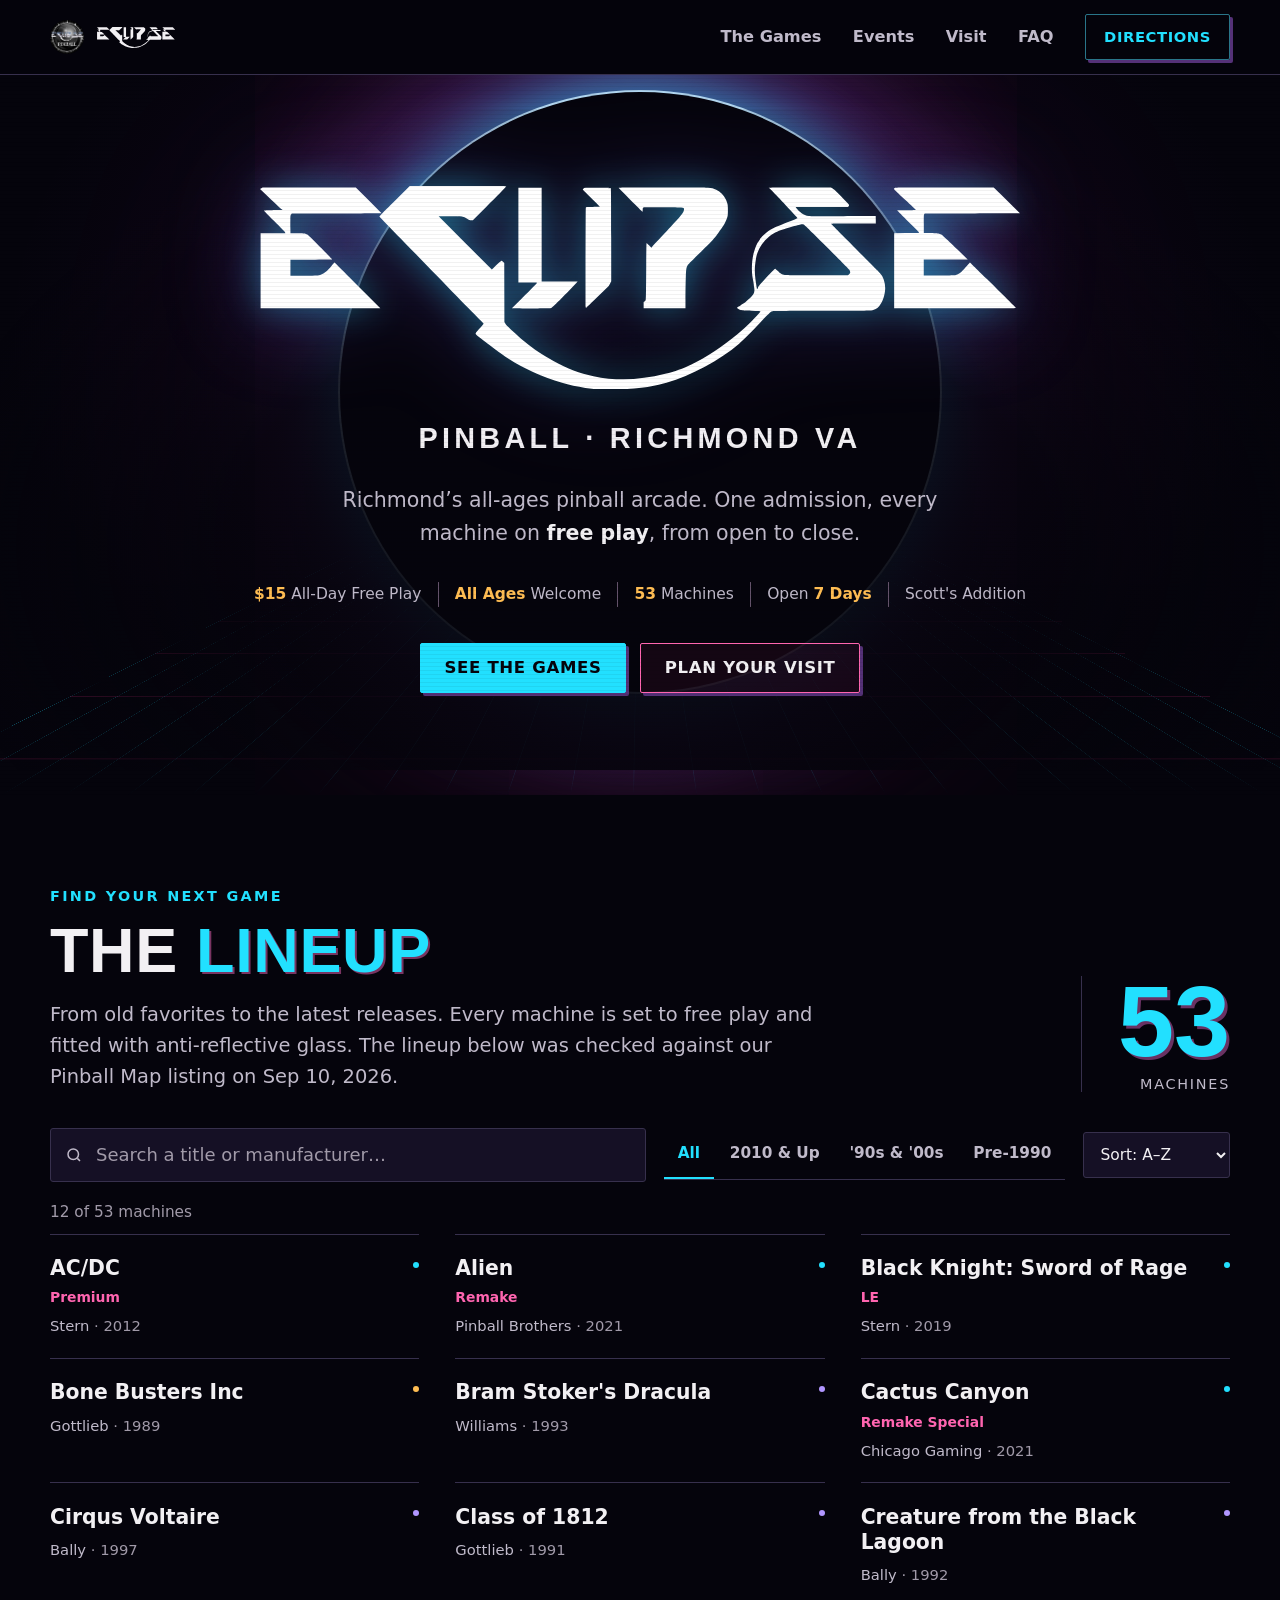
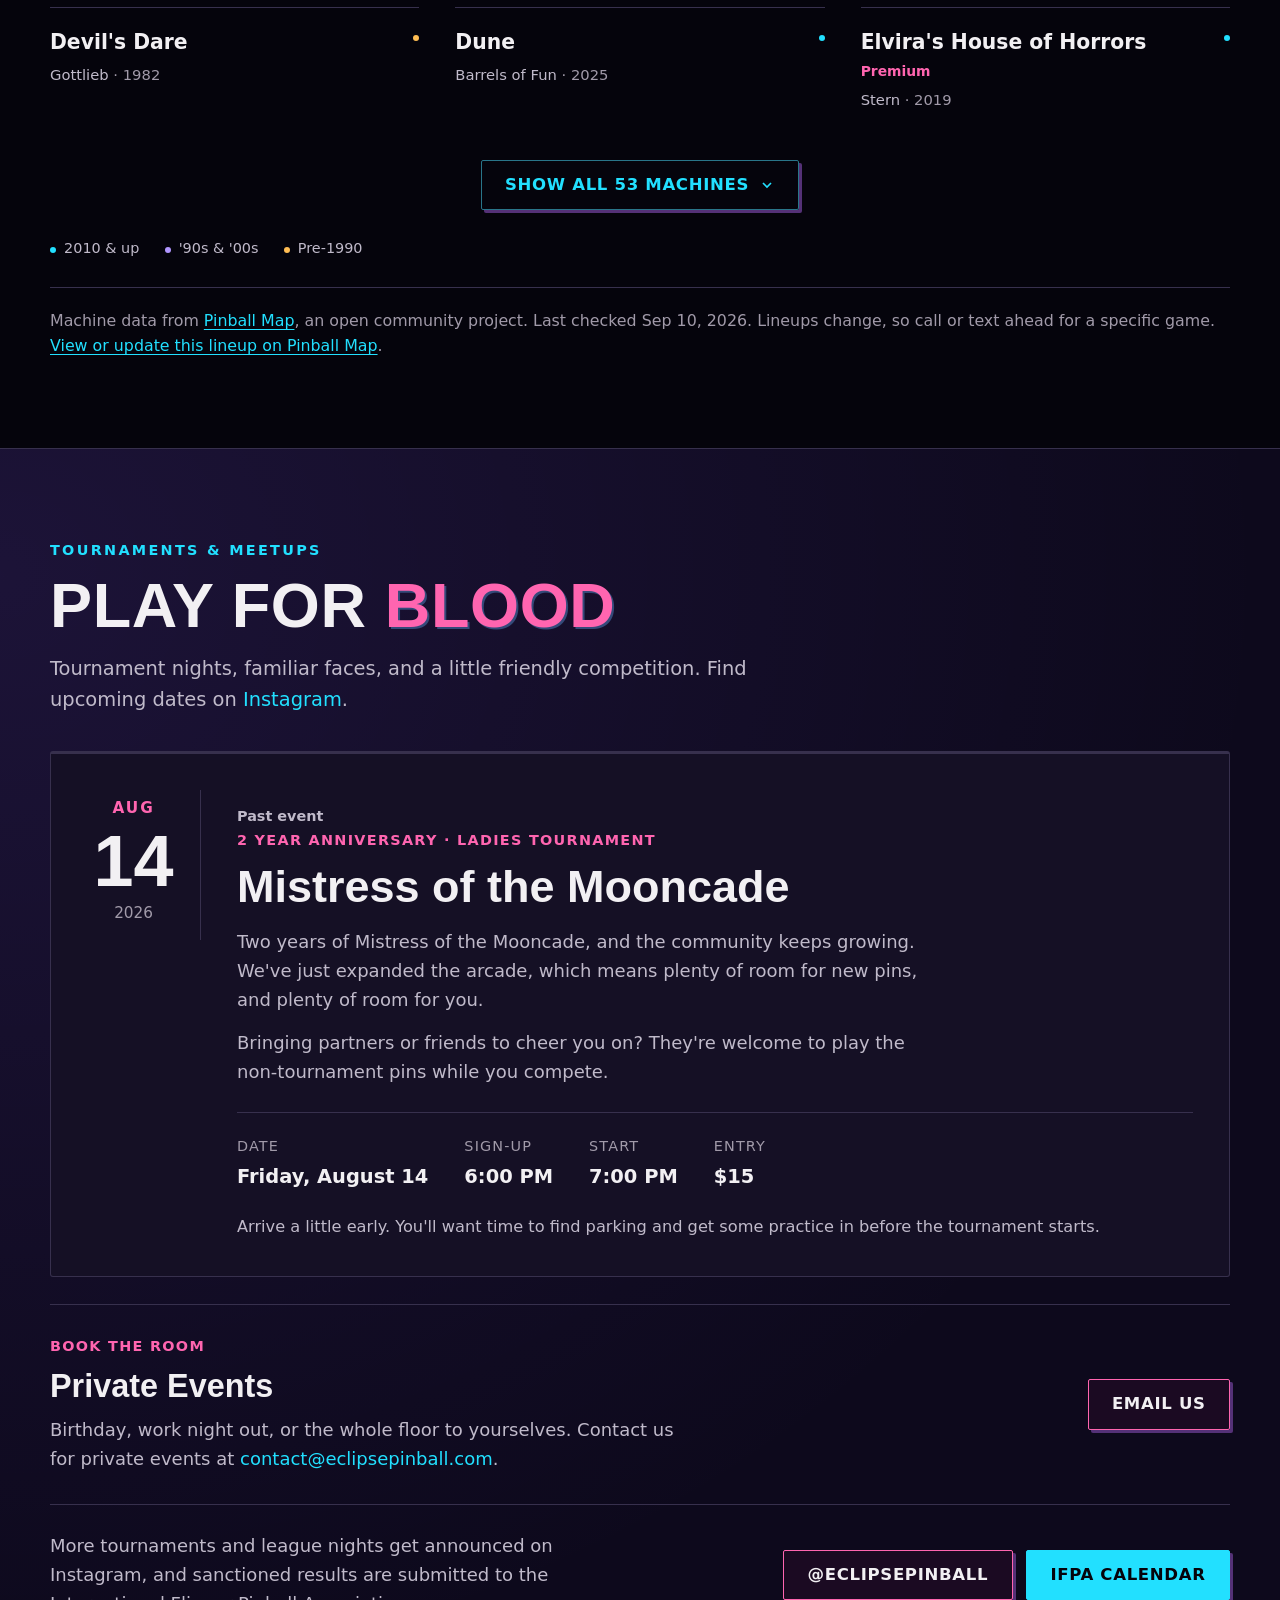
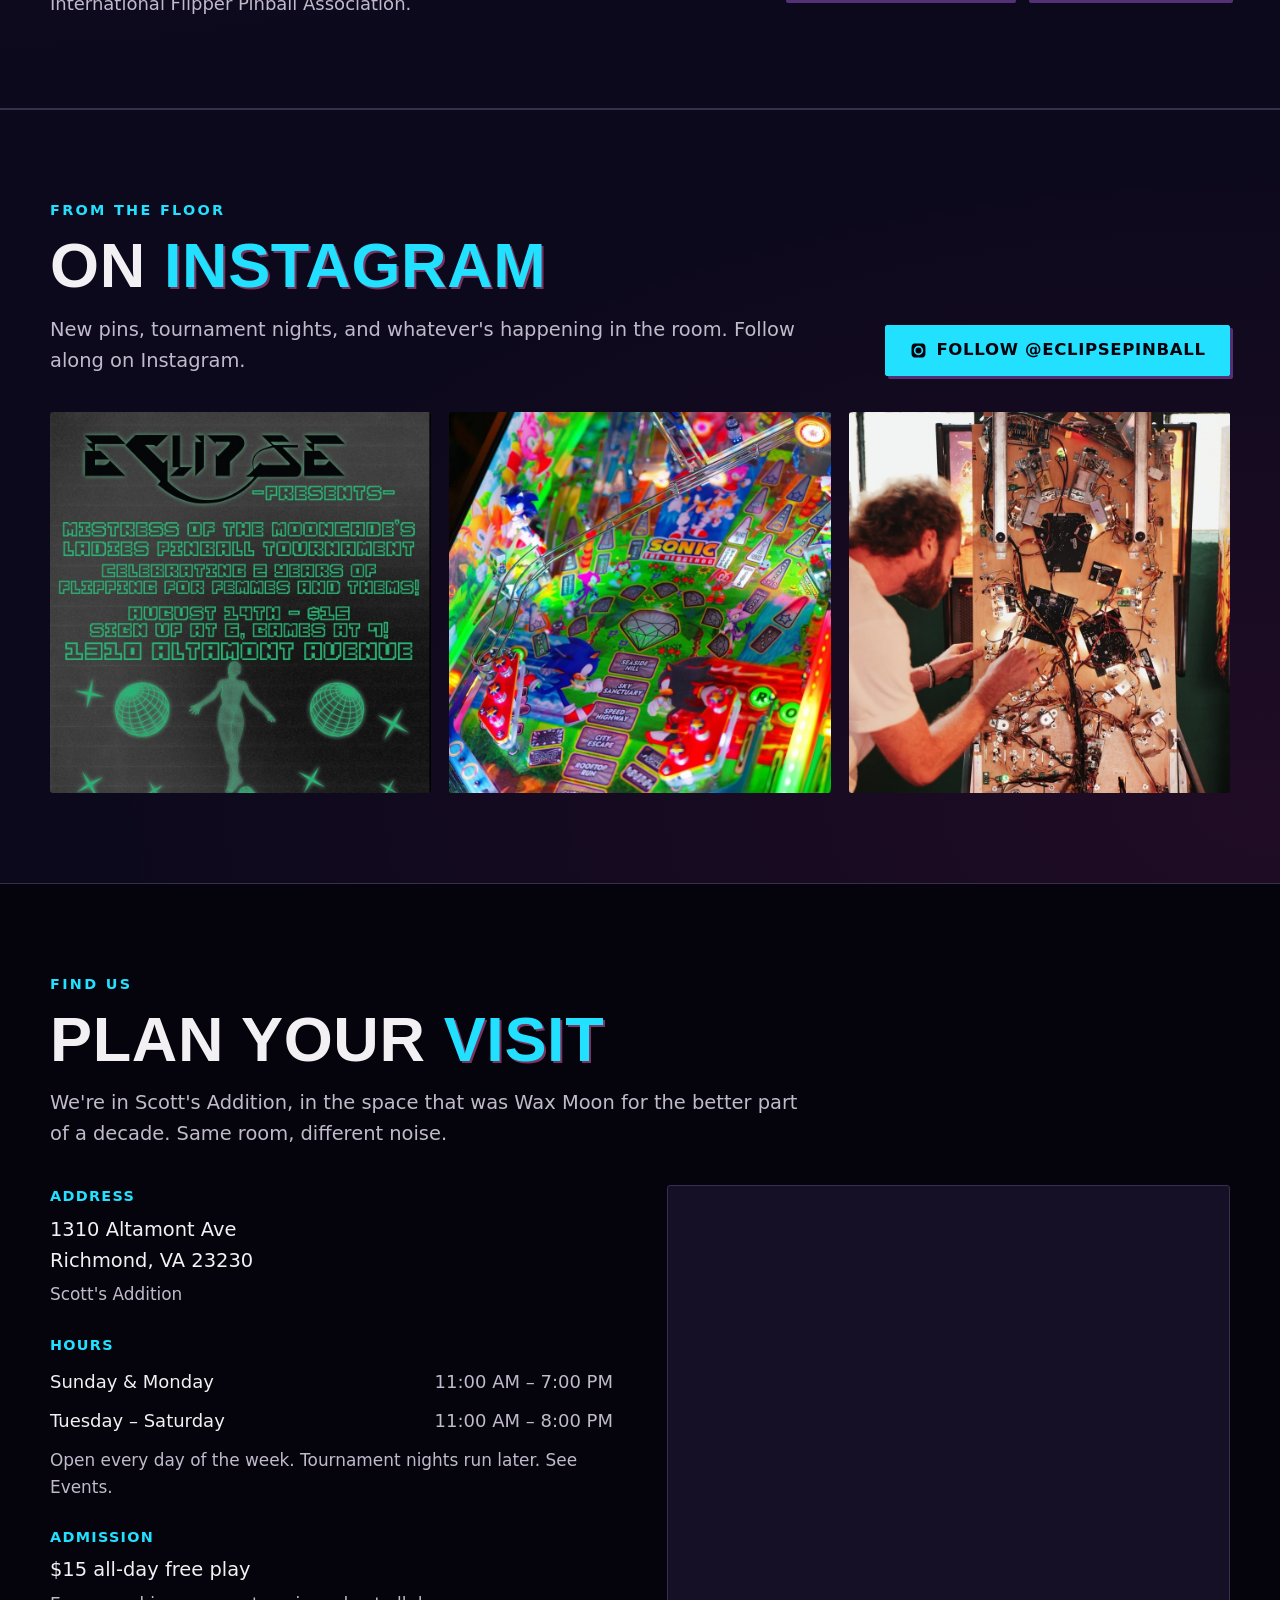
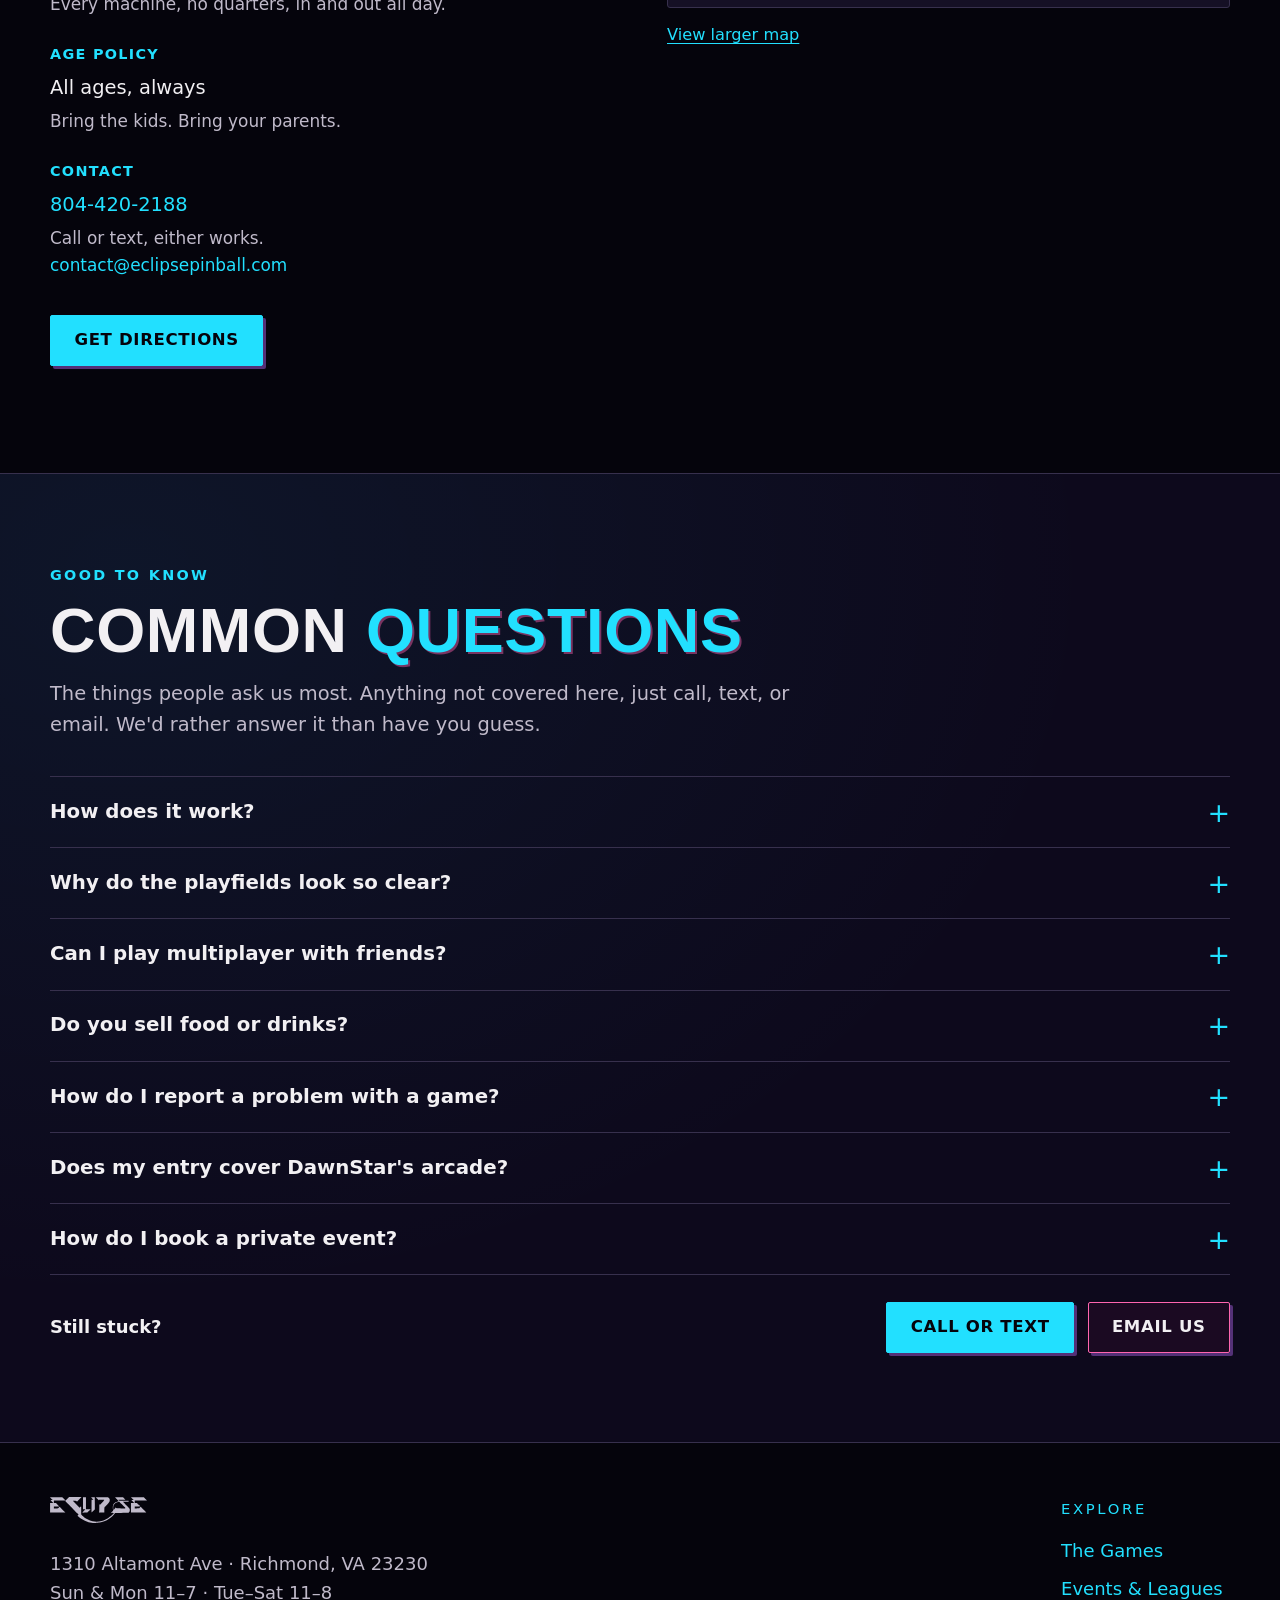
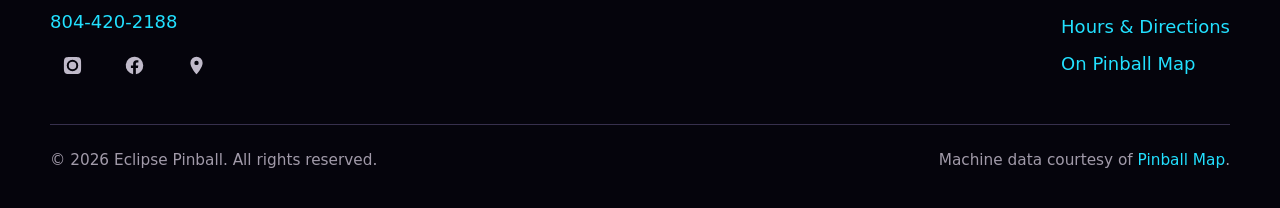
==== index.html @ 3fa7cde7 "Refresh Eclipse lineup and refine retro arcade design" ====
<!DOCTYPE html>
<html lang="en">
<head>
<meta charset="utf-8">
<meta name="viewport" content="width=device-width, initial-scale=1, viewport-fit=cover">
<title>Eclipse Pinball | 50+ Pins on Free Play in Scott's Addition, Richmond VA</title>
<meta name="description" content="Eclipse Pinball is Richmond's all-ages pinball arcade in Scott's Addition. 50+ machines from 1979 to today, all set to free play. $15 gets you in the door.">
<meta name="theme-color" content="#05040c">
<link rel="canonical" href="https://www.eclipsepinball.com/">

<meta property="og:type" content="business.business">
<meta property="og:site_name" content="Eclipse Pinball">
<meta property="og:title" content="Eclipse Pinball | Richmond, VA">
<meta property="og:description" content="50+ pinball machines on free play in Scott's Addition. All ages, all day, $15.">
<meta property="og:url" content="https://www.eclipsepinball.com/">
<meta property="og:image" content="https://www.eclipsepinball.com/og-image.jpg">
<meta property="og:image:width" content="1200">
<meta property="og:image:height" content="630">
<meta property="og:image:alt" content="The Sonic the Hedgehog pinball playfield lit up at Eclipse Pinball.">
<meta name="twitter:card" content="summary_large_image">
<meta name="twitter:image" content="https://www.eclipsepinball.com/og-image.jpg">

<link rel="icon" href="[data-uri]">
<link rel="apple-touch-icon" href="[data-uri]">

<!-- Fonts are served locally; no third-party font requests. -->
<link rel="stylesheet" href="assets/site.css">


<script type="application/ld+json">
{
  "@context": "https://schema.org",
  "@type": "FAQPage",
  "mainEntity": [
    {"@type":"Question","name":"How does it work?","acceptedAnswer":{"@type":"Answer","text":"One price, all day. $15 gets you in and every machine is set to free play until close. No quarters, no tokens, nothing to load up. Step out and come back the same day at no extra charge."}},
    {"@type":"Question","name":"Why do the playfields look so clear?","acceptedAnswer":{"@type":"Answer","text":"Every game on the floor has anti-reflective glass. It kills the glare from the lights overhead, so you can actually see what you're shooting at instead of your own reflection."}},
    {"@type":"Question","name":"Can I play multiplayer with friends?","acceptedAnswer":{"@type":"Answer","text":"Yes. Press the credit button once for each player before you start, and the game sets up a multiplayer match. Up to four on most machines."}},
    {"@type":"Question","name":"Do you sell food or drinks?","acceptedAnswer":{"@type":"Answer","text":"We have a small selection of non-alcoholic drinks. Food and alcohol are coming in the fall/winter."}},
    {"@type":"Question","name":"How do I report a problem with a game?","acceptedAnswer":{"@type":"Answer","text":"Scan the QR code on the machine, or flag down an arcade attendant. Either works."}},
    {"@type":"Question","name":"Does my entry cover DawnStar's arcade?","acceptedAnswer":{"@type":"Answer","text":"Entry is separate for each. Re-entry is always welcome at both, and plenty of people spend the day going back and forth."}},
    {"@type":"Question","name":"How do I book a private event?","acceptedAnswer":{"@type":"Answer","text":"Email contact@eclipsepinball.com and we'll work out the details: birthdays, work nights out, or the whole floor to yourselves."}}
  ]
}
</script>


<script type="application/ld+json">
{
  "@context": "https://schema.org",
  "@type": "AmusementPark",
  "name": "Eclipse Pinball",
  "url": "https://www.eclipsepinball.com/",
  "telephone": "+1-804-420-2188",
  "address": {
    "@type": "PostalAddress",
    "streetAddress": "1310 Altamont Ave",
    "addressLocality": "Richmond",
    "addressRegion": "VA",
    "postalCode": "23230",
    "addressCountry": "US"
  },
  "publicAccess": true,
  "isAccessibleForFree": false,
  "description": "All-ages pinball arcade in Scott's Addition with 50+ machines on free play.",
  "openingHoursSpecification": [
    {
      "@type": "OpeningHoursSpecification",
      "dayOfWeek": ["Tuesday","Wednesday","Thursday","Friday","Saturday"],
      "opens": "11:00",
      "closes": "20:00"
    },
    {
      "@type": "OpeningHoursSpecification",
      "dayOfWeek": ["Sunday","Monday"],
      "opens": "11:00",
      "closes": "19:00"
    }
  ],
  "email": "contact@eclipsepinball.com"
}
</script>


</head>
<body>
<a class="skip-link" href="#games">Skip to the games</a>

<header class="nav" id="nav">
  <div class="wrap nav-in">
    <a class="brand" href="#home" aria-label="Eclipse Pinball home">
      <img src="[data-uri]" alt="" width="34" height="34">
      <svg class="wm" xmlns="http://www.w3.org/2000/svg" role="img" aria-label="Eclipse" viewBox="0 0 6468.000000 1733.000000" preserveAspectRatio="xMidYMid meet"> <g transform="translate(0.000000,1733.000000) scale(0.100000,-0.100000)" fill="currentColor"> <path d="M11910 16505 c-1296 -1280 -1740 -1730 -1740 -1764 0 -21 125 -151 1800 -1876 2229 -2297 5146 -5290 6265 -6430 770 -784 798 -813 792 -827 -7 -19 -156 -195 -404 -480 -120 -137 -230 -268 -245 -290 -71 -104 -40 -137 482 -528 278 -208 570 -432 1200 -920 258 -200 741 -538 1060 -742 1321 -843 2915 -1564 4585 -2073 579 -176 1310 -336 1985 -434 794 -116 1317 -148 2250 -137 806 9 1041 21 1900 101 1178 110 1829 226 2749 490 2134 611 4531 1896 6186 3315 461 396 1000 932 1844 1835 635 679 830 864 971 920 69 27 563 33 3780 44 4123 15 4516 20 4765 56 87 13 116 22 220 74 138 69 252 155 338 257 287 339 488 910 513 1459 12 253 -27 523 -112 775 -96 286 -182 412 -556 820 -88 96 -1010 1024 -2049 2061 -1039 1038 -1889 1891 -1889 1896 0 17 540 23 2198 23 l1613 0 -3 319 c-2 176 -5 321 -8 324 -3 3 -358 1 -790 -4 -432 -6 -1683 -8 -2780 -6 -1857 3 -2003 4 -2115 21 -257 38 -437 107 -620 237 -163 116 -521 487 -495 513 8 8 655 12 2228 14 l2217 4 33 31 c69 66 77 111 32 178 -32 49 -838 879 -1071 1103 -188 181 -276 251 -374 296 l-80 37 -1995 5 c-2275 6 -3203 -1 -3264 -24 l-39 -14 34 -14 c46 -19 263 -232 623 -615 165 -176 418 -444 561 -595 217 -229 618 -660 1104 -1184 119 -128 146 -165 135 -176 -5 -5 -110 -47 -234 -93 -912 -343 -1504 -584 -1790 -727 -374 -187 -546 -306 -831 -576 -203 -191 -339 -342 -339 -376 0 -18 -207 -330 -226 -341 -8 -4 -14 -18 -14 -29 0 -12 -24 -74 -54 -137 -30 -64 -58 -129 -62 -146 -4 -16 -15 -41 -25 -55 -21 -30 -148 -448 -184 -605 -88 -388 -132 -854 -122 -1285 8 -340 34 -558 123 -1015 20 -100 39 -236 43 -305 4 -69 13 -136 20 -148 7 -13 17 -91 23 -175 9 -131 8 -161 -6 -215 -9 -35 -16 -74 -16 -86 0 -43 -69 -161 -150 -258 -84 -101 -317 -329 -530 -517 -97 -86 -147 -123 -225 -163 -123 -63 -197 -109 -253 -158 -23 -21 -75 -55 -115 -75 -123 -65 -177 -104 -177 -130 0 -44 129 -128 301 -195 121 -48 267 -57 1242 -80 241 -5 445 -13 453 -18 33 -19 -264 -351 -735 -823 -456 -455 -832 -800 -1286 -1180 -1178 -987 -2671 -1966 -3858 -2530 -763 -363 -1368 -579 -2231 -798 -2165 -550 -4146 -613 -6106 -195 -1175 251 -2206 644 -3405 1300 -998 545 -1652 982 -2440 1628 -599 491 -1446 1263 -1606 1464 -32 40 -74 106 -94 147 l-35 74 -7 2506 -6 2506 -85 90 c-46 49 -95 92 -109 95 -61 16 -122 -35 -747 -620 l-117 -110 -2262 2262 -2262 2262 645 0 c728 -1 1306 -13 1395 -30 125 -23 181 -49 347 -161 92 -61 184 -116 210 -124 27 -8 108 -17 181 -21 l133 -7 1110 1109 c1066 1065 1496 1504 1665 1698 76 87 78 91 57 100 -14 5 -1681 10 -4113 13 l-4090 4 -835 -826z m34355 -2450 c75 -36 335 -287 1650 -1591 1402 -1392 2204 -2202 2227 -2251 9 -20 23 -40 32 -45 20 -11 56 -128 56 -184 0 -81 -33 -128 -155 -218 l-49 -37 -2576 4 c-2637 4 -2716 5 -2880 43 -92 21 -273 112 -352 178 -36 30 -132 118 -211 196 -99 95 -153 140 -168 140 -40 0 -364 -336 -1009 -1045 -363 -399 -417 -469 -450 -580 -21 -68 -64 -126 -80 -108 -10 11 -103 589 -134 833 -80 631 -71 1076 34 1690 43 250 75 382 130 543 181 533 530 1028 984 1396 118 96 236 174 393 263 387 217 775 357 1758 636 637 182 687 190 800 137z"/> <path d="M2630 17200 l-2405 -5 -112 -57 -112 -56 382 -364 c803 -765 1350 -1277 1466 -1372 l74 -61 -114 -2 c-63 -2 -418 -7 -789 -12 -371 -5 -683 -13 -693 -17 -16 -6 145 -171 876 -903 584 -584 902 -910 915 -936 11 -22 23 -55 27 -72 l7 -33 -1051 0 -1051 0 0 -3190 0 -3190 5094 0 5095 0 -1940 1938 c-1067 1065 -1945 1939 -1951 1941 -14 5 -78 -65 -268 -289 -341 -403 -515 -557 -777 -689 -130 -65 -240 -97 -384 -111 -122 -12 -1210 -29 -1906 -30 l-423 0 0 679 0 678 1753 6 c963 4 1767 9 1785 13 17 3 32 9 32 13 0 13 -772 802 -1420 1453 -692 694 -657 663 -834 723 -104 35 -225 43 -812 51 l-502 7 -7 425 c-4 234 -5 565 -2 736 6 357 10 386 80 460 l42 45 3775 11 c2076 6 3795 14 3820 19 l45 8 -1095 1096 -1095 1097 -1560 -2 c-858 -2 -2642 -5 -3965 -8z"/> <path d="M31315 17200 c-581 -6 -785 -17 -785 -40 0 -15 2019 -2035 2026 -2027 4 4 11 79 15 165 3 87 11 168 17 179 8 14 27 24 54 30 55 10 2273 5 2863 -7 276 -6 466 -14 493 -21 26 -7 53 -24 68 -43 25 -29 26 -35 21 -106 -7 -99 -42 -185 -132 -319 -188 -282 -506 -638 -1775 -1986 -401 -427 -679 -726 -807 -870 l-61 -70 -184 181 c-195 193 -223 216 -232 186 -9 -34 -16 -542 -27 -1947 -14 -2021 -25 -2786 -42 -2861 -18 -84 -35 -105 -111 -145 l-66 -34 0 -267 0 -268 1780 0 1780 0 0 688 c0 707 12 1498 30 1982 24 642 53 822 157 975 65 96 216 251 938 962 1195 1178 1230 1215 1682 1818 336 449 428 589 567 865 140 279 198 444 226 635 28 198 19 732 -15 901 -26 125 -91 308 -159 449 -182 372 -432 623 -811 815 -225 114 -382 152 -710 171 -220 13 -5798 21 -6800 9z"/> <path d="M54640 17199 c-525 -9 -608 -19 -677 -82 -43 -39 -77 -4 991 -1007 395 -371 752 -706 793 -744 52 -49 71 -72 64 -79 -8 -8 -263 -13 -796 -18 -432 -4 -789 -10 -793 -13 -6 -7 220 -233 1290 -1291 505 -499 594 -593 575 -611 -17 -18 -236 -24 -1129 -30 l-988 -7 0 -3194 0 -3193 5190 0 c4941 0 5190 1 5181 18 -12 22 -766 772 -2451 2438 -1371 1356 -1468 1450 -1473 1443 -79 -100 -643 -723 -743 -820 -128 -124 -279 -209 -459 -260 -119 -33 -324 -38 -1547 -39 l-1178 0 0 680 0 680 468 1 c257 1 1099 5 1871 8 l1403 6 -873 836 c-1168 1117 -1264 1206 -1381 1276 -29 18 -109 48 -178 68 -112 32 -143 37 -315 46 -104 5 -370 13 -590 17 l-400 7 0 755 c0 806 0 807 50 863 l24 27 3873 11 c2130 5 3954 11 4053 12 l180 2 -672 665 c-739 730 -1377 1354 -1492 1458 l-74 67 -1246 6 c-1648 9 -6026 7 -6551 -2z"/> <path d="M21990 13151 l0 -4040 783 -3 c554 -2 788 -6 801 -14 17 -10 -10 -41 -261 -300 -154 -159 -639 -644 -1078 -1079 l-798 -790 194 -8 c243 -10 2955 0 3065 11 65 7 89 14 125 39 95 66 298 260 885 847 629 630 1025 1038 1217 1256 l111 125 -925 6 c-508 3 -1197 7 -1531 8 l-608 1 0 3990 0 3990 -990 0 -990 0 0 -4039z"/> <path d="M27790 17180 c-124 -7 -185 -19 -227 -43 -24 -14 -93 -96 -93 -112 0 -6 82 -91 183 -190 534 -525 1276 -1269 1271 -1274 -3 -3 -269 -8 -591 -12 -471 -4 -586 -8 -593 -19 -4 -7 -12 -79 -17 -159 -10 -183 -10 -8201 1 -8333 6 -79 11 -96 22 -90 21 12 371 350 1187 1146 l747 729 105 196 106 196 -4 3730 c-4 3674 -9 4166 -37 4200 -15 19 -84 29 -108 16 -11 -6 -26 -25 -33 -43 l-13 -33 -4 53 -3 52 -887 -2 c-488 0 -943 -4 -1012 -8z"/> </g> </svg>
    </a>
    <button id="navToggle" aria-expanded="false" aria-controls="navLinks" aria-label="Toggle menu">
      <svg width="24" height="24" viewBox="0 0 24 24" fill="none" stroke="currentColor" stroke-width="2"><path d="M3 6h18M3 12h18M3 18h18"/></svg>
    </button>
    <nav class="nav-links" id="navLinks">
      <a href="#games">The Games</a>
      <a href="#events">Events</a>
      <a href="#visit">Visit</a>
      <a href="#faq">FAQ</a>
      <a class="btn" data-directions href="https://www.google.com/maps/dir/?api=1&amp;destination=1310%20Altamont%20Ave%2C%20Richmond%2C%20VA%2023230" target="_blank" rel="noopener">Directions</a>
    </nav>
  </div>
</header>

<main>

<!-- ================= HERO ================= -->
<section class="hero" id="home">
  <div class="grid-floor" aria-hidden="true"></div>
  <div class="corona" aria-hidden="true"></div>
  <div class="wrap hero-in">
    <svg class="wm" xmlns="http://www.w3.org/2000/svg" role="img" aria-label="Eclipse" viewBox="0 0 6468.000000 1733.000000" preserveAspectRatio="xMidYMid meet"> <g transform="translate(0.000000,1733.000000) scale(0.100000,-0.100000)" fill="currentColor"> <path d="M11910 16505 c-1296 -1280 -1740 -1730 -1740 -1764 0 -21 125 -151 1800 -1876 2229 -2297 5146 -5290 6265 -6430 770 -784 798 -813 792 -827 -7 -19 -156 -195 -404 -480 -120 -137 -230 -268 -245 -290 -71 -104 -40 -137 482 -528 278 -208 570 -432 1200 -920 258 -200 741 -538 1060 -742 1321 -843 2915 -1564 4585 -2073 579 -176 1310 -336 1985 -434 794 -116 1317 -148 2250 -137 806 9 1041 21 1900 101 1178 110 1829 226 2749 490 2134 611 4531 1896 6186 3315 461 396 1000 932 1844 1835 635 679 830 864 971 920 69 27 563 33 3780 44 4123 15 4516 20 4765 56 87 13 116 22 220 74 138 69 252 155 338 257 287 339 488 910 513 1459 12 253 -27 523 -112 775 -96 286 -182 412 -556 820 -88 96 -1010 1024 -2049 2061 -1039 1038 -1889 1891 -1889 1896 0 17 540 23 2198 23 l1613 0 -3 319 c-2 176 -5 321 -8 324 -3 3 -358 1 -790 -4 -432 -6 -1683 -8 -2780 -6 -1857 3 -2003 4 -2115 21 -257 38 -437 107 -620 237 -163 116 -521 487 -495 513 8 8 655 12 2228 14 l2217 4 33 31 c69 66 77 111 32 178 -32 49 -838 879 -1071 1103 -188 181 -276 251 -374 296 l-80 37 -1995 5 c-2275 6 -3203 -1 -3264 -24 l-39 -14 34 -14 c46 -19 263 -232 623 -615 165 -176 418 -444 561 -595 217 -229 618 -660 1104 -1184 119 -128 146 -165 135 -176 -5 -5 -110 -47 -234 -93 -912 -343 -1504 -584 -1790 -727 -374 -187 -546 -306 -831 -576 -203 -191 -339 -342 -339 -376 0 -18 -207 -330 -226 -341 -8 -4 -14 -18 -14 -29 0 -12 -24 -74 -54 -137 -30 -64 -58 -129 -62 -146 -4 -16 -15 -41 -25 -55 -21 -30 -148 -448 -184 -605 -88 -388 -132 -854 -122 -1285 8 -340 34 -558 123 -1015 20 -100 39 -236 43 -305 4 -69 13 -136 20 -148 7 -13 17 -91 23 -175 9 -131 8 -161 -6 -215 -9 -35 -16 -74 -16 -86 0 -43 -69 -161 -150 -258 -84 -101 -317 -329 -530 -517 -97 -86 -147 -123 -225 -163 -123 -63 -197 -109 -253 -158 -23 -21 -75 -55 -115 -75 -123 -65 -177 -104 -177 -130 0 -44 129 -128 301 -195 121 -48 267 -57 1242 -80 241 -5 445 -13 453 -18 33 -19 -264 -351 -735 -823 -456 -455 -832 -800 -1286 -1180 -1178 -987 -2671 -1966 -3858 -2530 -763 -363 -1368 -579 -2231 -798 -2165 -550 -4146 -613 -6106 -195 -1175 251 -2206 644 -3405 1300 -998 545 -1652 982 -2440 1628 -599 491 -1446 1263 -1606 1464 -32 40 -74 106 -94 147 l-35 74 -7 2506 -6 2506 -85 90 c-46 49 -95 92 -109 95 -61 16 -122 -35 -747 -620 l-117 -110 -2262 2262 -2262 2262 645 0 c728 -1 1306 -13 1395 -30 125 -23 181 -49 347 -161 92 -61 184 -116 210 -124 27 -8 108 -17 181 -21 l133 -7 1110 1109 c1066 1065 1496 1504 1665 1698 76 87 78 91 57 100 -14 5 -1681 10 -4113 13 l-4090 4 -835 -826z m34355 -2450 c75 -36 335 -287 1650 -1591 1402 -1392 2204 -2202 2227 -2251 9 -20 23 -40 32 -45 20 -11 56 -128 56 -184 0 -81 -33 -128 -155 -218 l-49 -37 -2576 4 c-2637 4 -2716 5 -2880 43 -92 21 -273 112 -352 178 -36 30 -132 118 -211 196 -99 95 -153 140 -168 140 -40 0 -364 -336 -1009 -1045 -363 -399 -417 -469 -450 -580 -21 -68 -64 -126 -80 -108 -10 11 -103 589 -134 833 -80 631 -71 1076 34 1690 43 250 75 382 130 543 181 533 530 1028 984 1396 118 96 236 174 393 263 387 217 775 357 1758 636 637 182 687 190 800 137z"/> <path d="M2630 17200 l-2405 -5 -112 -57 -112 -56 382 -364 c803 -765 1350 -1277 1466 -1372 l74 -61 -114 -2 c-63 -2 -418 -7 -789 -12 -371 -5 -683 -13 -693 -17 -16 -6 145 -171 876 -903 584 -584 902 -910 915 -936 11 -22 23 -55 27 -72 l7 -33 -1051 0 -1051 0 0 -3190 0 -3190 5094 0 5095 0 -1940 1938 c-1067 1065 -1945 1939 -1951 1941 -14 5 -78 -65 -268 -289 -341 -403 -515 -557 -777 -689 -130 -65 -240 -97 -384 -111 -122 -12 -1210 -29 -1906 -30 l-423 0 0 679 0 678 1753 6 c963 4 1767 9 1785 13 17 3 32 9 32 13 0 13 -772 802 -1420 1453 -692 694 -657 663 -834 723 -104 35 -225 43 -812 51 l-502 7 -7 425 c-4 234 -5 565 -2 736 6 357 10 386 80 460 l42 45 3775 11 c2076 6 3795 14 3820 19 l45 8 -1095 1096 -1095 1097 -1560 -2 c-858 -2 -2642 -5 -3965 -8z"/> <path d="M31315 17200 c-581 -6 -785 -17 -785 -40 0 -15 2019 -2035 2026 -2027 4 4 11 79 15 165 3 87 11 168 17 179 8 14 27 24 54 30 55 10 2273 5 2863 -7 276 -6 466 -14 493 -21 26 -7 53 -24 68 -43 25 -29 26 -35 21 -106 -7 -99 -42 -185 -132 -319 -188 -282 -506 -638 -1775 -1986 -401 -427 -679 -726 -807 -870 l-61 -70 -184 181 c-195 193 -223 216 -232 186 -9 -34 -16 -542 -27 -1947 -14 -2021 -25 -2786 -42 -2861 -18 -84 -35 -105 -111 -145 l-66 -34 0 -267 0 -268 1780 0 1780 0 0 688 c0 707 12 1498 30 1982 24 642 53 822 157 975 65 96 216 251 938 962 1195 1178 1230 1215 1682 1818 336 449 428 589 567 865 140 279 198 444 226 635 28 198 19 732 -15 901 -26 125 -91 308 -159 449 -182 372 -432 623 -811 815 -225 114 -382 152 -710 171 -220 13 -5798 21 -6800 9z"/> <path d="M54640 17199 c-525 -9 -608 -19 -677 -82 -43 -39 -77 -4 991 -1007 395 -371 752 -706 793 -744 52 -49 71 -72 64 -79 -8 -8 -263 -13 -796 -18 -432 -4 -789 -10 -793 -13 -6 -7 220 -233 1290 -1291 505 -499 594 -593 575 -611 -17 -18 -236 -24 -1129 -30 l-988 -7 0 -3194 0 -3193 5190 0 c4941 0 5190 1 5181 18 -12 22 -766 772 -2451 2438 -1371 1356 -1468 1450 -1473 1443 -79 -100 -643 -723 -743 -820 -128 -124 -279 -209 -459 -260 -119 -33 -324 -38 -1547 -39 l-1178 0 0 680 0 680 468 1 c257 1 1099 5 1871 8 l1403 6 -873 836 c-1168 1117 -1264 1206 -1381 1276 -29 18 -109 48 -178 68 -112 32 -143 37 -315 46 -104 5 -370 13 -590 17 l-400 7 0 755 c0 806 0 807 50 863 l24 27 3873 11 c2130 5 3954 11 4053 12 l180 2 -672 665 c-739 730 -1377 1354 -1492 1458 l-74 67 -1246 6 c-1648 9 -6026 7 -6551 -2z"/> <path d="M21990 13151 l0 -4040 783 -3 c554 -2 788 -6 801 -14 17 -10 -10 -41 -261 -300 -154 -159 -639 -644 -1078 -1079 l-798 -790 194 -8 c243 -10 2955 0 3065 11 65 7 89 14 125 39 95 66 298 260 885 847 629 630 1025 1038 1217 1256 l111 125 -925 6 c-508 3 -1197 7 -1531 8 l-608 1 0 3990 0 3990 -990 0 -990 0 0 -4039z"/> <path d="M27790 17180 c-124 -7 -185 -19 -227 -43 -24 -14 -93 -96 -93 -112 0 -6 82 -91 183 -190 534 -525 1276 -1269 1271 -1274 -3 -3 -269 -8 -591 -12 -471 -4 -586 -8 -593 -19 -4 -7 -12 -79 -17 -159 -10 -183 -10 -8201 1 -8333 6 -79 11 -96 22 -90 21 12 371 350 1187 1146 l747 729 105 196 106 196 -4 3730 c-4 3674 -9 4166 -37 4200 -15 19 -84 29 -108 16 -11 -6 -26 -25 -33 -43 l-13 -33 -4 53 -3 52 -887 -2 c-488 0 -943 -4 -1012 -8z"/> </g> </svg>
    <h1>Pinball · Richmond VA</h1>
    <p class="sub">Richmond’s all-ages pinball arcade. One admission,
      every machine on <strong>free play</strong>, from open to close.</p>
    <div class="chips">
      <span class="chip"><b>$15</b> All-Day Free Play</span>
      <span class="chip"><b>All Ages</b> Welcome</span>
      <span class="chip"><b id="chipCount">53</b> Machines</span>
      <span class="chip">Open <b>7 Days</b></span>
      <span class="chip">Scott's Addition</span>
    </div>
    <div class="hero-cta">
      <a class="btn" href="#games">See the games</a>
      <a class="btn alt" href="#visit">Plan your visit</a>
    </div>
  </div>
</section>

<!-- ================= GAMES ================= -->
<section id="games">
  <div class="wrap">
    <div class="games-head rv">
      <div>
        <p class="eyebrow">Find your next game</p>
        <h2 class="sec">The <em>Lineup</em></h2>
        <p class="lede">From old favorites to the latest releases. Every machine is set to free play
          and fitted with anti-reflective glass. The lineup below was checked against
          our Pinball Map listing on <span id="lineupChecked">Sep 10, 2026</span>.</p>
      </div>
      <div class="counter" aria-hidden="true">
        <span class="num" id="bigCount">53</span>
        <span class="lbl">Machines</span>
      </div>
    </div>

    <div class="controls rv">
      <div class="search">
        <svg viewBox="0 0 24 24" aria-hidden="true"><circle cx="11" cy="11" r="7"/><path d="m20 20-3.5-3.5"/></svg>
        <input type="search" id="q" placeholder="Search a title or manufacturer…" aria-label="Search machines">
      </div>
      <div class="filters" id="filters" role="group" aria-label="Filter by era">
        <button data-era="all" aria-pressed="true">All</button>
        <button data-era="modern" aria-pressed="false">2010 &amp; Up</button>
        <button data-era="dmd" aria-pressed="false">'90s &amp; '00s</button>
        <button data-era="classic" aria-pressed="false">Pre-1990</button>
      </div>
      <select class="sort" id="sort" aria-label="Sort machines">
        <option value="az">Sort: A–Z</option>
        <option value="za">Sort: Z–A</option>
        <option value="new">Sort: Newest</option>
        <option value="old">Sort: Oldest</option>
      </select>
    </div>

    <p class="results-count" id="resultsCount" role="status" aria-live="polite"></p>
    <div class="grid-wrap">
      <ul class="game-grid" id="grid"></ul>
      <noscript><p>Enable JavaScript to browse the games, or <a href="https://pinballmap.com/map/?by_location_id=15825">view the lineup on Pinball Map</a>.</p></noscript>
      <div class="grid-fade" id="gridFade" hidden aria-hidden="true"></div>
    </div>

    <div class="grid-more">
      <button class="btn" id="showAll" type="button" aria-expanded="false" aria-controls="grid" hidden>
        <span id="showAllLabel">Show all machines</span>
        <svg class="chev" viewBox="0 0 24 24" width="16" height="16" fill="none"
             stroke="currentColor" stroke-width="2.5" aria-hidden="true"><path d="m6 9 6 6 6-6"/></svg>
      </button>
    </div>

    <div class="legend rv">
      <span><i class="era-modern"></i>2010 &amp; up</span>
      <span><i class="era-dmd"></i>'90s &amp; '00s</span>
      <span><i class="era-classic"></i>Pre-1990</span>
    </div>

    <p class="attrib rv">
      Machine data from <a href="https://pinballmap.com/map/?by_location_id=15825" target="_blank" rel="noopener">Pinball Map</a>,
      an open community project. Last checked <span id="synced">Sep 10, 2026</span>.
      Lineups change, so call or text ahead for a specific game.
      <a href="https://pinballmap.com/map/?by_location_id=15825" target="_blank" rel="noopener">View or update this lineup on Pinball Map</a>.
    </p>
  </div>
</section>

<!-- ================= EVENTS ================= -->
<section id="events">
  <div class="wrap">
    <p class="eyebrow rv">Tournaments &amp; meetups</p>
    <h2 class="sec rv">Play For <em>Blood</em></h2>
    <p class="lede rv">Tournament nights, familiar faces, and a little friendly competition.
      Find upcoming dates on <a href="https://www.instagram.com/eclipsepinball/" target="_blank" rel="noopener">Instagram</a>.</p>

    <!-- FEATURED EVENT
         To swap in the next tournament: update the copy below and change
         data-ends to that event's end time. Once data-ends is in the past the
         card automatically dims and shows a "Past event" tag, so a stale site
         never advertises a tournament that already happened. -->
    <article class="ev-featured rv" data-ends="2026-08-14T23:00:00-04:00">
      <div class="date-block" aria-hidden="true">
        <span class="mo">Aug</span>
        <span class="day">14</span>
        <span class="yr">2026</span>
      </div>
      <div class="ev-body">
        <p class="tag">2 Year Anniversary · Ladies Tournament</p>
        <h3>Mistress of the Mooncade</h3>
        <p class="ev-lede">Two years of Mistress of the Mooncade, and the community
          keeps growing. We've just expanded the arcade, which means plenty of room
          for new pins, and plenty of room for you.</p>
        <p class="ev-lede">Bringing partners or friends to cheer you on? They're
          welcome to play the non-tournament pins while you compete.</p>

        <dl class="ev-detail">
          <div><dt>Date</dt><dd><time datetime="2026-08-14">Friday, August 14</time></dd></div>
          <div><dt>Sign-up</dt><dd>6:00 PM</dd></div>
          <div><dt>Start</dt><dd>7:00 PM</dd></div>
          <div><dt>Entry</dt><dd>$15</dd></div>
        </dl>

        <p class="ev-note">Arrive a little early. You'll want time to find parking
          and get some practice in before the tournament starts.</p>
      </div>
    </article>

    <div class="private rv">
      <div class="private-body">
        <p class="tag">Book the room</p>
        <h3>Private Events</h3>
        <p>Birthday, work night out, or the whole floor to yourselves. Contact us
          for private events at
          <a href="mailto:contact@eclipsepinball.com">contact@eclipsepinball.com</a>.</p>
      </div>
      <a class="btn alt" href="mailto:contact@eclipsepinball.com?subject=Private%20event%20at%20Eclipse%20Pinball">Email Us</a>
    </div>

    <div class="ifpa rv">
      <p>More tournaments and league nights get announced on Instagram, and
        sanctioned results are submitted to the International Flipper Pinball
        Association.</p>
      <span class="ifpa-btns">
        <a class="btn alt" href="https://www.instagram.com/eclipsepinball/" target="_blank" rel="noopener">@eclipsepinball</a>
        <a class="btn" href="https://www.ifpapinball.com/calendar/" target="_blank" rel="noopener">IFPA Calendar</a>
      </span>
    </div>
  </div>
</section>

<!-- ================= INSTAGRAM ================= -->
<section id="social">
  <div class="wrap">
    <div class="social-head rv">
      <div>
        <p class="eyebrow">From the floor</p>
        <h2 class="sec">On <em>Instagram</em></h2>
        <p class="lede">New pins, tournament nights, and whatever's happening in
          the room. Follow along on Instagram.</p>
      </div>
      <a class="btn" href="https://www.instagram.com/eclipsepinball/" target="_blank" rel="noopener">
        <svg viewBox="0 0 24 24" width="17" height="17" fill="currentColor" aria-hidden="true"><path d="M12 2.16c3.2 0 3.58.01 4.85.07 1.17.05 1.8.25 2.23.41.56.22.96.48 1.38.9.42.42.68.82.9 1.38.16.42.36 1.06.41 2.23.06 1.27.07 1.65.07 4.85s-.01 3.58-.07 4.85c-.05 1.17-.25 1.8-.41 2.23-.22.56-.48.96-.9 1.38-.42.42-.82.68-1.38.9-.42.16-1.06.36-2.23.41-1.27.06-1.65.07-4.85.07s-3.58-.01-4.85-.07c-1.17-.05-1.8-.25-2.23-.41-.56-.22-.96-.48-1.38-.9-.42-.42-.68-.82-.9-1.38-.16-.42-.36-1.06-.41-2.23C2.17 15.58 2.16 15.2 2.16 12s.01-3.58.07-4.85c.05-1.17.25-1.8.41-2.23.22-.56.48-.96.9-1.38.42-.42.82-.68 1.38-.9.42-.16 1.06-.36 2.23-.41C8.42 2.17 8.8 2.16 12 2.16zm0 3.28a6.56 6.56 0 1 0 0 13.12 6.56 6.56 0 0 0 0-13.12zm0 10.82a4.26 4.26 0 1 1 0-8.52 4.26 4.26 0 0 1 0 8.52zm8.35-11.08a1.53 1.53 0 1 1-3.06 0 1.53 1.53 0 0 1 3.06 0z"/></svg>
        Follow @eclipsepinball
      </a>
    </div>

    <!-- Populated from instagram.json, which currently holds hand-picked posts
         with local images. tools/refresh-instagram.mjs overwrites that file once
         INSTAGRAM_TOKEN is set. If the file is ever missing or empty this stays
         hidden and the follow panel below shows instead, so the section never
         renders as an empty hole. -->
    <ul class="ig-grid rv" id="igGrid" hidden></ul>

    <div class="ig-empty rv" id="igEmpty">
      <svg viewBox="0 0 24 24" width="34" height="34" fill="none" stroke="currentColor" stroke-width="1.5" aria-hidden="true">
        <rect x="3" y="3" width="18" height="18" rx="5"/><circle cx="12" cy="12" r="4"/><circle cx="17.5" cy="6.5" r="1.2" fill="currentColor" stroke="none"/>
      </svg>
      <p>See the room, the pins, and the tournament nights over on Instagram.</p>
      <a class="btn alt" href="https://www.instagram.com/eclipsepinball/" target="_blank" rel="noopener">Open Instagram</a>
    </div>

    <p class="ig-note rv" id="igNote" hidden></p>
  </div>
</section>

<!-- ================= VISIT ================= -->
<section id="visit">
  <div class="wrap">
    <p class="eyebrow rv">Find us</p>
    <h2 class="sec rv">Plan Your <em>Visit</em></h2>
    <p class="lede rv">We're in Scott's Addition, in the space that was Wax Moon for
      the better part of a decade. Same room, different noise.</p>

    <div class="visit-grid">
      <div class="info rv">
        <dl>
          <div>
            <dt>Address</dt>
            <dd>1310 Altamont Ave<br>Richmond, VA 23230
              <span class="muted">Scott's Addition</span></dd>
          </div>
          <div>
            <dt>Hours</dt>
            <dd>
              <table class="hours-tbl">
                <tr><td>Sunday &amp; Monday</td><td>11:00 AM – 7:00 PM</td></tr>
                <tr><td>Tuesday – Saturday</td><td>11:00 AM – 8:00 PM</td></tr>
              </table>
              <span class="muted">Open every day of the week.
                Tournament nights run later. See Events.</span>
            </dd>
          </div>
          <div>
            <dt>Admission</dt>
            <dd>$15 all-day free play
              <span class="muted">Every machine, no quarters, in and out all day.</span></dd>
          </div>
          <div>
            <dt>Age Policy</dt>
            <dd>All ages, always
              <span class="muted">Bring the kids. Bring your parents.</span></dd>
          </div>
          <div>
            <dt>Contact</dt>
            <dd><a href="tel:+18044202188">804-420-2188</a>
              <span class="muted">Call or text, either works.<br>
                <a href="mailto:contact@eclipsepinball.com">contact@eclipsepinball.com</a></span></dd>
          </div>
        </dl>
        <p style="margin-top:2rem">
          <a class="btn" data-directions href="https://www.google.com/maps/dir/?api=1&amp;destination=1310%20Altamont%20Ave%2C%20Richmond%2C%20VA%2023230" target="_blank" rel="noopener">Get Directions</a>
        </p>
      </div>

      <div class="map-wrap rv">
        <div class="map-frame">
          <!-- Google Maps, keyless. The ?output=embed form needs no API key
               and no billing account; it only works inside an iframe. -->
          <iframe
            title="Map showing Eclipse Pinball at 1310 Altamont Ave, Richmond VA"
            loading="lazy" referrerpolicy="no-referrer-when-downgrade"
            allowfullscreen
            src="https://maps.google.com/maps?q=Eclipse%20Pinball%2C%201310%20Altamont%20Ave%2C%20Richmond%2C%20VA%2023230&amp;z=16&amp;output=embed"></iframe>
        </div>
        <a class="map-link" href="https://www.google.com/maps/search/?api=1&amp;query=1310%20Altamont%20Ave%2C%20Richmond%2C%20VA%2023230"
           target="_blank" rel="noopener">View larger map</a>
      </div>
    </div>
  </div>
</section>

<!-- ================= FAQ ================= -->
<section id="faq">
  <div class="wrap">
    <p class="eyebrow rv">Good to know</p>
    <h2 class="sec rv">Common <em>Questions</em></h2>
    <p class="lede rv">The things people ask us most. Anything not covered here,
      just call, text, or email. We'd rather answer it than have you guess.</p>

    <div class="faq-list rv">

      <details class="faq-item">
        <summary><span>How does it work?</span></summary>
        <div class="faq-a"><p>One price, all day. $15 gets you in and every machine
          is set to free play until close. No quarters, no tokens, nothing to load
          up. Step out and come back the same day at no extra charge.</p></div>
      </details>

      <details class="faq-item">
        <summary><span>Why do the playfields look so clear?</span></summary>
        <div class="faq-a"><p>Every game on the floor has anti-reflective glass. It
          kills the glare from the lights overhead, so you can actually see what
          you're shooting at instead of your own reflection. Very few arcades
          anywhere have it across the whole lineup. If you've only played on
          standard glass, you'll notice it on the first ball.</p></div>
      </details>

      <details class="faq-item">
        <summary><span>Can I play multiplayer with friends?</span></summary>
        <div class="faq-a"><p>Yes. Press the credit button once for each player
          before you start, and the game sets up a multiplayer match. Up to four
          on most machines.</p></div>
      </details>

      <details class="faq-item">
        <summary><span>Do you sell food or drinks?</span></summary>
        <div class="faq-a"><p>We have a small selection of non-alcoholic drinks.
          Food and alcohol are coming in the fall/winter.</p></div>
      </details>

      <details class="faq-item">
        <summary><span>How do I report a problem with a game?</span></summary>
        <div class="faq-a"><p>Scan the QR code on the machine, or flag down an
          arcade attendant. Either works. We'd rather know, so tell us
          even if it seems minor.</p></div>
      </details>

      <details class="faq-item">
        <summary><span>Does my entry cover DawnStar's arcade?</span></summary>
        <div class="faq-a"><p>Entry is separate for each. Re-entry is always
          welcome at both, though, and plenty of people spend the day going back
          and forth.</p></div>
      </details>

      <details class="faq-item">
        <summary><span>How do I book a private event?</span></summary>
        <div class="faq-a"><p>Email <a href="mailto:contact@eclipsepinball.com?subject=Private%20event%20at%20Eclipse%20Pinball">contact@eclipsepinball.com</a>
          and we'll work out the details: birthdays, work nights out, or the whole
          floor to yourselves.</p></div>
      </details>

      <!-- PARKED: outside food & drink.
           Andrew would rather not raise it on the site; Alex noted it gets asked
           repeatedly. Left off pending a decision. To publish it, delete this
           comment's opening and closing markers.

      <details class="faq-item">
        <summary><span>Can I bring in my own food or drinks?</span></summary>
        <div class="faq-a"><p>No outside food or drink, but re-entry is free all
          day, so grab something nearby in Scott's Addition and come straight back to
          your game.</p></div>
      </details>
      -->

    </div>

    <div class="faq-more rv">
      <p>Still stuck?</p>
      <span class="faq-more-btns">
        <a class="btn" href="tel:+18044202188">Call or Text</a>
        <a class="btn alt" href="mailto:contact@eclipsepinball.com">Email Us</a>
      </span>
    </div>
  </div>
</section>

</main>

<!-- Opened by every tel: link on the page. See the phoneChooser script. -->
<dialog class="ct-dialog" id="phoneDialog" aria-labelledby="ctNum">
  <form method="dialog" class="ct-close-form">
    <button class="ct-close" aria-label="Close">&#215;</button>
  </form>
  <p class="ct-eyebrow">Eclipse Pinball</p>
  <p class="ct-num" id="ctNum">804-420-2188</p>
  <p class="ct-sub">Call or text, whichever you prefer.</p>
  <div class="ct-actions">
    <a class="btn" href="tel:+18044202188" autofocus>
      <svg viewBox="0 0 24 24" width="16" height="16" fill="currentColor" aria-hidden="true"><path d="M6.6 10.8a15.1 15.1 0 0 0 6.6 6.6l2.2-2.2c.3-.3.7-.4 1-.2 1.2.4 2.4.6 3.6.6.6 0 1 .4 1 1V20c0 .6-.4 1-1 1A17 17 0 0 1 3 4c0-.6.4-1 1-1h3.5c.6 0 1 .4 1 1 0 1.3.2 2.5.6 3.6.1.4 0 .8-.2 1l-2.3 2.2z"/></svg>
      Call
    </a>
    <a class="btn alt" href="sms:+18044202188">
      <svg viewBox="0 0 24 24" width="16" height="16" fill="currentColor" aria-hidden="true"><path d="M20 2H4a2 2 0 0 0-2 2v18l4-4h14a2 2 0 0 0 2-2V4a2 2 0 0 0-2-2zM7 9h10v2H7V9zm0 4h7v2H7v-2z"/></svg>
      Text
    </a>
  </div>
</dialog>

<footer class="site">
  <div class="wrap">
    <div class="foot-in">
      <div>
        <svg class="wm" xmlns="http://www.w3.org/2000/svg" role="img" aria-label="Eclipse" viewBox="0 0 6468.000000 1733.000000" preserveAspectRatio="xMidYMid meet"> <g transform="translate(0.000000,1733.000000) scale(0.100000,-0.100000)" fill="currentColor"> <path d="M11910 16505 c-1296 -1280 -1740 -1730 -1740 -1764 0 -21 125 -151 1800 -1876 2229 -2297 5146 -5290 6265 -6430 770 -784 798 -813 792 -827 -7 -19 -156 -195 -404 -480 -120 -137 -230 -268 -245 -290 -71 -104 -40 -137 482 -528 278 -208 570 -432 1200 -920 258 -200 741 -538 1060 -742 1321 -843 2915 -1564 4585 -2073 579 -176 1310 -336 1985 -434 794 -116 1317 -148 2250 -137 806 9 1041 21 1900 101 1178 110 1829 226 2749 490 2134 611 4531 1896 6186 3315 461 396 1000 932 1844 1835 635 679 830 864 971 920 69 27 563 33 3780 44 4123 15 4516 20 4765 56 87 13 116 22 220 74 138 69 252 155 338 257 287 339 488 910 513 1459 12 253 -27 523 -112 775 -96 286 -182 412 -556 820 -88 96 -1010 1024 -2049 2061 -1039 1038 -1889 1891 -1889 1896 0 17 540 23 2198 23 l1613 0 -3 319 c-2 176 -5 321 -8 324 -3 3 -358 1 -790 -4 -432 -6 -1683 -8 -2780 -6 -1857 3 -2003 4 -2115 21 -257 38 -437 107 -620 237 -163 116 -521 487 -495 513 8 8 655 12 2228 14 l2217 4 33 31 c69 66 77 111 32 178 -32 49 -838 879 -1071 1103 -188 181 -276 251 -374 296 l-80 37 -1995 5 c-2275 6 -3203 -1 -3264 -24 l-39 -14 34 -14 c46 -19 263 -232 623 -615 165 -176 418 -444 561 -595 217 -229 618 -660 1104 -1184 119 -128 146 -165 135 -176 -5 -5 -110 -47 -234 -93 -912 -343 -1504 -584 -1790 -727 -374 -187 -546 -306 -831 -576 -203 -191 -339 -342 -339 -376 0 -18 -207 -330 -226 -341 -8 -4 -14 -18 -14 -29 0 -12 -24 -74 -54 -137 -30 -64 -58 -129 -62 -146 -4 -16 -15 -41 -25 -55 -21 -30 -148 -448 -184 -605 -88 -388 -132 -854 -122 -1285 8 -340 34 -558 123 -1015 20 -100 39 -236 43 -305 4 -69 13 -136 20 -148 7 -13 17 -91 23 -175 9 -131 8 -161 -6 -215 -9 -35 -16 -74 -16 -86 0 -43 -69 -161 -150 -258 -84 -101 -317 -329 -530 -517 -97 -86 -147 -123 -225 -163 -123 -63 -197 -109 -253 -158 -23 -21 -75 -55 -115 -75 -123 -65 -177 -104 -177 -130 0 -44 129 -128 301 -195 121 -48 267 -57 1242 -80 241 -5 445 -13 453 -18 33 -19 -264 -351 -735 -823 -456 -455 -832 -800 -1286 -1180 -1178 -987 -2671 -1966 -3858 -2530 -763 -363 -1368 -579 -2231 -798 -2165 -550 -4146 -613 -6106 -195 -1175 251 -2206 644 -3405 1300 -998 545 -1652 982 -2440 1628 -599 491 -1446 1263 -1606 1464 -32 40 -74 106 -94 147 l-35 74 -7 2506 -6 2506 -85 90 c-46 49 -95 92 -109 95 -61 16 -122 -35 -747 -620 l-117 -110 -2262 2262 -2262 2262 645 0 c728 -1 1306 -13 1395 -30 125 -23 181 -49 347 -161 92 -61 184 -116 210 -124 27 -8 108 -17 181 -21 l133 -7 1110 1109 c1066 1065 1496 1504 1665 1698 76 87 78 91 57 100 -14 5 -1681 10 -4113 13 l-4090 4 -835 -826z m34355 -2450 c75 -36 335 -287 1650 -1591 1402 -1392 2204 -2202 2227 -2251 9 -20 23 -40 32 -45 20 -11 56 -128 56 -184 0 -81 -33 -128 -155 -218 l-49 -37 -2576 4 c-2637 4 -2716 5 -2880 43 -92 21 -273 112 -352 178 -36 30 -132 118 -211 196 -99 95 -153 140 -168 140 -40 0 -364 -336 -1009 -1045 -363 -399 -417 -469 -450 -580 -21 -68 -64 -126 -80 -108 -10 11 -103 589 -134 833 -80 631 -71 1076 34 1690 43 250 75 382 130 543 181 533 530 1028 984 1396 118 96 236 174 393 263 387 217 775 357 1758 636 637 182 687 190 800 137z"/> <path d="M2630 17200 l-2405 -5 -112 -57 -112 -56 382 -364 c803 -765 1350 -1277 1466 -1372 l74 -61 -114 -2 c-63 -2 -418 -7 -789 -12 -371 -5 -683 -13 -693 -17 -16 -6 145 -171 876 -903 584 -584 902 -910 915 -936 11 -22 23 -55 27 -72 l7 -33 -1051 0 -1051 0 0 -3190 0 -3190 5094 0 5095 0 -1940 1938 c-1067 1065 -1945 1939 -1951 1941 -14 5 -78 -65 -268 -289 -341 -403 -515 -557 -777 -689 -130 -65 -240 -97 -384 -111 -122 -12 -1210 -29 -1906 -30 l-423 0 0 679 0 678 1753 6 c963 4 1767 9 1785 13 17 3 32 9 32 13 0 13 -772 802 -1420 1453 -692 694 -657 663 -834 723 -104 35 -225 43 -812 51 l-502 7 -7 425 c-4 234 -5 565 -2 736 6 357 10 386 80 460 l42 45 3775 11 c2076 6 3795 14 3820 19 l45 8 -1095 1096 -1095 1097 -1560 -2 c-858 -2 -2642 -5 -3965 -8z"/> <path d="M31315 17200 c-581 -6 -785 -17 -785 -40 0 -15 2019 -2035 2026 -2027 4 4 11 79 15 165 3 87 11 168 17 179 8 14 27 24 54 30 55 10 2273 5 2863 -7 276 -6 466 -14 493 -21 26 -7 53 -24 68 -43 25 -29 26 -35 21 -106 -7 -99 -42 -185 -132 -319 -188 -282 -506 -638 -1775 -1986 -401 -427 -679 -726 -807 -870 l-61 -70 -184 181 c-195 193 -223 216 -232 186 -9 -34 -16 -542 -27 -1947 -14 -2021 -25 -2786 -42 -2861 -18 -84 -35 -105 -111 -145 l-66 -34 0 -267 0 -268 1780 0 1780 0 0 688 c0 707 12 1498 30 1982 24 642 53 822 157 975 65 96 216 251 938 962 1195 1178 1230 1215 1682 1818 336 449 428 589 567 865 140 279 198 444 226 635 28 198 19 732 -15 901 -26 125 -91 308 -159 449 -182 372 -432 623 -811 815 -225 114 -382 152 -710 171 -220 13 -5798 21 -6800 9z"/> <path d="M54640 17199 c-525 -9 -608 -19 -677 -82 -43 -39 -77 -4 991 -1007 395 -371 752 -706 793 -744 52 -49 71 -72 64 -79 -8 -8 -263 -13 -796 -18 -432 -4 -789 -10 -793 -13 -6 -7 220 -233 1290 -1291 505 -499 594 -593 575 -611 -17 -18 -236 -24 -1129 -30 l-988 -7 0 -3194 0 -3193 5190 0 c4941 0 5190 1 5181 18 -12 22 -766 772 -2451 2438 -1371 1356 -1468 1450 -1473 1443 -79 -100 -643 -723 -743 -820 -128 -124 -279 -209 -459 -260 -119 -33 -324 -38 -1547 -39 l-1178 0 0 680 0 680 468 1 c257 1 1099 5 1871 8 l1403 6 -873 836 c-1168 1117 -1264 1206 -1381 1276 -29 18 -109 48 -178 68 -112 32 -143 37 -315 46 -104 5 -370 13 -590 17 l-400 7 0 755 c0 806 0 807 50 863 l24 27 3873 11 c2130 5 3954 11 4053 12 l180 2 -672 665 c-739 730 -1377 1354 -1492 1458 l-74 67 -1246 6 c-1648 9 -6026 7 -6551 -2z"/> <path d="M21990 13151 l0 -4040 783 -3 c554 -2 788 -6 801 -14 17 -10 -10 -41 -261 -300 -154 -159 -639 -644 -1078 -1079 l-798 -790 194 -8 c243 -10 2955 0 3065 11 65 7 89 14 125 39 95 66 298 260 885 847 629 630 1025 1038 1217 1256 l111 125 -925 6 c-508 3 -1197 7 -1531 8 l-608 1 0 3990 0 3990 -990 0 -990 0 0 -4039z"/> <path d="M27790 17180 c-124 -7 -185 -19 -227 -43 -24 -14 -93 -96 -93 -112 0 -6 82 -91 183 -190 534 -525 1276 -1269 1271 -1274 -3 -3 -269 -8 -591 -12 -471 -4 -586 -8 -593 -19 -4 -7 -12 -79 -17 -159 -10 -183 -10 -8201 1 -8333 6 -79 11 -96 22 -90 21 12 371 350 1187 1146 l747 729 105 196 106 196 -4 3730 c-4 3674 -9 4166 -37 4200 -15 19 -84 29 -108 16 -11 -6 -26 -25 -33 -43 l-13 -33 -4 53 -3 52 -887 -2 c-488 0 -943 -4 -1012 -8z"/> </g> </svg>
        <p style="margin:0;color:var(--dim);max-width:34ch">
          1310 Altamont Ave · Richmond, VA 23230<br>
          Sun &amp; Mon 11–7 · Tue–Sat 11–8<br>
          <a href="tel:+18044202188">804-420-2188</a>
        </p>
        <!-- TODO(client): real Facebook URL (Instagram is confirmed) -->
        <div class="social">
          <a href="https://www.instagram.com/eclipsepinball/" target="_blank" rel="noopener" aria-label="Instagram">
            <svg viewBox="0 0 24 24"><path d="M12 2.16c3.2 0 3.58.01 4.85.07 1.17.05 1.8.25 2.23.41.56.22.96.48 1.38.9.42.42.68.82.9 1.38.16.42.36 1.06.41 2.23.06 1.27.07 1.65.07 4.85s-.01 3.58-.07 4.85c-.05 1.17-.25 1.8-.41 2.23-.22.56-.48.96-.9 1.38-.42.42-.82.68-1.38.9-.42.16-1.06.36-2.23.41-1.27.06-1.65.07-4.85.07s-3.58-.01-4.85-.07c-1.17-.05-1.8-.25-2.23-.41-.56-.22-.96-.48-1.38-.9-.42-.42-.68-.82-.9-1.38-.16-.42-.36-1.06-.41-2.23C2.17 15.58 2.16 15.2 2.16 12s.01-3.58.07-4.85c.05-1.17.25-1.8.41-2.23.22-.56.48-.96.9-1.38.42-.42.82-.68 1.38-.9.42-.16 1.06-.36 2.23-.41C8.42 2.17 8.8 2.16 12 2.16zm0 3.28a6.56 6.56 0 1 0 0 13.12 6.56 6.56 0 0 0 0-13.12zm0 10.82a4.26 4.26 0 1 1 0-8.52 4.26 4.26 0 0 1 0 8.52zm8.35-11.08a1.53 1.53 0 1 1-3.06 0 1.53 1.53 0 0 1 3.06 0z"/></svg>
          </a>
          <a href="https://facebook.com/" target="_blank" rel="noopener" aria-label="Facebook">
            <svg viewBox="0 0 24 24"><path d="M22 12a10 10 0 1 0-11.56 9.88v-6.99H7.9V12h2.54V9.8c0-2.51 1.49-3.89 3.77-3.89 1.1 0 2.24.2 2.24.2v2.46h-1.26c-1.24 0-1.63.77-1.63 1.56V12h2.78l-.45 2.89h-2.33v6.99A10 10 0 0 0 22 12z"/></svg>
          </a>
          <a href="https://pinballmap.com/map/?by_location_id=15825" target="_blank" rel="noopener" aria-label="Pinball Map listing">
            <svg viewBox="0 0 24 24"><path d="M12 2a7 7 0 0 0-7 7c0 5.25 7 13 7 13s7-7.75 7-13a7 7 0 0 0-7-7zm0 9.5A2.5 2.5 0 1 1 12 6.5a2.5 2.5 0 0 1 0 5z"/></svg>
          </a>
        </div>
      </div>
      <nav aria-label="Footer">
        <p style="font-family:var(--mono);font-size:.82rem;letter-spacing:.18em;text-transform:uppercase;color:var(--cyan);margin:0 0 .9rem">Explore</p>
        <p style="margin:0;display:grid;gap:.5rem">
          <a href="#games">The Games</a>
          <a href="#events">Events &amp; Leagues</a>
          <a href="#visit">Hours &amp; Directions</a>
          <a href="https://pinballmap.com/map/?by_location_id=15825" target="_blank" rel="noopener">On Pinball Map</a>
        </p>
      </nav>
    </div>
    <div class="legal">
      <span>© <span id="yr">2026</span> Eclipse Pinball. All rights reserved.</span>
      <span>Machine data courtesy of <a href="https://pinballmap.com" target="_blank" rel="noopener">Pinball Map</a>.</span>
    </div>
  </div>
</footer>

<script>
(function(){
  'use strict';

  /* ---------- config ----------
     The site reads games.json from its own origin. Refresh that file with
     tools/refresh-games.mjs (or the serverless proxy) — the Pinball Map API
     requires a token and sends no CORS headers, so the browser can't call it
     directly. If games.json is missing, the built-in snapshot below is used. */
  var GAMES_URL = 'games.json';
  var SNAPSHOT = {"location":{"id":15825,"name":"Eclipse Pinball","street":"1310 Altamont Ave","city":"Richmond","state":"VA","zip":"23230","phone":"804-420-2188"},"updated":"2026-09-10","source":"https://pinballmap.com/map/?by_location_id=15825","machines":[{"name":"AC/DC","edition":"Premium","manufacturer":"Stern","year":2012},{"name":"Alien","edition":"Remake","manufacturer":"Pinball Brothers","year":2021},{"name":"Black Knight: Sword of Rage","edition":"LE","manufacturer":"Stern","year":2019},{"name":"Bone Busters Inc","edition":null,"manufacturer":"Gottlieb","year":1989},{"name":"Bram Stoker's Dracula","edition":null,"manufacturer":"Williams","year":1993},{"name":"Cactus Canyon","edition":"Remake Special","manufacturer":"Chicago Gaming","year":2021},{"name":"Cirqus Voltaire","edition":null,"manufacturer":"Bally","year":1997},{"name":"Class of 1812","edition":null,"manufacturer":"Gottlieb","year":1991},{"name":"Creature from the Black Lagoon","edition":null,"manufacturer":"Bally","year":1992},{"name":"Devil's Dare","edition":null,"manufacturer":"Gottlieb","year":1982},{"name":"Dune","edition":null,"manufacturer":"Barrels of Fun","year":2025},{"name":"Elvira's House of Horrors","edition":"Premium","manufacturer":"Stern","year":2019},{"name":"Evil Dead","edition":null,"manufacturer":"Spooky","year":2024},{"name":"Foo Fighters","edition":"Premium","manufacturer":"Stern","year":2023},{"name":"Freddy: A Nightmare on Elm Street","edition":null,"manufacturer":"Gottlieb","year":1994},{"name":"Ghostbusters","edition":"Pro","manufacturer":"Stern","year":2016},{"name":"Godzilla","edition":"Premium","manufacturer":"Stern","year":2021},{"name":"Gorgar","edition":null,"manufacturer":"Williams","year":1979},{"name":"Halloween","edition":"CE","manufacturer":"Spooky","year":2021},{"name":"Harry Potter","edition":"Wizard Edition","manufacturer":"Jersey Jack","year":2025},{"name":"Haunted House","edition":null,"manufacturer":"Gottlieb","year":1982},{"name":"Iron Maiden: Legacy of the Beast","edition":"Premium","manufacturer":"Stern","year":2018},{"name":"JAWS","edition":"Premium","manufacturer":"Stern","year":2024},{"name":"John Wick","edition":"Premium","manufacturer":"Stern","year":2024},{"name":"King Kong: Myth of Terror Island","edition":"LE","manufacturer":"Stern","year":2025},{"name":"Mary Shelley's Frankenstein","edition":null,"manufacturer":"Sega","year":1995},{"name":"Medieval Madness","edition":"Remake Merlin Edition","manufacturer":"Chicago Gaming","year":2025},{"name":"Metallica Remastered","edition":"Premium","manufacturer":"Stern","year":2024},{"name":"Monster Bash","edition":"Remake","manufacturer":"Chicago Gaming","year":2018},{"name":"NASCAR","edition":null,"manufacturer":"Stern","year":2005},{"name":"Night Moves","edition":null,"manufacturer":"Gottlieb","year":1989},{"name":"Phantom of the Opera","edition":null,"manufacturer":"Data East","year":1990},{"name":"Pokémon","edition":"Premium","manufacturer":"Stern","year":2026},{"name":"Pulp Fiction","edition":"SE","manufacturer":"Chicago Gaming","year":2023},{"name":"Rescue 911","edition":null,"manufacturer":"Gottlieb","year":1994},{"name":"Rick and Morty","edition":"Blood Sucker Edition","manufacturer":"Spooky","year":2020},{"name":"Robocop","edition":null,"manufacturer":"Data East","year":1989},{"name":"Scared Stiff","edition":null,"manufacturer":"Bally","year":1996},{"name":"Sonic the Hedgehog","edition":"Arcade","manufacturer":"Jersey Jack","year":2026},{"name":"Space Jam","edition":null,"manufacturer":"Sega","year":1996},{"name":"Street Fighter II","edition":null,"manufacturer":"Gottlieb","year":1993},{"name":"Super Mario Bros.","edition":null,"manufacturer":"Gottlieb","year":1992},{"name":"Tales from the Crypt","edition":null,"manufacturer":"Data East","year":1993},{"name":"Teenage Mutant Ninja Turtles","edition":null,"manufacturer":"Data East","year":1991},{"name":"The Addams Family","edition":null,"manufacturer":"Bally","year":1992},{"name":"The Mandalorian","edition":"Premium","manufacturer":"Stern","year":2021},{"name":"The Texas Chainsaw Massacre","edition":"CE","manufacturer":"Spooky","year":2024},{"name":"The Walking Dead Remastered","edition":"Premium","manufacturer":"Stern","year":2025},{"name":"Theatre of Magic","edition":null,"manufacturer":"Bally","year":1995},{"name":"Total Nuclear Annihilation","edition":"CE","manufacturer":"Spooky","year":2022},{"name":"Twilight Zone","edition":null,"manufacturer":"Bally","year":1993},{"name":"Venom","edition":"Premium","manufacturer":"Stern","year":2023},{"name":"WWF Royal Rumble","edition":null,"manufacturer":"Data East","year":1994}],"sourceUpdated":"2026-09-06","updateMethod":"manual"};

  var state = { machines: [], era: 'all', q: '', sort: 'az', expanded: false };

  var grid    = document.getElementById('grid');
  var qEl     = document.getElementById('q');
  var sortEl  = document.getElementById('sort');
  var filters = document.getElementById('filters');

  function era(y){ return y >= 2010 ? 'modern' : (y >= 1990 ? 'dmd' : 'classic'); }

  function esc(s){
    return String(s).replace(/[&<>"']/g, function(c){
      return {'&':'&amp;','<':'&lt;','>':'&gt;','"':'&quot;',"'":'&#39;'}[c];
    });
  }

  function render(){
    var q = state.q.trim().toLowerCase();
    var list = state.machines.filter(function(m){
      if (state.era !== 'all' && era(m.year) !== state.era) return false;
      if (!q) return true;
      return (m.name + ' ' + (m.manufacturer||'') + ' ' + (m.edition||'') + ' ' + m.year)
        .toLowerCase().indexOf(q) !== -1;
    });

    var s = state.sort;
    list.sort(function(a,b){
      if (s === 'az') return a.name.localeCompare(b.name);
      if (s === 'za') return b.name.localeCompare(a.name);
      if (s === 'new') return b.year - a.year || a.name.localeCompare(b.name);
      return a.year - b.year || a.name.localeCompare(b.name);
    });

    if (!list.length){
      grid.innerHTML = '<li class="empty">No machines match that search.</li>';
      updateMore(0);   // otherwise the button lingers from the previous render
      return;
    }

    grid.innerHTML = list.map(function(m){
      return '<li class="game">' +
        '<span class="era-dot era-' + era(m.year) + '" aria-hidden="true"></span>' +
        '<h3>' + esc(m.name) +
          (m.edition ? '<span class="edition">' + esc(m.edition) + '</span>' : '') +
        '</h3>' +
        '<div class="meta"><span class="mfr">' + esc(m.manufacturer || 'Unknown') +
          '</span> · ' + esc(m.year) + '</div>' +
      '</li>';
    }).join('');

    updateMore(list.length);
  }

  /* ---------- show all / show fewer ----------
     The visible cap lives in CSS (12 desktop / 6 mobile). This only decides
     whether the button and fade are needed, and what the button should say. */
  var mqSmall  = window.matchMedia('(max-width:700px)');
  var moreBtn  = document.getElementById('showAll');
  var moreLbl  = document.getElementById('showAllLabel');
  var gridFade = document.getElementById('gridFade');

  function cap(){ return mqSmall.matches ? 6 : 12; }

  function updateMore(shown){
    grid.classList.toggle('expanded', state.expanded);
    moreBtn.setAttribute('aria-expanded', String(state.expanded));
    document.getElementById('resultsCount').textContent =
      (state.expanded ? shown : Math.min(shown, cap())) + ' of ' + shown +
      (state.q.trim() || state.era !== 'all' ? ' matching machines' : ' machines');
    var hasHidden = shown > cap();
    if (!hasHidden){
      moreBtn.hidden = true;
      gridFade.hidden = true;
      return;
    }
    moreBtn.hidden = false;
    if (state.expanded){
      grid.classList.add('expanded');
      gridFade.hidden = true;
      moreLbl.textContent = 'Show fewer';
      moreBtn.setAttribute('aria-expanded','true');
    } else {
      grid.classList.remove('expanded');
      gridFade.hidden = false;
      moreLbl.textContent = 'Show all ' + shown + ' machines';
      moreBtn.setAttribute('aria-expanded','false');
    }
  }

  moreBtn.addEventListener('click', function(){
    state.expanded = !state.expanded;
    render();
    if (!state.expanded){
      // collapsing from far down the list would strand you in the footer
      document.getElementById('games').scrollIntoView({behavior:window.matchMedia('(prefers-reduced-motion: reduce)').matches ? 'auto' : 'smooth', block:'start'});
    }
  });

  // the cap changes on rotate / resize across the breakpoint
  (mqSmall.addEventListener ? mqSmall.addEventListener.bind(mqSmall,'change')
                            : mqSmall.addListener.bind(mqSmall))(function(){ render(); });

  function setData(data){
    state.machines = (data && data.machines) || [];
    var n = state.machines.length;
    document.getElementById('bigCount').textContent = n;
    document.getElementById('chipCount').textContent = n;
    if (data && data.updated){
      var d = new Date(data.updated + 'T12:00:00');
      if (!isNaN(d)) {
        var checked = d.toLocaleDateString('en-US',{month:'short',day:'numeric',year:'numeric'});
        document.getElementById('synced').textContent = checked;
        document.getElementById('lineupChecked').textContent = checked;
      }
    }
    render();
  }

  /* fetch the same-origin snapshot; fall back to the embedded copy */
  fetch(GAMES_URL, {cache:'no-cache'})
    .then(function(r){ if(!r.ok) throw new Error(r.status); return r.json(); })
    .then(function(d){ setData(d && d.machines && d.machines.length ? d : SNAPSHOT); })
    .catch(function(){ setData(SNAPSHOT); });

  /* ---------- controls ---------- */
  var t;
  qEl.addEventListener('input', function(){
    clearTimeout(t);
    t = setTimeout(function(){ state.q = qEl.value; render(); }, 120);
  });
  sortEl.addEventListener('change', function(){ state.sort = sortEl.value; render(); });
  filters.addEventListener('click', function(e){
    var b = e.target.closest('button'); if(!b) return;
    [].forEach.call(filters.querySelectorAll('button'), function(x){
      x.setAttribute('aria-pressed', String(x === b));
    });
    state.era = b.dataset.era; render();
  });

  /* ---------- nav ---------- */
  var nav = document.getElementById('nav');
  var toggle = document.getElementById('navToggle');
  var links = document.getElementById('navLinks');
  toggle.addEventListener('click', function(){
    var open = links.classList.toggle('open');
    toggle.setAttribute('aria-expanded', String(open));
  });
  links.addEventListener('click', function(e){
    if (e.target.closest('a')){
      links.classList.remove('open');
      toggle.setAttribute('aria-expanded','false');
    }
  });
  document.addEventListener('keydown', function(e){
    if (e.key === 'Escape' && links.classList.contains('open')) {
      links.classList.remove('open');
      toggle.setAttribute('aria-expanded', 'false');
      toggle.focus();
    }
  });
  addEventListener('scroll', function(){
    nav.classList.toggle('stuck', scrollY > 24);
  }, {passive:true});

  document.getElementById('yr').textContent = new Date().getFullYear();

/* ---------- Instagram grid ----------
     Reads the same-origin instagram.json written by tools/refresh-instagram.mjs.
     Images are local copies, so nothing is requested from Instagram and the
     grid can't break when their signed CDN URLs expire.
     If the file is missing or empty the follow panel stays put. */
  (function igInit(){
    var grid  = document.getElementById('igGrid');
    var empty = document.getElementById('igEmpty');
    var note  = document.getElementById('igNote');
    if (!grid) return;

    fetch('instagram.json', {cache:'no-cache'})
      .then(function(r){ if(!r.ok) throw new Error(r.status); return r.json(); })
      .then(function(d){
        var posts = (d && d.posts) || [];
        if (!posts.length) throw new Error('empty');

        grid.innerHTML = posts.map(function(p){
          return '<li><a href="' + esc(p.permalink) + '" target="_blank" rel="noopener">' +
            '<img src="' + esc(p.image) + '" alt="' + esc(p.alt || '') + '" loading="lazy" decoding="async">' +
            (p.isVideo ? '<span class="ig-vid" aria-hidden="true">' +
              '<svg viewBox="0 0 24 24" width="12" height="12" fill="currentColor"><path d="M8 5v14l11-7z"/></svg></span>' : '') +
            (p.caption ? '<span class="ig-cap">' + esc(p.caption) + '</span>' : '') +
          '</a></li>';
        }).join('');

        grid.hidden = false;
        empty.hidden = true;

        if (d.updated){
          var dt = new Date(d.updated + 'T12:00:00');
          if (!isNaN(dt)) {
            note.textContent = 'Selected posts from @' + (d.handle || 'eclipsepinball') +
              ', synced ' + dt.toLocaleDateString('en-US',{month:'short',day:'numeric',year:'numeric'}) + '.';
            note.hidden = false;
          }
        }
      })
      .catch(function(){ /* follow panel is already the default — nothing to do */ });
  })();

  /* ---------- call or text ----------
     Every tel: link opens a chooser rather than dialling immediately, because
     plenty of people would rather send a text than talk to someone.
     Progressive enhancement: the href stays a real tel: link, so with JS off,
     or in a browser without <dialog>, tapping the number still dials. */
  (function phoneChooser(){
    var dlg = document.getElementById('phoneDialog');
    if (!dlg || typeof dlg.showModal !== 'function') return;

    [].forEach.call(document.querySelectorAll('a[href^="tel:"]'), function(a){
      if (a.closest('.ct-dialog')) return;   /* the buttons inside the dialog must still dial */
      a.setAttribute('aria-haspopup', 'dialog');
      a.addEventListener('click', function(e){
        /* leave modified clicks alone so "open in new tab" etc. still behave */
        if (e.metaKey || e.ctrlKey || e.shiftKey || e.altKey || e.button) return;
        e.preventDefault();
        dlg.showModal();
      });
    });

    /* clicking the backdrop closes it; Esc is handled by <dialog> itself */
    dlg.addEventListener('click', function(e){ if (e.target === dlg) dlg.close(); });
  })();

  /* ---------- directions open in the phone's own maps app ----------
     The href in the HTML is a plain Google Maps directions URL, so the link
     works with JS disabled and on desktop. On a phone we swap it for the
     platform's native scheme so it hands off to whatever maps app the person
     actually uses, rather than forcing Google.
     Desktop is deliberately left alone — a Mac would otherwise launch the
     Apple Maps app when the person just wanted a map in their browser. */
  (function directions(){
    var ADDR = '1310 Altamont Ave, Richmond, VA 23230';
    var NAME = 'Eclipse Pinball';
    var LAT = 37.565503, LON = -77.471582;
    var ua = navigator.userAgent || '';
    var isIOS = /iPad|iPhone|iPod/.test(ua) ||
                (navigator.platform === 'MacIntel' && navigator.maxTouchPoints > 1);
    var isAndroid = /Android/.test(ua);

    var href = null;
    if (isIOS)          href = 'maps://?daddr=' + encodeURIComponent(ADDR) + '&q=' + encodeURIComponent(NAME);
    else if (isAndroid) href = 'geo:' + LAT + ',' + LON + '?q=' + encodeURIComponent(ADDR + ' (' + NAME + ')');
    if (!href) return;

    [].forEach.call(document.querySelectorAll('[data-directions]'), function(a){
      a.href = href;
      a.removeAttribute('target');  // a native scheme must not open a blank tab
      a.removeAttribute('rel');
    });
  })();

  /* ---------- featured event auto-expiry ----------
     Once the event's data-ends timestamp has passed, dim the card and tag it
     "Past event" so a site nobody has touched in a month doesn't keep
     advertising a tournament that already happened. */
  [].forEach.call(document.querySelectorAll('.ev-featured[data-ends]'), function(el){
    var ends = new Date(el.getAttribute('data-ends'));
    if (isNaN(ends) || ends >= new Date()) return;
    el.classList.add('past');
    var tag = document.createElement('span');
    tag.className = 'past-tag';
    tag.textContent = 'Past event';
    el.querySelector('.ev-body').prepend(tag);
  });
})();
</script>
</body>
</html>
---- assets/site.css ----
/* Eclipse: the existing neon palette, with the type and hardware of an arcade flyer. */
@font-face{font-family:'Barlow Condensed';font-style:normal;font-weight:700;font-display:swap;src:url('fonts/barlow-condensed-700.ttf') format('truetype')}
@font-face{font-family:'Source Sans 3';font-style:normal;font-weight:400;font-display:swap;src:url('fonts/source-sans-3-400.ttf') format('truetype')}
@font-face{font-family:'Source Sans 3';font-style:normal;font-weight:600;font-display:swap;src:url('fonts/source-sans-3-600.ttf') format('truetype')}
:root{
  --void:#05040c;--ink:#0d091c;--panel:#151025;--line:#37304d;
  --cyan:#22e0ff;--magenta:#ff65b0;--violet:#b196ff;--amber:#ffbd53;
  --text:#f2f0f3;--dim:#c0baca;--faint:#a19aa9;
  --display:'Barlow Condensed','Arial Narrow',sans-serif;
  --body:'Source Sans 3',system-ui,-apple-system,sans-serif;
  --mono:var(--body);--maxw:1180px;--r:3px;
  color-scheme:dark;
}
*,*::before,*::after{box-sizing:border-box}
[hidden]{display:none!important}
html{font-size:112.5%;scroll-behavior:smooth;-webkit-text-size-adjust:100%}
body{margin:0;background:var(--void);color:var(--text);font:1rem/1.6 var(--body);-webkit-font-smoothing:antialiased}
img{max-width:100%;display:block}
a{color:var(--cyan);text-decoration:none;text-underline-offset:.2em}
a:hover{color:#fff;text-decoration:underline}
button,input,select{font:inherit}
button,a,input,select,summary{-webkit-tap-highlight-color:transparent}
:focus-visible{outline:2px solid var(--cyan);outline-offset:5px}
.wrap{width:min(100% - 2.5rem,var(--maxw));margin-inline:auto}
.skip-link{position:fixed;top:.5rem;left:1rem;z-index:1000;padding:.6rem 1rem;background:var(--text);color:var(--void);transform:translateY(-200%)}
.skip-link:focus{transform:none}
.eyebrow{margin:0 0 .6rem;font-size:.8rem;font-weight:600;letter-spacing:.16em;text-transform:uppercase;color:var(--cyan)}
h2.sec{font:700 clamp(2.3rem,5.2vw,3.5rem)/1.03 var(--display);letter-spacing:.01em;text-transform:uppercase;margin:0 0 .85rem}
h2.sec em{font-style:normal;color:var(--cyan);text-shadow:2px 2px 0 #793461}
.lede{color:var(--dim);max-width:62ch;margin:0 0 2rem;font-size:1.08rem}
section{padding:clamp(3.5rem,7vw,5.5rem) 0;position:relative;scroll-margin-top:85px}
.btn{
  display:inline-flex;align-items:center;justify-content:center;gap:.55rem;min-height:46px;
  padding:.72rem 1.3rem;border:1px solid var(--cyan);border-radius:2px;
  background:var(--cyan);color:var(--void);font:600 .92rem/1.35 var(--body);
  letter-spacing:.04em;text-transform:uppercase;box-shadow:3px 3px 0 #543177;
  text-align:center;cursor:pointer;transition:background .16s,border-color .16s,color .16s,box-shadow .16s;
}
.btn:hover{background:#a2f3ff;border-color:#a2f3ff;color:var(--void);text-decoration:none;box-shadow:3px 3px 0 #a02c76}
.btn:active{transform:translate(2px,2px);box-shadow:1px 1px 0 #543177}
.btn.alt{background:rgba(255,47,142,.06);border-color:var(--magenta);color:var(--text);box-shadow:3px 3px 0 #543177}
.btn.alt:hover{background:var(--magenta);border-color:var(--magenta);color:var(--void)}
header.nav{position:sticky;top:0;z-index:800;background:rgba(5,4,12,.97);border-bottom:1px solid var(--line)}
.nav-in{display:flex;align-items:center;gap:1.5rem;min-height:74px}
.brand{display:flex;align-items:center;gap:.7rem;margin-right:auto;color:var(--text)}
.brand img{width:34px;height:34px;border-radius:50%}
.brand .wm{height:21px;width:auto;color:var(--text)}
.nav-links{display:flex;gap:1.75rem;align-items:center}
.nav-links a{font-size:.9rem;font-weight:600;color:var(--dim);padding:.5rem 0}
.nav-links a:hover{color:#fff}
.nav-links .btn{padding:.5rem 1rem;color:var(--cyan);border-color:#297589;background:transparent;font-size:.82rem}
.nav-links .btn:hover{border-color:var(--cyan);background:var(--panel)}
#navToggle{display:none;background:none;border:1px solid var(--line);border-radius:3px;color:var(--text);padding:.5rem;min-width:44px;min-height:44px;cursor:pointer}
@media(max-width:960px){
  .nav-links{display:none;position:absolute;inset:100% 0 auto;max-height:calc(100dvh - 74px);overflow-y:auto;flex-direction:column;align-items:stretch;gap:0;background:var(--ink);border-bottom:1px solid var(--line);padding:.5rem 1.25rem 1.25rem}
  .nav-links.open{display:flex}
  .nav-links a{padding:.75rem 0;font-size:1rem}
  .nav-links .btn{margin-top:.5rem;align-self:start;padding:.6rem 1.1rem}
  #navToggle{display:grid;place-items:center}
}
.hero{min-height:720px;display:flex;flex-direction:column;justify-content:center;padding:5rem 0 4.5rem;overflow:hidden;isolation:isolate;scroll-margin-top:74px;background:radial-gradient(ellipse at 50% 36%,rgba(94,30,152,.16),transparent 70%)}
/* The eclipse and moving grid are the original arcade identity. */
.grid-floor{position:absolute;inset:auto 0 0;height:46%;z-index:-3;perspective:260px;perspective-origin:50% 0;overflow:hidden;mask-image:linear-gradient(transparent,#000 22%,#000 76%,transparent)}
.grid-floor::before{content:'';position:absolute;inset:-60% -20% -20%;background:repeating-linear-gradient(to right,rgba(34,224,255,.36) 0 1px,transparent 1px 74px),repeating-linear-gradient(to bottom,rgba(255,47,142,.34) 0 1px,transparent 1px 74px);transform:rotateX(78deg);transform-origin:50% 100%;animation:gridDrift 12s linear infinite}
.corona{position:absolute;z-index:-2;top:44%;left:50%;translate:-50% -50%;width:min(78vw,600px);aspect-ratio:1;border-radius:50%;background:var(--void);box-shadow:0 0 0 2px rgba(200,235,255,.85),0 0 55px 5px rgba(34,224,255,.6),0 0 140px 24px rgba(138,92,255,.48),0 0 245px 50px rgba(255,47,142,.24);animation:coronaPulse 9s ease-in-out infinite}
.hero::after{content:'';position:absolute;inset:0;z-index:2;pointer-events:none;background:repeating-linear-gradient(transparent 0 3px,rgba(0,0,0,.12) 3px 4px);opacity:.45}
@keyframes gridDrift{to{background-position:0 0,0 74px}}
@keyframes coronaPulse{50%{filter:brightness(1.18)}}
.hero-in{position:relative;text-align:center}
.hero-in::before{content:'';position:absolute;inset:-15% -8%;z-index:-1;pointer-events:none;background:radial-gradient(ellipse at 50% 66%,rgba(5,4,12,.96) 10%,rgba(5,4,12,.85) 42%,transparent 74%)}
.hero .wm{width:min(90%,760px);height:auto;margin:0 auto 1.3rem;color:#fff;filter:drop-shadow(0 0 18px rgba(34,224,255,.4)) drop-shadow(0 0 45px rgba(138,92,255,.3))}
.hero h1{font:700 clamp(1.2rem,2.4vw,1.6rem)/1.25 var(--display);letter-spacing:.15em;text-transform:uppercase;margin:0 0 1.5rem}
.hero .sub{color:var(--dim);max-width:49ch;margin:0 auto 1.8rem;font-size:1.14rem}
.hero .sub strong{color:var(--text);font-weight:600}
.chips{display:flex;flex-wrap:wrap;justify-content:center;gap:.35rem 0;margin:0 0 2rem}
.chip{font-size:.86rem;padding:0 .9rem;border-right:1px solid #64536b;color:var(--dim)}
.chip:last-child{border:0}.chip b{color:var(--amber);font-weight:600}
.hero-cta{display:flex;gap:.8rem;justify-content:center;flex-wrap:wrap}
@media(max-width:700px){
  .hero{min-height:620px;padding:3.5rem 0}
  .corona{width:min(78vw,340px);top:35%}
  .hero .wm{width:100%;margin-bottom:1.4rem}
  .hero .sub{font-size:1.04rem}
  .chips{max-width:25rem;margin-inline:auto;gap:.4rem}
  .chip{border:0;padding:0 .3rem}
}
.games-head{display:flex;align-items:flex-end;gap:2rem;justify-content:space-between}
.games-head .lede{margin-bottom:0}
.counter{text-align:right;line-height:1;flex-shrink:0;padding-left:2rem;border-left:1px solid var(--line)}
.counter .num{display:block;font:700 clamp(3.5rem,8vw,5.6rem)/.9 var(--display);color:var(--cyan);text-shadow:3px 3px 0 #693263}
.counter .lbl{display:block;font-size:.8rem;letter-spacing:.12em;text-transform:uppercase;color:var(--dim);margin-top:.6rem}
.controls{display:flex;flex-wrap:wrap;gap:1rem;margin:2rem 0 .5rem;align-items:center}
.search{flex:1 1 240px;position:relative}
.search input{width:100%;min-height:46px;background:var(--panel);color:var(--text);border:1px solid var(--line);border-radius:3px;padding:.65rem 1rem .65rem 2.5rem}
.search input::placeholder{color:var(--faint)}
.search input:focus{border-color:var(--cyan)}
.search svg{position:absolute;left:.85rem;top:50%;translate:0 -50%;width:18px;height:18px;stroke:var(--dim);fill:none;stroke-width:2}
.filters{display:flex;flex-wrap:wrap;gap:.15rem;border-bottom:1px solid var(--line)}
.filters button{font-size:.85rem;font-weight:600;min-height:46px;padding:.65rem .75rem;border:0;border-bottom:2px solid transparent;background:transparent;color:var(--dim);cursor:pointer}
.filters button:hover{color:#fff;background:var(--panel)}
.filters button[aria-pressed="true"]{color:var(--cyan);border-bottom-color:var(--cyan)}
select.sort{font-size:.86rem;min-height:46px;max-width:100%;background:var(--panel);color:var(--text);border:1px solid var(--line);border-radius:3px;padding:.65rem .7rem;cursor:pointer}
.results-count{margin:1rem 0 0;color:var(--faint);font-size:.85rem}
.game-grid{display:grid;column-gap:2rem;list-style:none;padding:0;margin:.5rem 0 0;grid-template-columns:repeat(3,minmax(0,1fr))}
.game{position:relative;min-width:0;padding:1.2rem 1rem 1.2rem 0;border-top:1px solid var(--line)}
.game h3{font:600 1.13rem/1.25 var(--body);margin:0 0 .55rem;color:var(--text);overflow-wrap:anywhere}
.game .meta{font-size:.82rem;line-height:1.35;color:var(--faint)}
.game .meta .mfr{color:var(--dim)}
.edition{display:block;margin-top:.38rem;font:600 .77rem/1.3 var(--body);color:var(--magenta)}
.era-dot{position:absolute;top:1.5rem;right:0;width:6px;height:6px;border-radius:50%}
.era-modern{background:var(--cyan)}.era-dmd{background:var(--violet)}.era-classic{background:var(--amber)}
.game-grid:not(.expanded) .game:nth-child(n+13){display:none}
.grid-more{text-align:center;margin-top:1.6rem}
.grid-more .btn{color:var(--cyan);background:transparent;border-color:#297589}
.grid-more .btn:hover{color:var(--cyan);border-color:var(--cyan)}
.chev{transition:transform .2s}
#showAll[aria-expanded="true"] .chev{transform:rotate(180deg)}
.empty{grid-column:1/-1;text-align:center;padding:2.5rem 1rem;color:var(--dim)}
.legend{display:flex;flex-wrap:wrap;gap:.6rem 1.4rem;margin-top:1.5rem;font-size:.8rem;color:var(--dim)}
.legend i{display:inline-block;width:6px;height:6px;border-radius:50%;margin-right:.45rem}
.attrib{margin:1.5rem 0 0;font-size:.88rem;color:var(--faint);border-top:1px solid var(--line);padding-top:1.1rem}
.attrib a{text-decoration:underline}
@media(max-width:900px){.game-grid{grid-template-columns:repeat(2,minmax(0,1fr))}}
@media(max-width:700px){
  .games-head{align-items:flex-start;gap:1rem}.counter{padding-left:1rem}.counter .num{font-size:3rem}.counter .lbl{font-size:.7rem}
  .game-grid{grid-template-columns:1fr;column-gap:0}.game-grid:not(.expanded) .game:nth-child(n+7){display:none}
  .controls{gap:.7rem}.search{flex-basis:100%}.filters button{padding-inline:.6rem}
}
#events,#faq,#social{background:var(--ink);border-block:1px solid var(--line)}
#events{background:radial-gradient(ellipse at 0 10%,rgba(138,92,255,.12),transparent 70%),var(--ink)}
#social{background:radial-gradient(ellipse at 100% 90%,rgba(255,47,142,.08),transparent 65%),var(--ink)}
#faq{background:radial-gradient(ellipse at 10% 10%,rgba(34,224,255,.06),transparent 60%),var(--ink)}
#events h2.sec em{color:var(--magenta);text-shadow:2px 2px 0 #344a7a}
.ev-featured{display:grid;grid-template-columns:auto 1fr;gap:2rem;margin-top:.5rem;padding:2rem;border-radius:var(--r);position:relative;background:var(--panel);border:1px solid var(--line);border-top:3px solid var(--magenta)}
.date-block{align-self:start;text-align:center;min-width:114px;padding:.3rem 1.1rem .8rem 0;border-right:1px solid var(--line)}
.date-block .mo{display:block;font-size:.85rem;font-weight:600;letter-spacing:.13em;text-transform:uppercase;color:var(--magenta)}
.date-block .day{display:block;font:700 4rem/1 var(--display);margin:.25rem 0;color:var(--text)}
.date-block .yr{display:block;font-size:.85rem;color:var(--faint)}
.ev-body .tag,.private .tag{margin:0 0 .6rem;font-size:.8rem;font-weight:600;letter-spacing:.09em;text-transform:uppercase;color:var(--magenta)}
.ev-featured h3{font:700 clamp(1.8rem,3.6vw,2.5rem)/1.05 var(--display);margin:0 0 1rem;color:var(--text)}
.ev-lede{margin:0 0 .8rem;color:var(--dim);max-width:62ch}
.ev-detail{margin:1.4rem 0 0;padding-top:1.2rem;border-top:1px solid var(--line);display:flex;flex-wrap:wrap;gap:1rem 2rem}
.ev-detail dt{font-size:.8rem;text-transform:uppercase;letter-spacing:.08em;color:var(--faint)}
.ev-detail dd{margin:.2rem 0 0;font-size:1.08rem;font-weight:600}
.ev-note{margin:1.2rem 0 0;color:var(--dim);font-size:.9rem}
.past-tag{display:inline-block;margin-top:.8rem;color:var(--dim);font-size:.8rem;font-weight:600}
.ev-featured.past{border-top-color:var(--line)}
.private{margin-top:1.5rem;padding:1.7rem 0;border-block:1px solid var(--line);display:flex;flex-wrap:wrap;gap:1.4rem;align-items:center;justify-content:space-between}
.private-body{max-width:56ch}.private h3{font:700 1.8rem/1.1 var(--display);margin:0 0 .6rem}
.private p:not(.tag){margin:0;color:var(--dim)}.private a{overflow-wrap:anywhere}
.ifpa,.faq-more{margin-top:1.5rem;display:flex;flex-wrap:wrap;gap:1.2rem;align-items:center;justify-content:space-between}
.ifpa p{margin:0;color:var(--dim);max-width:52ch}
.ifpa-btns,.faq-more-btns{display:flex;flex-wrap:wrap;gap:.75rem}
@media(max-width:720px){.ev-featured{grid-template-columns:1fr;gap:1rem;padding:1.25rem}.date-block{display:flex;gap:.7rem;align-items:baseline;min-width:0;border:0;padding:0}.date-block .day{font-size:2.5rem}}
.faq-list{border-top:1px solid var(--line)}
.faq-item{border-bottom:1px solid var(--line)}
.faq-item summary{list-style:none;cursor:pointer;display:flex;align-items:center;gap:1rem;padding:1.2rem 0;font:600 1.1rem/1.35 var(--body)}
.faq-item summary::-webkit-details-marker{display:none}.faq-item summary span{flex:1}
.faq-item summary::after{content:'+';flex:0 0 20px;color:var(--cyan);font:400 1.5rem/1 var(--body)}
.faq-item[open] summary::after{content:'−'}
.faq-item summary:hover{color:var(--cyan)}
.faq-a{padding:0 2rem 1.3rem 0;max-width:74ch}.faq-a p{margin:0;color:var(--dim)}
.faq-more p{margin:0;font-weight:600}
.social-head{display:flex;flex-wrap:wrap;gap:1.5rem;align-items:flex-end;justify-content:space-between}.social-head .lede{margin-bottom:0}
.ig-grid{list-style:none;padding:0;margin:2rem 0 0;display:grid;gap:1rem;grid-template-columns:repeat(3,minmax(0,1fr))}
.ig-grid li{margin:0}.ig-grid a{display:block;position:relative;aspect-ratio:1;border-radius:var(--r);overflow:hidden;background:var(--panel)}
.ig-grid img{width:100%;height:100%;object-fit:cover}
.ig-cap{position:absolute;inset:auto 0 0;padding:2.4rem .9rem .8rem;background:linear-gradient(to top,rgba(9,8,16,.95),transparent);font-size:.88rem;line-height:1.35;color:var(--text);opacity:0;transition:opacity .2s}
.ig-grid a:hover .ig-cap,.ig-grid a:focus-visible .ig-cap{opacity:1}
.ig-vid{position:absolute;top:.7rem;right:.7rem;width:26px;height:26px;border-radius:50%;background:rgba(9,8,16,.8);display:grid;place-items:center;color:#fff}
.ig-empty{margin-top:2rem;padding:2rem 1.5rem;border:1px solid var(--line);text-align:center;color:var(--dim)}
.ig-empty svg{margin:0 auto 1rem;color:var(--magenta)}.ig-empty p{margin:0 0 1.4rem}
.ig-note{margin-top:1.4rem;font-size:.85rem;color:var(--faint)}
@media(max-width:700px){.ig-grid{grid-template-columns:repeat(2,minmax(0,1fr));gap:.7rem}.ig-grid li:last-child:nth-child(odd){grid-column:1/-1}}
.visit-grid{display:grid;gap:3rem;grid-template-columns:1fr 1fr;align-items:start}
.info dl{margin:0;display:grid;gap:1.4rem}.info dt{font-size:.8rem;font-weight:600;letter-spacing:.09em;text-transform:uppercase;color:var(--cyan);margin-bottom:.3rem}
.info dd{margin:0;font-size:1.08rem}.info dd .muted{color:var(--dim);font-size:.94rem;display:block;margin-top:.3rem}
.info a{overflow-wrap:anywhere}
.hours-tbl{width:100%;border-collapse:collapse;font-size:1rem}.hours-tbl td{padding:.3rem 0}
.hours-tbl td:last-child{text-align:right;font-variant-numeric:tabular-nums;color:var(--dim);white-space:nowrap}
.map-frame{border-radius:var(--r);overflow:hidden;border:1px solid var(--line);aspect-ratio:4/3;background:var(--panel);position:relative}
.map-link{display:inline-block;margin-top:.8rem;font-size:.9rem;text-decoration:underline}
.map-frame iframe{width:100%;height:100%;border:0;display:block}
@media(max-width:840px){.visit-grid{grid-template-columns:1fr;gap:2rem}}
@media(max-width:420px){.hours-tbl td,.hours-tbl td:last-child{display:block;text-align:left}.hours-tbl td:last-child{padding-top:0;padding-bottom:.6rem}}
footer.site{padding:3rem 0 2rem;background:var(--void)}
.foot-in{display:flex;flex-wrap:wrap;gap:2rem;justify-content:space-between;align-items:flex-start}
footer .wm{height:26px;width:auto;color:var(--dim);margin-bottom:1rem}
.social{display:flex;gap:1rem;margin:.4rem 0 0}.social a{color:var(--dim);min-width:44px;min-height:44px;display:grid;place-items:center}.social a:hover{color:var(--cyan)}.social svg{width:21px;height:21px;fill:currentColor}
.legal{margin-top:2rem;padding-top:1.3rem;border-top:1px solid var(--line);font-size:.85rem;color:var(--faint);display:flex;flex-wrap:wrap;gap:1rem;justify-content:space-between}
.ct-dialog{border:1px solid var(--line);border-radius:var(--r);background:var(--panel);color:var(--text);padding:2rem 1.5rem 1.5rem;width:min(24rem,calc(100vw - 2.5rem));box-shadow:0 30px 90px rgba(0,0,0,.6)}
.ct-dialog::backdrop{background:rgba(9,8,16,.8)}
.ct-close-form{margin:0;position:absolute;top:.3rem;right:.3rem}
.ct-close{appearance:none;border:0;background:transparent;cursor:pointer;color:var(--dim);font-size:1.5rem;line-height:1;min-width:44px;min-height:44px}
.ct-close:hover{color:#fff;background:var(--ink)}
.ct-eyebrow{margin:0 0 .5rem;font-size:.8rem;font-weight:600;letter-spacing:.08em;text-transform:uppercase;color:var(--cyan)}
.ct-num{margin:0;font:700 2rem/1.1 var(--display)}.ct-sub{margin:.7rem 0 1.5rem;color:var(--dim)}
.ct-actions{display:grid;gap:.7rem}.ct-actions .btn{width:100%}
@media(prefers-reduced-motion:reduce){*,*::before,*::after{animation:none!important;transition:none!important;scroll-behavior:auto!important}}
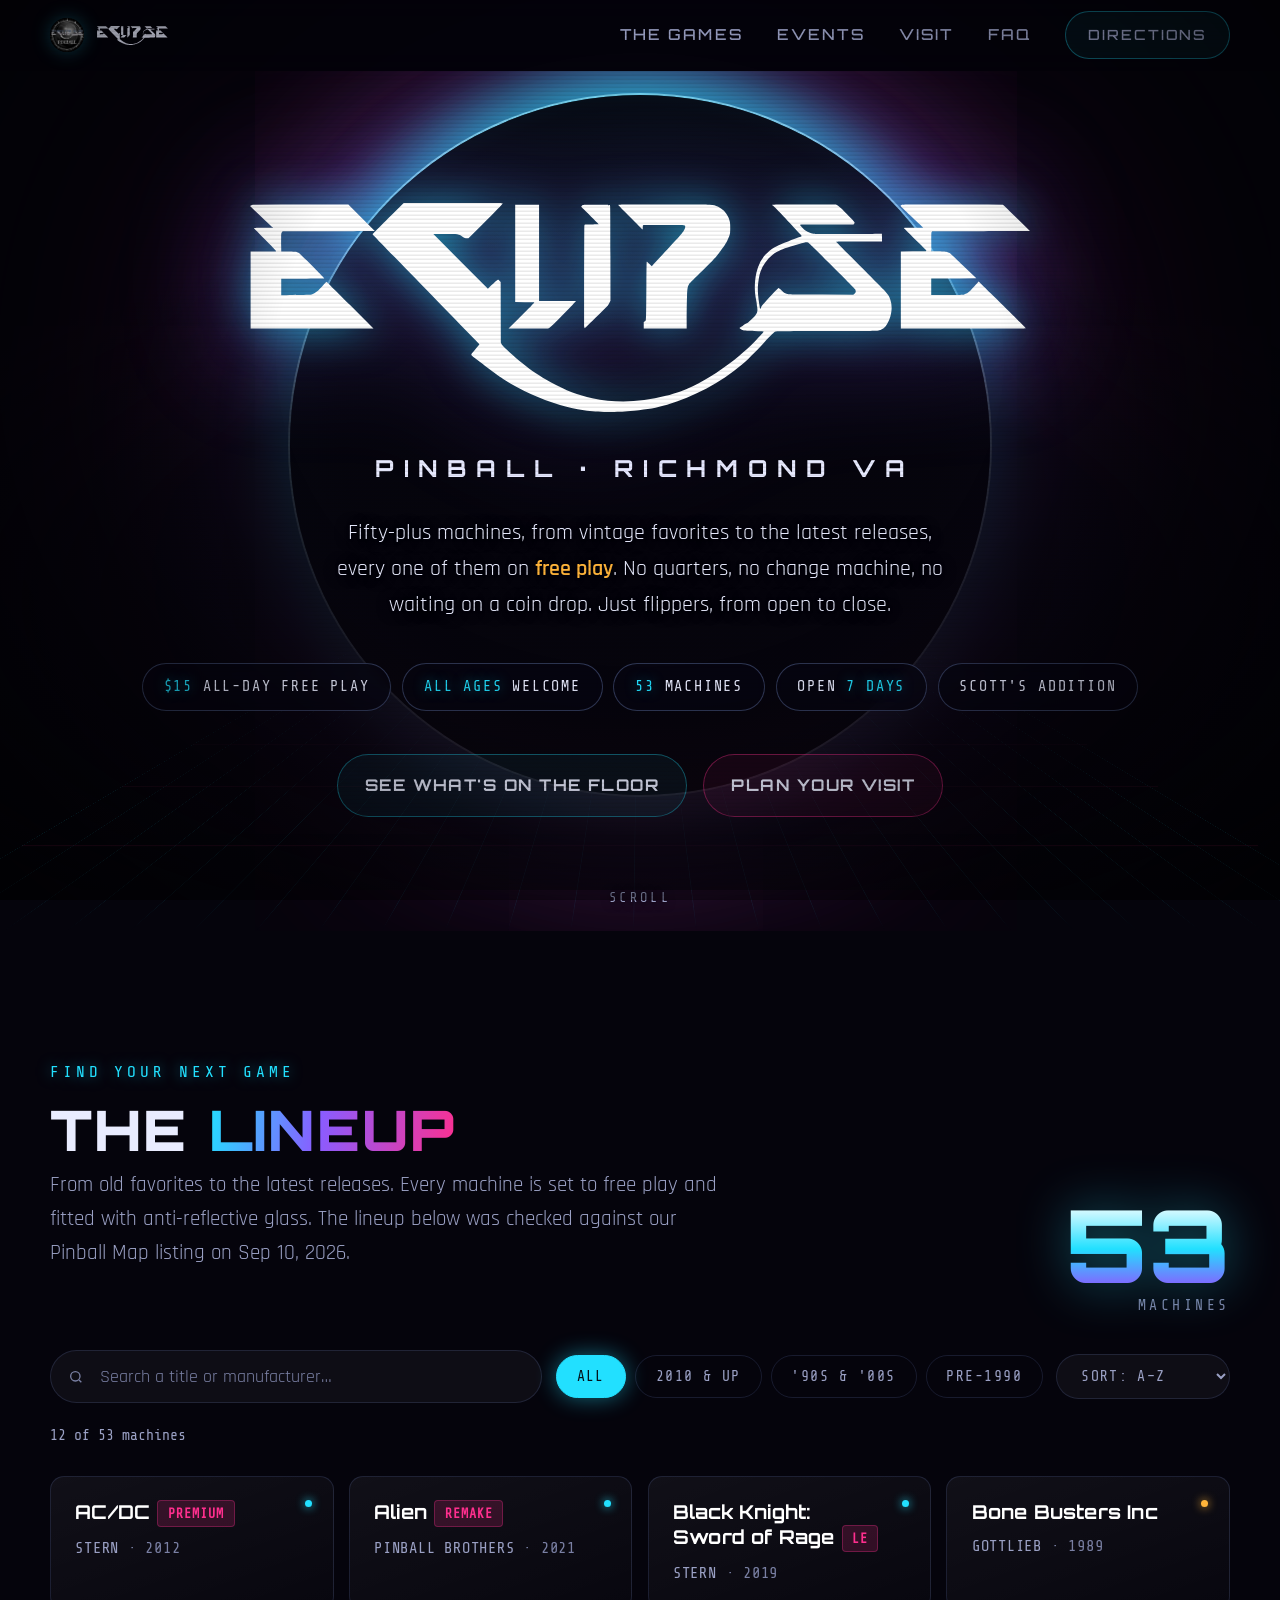
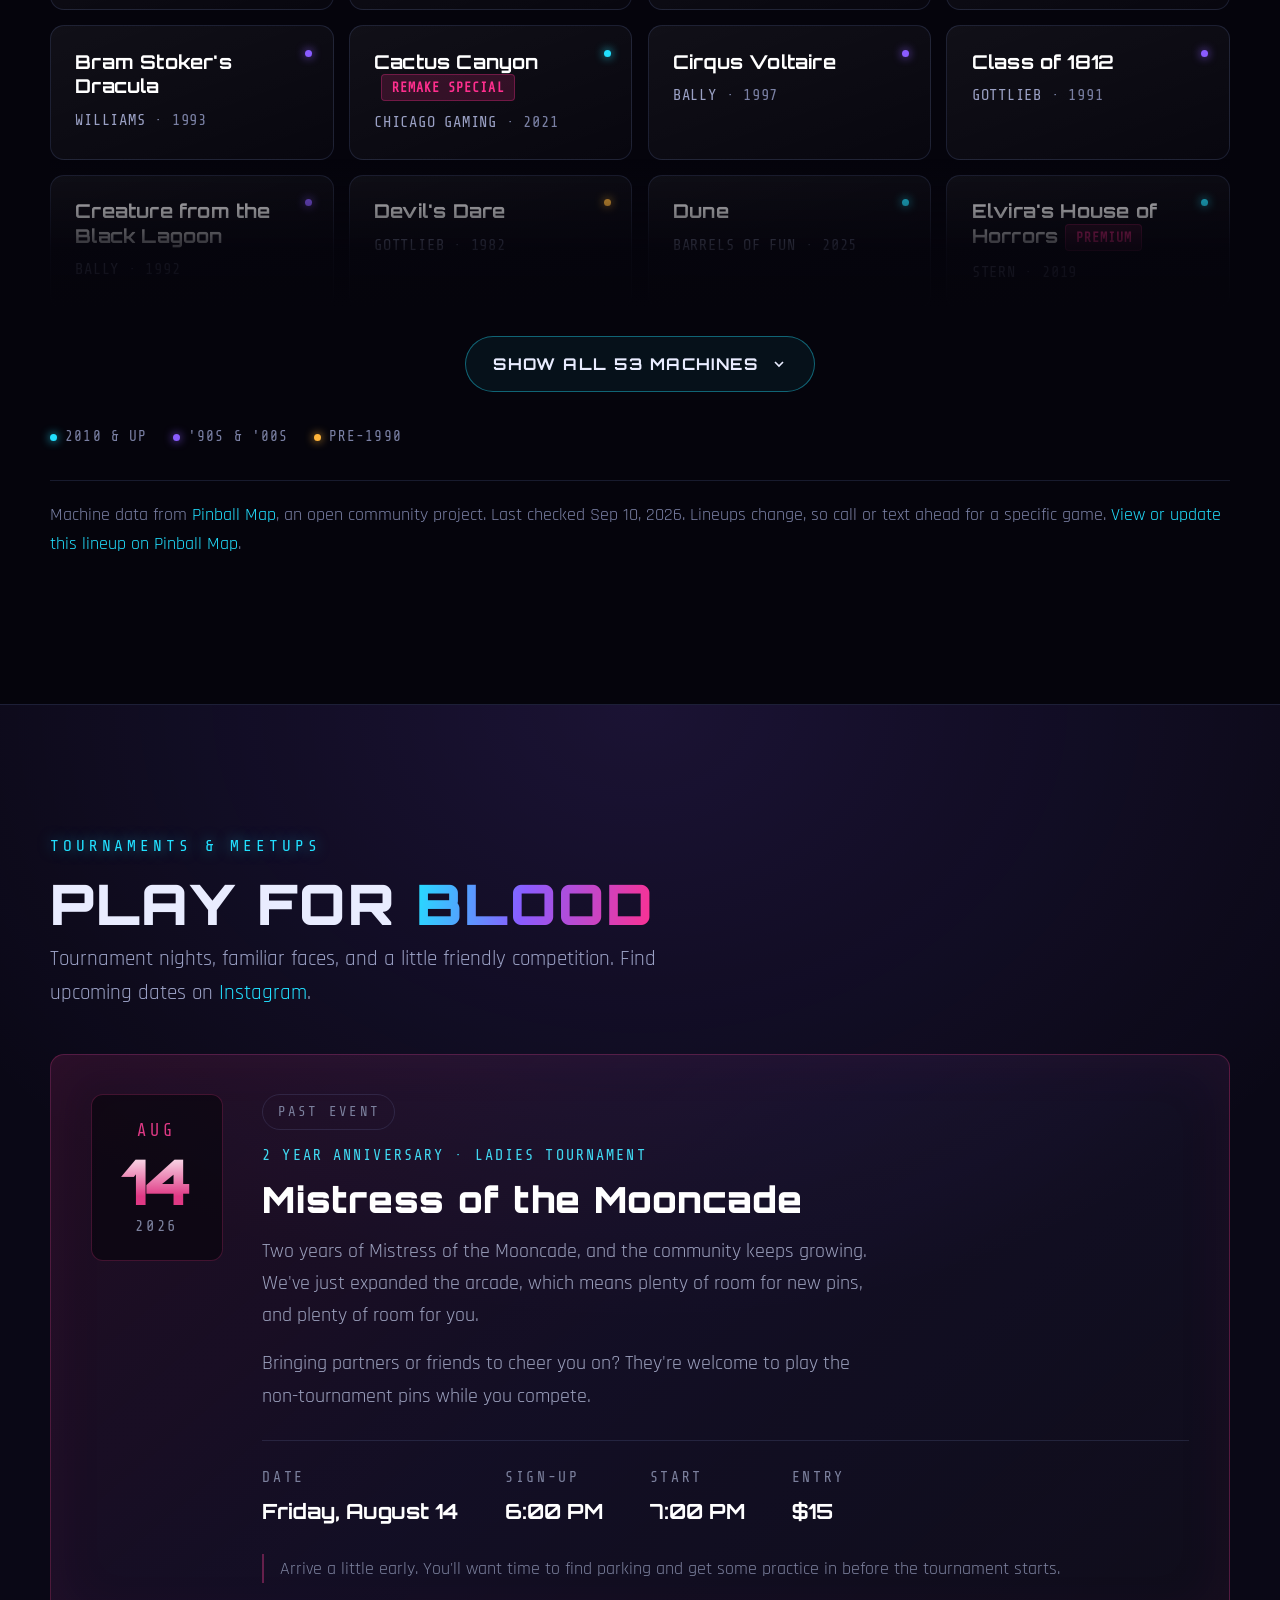
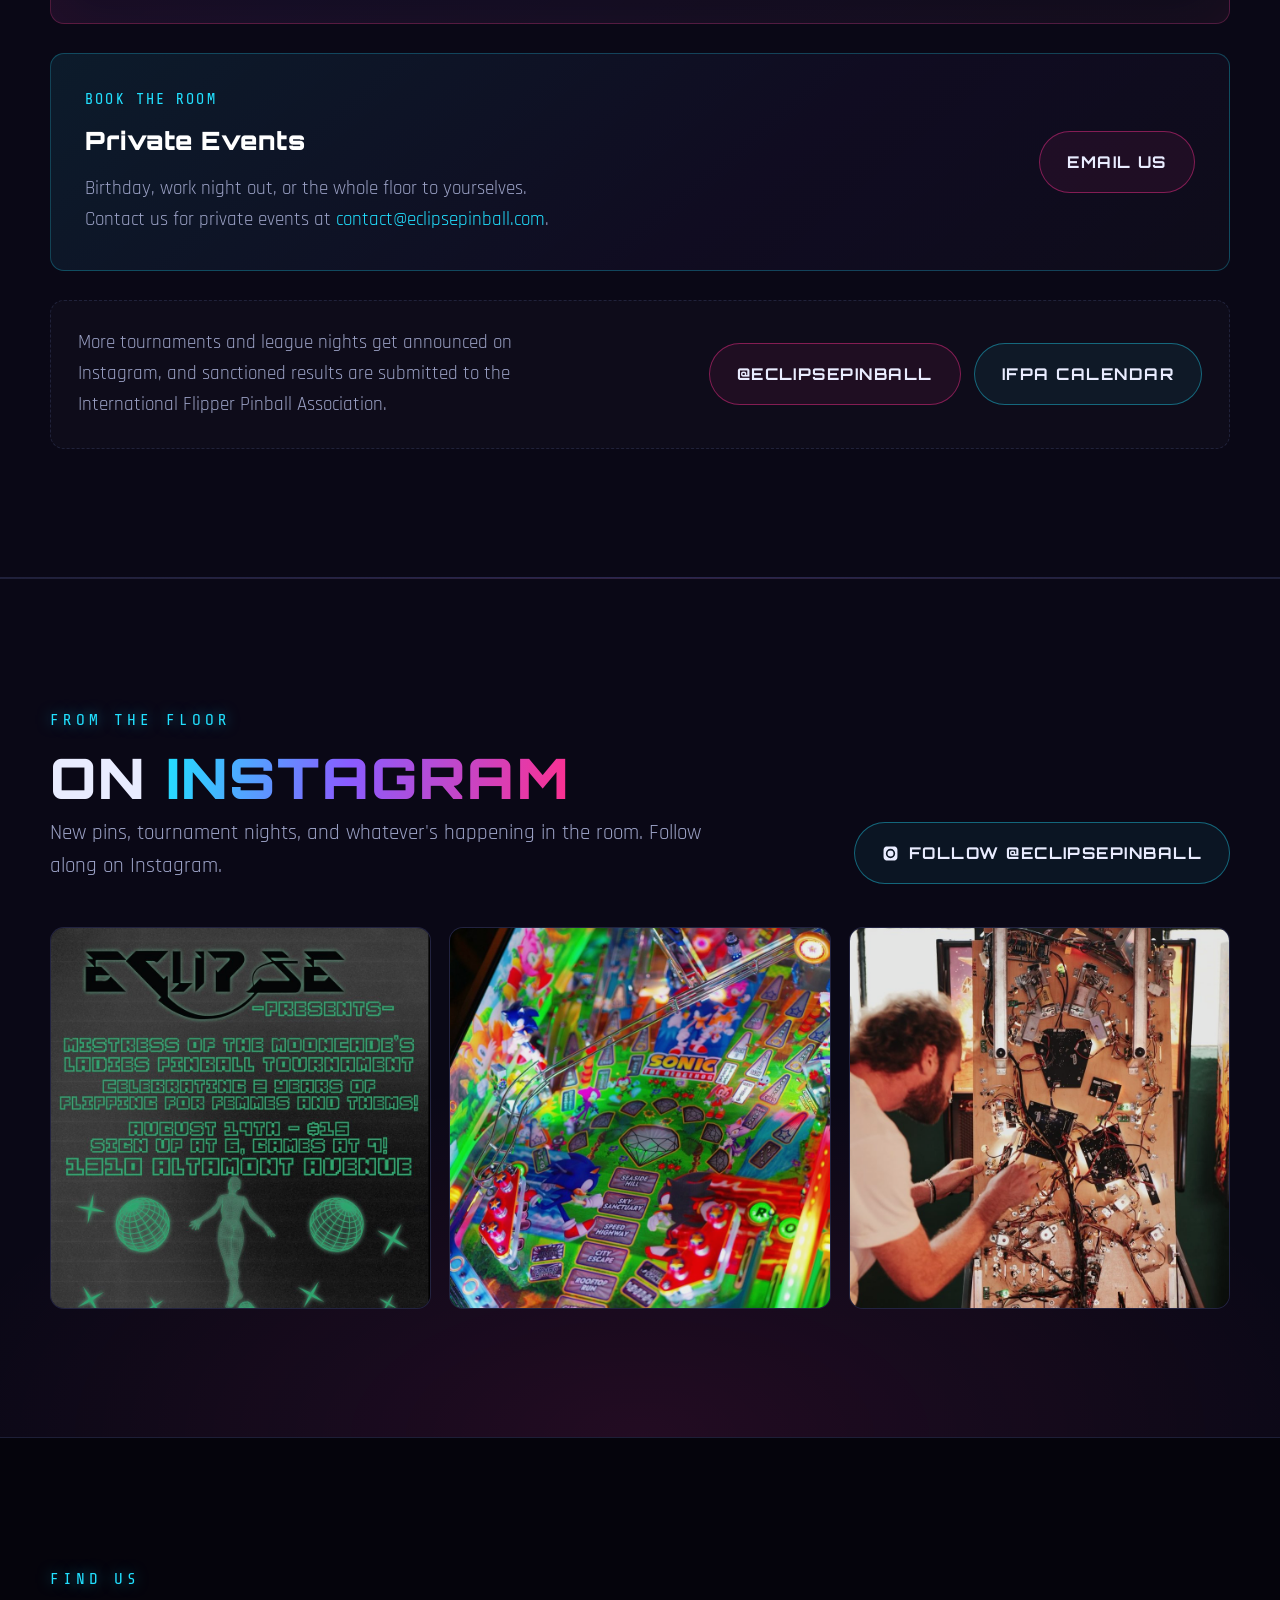
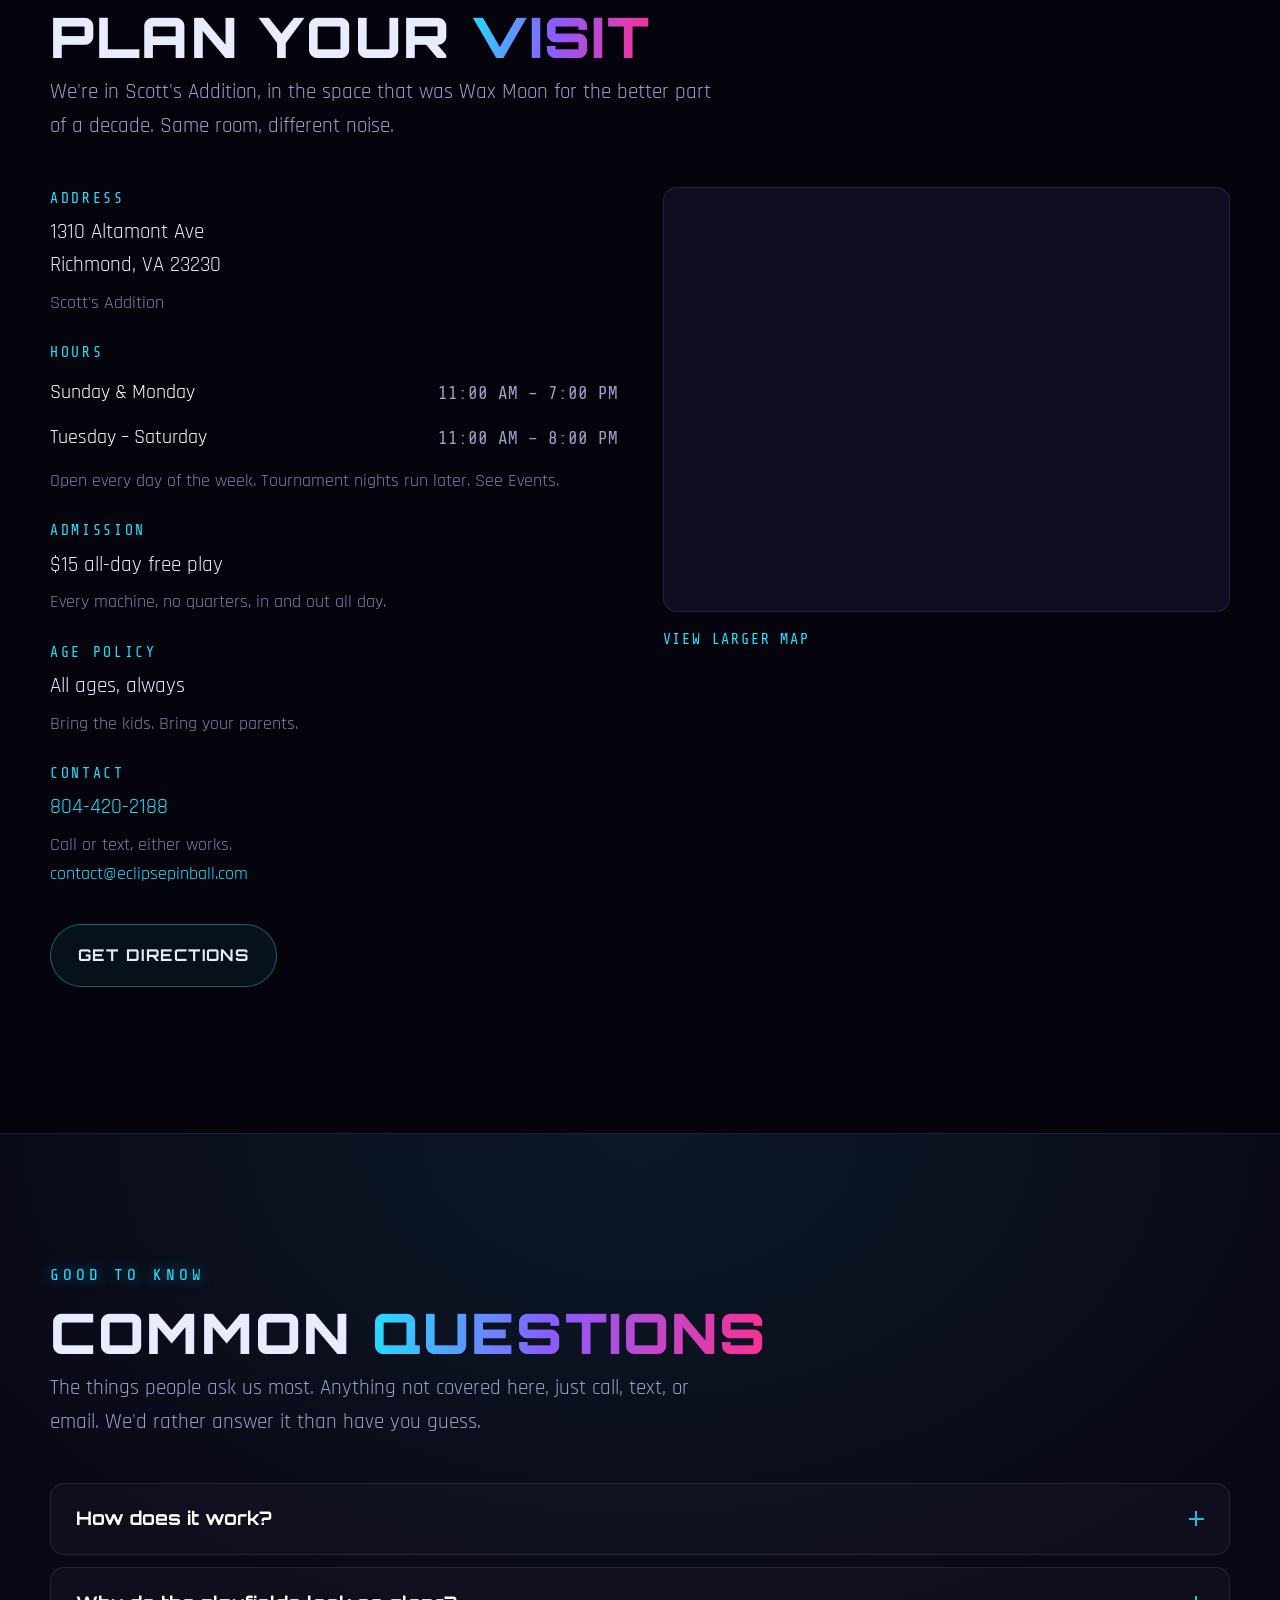
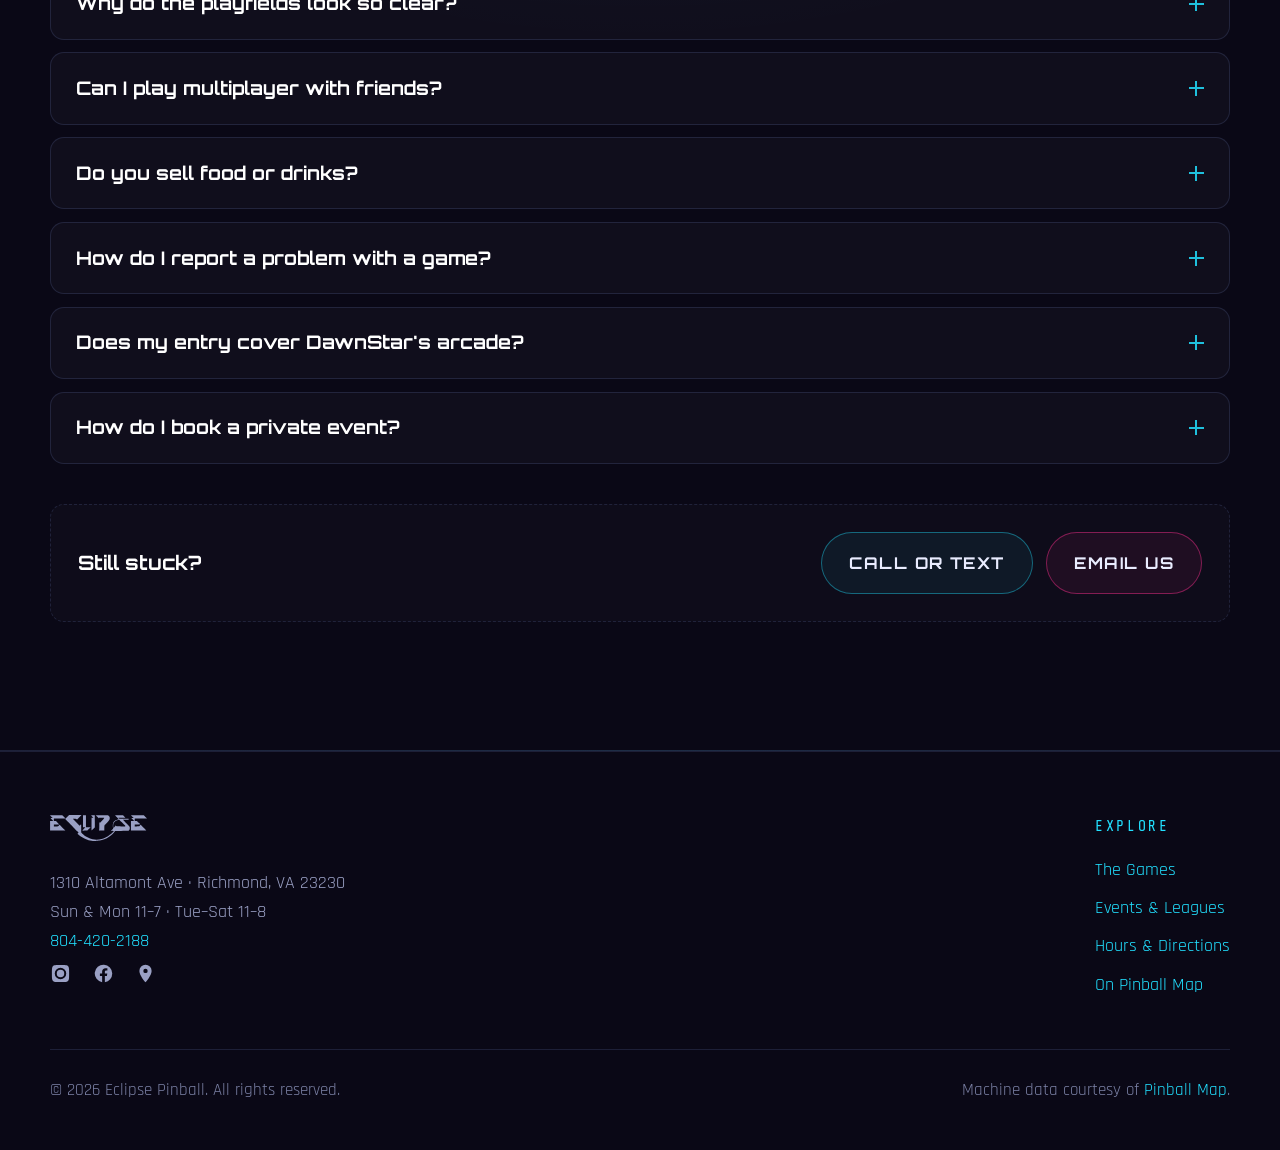
==== commit fc045147: "Restore original arcade design with subtle usability polish" ====
--- a/index.html
+++ b/index.html
@@ -23,7 +23,7 @@
 <link rel="icon" href="[data-uri]">
 <link rel="apple-touch-icon" href="[data-uri]">
 
-<!-- Fonts are served locally; no third-party font requests. -->
+<!-- Original fonts are embedded in the local stylesheet; no third-party font requests. -->
 <link rel="stylesheet" href="assets/site.css">
 
 
@@ -84,6 +84,8 @@
 </head>
 <body>
 <a class="skip-link" href="#games">Skip to the games</a>
+<div class="crt" aria-hidden="true"></div>
+<div class="vig" aria-hidden="true"></div>
 
 <header class="nav" id="nav">
   <div class="wrap nav-in">
@@ -113,8 +115,9 @@
   <div class="wrap hero-in">
     <svg class="wm" xmlns="http://www.w3.org/2000/svg" role="img" aria-label="Eclipse" viewBox="0 0 6468.000000 1733.000000" preserveAspectRatio="xMidYMid meet"> <g transform="translate(0.000000,1733.000000) scale(0.100000,-0.100000)" fill="currentColor"> <path d="M11910 16505 c-1296 -1280 -1740 -1730 -1740 -1764 0 -21 125 -151 1800 -1876 2229 -2297 5146 -5290 6265 -6430 770 -784 798 -813 792 -827 -7 -19 -156 -195 -404 -480 -120 -137 -230 -268 -245 -290 -71 -104 -40 -137 482 -528 278 -208 570 -432 1200 -920 258 -200 741 -538 1060 -742 1321 -843 2915 -1564 4585 -2073 579 -176 1310 -336 1985 -434 794 -116 1317 -148 2250 -137 806 9 1041 21 1900 101 1178 110 1829 226 2749 490 2134 611 4531 1896 6186 3315 461 396 1000 932 1844 1835 635 679 830 864 971 920 69 27 563 33 3780 44 4123 15 4516 20 4765 56 87 13 116 22 220 74 138 69 252 155 338 257 287 339 488 910 513 1459 12 253 -27 523 -112 775 -96 286 -182 412 -556 820 -88 96 -1010 1024 -2049 2061 -1039 1038 -1889 1891 -1889 1896 0 17 540 23 2198 23 l1613 0 -3 319 c-2 176 -5 321 -8 324 -3 3 -358 1 -790 -4 -432 -6 -1683 -8 -2780 -6 -1857 3 -2003 4 -2115 21 -257 38 -437 107 -620 237 -163 116 -521 487 -495 513 8 8 655 12 2228 14 l2217 4 33 31 c69 66 77 111 32 178 -32 49 -838 879 -1071 1103 -188 181 -276 251 -374 296 l-80 37 -1995 5 c-2275 6 -3203 -1 -3264 -24 l-39 -14 34 -14 c46 -19 263 -232 623 -615 165 -176 418 -444 561 -595 217 -229 618 -660 1104 -1184 119 -128 146 -165 135 -176 -5 -5 -110 -47 -234 -93 -912 -343 -1504 -584 -1790 -727 -374 -187 -546 -306 -831 -576 -203 -191 -339 -342 -339 -376 0 -18 -207 -330 -226 -341 -8 -4 -14 -18 -14 -29 0 -12 -24 -74 -54 -137 -30 -64 -58 -129 -62 -146 -4 -16 -15 -41 -25 -55 -21 -30 -148 -448 -184 -605 -88 -388 -132 -854 -122 -1285 8 -340 34 -558 123 -1015 20 -100 39 -236 43 -305 4 -69 13 -136 20 -148 7 -13 17 -91 23 -175 9 -131 8 -161 -6 -215 -9 -35 -16 -74 -16 -86 0 -43 -69 -161 -150 -258 -84 -101 -317 -329 -530 -517 -97 -86 -147 -123 -225 -163 -123 -63 -197 -109 -253 -158 -23 -21 -75 -55 -115 -75 -123 -65 -177 -104 -177 -130 0 -44 129 -128 301 -195 121 -48 267 -57 1242 -80 241 -5 445 -13 453 -18 33 -19 -264 -351 -735 -823 -456 -455 -832 -800 -1286 -1180 -1178 -987 -2671 -1966 -3858 -2530 -763 -363 -1368 -579 -2231 -798 -2165 -550 -4146 -613 -6106 -195 -1175 251 -2206 644 -3405 1300 -998 545 -1652 982 -2440 1628 -599 491 -1446 1263 -1606 1464 -32 40 -74 106 -94 147 l-35 74 -7 2506 -6 2506 -85 90 c-46 49 -95 92 -109 95 -61 16 -122 -35 -747 -620 l-117 -110 -2262 2262 -2262 2262 645 0 c728 -1 1306 -13 1395 -30 125 -23 181 -49 347 -161 92 -61 184 -116 210 -124 27 -8 108 -17 181 -21 l133 -7 1110 1109 c1066 1065 1496 1504 1665 1698 76 87 78 91 57 100 -14 5 -1681 10 -4113 13 l-4090 4 -835 -826z m34355 -2450 c75 -36 335 -287 1650 -1591 1402 -1392 2204 -2202 2227 -2251 9 -20 23 -40 32 -45 20 -11 56 -128 56 -184 0 -81 -33 -128 -155 -218 l-49 -37 -2576 4 c-2637 4 -2716 5 -2880 43 -92 21 -273 112 -352 178 -36 30 -132 118 -211 196 -99 95 -153 140 -168 140 -40 0 -364 -336 -1009 -1045 -363 -399 -417 -469 -450 -580 -21 -68 -64 -126 -80 -108 -10 11 -103 589 -134 833 -80 631 -71 1076 34 1690 43 250 75 382 130 543 181 533 530 1028 984 1396 118 96 236 174 393 263 387 217 775 357 1758 636 637 182 687 190 800 137z"/> <path d="M2630 17200 l-2405 -5 -112 -57 -112 -56 382 -364 c803 -765 1350 -1277 1466 -1372 l74 -61 -114 -2 c-63 -2 -418 -7 -789 -12 -371 -5 -683 -13 -693 -17 -16 -6 145 -171 876 -903 584 -584 902 -910 915 -936 11 -22 23 -55 27 -72 l7 -33 -1051 0 -1051 0 0 -3190 0 -3190 5094 0 5095 0 -1940 1938 c-1067 1065 -1945 1939 -1951 1941 -14 5 -78 -65 -268 -289 -341 -403 -515 -557 -777 -689 -130 -65 -240 -97 -384 -111 -122 -12 -1210 -29 -1906 -30 l-423 0 0 679 0 678 1753 6 c963 4 1767 9 1785 13 17 3 32 9 32 13 0 13 -772 802 -1420 1453 -692 694 -657 663 -834 723 -104 35 -225 43 -812 51 l-502 7 -7 425 c-4 234 -5 565 -2 736 6 357 10 386 80 460 l42 45 3775 11 c2076 6 3795 14 3820 19 l45 8 -1095 1096 -1095 1097 -1560 -2 c-858 -2 -2642 -5 -3965 -8z"/> <path d="M31315 17200 c-581 -6 -785 -17 -785 -40 0 -15 2019 -2035 2026 -2027 4 4 11 79 15 165 3 87 11 168 17 179 8 14 27 24 54 30 55 10 2273 5 2863 -7 276 -6 466 -14 493 -21 26 -7 53 -24 68 -43 25 -29 26 -35 21 -106 -7 -99 -42 -185 -132 -319 -188 -282 -506 -638 -1775 -1986 -401 -427 -679 -726 -807 -870 l-61 -70 -184 181 c-195 193 -223 216 -232 186 -9 -34 -16 -542 -27 -1947 -14 -2021 -25 -2786 -42 -2861 -18 -84 -35 -105 -111 -145 l-66 -34 0 -267 0 -268 1780 0 1780 0 0 688 c0 707 12 1498 30 1982 24 642 53 822 157 975 65 96 216 251 938 962 1195 1178 1230 1215 1682 1818 336 449 428 589 567 865 140 279 198 444 226 635 28 198 19 732 -15 901 -26 125 -91 308 -159 449 -182 372 -432 623 -811 815 -225 114 -382 152 -710 171 -220 13 -5798 21 -6800 9z"/> <path d="M54640 17199 c-525 -9 -608 -19 -677 -82 -43 -39 -77 -4 991 -1007 395 -371 752 -706 793 -744 52 -49 71 -72 64 -79 -8 -8 -263 -13 -796 -18 -432 -4 -789 -10 -793 -13 -6 -7 220 -233 1290 -1291 505 -499 594 -593 575 -611 -17 -18 -236 -24 -1129 -30 l-988 -7 0 -3194 0 -3193 5190 0 c4941 0 5190 1 5181 18 -12 22 -766 772 -2451 2438 -1371 1356 -1468 1450 -1473 1443 -79 -100 -643 -723 -743 -820 -128 -124 -279 -209 -459 -260 -119 -33 -324 -38 -1547 -39 l-1178 0 0 680 0 680 468 1 c257 1 1099 5 1871 8 l1403 6 -873 836 c-1168 1117 -1264 1206 -1381 1276 -29 18 -109 48 -178 68 -112 32 -143 37 -315 46 -104 5 -370 13 -590 17 l-400 7 0 755 c0 806 0 807 50 863 l24 27 3873 11 c2130 5 3954 11 4053 12 l180 2 -672 665 c-739 730 -1377 1354 -1492 1458 l-74 67 -1246 6 c-1648 9 -6026 7 -6551 -2z"/> <path d="M21990 13151 l0 -4040 783 -3 c554 -2 788 -6 801 -14 17 -10 -10 -41 -261 -300 -154 -159 -639 -644 -1078 -1079 l-798 -790 194 -8 c243 -10 2955 0 3065 11 65 7 89 14 125 39 95 66 298 260 885 847 629 630 1025 1038 1217 1256 l111 125 -925 6 c-508 3 -1197 7 -1531 8 l-608 1 0 3990 0 3990 -990 0 -990 0 0 -4039z"/> <path d="M27790 17180 c-124 -7 -185 -19 -227 -43 -24 -14 -93 -96 -93 -112 0 -6 82 -91 183 -190 534 -525 1276 -1269 1271 -1274 -3 -3 -269 -8 -591 -12 -471 -4 -586 -8 -593 -19 -4 -7 -12 -79 -17 -159 -10 -183 -10 -8201 1 -8333 6 -79 11 -96 22 -90 21 12 371 350 1187 1146 l747 729 105 196 106 196 -4 3730 c-4 3674 -9 4166 -37 4200 -15 19 -84 29 -108 16 -11 -6 -26 -25 -33 -43 l-13 -33 -4 53 -3 52 -887 -2 c-488 0 -943 -4 -1012 -8z"/> </g> </svg>
     <h1>Pinball · Richmond VA</h1>
-    <p class="sub">Richmond’s all-ages pinball arcade. One admission,
-      every machine on <strong>free play</strong>, from open to close.</p>
+    <p class="sub">Fifty-plus machines, from vintage favorites to the latest releases, every one of them on
+      <strong>free play</strong>. No quarters, no change machine, no waiting on a coin drop.
+      Just flippers, from open to close.</p>
     <div class="chips">
       <span class="chip"><b>$15</b> All-Day Free Play</span>
       <span class="chip"><b>All Ages</b> Welcome</span>
@@ -123,10 +126,11 @@
       <span class="chip">Scott's Addition</span>
     </div>
     <div class="hero-cta">
-      <a class="btn" href="#games">See the games</a>
-      <a class="btn alt" href="#visit">Plan your visit</a>
+      <a class="btn" href="#games">See What's On The Floor</a>
+      <a class="btn alt" href="#visit">Plan Your Visit</a>
     </div>
   </div>
+  <div class="scroll-hint" aria-hidden="true">Scroll</div>
 </section>
 
 <!-- ================= GAMES ================= -->
@@ -681,6 +685,19 @@
     nav.classList.toggle('stuck', scrollY > 24);
   }, {passive:true});
 
+  /* ---------- reveal on scroll ---------- */
+  if ('IntersectionObserver' in window && !window.matchMedia('(prefers-reduced-motion: reduce)').matches){
+    var io = new IntersectionObserver(function(entries){
+      entries.forEach(function(en){
+        if (en.isIntersecting){ en.target.classList.add('in'); io.unobserve(en.target); }
+      });
+    }, {rootMargin:'0px 0px -8% 0px', threshold:.05});
+    document.documentElement.classList.add('reveal-ready');
+    [].forEach.call(document.querySelectorAll('.rv'), function(el){ io.observe(el); });
+  } else {
+    [].forEach.call(document.querySelectorAll('.rv'), function(el){ el.classList.add('in'); });
+  }
+
   document.getElementById('yr').textContent = new Date().getFullYear();
 
 /* ---------- Instagram grid ----------
--- a/assets/site.css
+++ b/assets/site.css
@@ -1,199 +1,751 @@
-/* Eclipse: the existing neon palette, with the type and hardware of an arcade flyer. */
-@font-face{font-family:'Barlow Condensed';font-style:normal;font-weight:700;font-display:swap;src:url('fonts/barlow-condensed-700.ttf') format('truetype')}
-@font-face{font-family:'Source Sans 3';font-style:normal;font-weight:400;font-display:swap;src:url('fonts/source-sans-3-400.ttf') format('truetype')}
-@font-face{font-family:'Source Sans 3';font-style:normal;font-weight:600;font-display:swap;src:url('fonts/source-sans-3-600.ttf') format('truetype')}
+@font-face{font-family:'Orbitron';font-style:normal;font-weight:500;font-display:swap;src:url([data-uri]) format('woff2')}
+@font-face{font-family:'Orbitron';font-style:normal;font-weight:700;font-display:swap;src:url([data-uri]) format('woff2')}
+@font-face{font-family:'Orbitron';font-style:normal;font-weight:900;font-display:swap;src:url([data-uri]) format('woff2')}
+@font-face{font-family:'Rajdhani';font-style:normal;font-weight:400;font-display:swap;src:url([data-uri]) format('woff2')}
+@font-face{font-family:'Rajdhani';font-style:normal;font-weight:600;font-display:swap;src:url([data-uri]) format('woff2')}
+@font-face{font-family:'Share Tech Mono';font-style:normal;font-weight:400;font-display:swap;src:url([data-uri]) format('woff2')}
+
+
+/* ============================================================
+   ECLIPSE PINBALL — design tokens
+   ============================================================ */
 :root{
-  --void:#05040c;--ink:#0d091c;--panel:#151025;--line:#37304d;
-  --cyan:#22e0ff;--magenta:#ff65b0;--violet:#b196ff;--amber:#ffbd53;
-  --text:#f2f0f3;--dim:#c0baca;--faint:#a19aa9;
-  --display:'Barlow Condensed','Arial Narrow',sans-serif;
-  --body:'Source Sans 3',system-ui,-apple-system,sans-serif;
-  --mono:var(--body);--maxw:1180px;--r:3px;
-  color-scheme:dark;
-}
+  --void:#05040c;
+  --ink:#0a0816;
+  --panel:#100d20;
+  --line:rgba(140,170,255,.14);
+  --cyan:#22e0ff;
+  --magenta:#ff2f8e;
+  --violet:#8a5cff;
+  --amber:#ffb43a;
+  --text:#e9ecff;
+  --dim:#9aa0c4;
+  --faint:#7a80a4;   /* 5.15:1 on --ink — WCAG AA for normal text */
+  --display:'Orbitron',system-ui,sans-serif;
+  --body:'Rajdhani',system-ui,-apple-system,sans-serif;
+  --mono:'Share Tech Mono',ui-monospace,monospace;
+  --maxw:1180px;
+  --r:14px;
+}
+
 *,*::before,*::after{box-sizing:border-box}
+/* the UA stylesheet's [hidden]{display:none} loses to any explicit display
+   rule (e.g. .btn{display:inline-flex}), so make it win */
 [hidden]{display:none!important}
+/* 112.5% of the user's base size = 18px by default, and every rem below
+   scales with it. Using a percentage (not a px value) keeps browser
+   font-size preferences working. */
 html{font-size:112.5%;scroll-behavior:smooth;-webkit-text-size-adjust:100%}
-body{margin:0;background:var(--void);color:var(--text);font:1rem/1.6 var(--body);-webkit-font-smoothing:antialiased}
+body{
+  margin:0;background:var(--void);color:var(--text);
+  font-family:var(--body);font-size:1rem;line-height:1.62;
+  overflow-x:hidden;
+  -webkit-font-smoothing:antialiased;
+}
 img{max-width:100%;display:block}
-a{color:var(--cyan);text-decoration:none;text-underline-offset:.2em}
-a:hover{color:#fff;text-decoration:underline}
-button,input,select{font:inherit}
-button,a,input,select,summary{-webkit-tap-highlight-color:transparent}
-:focus-visible{outline:2px solid var(--cyan);outline-offset:5px}
+a{color:var(--cyan);text-decoration:none}
+a:hover{color:#fff}
+
+:focus-visible{outline:2px solid var(--cyan);outline-offset:3px;border-radius:4px}
+
 .wrap{width:min(100% - 2.5rem,var(--maxw));margin-inline:auto}
-.skip-link{position:fixed;top:.5rem;left:1rem;z-index:1000;padding:.6rem 1rem;background:var(--text);color:var(--void);transform:translateY(-200%)}
-.skip-link:focus{transform:none}
-.eyebrow{margin:0 0 .6rem;font-size:.8rem;font-weight:600;letter-spacing:.16em;text-transform:uppercase;color:var(--cyan)}
-h2.sec{font:700 clamp(2.3rem,5.2vw,3.5rem)/1.03 var(--display);letter-spacing:.01em;text-transform:uppercase;margin:0 0 .85rem}
-h2.sec em{font-style:normal;color:var(--cyan);text-shadow:2px 2px 0 #793461}
-.lede{color:var(--dim);max-width:62ch;margin:0 0 2rem;font-size:1.08rem}
-section{padding:clamp(3.5rem,7vw,5.5rem) 0;position:relative;scroll-margin-top:85px}
+
+/* ---------- CRT scanlines + vignette ---------- */
+.crt{
+  position:fixed;inset:0;pointer-events:none;z-index:900;
+  background:repeating-linear-gradient(
+    to bottom,
+    rgba(0,0,0,0) 0px, rgba(0,0,0,0) 2px,
+    rgba(0,0,0,.22) 3px, rgba(0,0,0,.22) 4px);
+  mix-blend-mode:multiply;opacity:.38;
+}
+.vig{
+  position:fixed;inset:0;pointer-events:none;z-index:899;
+  background:radial-gradient(ellipse at 50% 40%,transparent 40%,rgba(0,0,0,.65) 100%);
+}
+
+/* ---------- shared type ---------- */
+.eyebrow{
+  font-family:var(--mono);font-size:.9rem;letter-spacing:.24em;
+  text-transform:uppercase;color:var(--cyan);margin:0 0 .9rem;
+  text-shadow:0 0 14px rgba(34,224,255,.55);
+}
+h2.sec{
+  font-family:var(--display);font-weight:900;
+  font-size:clamp(1.9rem,5.2vw,3.1rem);
+  letter-spacing:.04em;text-transform:uppercase;
+  margin:0 0 .5rem;line-height:1.05;
+}
+h2.sec em{
+  font-style:normal;
+  background:linear-gradient(100deg,var(--cyan),var(--violet) 45%,var(--magenta));
+  -webkit-background-clip:text;background-clip:text;color:transparent;
+}
+.lede{color:var(--dim);max-width:62ch;margin:0 0 2.4rem;font-size:1.16rem}
+
+section{
+  padding:clamp(4rem,10vw,7.5rem) 0;position:relative;
+  scroll-margin-top:80px; /* clear the sticky nav on anchor jumps */
+}
+.hero{scroll-margin-top:0}
+
+/* ---------- buttons ---------- */
 .btn{
-  display:inline-flex;align-items:center;justify-content:center;gap:.55rem;min-height:46px;
-  padding:.72rem 1.3rem;border:1px solid var(--cyan);border-radius:2px;
-  background:var(--cyan);color:var(--void);font:600 .92rem/1.35 var(--body);
-  letter-spacing:.04em;text-transform:uppercase;box-shadow:3px 3px 0 #543177;
-  text-align:center;cursor:pointer;transition:background .16s,border-color .16s,color .16s,box-shadow .16s;
-}
-.btn:hover{background:#a2f3ff;border-color:#a2f3ff;color:var(--void);text-decoration:none;box-shadow:3px 3px 0 #a02c76}
-.btn:active{transform:translate(2px,2px);box-shadow:1px 1px 0 #543177}
-.btn.alt{background:rgba(255,47,142,.06);border-color:var(--magenta);color:var(--text);box-shadow:3px 3px 0 #543177}
-.btn.alt:hover{background:var(--magenta);border-color:var(--magenta);color:var(--void)}
-header.nav{position:sticky;top:0;z-index:800;background:rgba(5,4,12,.97);border-bottom:1px solid var(--line)}
-.nav-in{display:flex;align-items:center;gap:1.5rem;min-height:74px}
+  display:inline-flex;align-items:center;gap:.55rem;
+  font-family:var(--display);font-weight:700;font-size:.9rem;
+  letter-spacing:.09em;text-transform:uppercase;
+  min-height:44px;padding:.95rem 1.5rem;border-radius:999px;
+  border:1px solid rgba(34,224,255,.4);
+  color:var(--text);background:rgba(34,224,255,.06);
+  text-align:center;transition:.22s ease;cursor:pointer;
+}
+.btn:hover{
+  color:#04121a;background:var(--cyan);border-color:var(--cyan);
+  box-shadow:0 0 30px rgba(34,224,255,.55);transform:translateY(-2px);
+}
+.btn.alt{border-color:rgba(255,47,142,.45);background:rgba(255,47,142,.07)}
+.btn.alt:hover{background:var(--magenta);border-color:var(--magenta);color:#1a0410;box-shadow:0 0 30px rgba(255,47,142,.5)}
+
+/* ============================================================
+   NAV
+   ============================================================ */
+header.nav{
+  position:sticky;top:0;z-index:800;
+  backdrop-filter:blur(14px);-webkit-backdrop-filter:blur(14px);
+  background:rgba(5,4,12,.72);
+  border-bottom:1px solid transparent;
+  transition:border-color .3s,background .3s;
+}
+header.nav.stuck{border-bottom-color:var(--line);background:rgba(5,4,12,.92)}
+.nav-in{display:flex;align-items:center;gap:1.5rem;height:70px}
 .brand{display:flex;align-items:center;gap:.7rem;margin-right:auto;color:var(--text)}
-.brand img{width:34px;height:34px;border-radius:50%}
-.brand .wm{height:21px;width:auto;color:var(--text)}
-.nav-links{display:flex;gap:1.75rem;align-items:center}
-.nav-links a{font-size:.9rem;font-weight:600;color:var(--dim);padding:.5rem 0}
+.brand img{width:34px;height:34px;border-radius:50%;box-shadow:0 0 18px rgba(34,224,255,.35)}
+.brand .wm{height:19px;width:auto;color:var(--text)}
+.nav-links{display:flex;gap:1.9rem;align-items:center}
+.nav-links a{
+  font-family:var(--display);font-weight:500;font-size:.84rem;
+  letter-spacing:.14em;text-transform:uppercase;color:var(--dim);
+  position:relative;padding:.4rem 0;
+}
+.nav-links a::after{
+  content:'';position:absolute;left:0;right:100%;bottom:0;height:1px;
+  background:var(--cyan);transition:right .28s ease;box-shadow:0 0 10px var(--cyan);
+}
 .nav-links a:hover{color:#fff}
-.nav-links .btn{padding:.5rem 1rem;color:var(--cyan);border-color:#297589;background:transparent;font-size:.82rem}
-.nav-links .btn:hover{border-color:var(--cyan);background:var(--panel)}
-#navToggle{display:none;background:none;border:1px solid var(--line);border-radius:3px;color:var(--text);padding:.5rem;min-width:44px;min-height:44px;cursor:pointer}
+.nav-links a:hover::after{right:0}
+.nav .btn{padding:.66rem 1.2rem;font-size:.78rem}
+#navToggle{display:none;background:none;border:0;color:var(--text);padding:.5rem;cursor:pointer}
+
 @media(max-width:960px){
-  .nav-links{display:none;position:absolute;inset:100% 0 auto;max-height:calc(100dvh - 74px);overflow-y:auto;flex-direction:column;align-items:stretch;gap:0;background:var(--ink);border-bottom:1px solid var(--line);padding:.5rem 1.25rem 1.25rem}
-  .nav-links.open{display:flex}
-  .nav-links a{padding:.75rem 0;font-size:1rem}
-  .nav-links .btn{margin-top:.5rem;align-self:start;padding:.6rem 1.1rem}
-  #navToggle{display:grid;place-items:center}
-}
-.hero{min-height:720px;display:flex;flex-direction:column;justify-content:center;padding:5rem 0 4.5rem;overflow:hidden;isolation:isolate;scroll-margin-top:74px;background:radial-gradient(ellipse at 50% 36%,rgba(94,30,152,.16),transparent 70%)}
-/* The eclipse and moving grid are the original arcade identity. */
-.grid-floor{position:absolute;inset:auto 0 0;height:46%;z-index:-3;perspective:260px;perspective-origin:50% 0;overflow:hidden;mask-image:linear-gradient(transparent,#000 22%,#000 76%,transparent)}
-.grid-floor::before{content:'';position:absolute;inset:-60% -20% -20%;background:repeating-linear-gradient(to right,rgba(34,224,255,.36) 0 1px,transparent 1px 74px),repeating-linear-gradient(to bottom,rgba(255,47,142,.34) 0 1px,transparent 1px 74px);transform:rotateX(78deg);transform-origin:50% 100%;animation:gridDrift 12s linear infinite}
-.corona{position:absolute;z-index:-2;top:44%;left:50%;translate:-50% -50%;width:min(78vw,600px);aspect-ratio:1;border-radius:50%;background:var(--void);box-shadow:0 0 0 2px rgba(200,235,255,.85),0 0 55px 5px rgba(34,224,255,.6),0 0 140px 24px rgba(138,92,255,.48),0 0 245px 50px rgba(255,47,142,.24);animation:coronaPulse 9s ease-in-out infinite}
-.hero::after{content:'';position:absolute;inset:0;z-index:2;pointer-events:none;background:repeating-linear-gradient(transparent 0 3px,rgba(0,0,0,.12) 3px 4px);opacity:.45}
-@keyframes gridDrift{to{background-position:0 0,0 74px}}
-@keyframes coronaPulse{50%{filter:brightness(1.18)}}
+  .nav-links{
+    position:fixed;inset:70px 0 auto;flex-direction:column;gap:0;
+    background:rgba(5,4,12,.98);border-bottom:1px solid var(--line);
+    padding:.5rem 0 1.4rem;transform:translateY(-120%);
+    max-height:calc(100dvh - 70px);overflow-y:auto;visibility:hidden;pointer-events:none;
+    transition:transform .32s cubic-bezier(.3,.9,.3,1);
+  }
+  .nav-links.open{transform:translateY(0);visibility:visible;pointer-events:auto}
+  .nav-links a{padding:1.05rem 1.25rem;width:100%;font-size:.98rem;letter-spacing:.1em}
+  .nav-links a::after{display:none}
+  .nav .btn{margin:.8rem 1.25rem 0}
+  #navToggle{display:block}
+}
+
+/* ============================================================
+   HERO
+   ============================================================ */
+.hero{
+  min-height:min(100svh,860px);
+  display:flex;flex-direction:column;justify-content:center;
+  padding:5rem 0 4rem;overflow:hidden;isolation:isolate;
+}
+/* synthwave grid floor */
+.grid-floor{
+  position:absolute;inset:auto 0 0;height:46%;z-index:-3;
+  perspective:260px;perspective-origin:50% 0;overflow:hidden;
+  mask-image:linear-gradient(to bottom,transparent,#000 22%,#000 72%,transparent);
+  -webkit-mask-image:linear-gradient(to bottom,transparent,#000 22%,#000 72%,transparent);
+}
+.grid-floor::before{
+  content:'';position:absolute;inset:-60% -20% -20%;
+  background:
+    repeating-linear-gradient(to right,rgba(34,224,255,.30) 0 1px,transparent 1px 74px),
+    repeating-linear-gradient(to bottom,rgba(255,47,142,.28) 0 1px,transparent 1px 74px);
+  transform:rotateX(78deg);transform-origin:50% 100%;
+  animation:drift 7s linear infinite;
+}
+@keyframes drift{from{background-position:0 0,0 0}to{background-position:0 0,0 74px}}
+
+/* eclipse corona */
+.corona{
+  position:absolute;z-index:-2;
+  top:50%;left:50%;translate:-50% -58%;
+  width:min(78vw,700px);aspect-ratio:1;border-radius:50%;
+  background:var(--void);
+  box-shadow:
+    0 0 0 2px rgba(200,235,255,.75),
+    0 0 60px 6px rgba(34,224,255,.55),
+    0 0 160px 30px rgba(138,92,255,.42),
+    0 0 300px 80px rgba(255,47,142,.20);
+  animation:pulse 7s ease-in-out infinite;
+}
+.corona::after{
+  content:'';position:absolute;inset:-3%;border-radius:50%;
+  background:conic-gradient(from 0deg,
+    rgba(34,224,255,.5),rgba(138,92,255,.15),
+    rgba(255,47,142,.45),rgba(34,224,255,.15),rgba(34,224,255,.5));
+  filter:blur(26px);z-index:-1;
+  animation:spin 26s linear infinite;
+}
+/* keep the moon's face dark so hero copy stays readable over it */
+.corona::before{
+  content:'';position:absolute;inset:0;border-radius:50%;z-index:0;
+  background:radial-gradient(circle at 50% 45%,
+    rgba(5,4,12,.97) 0%,rgba(5,4,12,.93) 58%,
+    rgba(5,4,12,.45) 84%,transparent 100%);
+}
+@keyframes pulse{0%,100%{filter:brightness(1)}50%{filter:brightness(1.28)}}
+@keyframes spin{to{rotate:360deg}}
+
+/* on narrow screens the hero is tall and thin — pull the corona up so it
+   frames the wordmark instead of sitting behind the body copy */
+@media(max-width:760px){
+  /* sit the eclipse behind the wordmark only, so body copy never crosses
+     the bright corona ring */
+  .corona{width:min(68vw,290px);top:26%;translate:-50% -50%}
+  .hero-in::before{
+    inset:-14% -10%;
+    background:radial-gradient(ellipse 84% 54% at 50% 72%,
+      rgba(5,4,12,.96) 0%,rgba(5,4,12,.85) 58%,rgba(5,4,12,.4) 76%,transparent 88%);
+  }
+}
+
 .hero-in{position:relative;text-align:center}
-.hero-in::before{content:'';position:absolute;inset:-15% -8%;z-index:-1;pointer-events:none;background:radial-gradient(ellipse at 50% 66%,rgba(5,4,12,.96) 10%,rgba(5,4,12,.85) 42%,transparent 74%)}
-.hero .wm{width:min(90%,760px);height:auto;margin:0 auto 1.3rem;color:#fff;filter:drop-shadow(0 0 18px rgba(34,224,255,.4)) drop-shadow(0 0 45px rgba(138,92,255,.3))}
-.hero h1{font:700 clamp(1.2rem,2.4vw,1.6rem)/1.25 var(--display);letter-spacing:.15em;text-transform:uppercase;margin:0 0 1.5rem}
-.hero .sub{color:var(--dim);max-width:49ch;margin:0 auto 1.8rem;font-size:1.14rem}
-.hero .sub strong{color:var(--text);font-weight:600}
-.chips{display:flex;flex-wrap:wrap;justify-content:center;gap:.35rem 0;margin:0 0 2rem}
-.chip{font-size:.86rem;padding:0 .9rem;border-right:1px solid #64536b;color:var(--dim)}
-.chip:last-child{border:0}.chip b{color:var(--amber);font-weight:600}
-.hero-cta{display:flex;gap:.8rem;justify-content:center;flex-wrap:wrap}
+/* soft scrim so hero copy stays legible wherever the corona lands */
+.hero-in::before{
+  content:'';position:absolute;inset:-12% -8%;z-index:-1;pointer-events:none;
+  background:radial-gradient(ellipse 74% 60% at 50% 62%,
+    rgba(5,4,12,.94) 0%,rgba(5,4,12,.78) 52%,rgba(5,4,12,.35) 72%,transparent 84%);
+}
+.hero .wm{
+  width:min(92%,780px);height:auto;margin:0 auto 1.6rem;color:#fff;
+  filter:drop-shadow(0 0 22px rgba(34,224,255,.55)) drop-shadow(0 0 60px rgba(138,92,255,.45));
+  /* Keep the original glow without periodically hiding the wordmark. */
+}
+@keyframes flicker{
+  0%,96%,100%{opacity:1}
+  96.5%{opacity:.42}97%{opacity:1}97.5%{opacity:.6}98%{opacity:1}
+}
+.hero h1{
+  font-family:var(--display);font-weight:700;
+  font-size:clamp(.85rem,2.4vw,1.3rem);letter-spacing:.42em;
+  text-transform:uppercase;color:var(--text);
+  margin:0 0 1.5rem;padding-left:.42em;
+}
+.hero .sub{
+  color:var(--text);max-width:56ch;margin:0 auto 2.2rem;font-size:1.24rem;
+  text-shadow:0 1px 14px rgba(5,4,12,.95),0 0 3px rgba(5,4,12,.8);
+}
+.hero .sub strong{color:var(--amber);font-weight:600}
+.chips{display:flex;flex-wrap:wrap;gap:.6rem;justify-content:center;margin:0 0 2.4rem}
+.chip{
+  font-family:var(--mono);font-size:.84rem;letter-spacing:.12em;text-transform:uppercase;
+  padding:.6rem 1.15rem;border-radius:999px;
+  border:1px solid rgba(150,180,255,.3);
+  background:rgba(8,6,18,.72);
+  -webkit-backdrop-filter:blur(6px);backdrop-filter:blur(6px);
+  color:var(--text);
+}
+.chip b{color:var(--cyan);font-weight:400;text-shadow:0 0 12px rgba(34,224,255,.5)}
+.hero-cta{display:flex;gap:.9rem;justify-content:center;flex-wrap:wrap}
+
+.scroll-hint{
+  position:absolute;bottom:1.2rem;left:50%;translate:-50% 0;
+  font-family:var(--mono);font-size:.76rem;letter-spacing:.24em;
+  text-transform:uppercase;color:var(--dim);animation:bob 2.6s ease-in-out infinite;
+  text-shadow:0 1px 10px rgba(5,4,12,.9);
+}
+@keyframes bob{0%,100%{transform:translateY(0)}50%{transform:translateY(7px)}}
+
+/* ============================================================
+   GAMES
+   ============================================================ */
+.games-head{display:flex;flex-wrap:wrap;align-items:flex-end;gap:1.5rem;justify-content:space-between}
+.counter{text-align:right;line-height:1}
+.counter .num{
+  display:block;font-family:var(--display);font-weight:900;
+  font-size:clamp(3.4rem,9vw,5.6rem);line-height:.86;letter-spacing:-.01em;
+  background:linear-gradient(180deg,#fff,var(--cyan) 55%,var(--violet));
+  -webkit-background-clip:text;background-clip:text;
+  color:transparent;-webkit-text-fill-color:transparent;
+  filter:drop-shadow(0 0 26px rgba(34,224,255,.4));
+}
+.counter .lbl{
+  display:block;font-family:var(--mono);font-weight:400;
+  font-size:.82rem;letter-spacing:.24em;text-transform:uppercase;
+  color:var(--faint);margin-top:.6rem;
+}
+@media(max-width:700px){.counter{text-align:left}}
+
+.controls{display:flex;flex-wrap:wrap;gap:.75rem;margin:2rem 0 1.2rem;align-items:center}
+.search{
+  flex:1 1 240px;position:relative;
+}
+.search input{
+  width:100%;font-family:var(--body);font-size:1rem;color:var(--text);
+  background:rgba(255,255,255,.04);border:1px solid var(--line);
+  border-radius:999px;padding:.8rem 1.1rem .8rem 2.7rem;
+  transition:.2s;
+}
+.search input:focus{outline:none;border-color:var(--cyan);box-shadow:0 0 22px rgba(34,224,255,.25)}
+.search input::placeholder{color:var(--faint)}
+.search svg{position:absolute;left:1rem;top:50%;translate:0 -50%;width:16px;height:16px;stroke:var(--faint);fill:none;stroke-width:2}
+
+.filters{display:flex;flex-wrap:wrap;gap:.5rem}
+.filters button{
+  font-family:var(--mono);font-size:.82rem;letter-spacing:.1em;text-transform:uppercase;
+  padding:.65rem 1.1rem;border-radius:999px;cursor:pointer;
+  border:1px solid var(--line);background:transparent;color:var(--dim);transition:.2s;
+}
+.filters button:hover{color:#fff;border-color:rgba(34,224,255,.5)}
+.filters button[aria-pressed="true"]{
+  background:var(--cyan);border-color:var(--cyan);color:#04121a;
+  box-shadow:0 0 22px rgba(34,224,255,.45);
+}
+select.sort{
+  font-family:var(--mono);font-size:.82rem;letter-spacing:.09em;text-transform:uppercase;
+  background:rgba(255,255,255,.04);color:var(--dim);
+  border:1px solid var(--line);border-radius:999px;padding:.68rem 1.1rem;cursor:pointer;
+}
+select.sort:focus{outline:none;border-color:var(--cyan)}
+
+.game-grid{
+  display:grid;gap:.85rem;list-style:none;padding:0;margin:1.6rem 0 0;
+  grid-template-columns:repeat(auto-fill,minmax(min(100%,275px),1fr));
+}
+.game{
+  position:relative;padding:1.3rem 1.35rem;border-radius:var(--r);
+  background:linear-gradient(160deg,rgba(255,255,255,.05),rgba(255,255,255,.015));
+  border:1px solid var(--line);overflow:hidden;
+  transition:transform .22s ease,border-color .22s,box-shadow .22s;
+}
+.game::before{
+  content:'';position:absolute;inset:0;border-radius:var(--r);padding:1px;
+  background:linear-gradient(135deg,var(--cyan),var(--magenta));
+  -webkit-mask:linear-gradient(#000 0 0) content-box,linear-gradient(#000 0 0);
+  -webkit-mask-composite:xor;mask-composite:exclude;
+  opacity:0;transition:opacity .22s;
+}
+.game:hover{transform:translateY(-4px);box-shadow:0 14px 40px rgba(0,0,0,.55)}
+.game:hover::before{opacity:1}
+.game h3{
+  font-family:var(--display);font-weight:700;font-size:1.06rem;
+  letter-spacing:.01em;margin:0 0 .5rem;line-height:1.28;color:#fff;
+  padding-right:1.3rem; /* clear the era dot */
+}
+.game .meta{
+  font-family:var(--mono);font-size:.86rem;letter-spacing:.05em;
+  color:var(--faint);text-transform:uppercase;
+}
+.game .meta .mfr{color:var(--dim)}
+.edition{
+  display:inline-block;margin-left:.4rem;vertical-align:middle;
+  font-family:var(--mono);font-size:.74rem;letter-spacing:.08em;text-transform:uppercase;
+  padding:.22rem .52rem;border-radius:4px;
+  background:rgba(255,47,142,.16);color:var(--magenta);border:1px solid rgba(255,47,142,.3);
+}
+.era-dot{
+  position:absolute;top:1.3rem;right:1.15rem;width:7px;height:7px;border-radius:50%;
+}
+.era-modern{background:var(--cyan);box-shadow:0 0 10px var(--cyan)}
+.era-dmd{background:var(--violet);box-shadow:0 0 10px var(--violet)}
+.era-classic{background:var(--amber);box-shadow:0 0 10px var(--amber)}
+
+/* ---- collapsed lineup ----
+   The cap is pure CSS so it's responsive without JS needing to know the
+   viewport: 12 cards on desktop (3 rows of 4), 6 on phones (6 rows of 1). */
+.grid-wrap{position:relative}
+.game-grid:not(.expanded) .game:nth-child(n+13){display:none}
 @media(max-width:700px){
-  .hero{min-height:620px;padding:3.5rem 0}
-  .corona{width:min(78vw,340px);top:35%}
-  .hero .wm{width:100%;margin-bottom:1.4rem}
-  .hero .sub{font-size:1.04rem}
-  .chips{max-width:25rem;margin-inline:auto;gap:.4rem}
-  .chip{border:0;padding:0 .3rem}
-}
-.games-head{display:flex;align-items:flex-end;gap:2rem;justify-content:space-between}
-.games-head .lede{margin-bottom:0}
-.counter{text-align:right;line-height:1;flex-shrink:0;padding-left:2rem;border-left:1px solid var(--line)}
-.counter .num{display:block;font:700 clamp(3.5rem,8vw,5.6rem)/.9 var(--display);color:var(--cyan);text-shadow:3px 3px 0 #693263}
-.counter .lbl{display:block;font-size:.8rem;letter-spacing:.12em;text-transform:uppercase;color:var(--dim);margin-top:.6rem}
-.controls{display:flex;flex-wrap:wrap;gap:1rem;margin:2rem 0 .5rem;align-items:center}
-.search{flex:1 1 240px;position:relative}
-.search input{width:100%;min-height:46px;background:var(--panel);color:var(--text);border:1px solid var(--line);border-radius:3px;padding:.65rem 1rem .65rem 2.5rem}
-.search input::placeholder{color:var(--faint)}
-.search input:focus{border-color:var(--cyan)}
-.search svg{position:absolute;left:.85rem;top:50%;translate:0 -50%;width:18px;height:18px;stroke:var(--dim);fill:none;stroke-width:2}
-.filters{display:flex;flex-wrap:wrap;gap:.15rem;border-bottom:1px solid var(--line)}
-.filters button{font-size:.85rem;font-weight:600;min-height:46px;padding:.65rem .75rem;border:0;border-bottom:2px solid transparent;background:transparent;color:var(--dim);cursor:pointer}
-.filters button:hover{color:#fff;background:var(--panel)}
-.filters button[aria-pressed="true"]{color:var(--cyan);border-bottom-color:var(--cyan)}
-select.sort{font-size:.86rem;min-height:46px;max-width:100%;background:var(--panel);color:var(--text);border:1px solid var(--line);border-radius:3px;padding:.65rem .7rem;cursor:pointer}
-.results-count{margin:1rem 0 0;color:var(--faint);font-size:.85rem}
-.game-grid{display:grid;column-gap:2rem;list-style:none;padding:0;margin:.5rem 0 0;grid-template-columns:repeat(3,minmax(0,1fr))}
-.game{position:relative;min-width:0;padding:1.2rem 1rem 1.2rem 0;border-top:1px solid var(--line)}
-.game h3{font:600 1.13rem/1.25 var(--body);margin:0 0 .55rem;color:var(--text);overflow-wrap:anywhere}
-.game .meta{font-size:.82rem;line-height:1.35;color:var(--faint)}
-.game .meta .mfr{color:var(--dim)}
-.edition{display:block;margin-top:.38rem;font:600 .77rem/1.3 var(--body);color:var(--magenta)}
-.era-dot{position:absolute;top:1.5rem;right:0;width:6px;height:6px;border-radius:50%}
-.era-modern{background:var(--cyan)}.era-dmd{background:var(--violet)}.era-classic{background:var(--amber)}
-.game-grid:not(.expanded) .game:nth-child(n+13){display:none}
-.grid-more{text-align:center;margin-top:1.6rem}
-.grid-more .btn{color:var(--cyan);background:transparent;border-color:#297589}
-.grid-more .btn:hover{color:var(--cyan);border-color:var(--cyan)}
-.chev{transition:transform .2s}
+  .game-grid:not(.expanded) .game:nth-child(n+7){display:none}
+}
+.grid-fade{
+  position:absolute;left:0;right:0;bottom:0;height:150px;pointer-events:none;
+  background:linear-gradient(to bottom,rgba(5,4,12,0),rgba(5,4,12,.85) 60%,var(--void));
+}
+.grid-more{text-align:center;margin-top:1.5rem}
+.grid-more .btn{gap:.7rem}
+.chev{transition:transform .25s ease}
 #showAll[aria-expanded="true"] .chev{transform:rotate(180deg)}
-.empty{grid-column:1/-1;text-align:center;padding:2.5rem 1rem;color:var(--dim)}
-.legend{display:flex;flex-wrap:wrap;gap:.6rem 1.4rem;margin-top:1.5rem;font-size:.8rem;color:var(--dim)}
-.legend i{display:inline-block;width:6px;height:6px;border-radius:50%;margin-right:.45rem}
-.attrib{margin:1.5rem 0 0;font-size:.88rem;color:var(--faint);border-top:1px solid var(--line);padding-top:1.1rem}
-.attrib a{text-decoration:underline}
-@media(max-width:900px){.game-grid{grid-template-columns:repeat(2,minmax(0,1fr))}}
+
+.empty{
+  grid-column:1/-1;text-align:center;padding:3rem 1rem;color:var(--faint);
+  font-family:var(--mono);letter-spacing:.16em;text-transform:uppercase;font-size:.8rem;
+}
+.legend{
+  display:flex;flex-wrap:wrap;gap:1.4rem;margin-top:1.8rem;
+  font-family:var(--mono);font-size:.8rem;letter-spacing:.08em;
+  text-transform:uppercase;color:var(--faint);align-items:center;
+}
+.legend i{display:inline-block;width:7px;height:7px;border-radius:50%;margin-right:.45rem}
+.attrib{
+  margin-top:1.8rem;font-size:.98rem;color:var(--faint);
+  border-top:1px solid var(--line);padding-top:1.1rem;
+}
+
+/* ============================================================
+   EVENTS
+   ============================================================ */
+#events{background:
+  radial-gradient(ellipse 90% 60% at 50% 0%,rgba(138,92,255,.13),transparent 70%),
+  var(--ink);
+  border-block:1px solid var(--line);
+}
+/* ---- featured event ---- */
+.ev-featured{
+  display:grid;grid-template-columns:auto 1fr;gap:2.2rem;
+  margin-top:.5rem;padding:2.2rem;border-radius:var(--r);position:relative;
+  background:linear-gradient(140deg,
+    rgba(255,47,142,.11),rgba(138,92,255,.07) 48%,rgba(255,255,255,.02));
+  border:1px solid rgba(255,47,142,.3);
+  box-shadow:0 0 60px rgba(255,47,142,.07) inset;
+}
+.date-block{
+  align-self:start;text-align:center;min-width:132px;
+  padding:1.2rem 1.3rem;border-radius:12px;
+  background:rgba(5,4,12,.6);border:1px solid rgba(255,47,142,.25);
+}
+.date-block .mo{
+  display:block;font-family:var(--mono);font-size:.94rem;letter-spacing:.24em;
+  text-transform:uppercase;color:var(--magenta);
+}
+.date-block .day{
+  display:block;font-family:var(--display);font-weight:900;
+  font-size:3.5rem;line-height:1;margin:.25rem 0 .1rem;
+  background:linear-gradient(180deg,#fff,var(--magenta) 75%);
+  -webkit-background-clip:text;background-clip:text;
+  color:transparent;-webkit-text-fill-color:transparent;
+}
+.date-block .yr{
+  display:block;font-family:var(--mono);font-size:.86rem;
+  letter-spacing:.18em;color:var(--faint);
+}
+.ev-body .tag{
+  margin:0 0 .6rem;font-family:var(--mono);font-size:.84rem;
+  letter-spacing:.14em;text-transform:uppercase;color:var(--cyan);
+}
+.ev-featured h3{
+  font-family:var(--display);font-weight:900;
+  font-size:clamp(1.4rem,3.6vw,2rem);letter-spacing:.02em;
+  margin:0 0 .9rem;color:#fff;line-height:1.12;
+}
+.ev-lede{margin:0 0 .9rem;color:var(--dim);font-size:1.1rem;max-width:62ch}
+.ev-detail{
+  margin:1.5rem 0 0;padding-top:1.4rem;border-top:1px solid var(--line);
+  display:flex;flex-wrap:wrap;gap:1.4rem 2.6rem;
+}
+.ev-detail dt{
+  font-family:var(--mono);font-size:.82rem;letter-spacing:.18em;
+  text-transform:uppercase;color:var(--faint);margin-bottom:.3rem;
+}
+.ev-detail dd{
+  margin:0;font-family:var(--display);font-weight:700;
+  font-size:1.16rem;color:#fff;
+}
+.ev-note{
+  margin:1.4rem 0 0;font-size:1rem;color:var(--faint);
+  border-left:2px solid rgba(255,47,142,.4);padding-left:.9rem;
+}
+/* auto-dims once data-ends has passed (see the JS at the bottom) */
+.ev-featured.past{filter:saturate(.8)}
+.past-tag{
+  display:inline-block;margin:0 0 .8rem;
+  font-family:var(--mono);font-size:.78rem;letter-spacing:.16em;
+  text-transform:uppercase;color:var(--faint);
+  border:1px solid var(--line);border-radius:999px;padding:.3rem .8rem;
+}
+@media(max-width:720px){
+  .ev-featured{grid-template-columns:1fr;gap:1.5rem;padding:1.6rem}
+  .date-block{justify-self:start;min-width:118px;padding:1rem 1.1rem}
+  .date-block .day{font-size:2.9rem}
+}
+
+/* ---- private events ---- */
+.private{
+  margin-top:1.6rem;padding:1.9rem;border-radius:var(--r);
+  display:flex;flex-wrap:wrap;gap:1.4rem;align-items:center;justify-content:space-between;
+  background:linear-gradient(140deg,rgba(34,224,255,.09),rgba(138,92,255,.05) 60%,rgba(255,255,255,.02));
+  border:1px solid rgba(34,224,255,.26);
+}
+.private-body{max-width:56ch}
+.private h3{
+  font-family:var(--display);font-weight:900;font-size:1.4rem;
+  letter-spacing:.02em;margin:0 0 .6rem;color:#fff;
+}
+.private p:not(.tag){margin:0;color:var(--dim);font-size:1.08rem}
+.private .tag{
+  margin:0 0 .5rem;font-family:var(--mono);font-size:.84rem;
+  letter-spacing:.14em;text-transform:uppercase;color:var(--cyan);
+}
+.private a{word-break:break-word}
+
+.ifpa{
+  margin-top:1.6rem;padding:1.5rem;border-radius:var(--r);
+  border:1px dashed var(--line);background:rgba(255,255,255,.02);
+  display:flex;flex-wrap:wrap;gap:1.2rem;align-items:center;justify-content:space-between;
+}
+.ifpa p{margin:0;color:var(--dim);font-size:1.06rem;max-width:52ch}
+.ifpa-btns{display:flex;flex-wrap:wrap;gap:.75rem}
+
+/* ============================================================
+   FAQ
+   ============================================================ */
+#faq{
+  background:
+    radial-gradient(ellipse 85% 60% at 50% 0%,rgba(34,224,255,.08),transparent 70%),
+    var(--ink);
+  border-block:1px solid var(--line);
+}
+.faq-list{display:grid;gap:.7rem}
+
+/* native <details> — works with JS disabled, keyboard-accessible for free */
+.faq-item{
+  border:1px solid var(--line);border-radius:var(--r);
+  background:rgba(255,255,255,.028);overflow:hidden;
+  transition:border-color .22s,background .22s;
+}
+.faq-item[open]{border-color:rgba(34,224,255,.34);background:rgba(34,224,255,.045)}
+.faq-item:hover{border-color:rgba(34,224,255,.28)}
+
+.faq-item summary{
+  list-style:none;cursor:pointer;
+  display:flex;align-items:center;gap:1rem;
+  padding:1.25rem 1.4rem;
+  font-family:var(--display);font-weight:700;
+  font-size:1.04rem;line-height:1.35;color:#fff;
+}
+.faq-item summary::-webkit-details-marker{display:none}
+.faq-item summary span{flex:1}
+/* the +/− marker */
+.faq-item summary::after{
+  content:'';flex:0 0 auto;width:15px;height:15px;
+  background:
+    linear-gradient(var(--cyan),var(--cyan)) center/100% 2px no-repeat,
+    linear-gradient(var(--cyan),var(--cyan)) center/2px 100% no-repeat;
+  transition:transform .25s ease,opacity .25s;
+  opacity:.85;
+}
+.faq-item[open] summary::after{transform:rotate(135deg)}
+.faq-item summary:hover::after{opacity:1}
+
+.faq-a{padding:0 1.4rem 1.35rem;max-width:74ch}
+.faq-a p{margin:0;color:var(--dim);font-size:1.06rem}
+
+.faq-more{
+  margin-top:2.2rem;padding:1.5rem;border-radius:var(--r);
+  border:1px dashed var(--line);background:rgba(255,255,255,.02);
+  display:flex;flex-wrap:wrap;gap:1.1rem;align-items:center;justify-content:space-between;
+}
+.faq-more p{
+  margin:0;font-family:var(--display);font-weight:700;
+  font-size:1.1rem;color:#fff;
+}
+.faq-more-btns{display:flex;flex-wrap:wrap;gap:.75rem}
+
+@media(max-width:560px){
+  .faq-item summary{padding:1.1rem 1.15rem;font-size:.98rem;gap:.8rem}
+  .faq-a{padding:0 1.15rem 1.2rem}
+  .faq-more{flex-direction:column;align-items:flex-start}
+}
+
+/* ============================================================
+   INSTAGRAM
+   ============================================================ */
+#social{
+  background:
+    radial-gradient(ellipse 80% 60% at 50% 100%,rgba(255,47,142,.10),transparent 70%),
+    var(--ink);
+  border-block:1px solid var(--line);
+}
+.social-head{
+  display:flex;flex-wrap:wrap;gap:1.5rem;
+  align-items:flex-end;justify-content:space-between;
+}
+.social-head .lede{margin-bottom:0}
+
+/* fixed columns, not auto-fill: 6 posts land as a clean 3x2 / 2x3 instead of
+   leaving an orphan tile on the last row */
+.ig-grid{
+  list-style:none;padding:0;margin:2.4rem 0 0;
+  display:grid;gap:1rem;
+  grid-template-columns:repeat(3,1fr);
+}
 @media(max-width:700px){
-  .games-head{align-items:flex-start;gap:1rem}.counter{padding-left:1rem}.counter .num{font-size:3rem}.counter .lbl{font-size:.7rem}
-  .game-grid{grid-template-columns:1fr;column-gap:0}.game-grid:not(.expanded) .game:nth-child(n+7){display:none}
-  .controls{gap:.7rem}.search{flex-basis:100%}.filters button{padding-inline:.6rem}
-}
-#events,#faq,#social{background:var(--ink);border-block:1px solid var(--line)}
-#events{background:radial-gradient(ellipse at 0 10%,rgba(138,92,255,.12),transparent 70%),var(--ink)}
-#social{background:radial-gradient(ellipse at 100% 90%,rgba(255,47,142,.08),transparent 65%),var(--ink)}
-#faq{background:radial-gradient(ellipse at 10% 10%,rgba(34,224,255,.06),transparent 60%),var(--ink)}
-#events h2.sec em{color:var(--magenta);text-shadow:2px 2px 0 #344a7a}
-.ev-featured{display:grid;grid-template-columns:auto 1fr;gap:2rem;margin-top:.5rem;padding:2rem;border-radius:var(--r);position:relative;background:var(--panel);border:1px solid var(--line);border-top:3px solid var(--magenta)}
-.date-block{align-self:start;text-align:center;min-width:114px;padding:.3rem 1.1rem .8rem 0;border-right:1px solid var(--line)}
-.date-block .mo{display:block;font-size:.85rem;font-weight:600;letter-spacing:.13em;text-transform:uppercase;color:var(--magenta)}
-.date-block .day{display:block;font:700 4rem/1 var(--display);margin:.25rem 0;color:var(--text)}
-.date-block .yr{display:block;font-size:.85rem;color:var(--faint)}
-.ev-body .tag,.private .tag{margin:0 0 .6rem;font-size:.8rem;font-weight:600;letter-spacing:.09em;text-transform:uppercase;color:var(--magenta)}
-.ev-featured h3{font:700 clamp(1.8rem,3.6vw,2.5rem)/1.05 var(--display);margin:0 0 1rem;color:var(--text)}
-.ev-lede{margin:0 0 .8rem;color:var(--dim);max-width:62ch}
-.ev-detail{margin:1.4rem 0 0;padding-top:1.2rem;border-top:1px solid var(--line);display:flex;flex-wrap:wrap;gap:1rem 2rem}
-.ev-detail dt{font-size:.8rem;text-transform:uppercase;letter-spacing:.08em;color:var(--faint)}
-.ev-detail dd{margin:.2rem 0 0;font-size:1.08rem;font-weight:600}
-.ev-note{margin:1.2rem 0 0;color:var(--dim);font-size:.9rem}
-.past-tag{display:inline-block;margin-top:.8rem;color:var(--dim);font-size:.8rem;font-weight:600}
-.ev-featured.past{border-top-color:var(--line)}
-.private{margin-top:1.5rem;padding:1.7rem 0;border-block:1px solid var(--line);display:flex;flex-wrap:wrap;gap:1.4rem;align-items:center;justify-content:space-between}
-.private-body{max-width:56ch}.private h3{font:700 1.8rem/1.1 var(--display);margin:0 0 .6rem}
-.private p:not(.tag){margin:0;color:var(--dim)}.private a{overflow-wrap:anywhere}
-.ifpa,.faq-more{margin-top:1.5rem;display:flex;flex-wrap:wrap;gap:1.2rem;align-items:center;justify-content:space-between}
-.ifpa p{margin:0;color:var(--dim);max-width:52ch}
-.ifpa-btns,.faq-more-btns{display:flex;flex-wrap:wrap;gap:.75rem}
-@media(max-width:720px){.ev-featured{grid-template-columns:1fr;gap:1rem;padding:1.25rem}.date-block{display:flex;gap:.7rem;align-items:baseline;min-width:0;border:0;padding:0}.date-block .day{font-size:2.5rem}}
-.faq-list{border-top:1px solid var(--line)}
-.faq-item{border-bottom:1px solid var(--line)}
-.faq-item summary{list-style:none;cursor:pointer;display:flex;align-items:center;gap:1rem;padding:1.2rem 0;font:600 1.1rem/1.35 var(--body)}
-.faq-item summary::-webkit-details-marker{display:none}.faq-item summary span{flex:1}
-.faq-item summary::after{content:'+';flex:0 0 20px;color:var(--cyan);font:400 1.5rem/1 var(--body)}
-.faq-item[open] summary::after{content:'−'}
-.faq-item summary:hover{color:var(--cyan)}
-.faq-a{padding:0 2rem 1.3rem 0;max-width:74ch}.faq-a p{margin:0;color:var(--dim)}
-.faq-more p{margin:0;font-weight:600}
-.social-head{display:flex;flex-wrap:wrap;gap:1.5rem;align-items:flex-end;justify-content:space-between}.social-head .lede{margin-bottom:0}
-.ig-grid{list-style:none;padding:0;margin:2rem 0 0;display:grid;gap:1rem;grid-template-columns:repeat(3,minmax(0,1fr))}
-.ig-grid li{margin:0}.ig-grid a{display:block;position:relative;aspect-ratio:1;border-radius:var(--r);overflow:hidden;background:var(--panel)}
-.ig-grid img{width:100%;height:100%;object-fit:cover}
-.ig-cap{position:absolute;inset:auto 0 0;padding:2.4rem .9rem .8rem;background:linear-gradient(to top,rgba(9,8,16,.95),transparent);font-size:.88rem;line-height:1.35;color:var(--text);opacity:0;transition:opacity .2s}
-.ig-grid a:hover .ig-cap,.ig-grid a:focus-visible .ig-cap{opacity:1}
-.ig-vid{position:absolute;top:.7rem;right:.7rem;width:26px;height:26px;border-radius:50%;background:rgba(9,8,16,.8);display:grid;place-items:center;color:#fff}
-.ig-empty{margin-top:2rem;padding:2rem 1.5rem;border:1px solid var(--line);text-align:center;color:var(--dim)}
-.ig-empty svg{margin:0 auto 1rem;color:var(--magenta)}.ig-empty p{margin:0 0 1.4rem}
-.ig-note{margin-top:1.4rem;font-size:.85rem;color:var(--faint)}
-@media(max-width:700px){.ig-grid{grid-template-columns:repeat(2,minmax(0,1fr));gap:.7rem}.ig-grid li:last-child:nth-child(odd){grid-column:1/-1}}
-.visit-grid{display:grid;gap:3rem;grid-template-columns:1fr 1fr;align-items:start}
-.info dl{margin:0;display:grid;gap:1.4rem}.info dt{font-size:.8rem;font-weight:600;letter-spacing:.09em;text-transform:uppercase;color:var(--cyan);margin-bottom:.3rem}
-.info dd{margin:0;font-size:1.08rem}.info dd .muted{color:var(--dim);font-size:.94rem;display:block;margin-top:.3rem}
-.info a{overflow-wrap:anywhere}
-.hours-tbl{width:100%;border-collapse:collapse;font-size:1rem}.hours-tbl td{padding:.3rem 0}
-.hours-tbl td:last-child{text-align:right;font-variant-numeric:tabular-nums;color:var(--dim);white-space:nowrap}
-.map-frame{border-radius:var(--r);overflow:hidden;border:1px solid var(--line);aspect-ratio:4/3;background:var(--panel);position:relative}
-.map-link{display:inline-block;margin-top:.8rem;font-size:.9rem;text-decoration:underline}
-.map-frame iframe{width:100%;height:100%;border:0;display:block}
-@media(max-width:840px){.visit-grid{grid-template-columns:1fr;gap:2rem}}
-@media(max-width:420px){.hours-tbl td,.hours-tbl td:last-child{display:block;text-align:left}.hours-tbl td:last-child{padding-top:0;padding-bottom:.6rem}}
-footer.site{padding:3rem 0 2rem;background:var(--void)}
+  .ig-grid{grid-template-columns:repeat(2,1fr);gap:.7rem}
+  /* an odd number of posts would leave a half-empty last row on two columns,
+     so the final tile spans the full width and reads as deliberate */
+  .ig-grid li:last-child:nth-child(odd){grid-column:1/-1}
+}
+.ig-grid li{margin:0}
+.ig-grid a{
+  display:block;position:relative;aspect-ratio:1;border-radius:var(--r);
+  overflow:hidden;border:1px solid var(--line);background:var(--panel);
+  transition:transform .22s ease,border-color .22s,box-shadow .22s;
+}
+.ig-grid a:hover{
+  transform:translateY(-4px);border-color:rgba(255,47,142,.55);
+  box-shadow:0 14px 40px rgba(0,0,0,.55);
+}
+.ig-grid img{
+  width:100%;height:100%;object-fit:cover;display:block;
+  transition:transform .4s ease,filter .3s ease;
+  filter:saturate(.92) brightness(.94);
+}
+.ig-grid a:hover img{transform:scale(1.06);filter:saturate(1) brightness(1)}
+.ig-cap{
+  position:absolute;inset:auto 0 0;padding:2.4rem .9rem .8rem;
+  background:linear-gradient(to top,rgba(5,4,12,.94),transparent);
+  font-size:.92rem;line-height:1.35;color:var(--text);
+  opacity:0;transform:translateY(6px);transition:.25s ease;
+}
+.ig-grid a:hover .ig-cap,.ig-grid a:focus-visible .ig-cap{opacity:1;transform:none}
+.ig-vid{
+  position:absolute;top:.7rem;right:.7rem;width:26px;height:26px;
+  border-radius:50%;background:rgba(5,4,12,.75);
+  display:grid;place-items:center;color:#fff;
+}
+
+.ig-empty{
+  margin-top:2.4rem;padding:2.6rem 1.5rem;border-radius:var(--r);
+  border:1px dashed var(--line);background:rgba(255,255,255,.02);
+  text-align:center;color:var(--dim);
+}
+.ig-empty svg{margin:0 auto 1rem;color:var(--magenta)}
+.ig-empty p{margin:0 0 1.4rem;font-size:1.08rem}
+
+.ig-note{
+  margin-top:1.4rem;font-size:.92rem;color:var(--faint);
+  border-top:1px solid var(--line);padding-top:1rem;
+}
+
+/* ============================================================
+   VISIT
+   ============================================================ */
+.visit-grid{display:grid;gap:2.5rem;grid-template-columns:1fr 1fr;align-items:start}
+@media(max-width:840px){.visit-grid{grid-template-columns:1fr}}
+.info dl{margin:0;display:grid;gap:1.35rem}
+.info dt{
+  font-family:var(--mono);font-size:.82rem;letter-spacing:.18em;
+  text-transform:uppercase;color:var(--cyan);margin-bottom:.3rem;
+}
+.info dd{margin:0;font-size:1.14rem;color:var(--text)}
+.info dd .muted{color:var(--faint);font-size:1rem;display:block;margin-top:.3rem}
+.hours-tbl{width:100%;border-collapse:collapse;font-size:1.1rem}
+.hours-tbl td{padding:.36rem 0;color:#fff;font-weight:500}
+.hours-tbl td:last-child{
+  text-align:right;font-family:var(--mono);font-weight:400;
+  font-size:.98rem;color:var(--dim);white-space:nowrap;
+}
+@media(max-width:420px){
+  .hours-tbl td,.hours-tbl td:last-child{display:block;text-align:left}
+  .hours-tbl td:last-child{padding-top:0;padding-bottom:.6rem}
+}
+.map-frame{
+  border-radius:var(--r);overflow:hidden;border:1px solid var(--line);
+  aspect-ratio:4/3;background:var(--panel);position:relative;
+}
+.map-link{
+  display:inline-block;margin-top:.9rem;
+  font-family:var(--mono);font-size:.84rem;letter-spacing:.12em;
+  text-transform:uppercase;
+}
+/* filter the map tiles only, so the frame + border keep the dark theme
+   even if the embed fails to load */
+.map-frame iframe{
+  width:100%;height:100%;border:0;display:block;
+  filter:invert(.92) hue-rotate(180deg) saturate(.75) contrast(.9);
+}
+
+/* ============================================================
+   FOOTER
+   ============================================================ */
+footer.site{
+  border-top:1px solid var(--line);padding:3.5rem 0 2.5rem;
+  background:var(--ink);
+}
 .foot-in{display:flex;flex-wrap:wrap;gap:2rem;justify-content:space-between;align-items:flex-start}
 footer .wm{height:26px;width:auto;color:var(--dim);margin-bottom:1rem}
-.social{display:flex;gap:1rem;margin:.4rem 0 0}.social a{color:var(--dim);min-width:44px;min-height:44px;display:grid;place-items:center}.social a:hover{color:var(--cyan)}.social svg{width:21px;height:21px;fill:currentColor}
-.legal{margin-top:2rem;padding-top:1.3rem;border-top:1px solid var(--line);font-size:.85rem;color:var(--faint);display:flex;flex-wrap:wrap;gap:1rem;justify-content:space-between}
-.ct-dialog{border:1px solid var(--line);border-radius:var(--r);background:var(--panel);color:var(--text);padding:2rem 1.5rem 1.5rem;width:min(24rem,calc(100vw - 2.5rem));box-shadow:0 30px 90px rgba(0,0,0,.6)}
-.ct-dialog::backdrop{background:rgba(9,8,16,.8)}
-.ct-close-form{margin:0;position:absolute;top:.3rem;right:.3rem}
-.ct-close{appearance:none;border:0;background:transparent;cursor:pointer;color:var(--dim);font-size:1.5rem;line-height:1;min-width:44px;min-height:44px}
-.ct-close:hover{color:#fff;background:var(--ink)}
-.ct-eyebrow{margin:0 0 .5rem;font-size:.8rem;font-weight:600;letter-spacing:.08em;text-transform:uppercase;color:var(--cyan)}
-.ct-num{margin:0;font:700 2rem/1.1 var(--display)}.ct-sub{margin:.7rem 0 1.5rem;color:var(--dim)}
-.ct-actions{display:grid;gap:.7rem}.ct-actions .btn{width:100%}
-@media(prefers-reduced-motion:reduce){*,*::before,*::after{animation:none!important;transition:none!important;scroll-behavior:auto!important}}
+.social{display:flex;gap:1.2rem;margin:.4rem 0 0}
+.social a{color:var(--dim)}
+.social a:hover{color:var(--cyan)}
+.social svg{width:21px;height:21px;fill:currentColor}
+.legal{
+  margin-top:2.8rem;padding-top:1.5rem;border-top:1px solid var(--line);
+  font-size:.95rem;color:var(--faint);display:flex;flex-wrap:wrap;gap:1rem;justify-content:space-between;
+}
+
+/* ============================================================
+   CALL-OR-TEXT CHOOSER
+   Every tel: link opens this instead of dialling straight away, so a
+   visitor on a phone can pick. Native <dialog> gives us the focus trap,
+   Esc-to-close and backdrop for free. If <dialog> is unsupported the
+   script bails out and the tel: links behave exactly as before.
+   ============================================================ */
+.ct-dialog{
+  border:1px solid rgba(34,224,255,.34);border-radius:var(--r);
+  background:linear-gradient(180deg,#0d0b1c,#080714);
+  color:var(--text);padding:2rem 1.9rem 1.9rem;
+  width:min(24rem,calc(100vw - 2.5rem));
+  box-shadow:0 30px 90px rgba(0,0,0,.75),0 0 0 1px rgba(255,255,255,.04) inset;
+}
+.ct-dialog::backdrop{background:rgba(3,2,9,.78);backdrop-filter:blur(3px)}
+.ct-dialog[open]{animation:ctIn .22s ease}
+@keyframes ctIn{from{opacity:0;transform:translateY(10px) scale(.98)}}
+@media(prefers-reduced-motion:reduce){.ct-dialog[open]{animation:none}}
+
+.ct-close-form{margin:0;position:absolute;top:.55rem;right:.6rem}
+.ct-close{
+  appearance:none;border:0;background:transparent;cursor:pointer;
+  color:var(--faint);font-size:1.5rem;line-height:1;
+  padding:.35rem .55rem;border-radius:8px;
+}
+.ct-close:hover{color:#fff;background:rgba(255,255,255,.07)}
+
+.ct-eyebrow{
+  margin:0 0 .3rem;font-family:var(--mono);font-size:.78rem;
+  letter-spacing:.18em;text-transform:uppercase;color:var(--cyan);
+}
+.ct-num{
+  margin:0;font-family:var(--display);font-weight:800;
+  font-size:1.6rem;letter-spacing:.01em;color:#fff;
+}
+.ct-sub{margin:.5rem 0 1.5rem;color:var(--dim);font-size:1rem}
+.ct-actions{display:grid;gap:.7rem}
+.ct-actions .btn{width:100%;justify-content:center}
+
+/* ---------- reveal ---------- */
+.rv{transition:opacity .7s ease,transform .7s ease}
+.reveal-ready .rv:not(.in){opacity:0;transform:translateY(18px)}
+.rv.in{opacity:1;transform:none}
+
+@media(prefers-reduced-motion:reduce){
+  *,*::before,*::after{animation:none!important;transition:none!important;scroll-behavior:auto!important}
+  .rv,.reveal-ready .rv:not(.in){opacity:1;transform:none}
+}
+
+/* Small refinements around the original design. */
+.skip-link{position:fixed;top:.5rem;left:1rem;z-index:1000;padding:.6rem 1rem;background:var(--cyan);color:var(--void);transform:translateY(-200%)}
+.skip-link:focus{transform:none}
+.results-count{margin:1rem 0 0;color:var(--dim);font:400 .82rem/1.5 var(--mono)}
+.game{min-width:0}
+.game h3{overflow-wrap:anywhere}
+.game::before{pointer-events:none}
+.search input:focus-visible,select.sort:focus-visible{outline:2px solid var(--cyan);outline-offset:3px}
+select.sort option{background:var(--panel);color:var(--text)}
+#navToggle,.ct-close{min-width:44px;min-height:44px}
+@media(max-width:420px){
+  .hero-cta{gap:.8rem}
+  .hero-cta .btn{width:100%;max-width:24rem}
+  .chip{padding:.55rem .85rem}
+  .filters button{min-height:44px}
+}
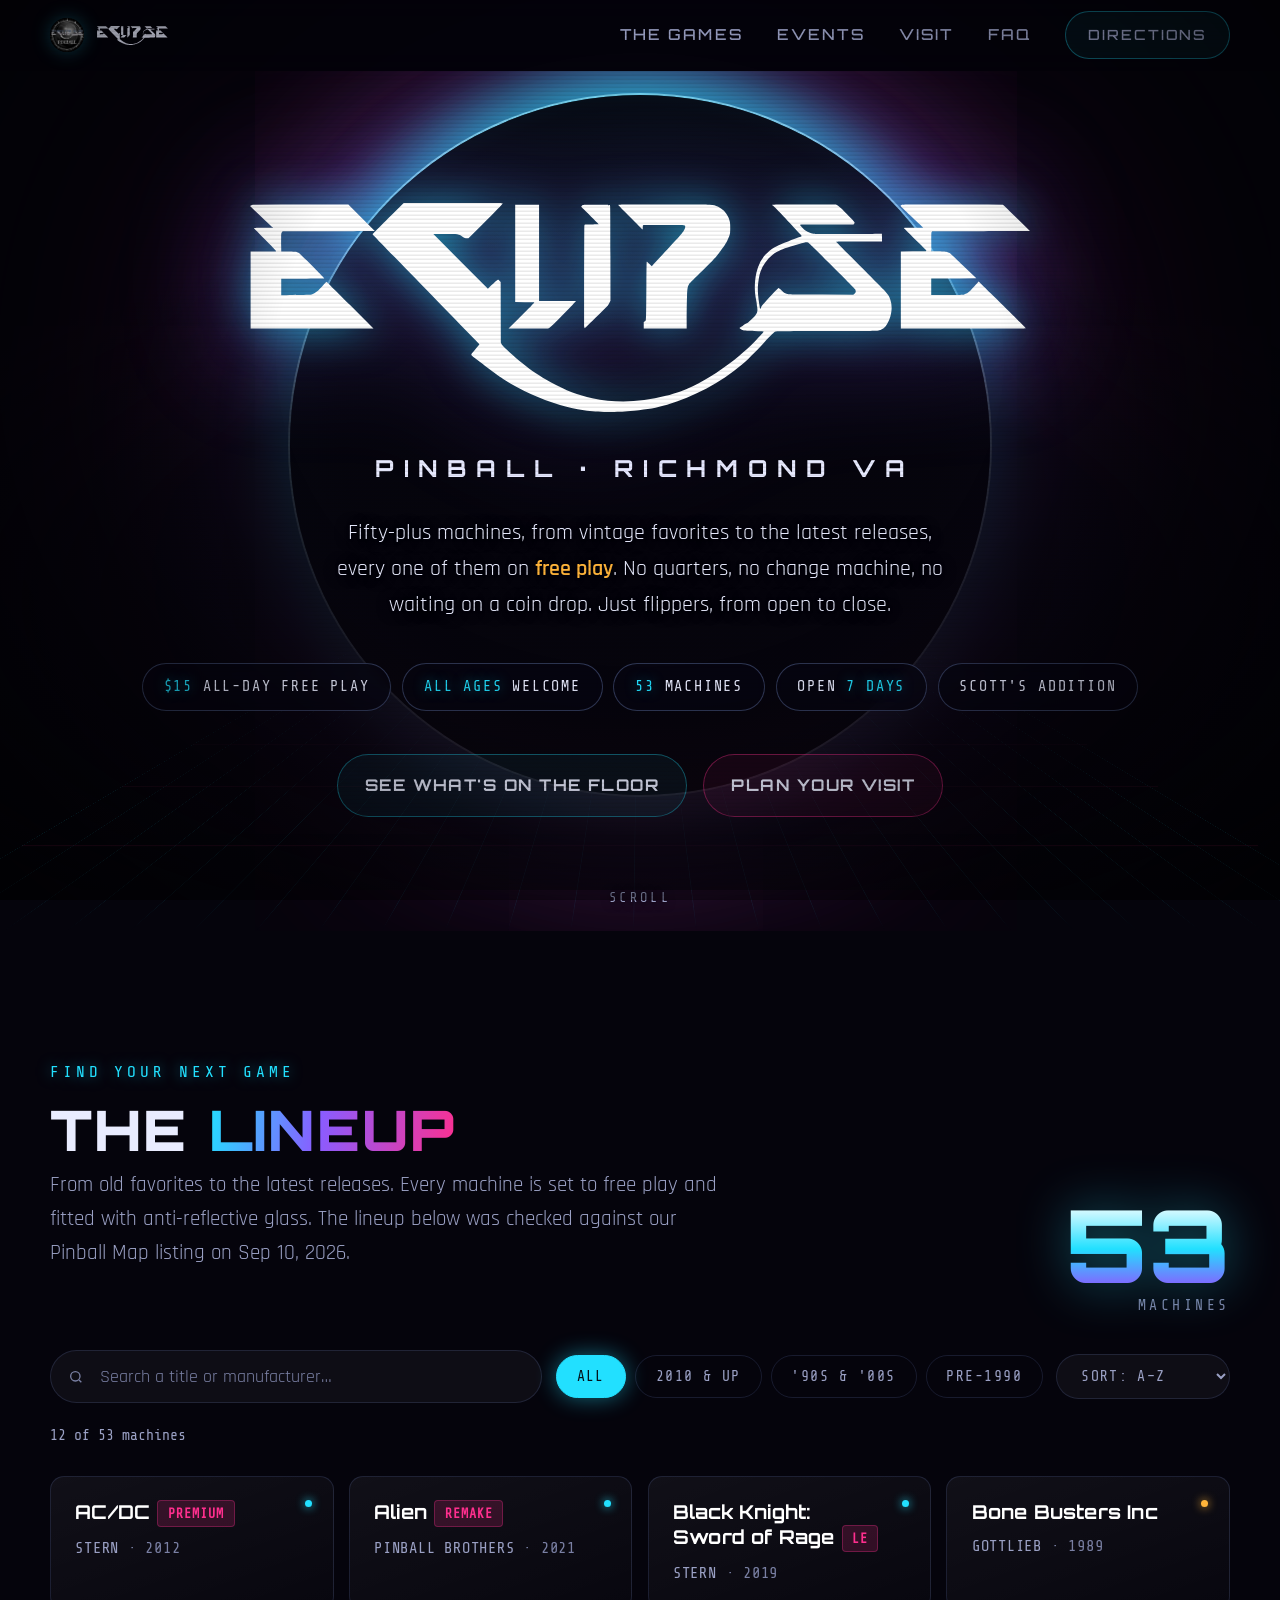
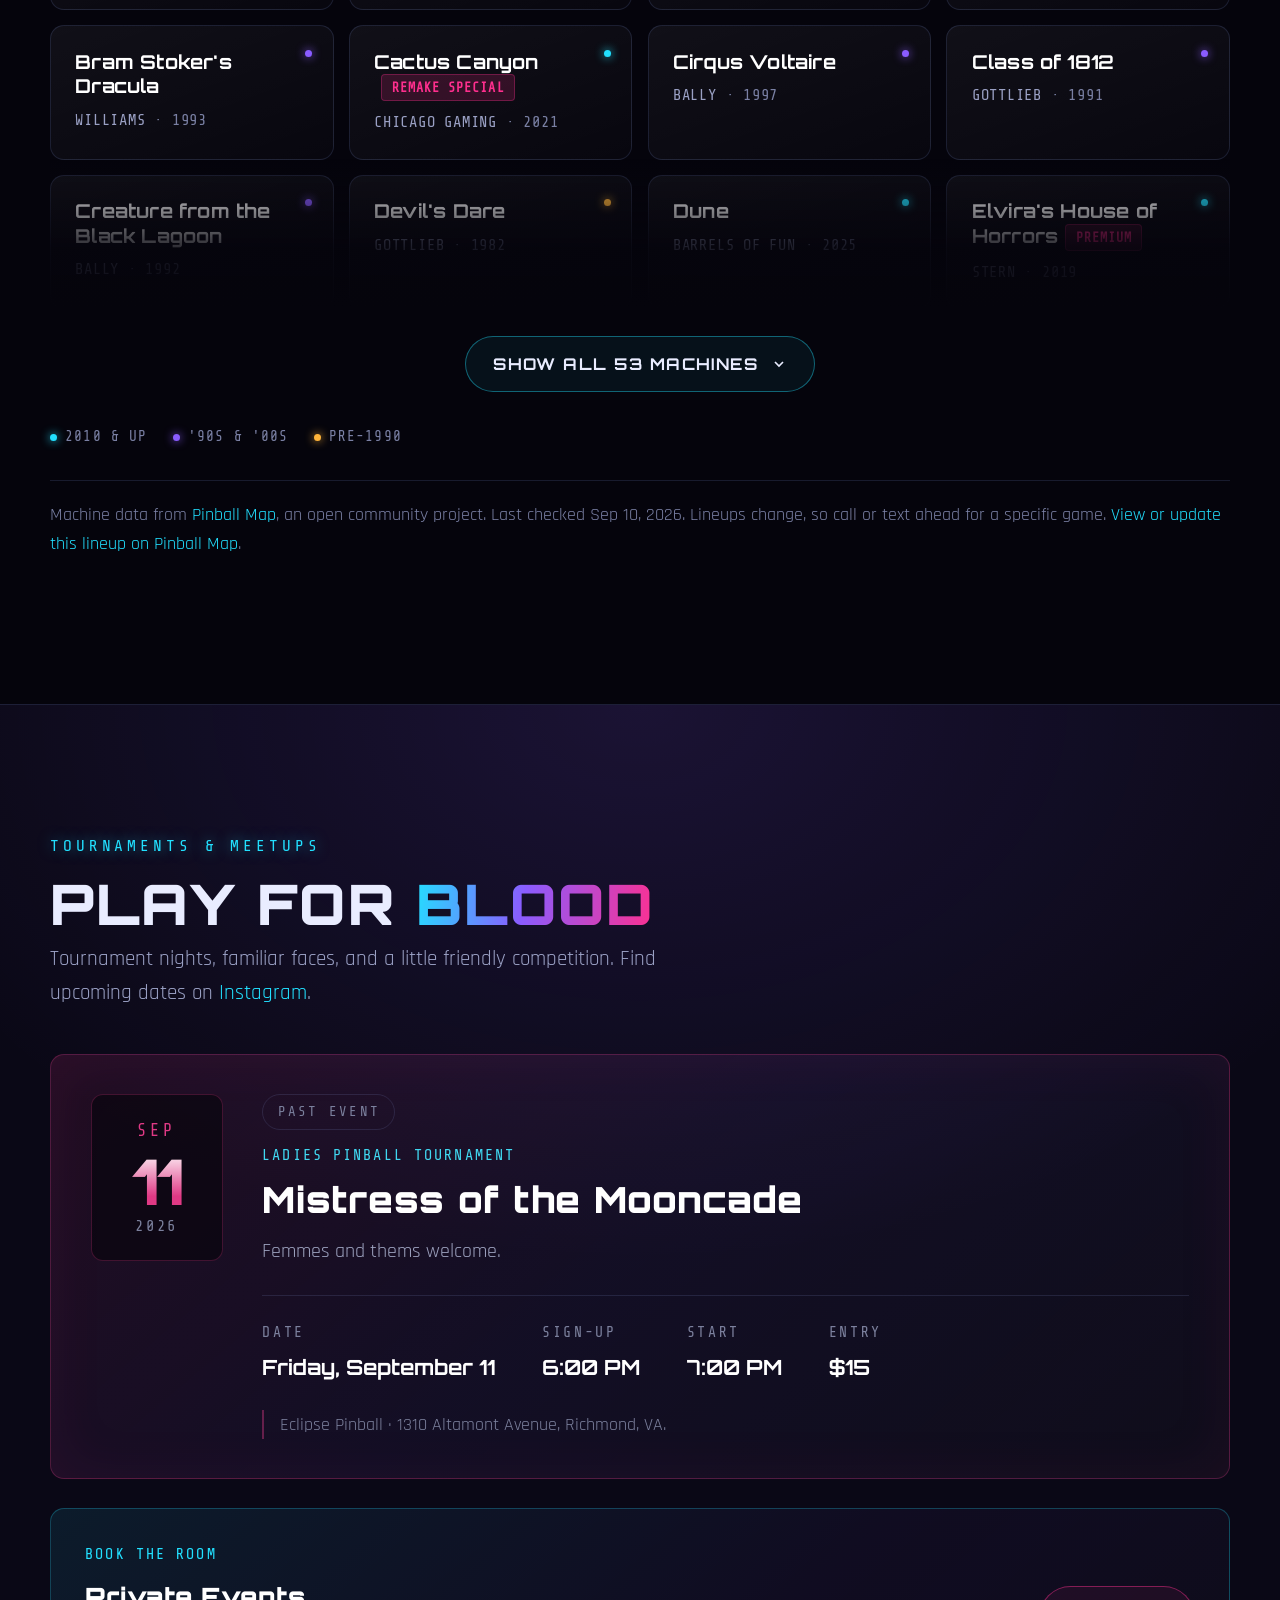
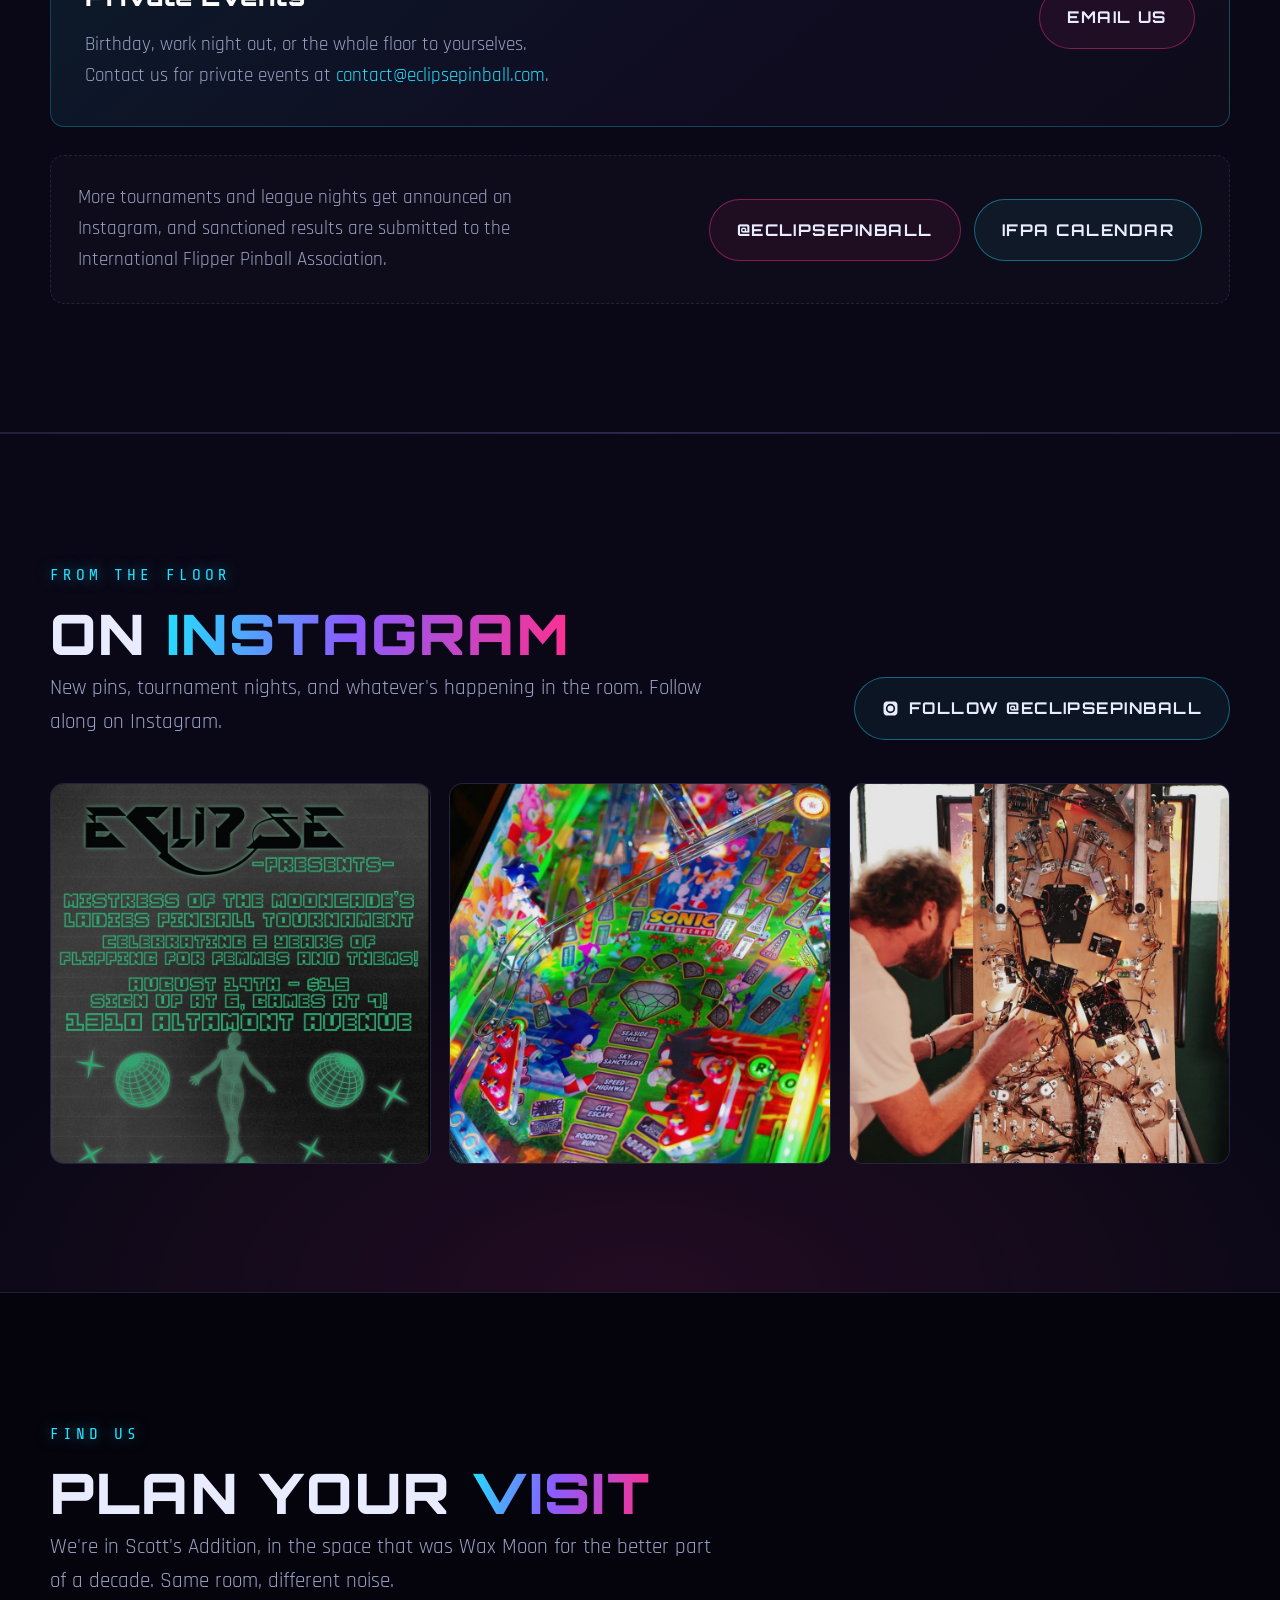
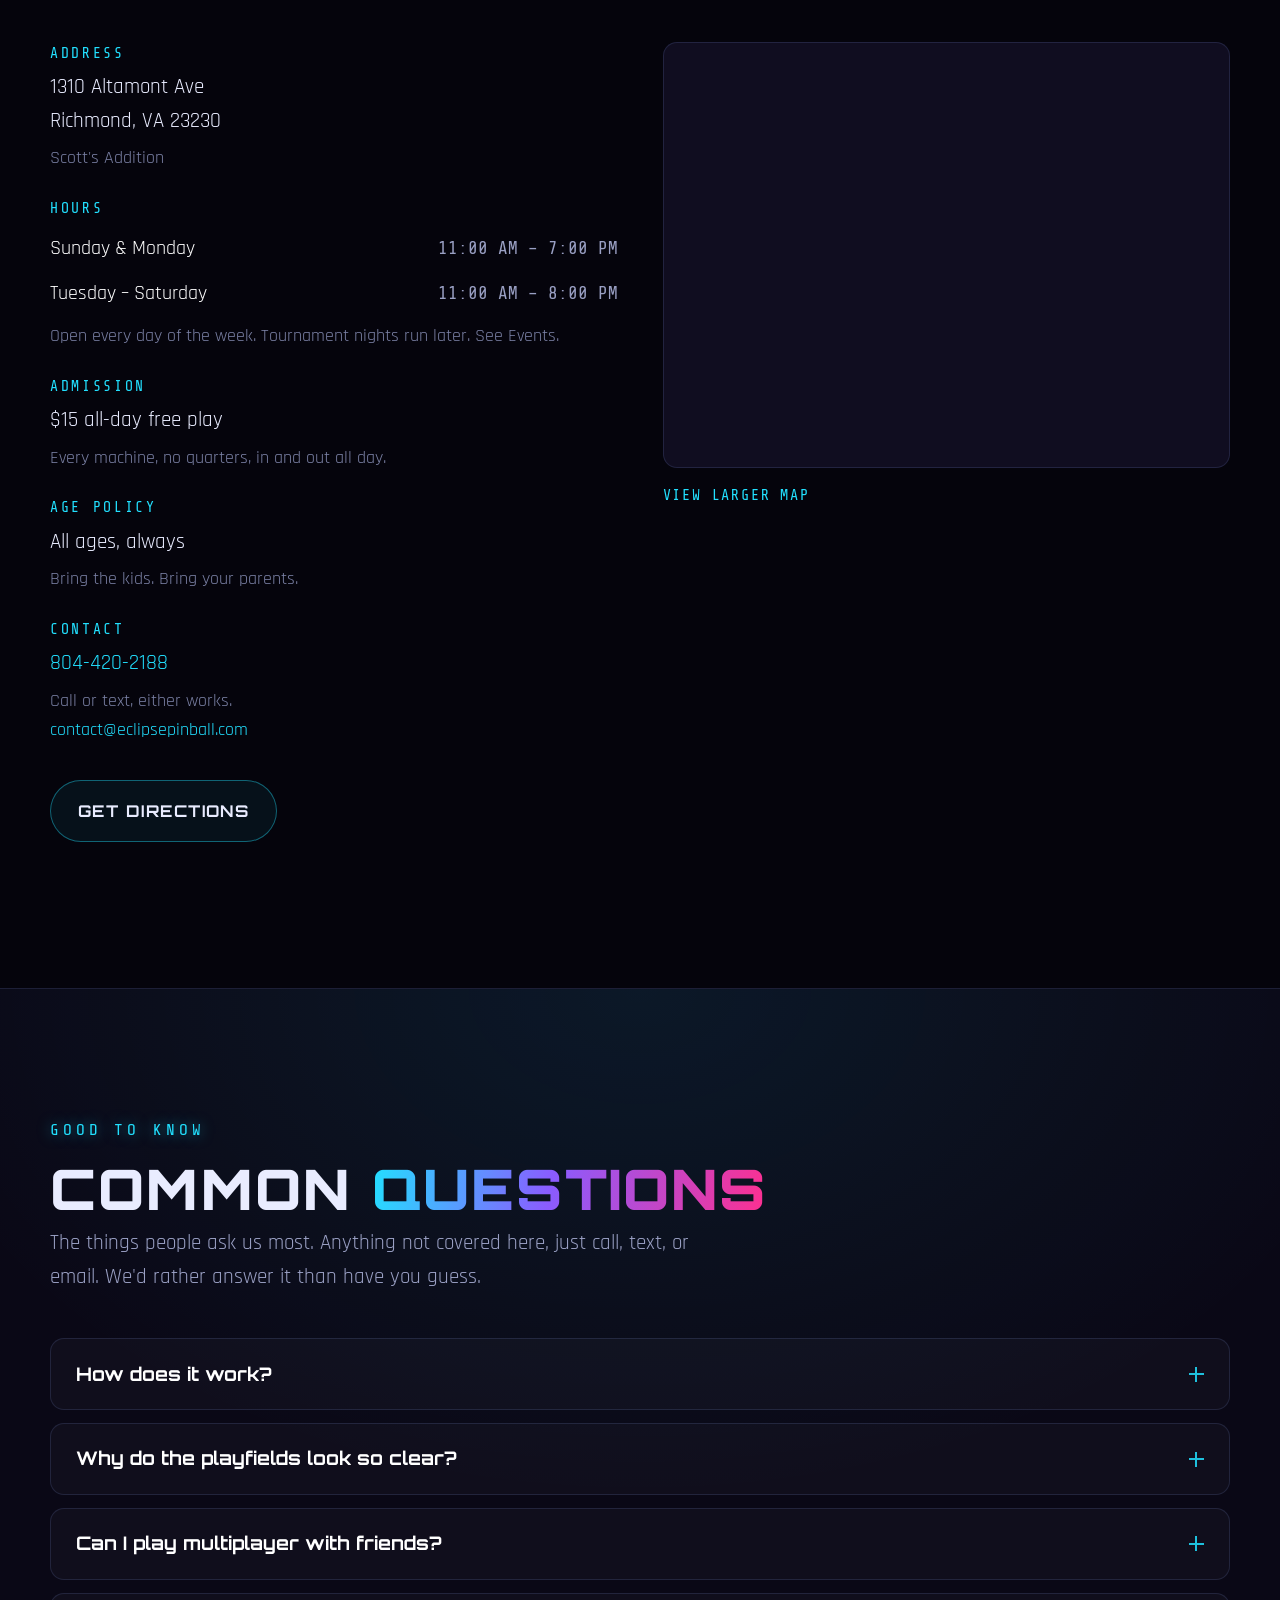
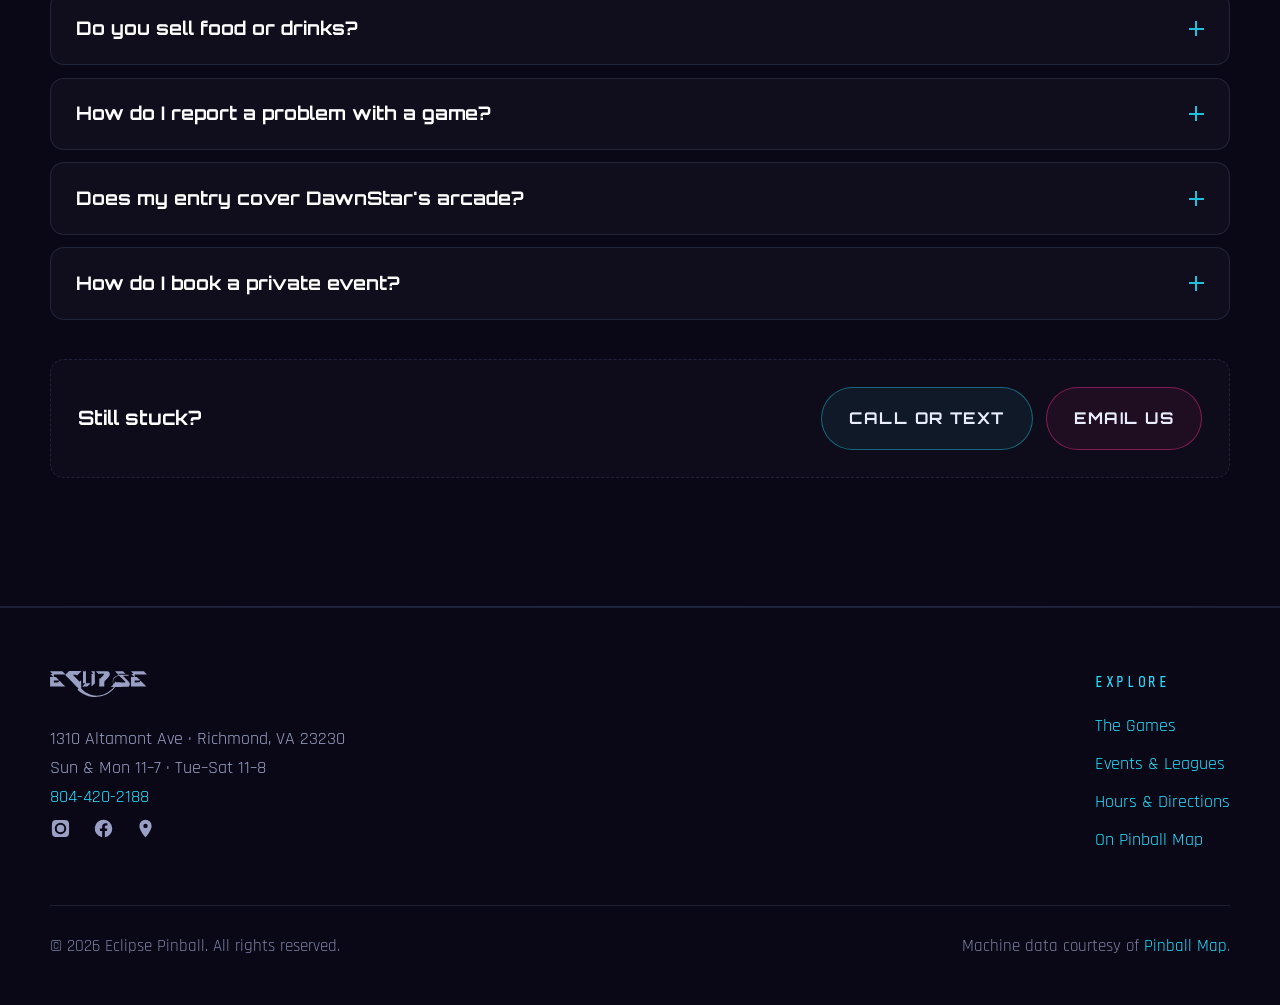
==== commit 72fdaae2: "Update featured Mooncade tournament for September 11" ====
--- a/index.html
+++ b/index.html
@@ -209,33 +209,28 @@
 
     <!-- FEATURED EVENT
          To swap in the next tournament: update the copy below and change
-         data-ends to that event's end time. Once data-ends is in the past the
-         card automatically dims and shows a "Past event" tag, so a stale site
-         never advertises a tournament that already happened. -->
-    <article class="ev-featured rv" data-ends="2026-08-14T23:00:00-04:00">
+         data-ends to the display cutoff. This flyer gives no end time, so use
+         midnight after the event date; this is not an advertised end time.
+         After the cutoff the card shows a "Past event" tag. -->
+    <article class="ev-featured rv" data-ends="2026-09-12T00:00:00-04:00">
       <div class="date-block" aria-hidden="true">
-        <span class="mo">Aug</span>
-        <span class="day">14</span>
+        <span class="mo">Sep</span>
+        <span class="day">11</span>
         <span class="yr">2026</span>
       </div>
       <div class="ev-body">
-        <p class="tag">2 Year Anniversary · Ladies Tournament</p>
+        <p class="tag">Ladies Pinball Tournament</p>
         <h3>Mistress of the Mooncade</h3>
-        <p class="ev-lede">Two years of Mistress of the Mooncade, and the community
-          keeps growing. We've just expanded the arcade, which means plenty of room
-          for new pins, and plenty of room for you.</p>
-        <p class="ev-lede">Bringing partners or friends to cheer you on? They're
-          welcome to play the non-tournament pins while you compete.</p>
+        <p class="ev-lede">Femmes and thems welcome.</p>
 
         <dl class="ev-detail">
-          <div><dt>Date</dt><dd><time datetime="2026-08-14">Friday, August 14</time></dd></div>
+          <div><dt>Date</dt><dd><time datetime="2026-09-11">Friday, September 11</time></dd></div>
           <div><dt>Sign-up</dt><dd>6:00 PM</dd></div>
           <div><dt>Start</dt><dd>7:00 PM</dd></div>
           <div><dt>Entry</dt><dd>$15</dd></div>
         </dl>
 
-        <p class="ev-note">Arrive a little early. You'll want time to find parking
-          and get some practice in before the tournament starts.</p>
+        <p class="ev-note">Eclipse Pinball · 1310 Altamont Avenue, Richmond, VA.</p>
       </div>
     </article>
 
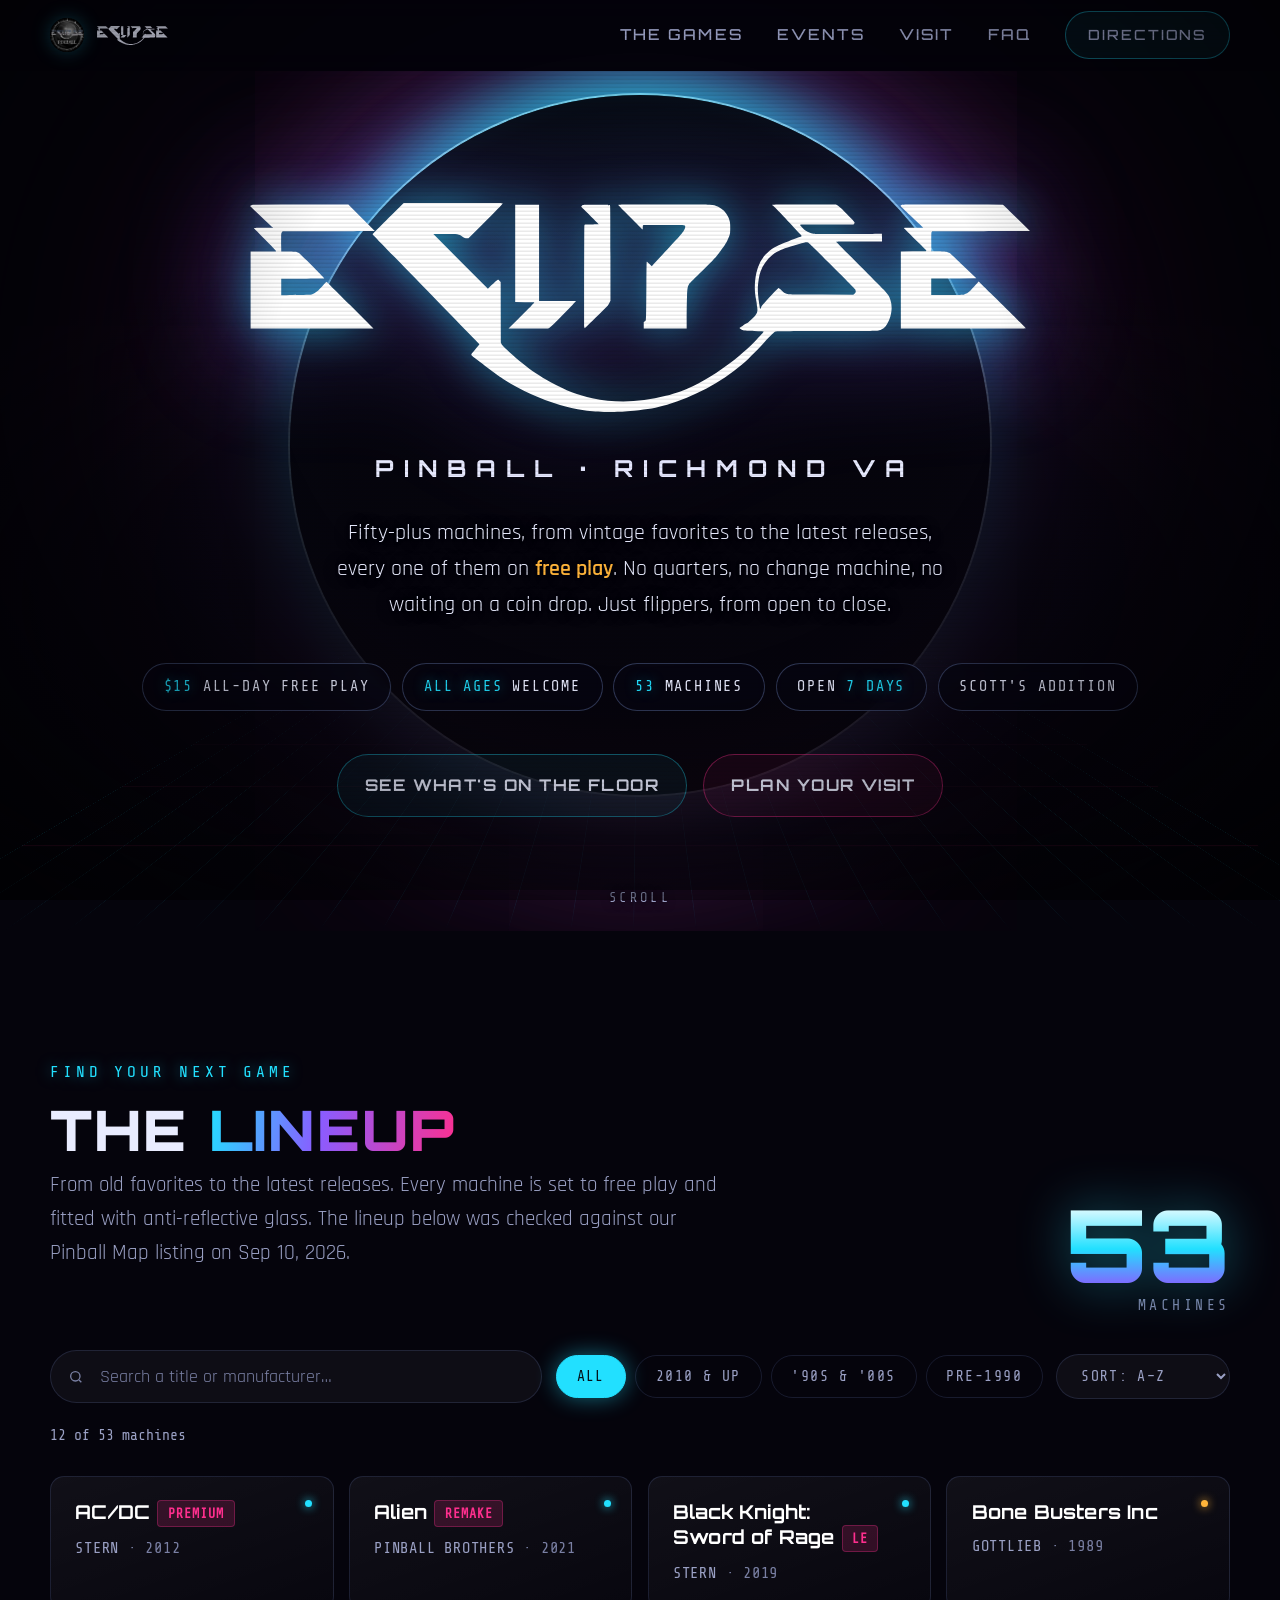
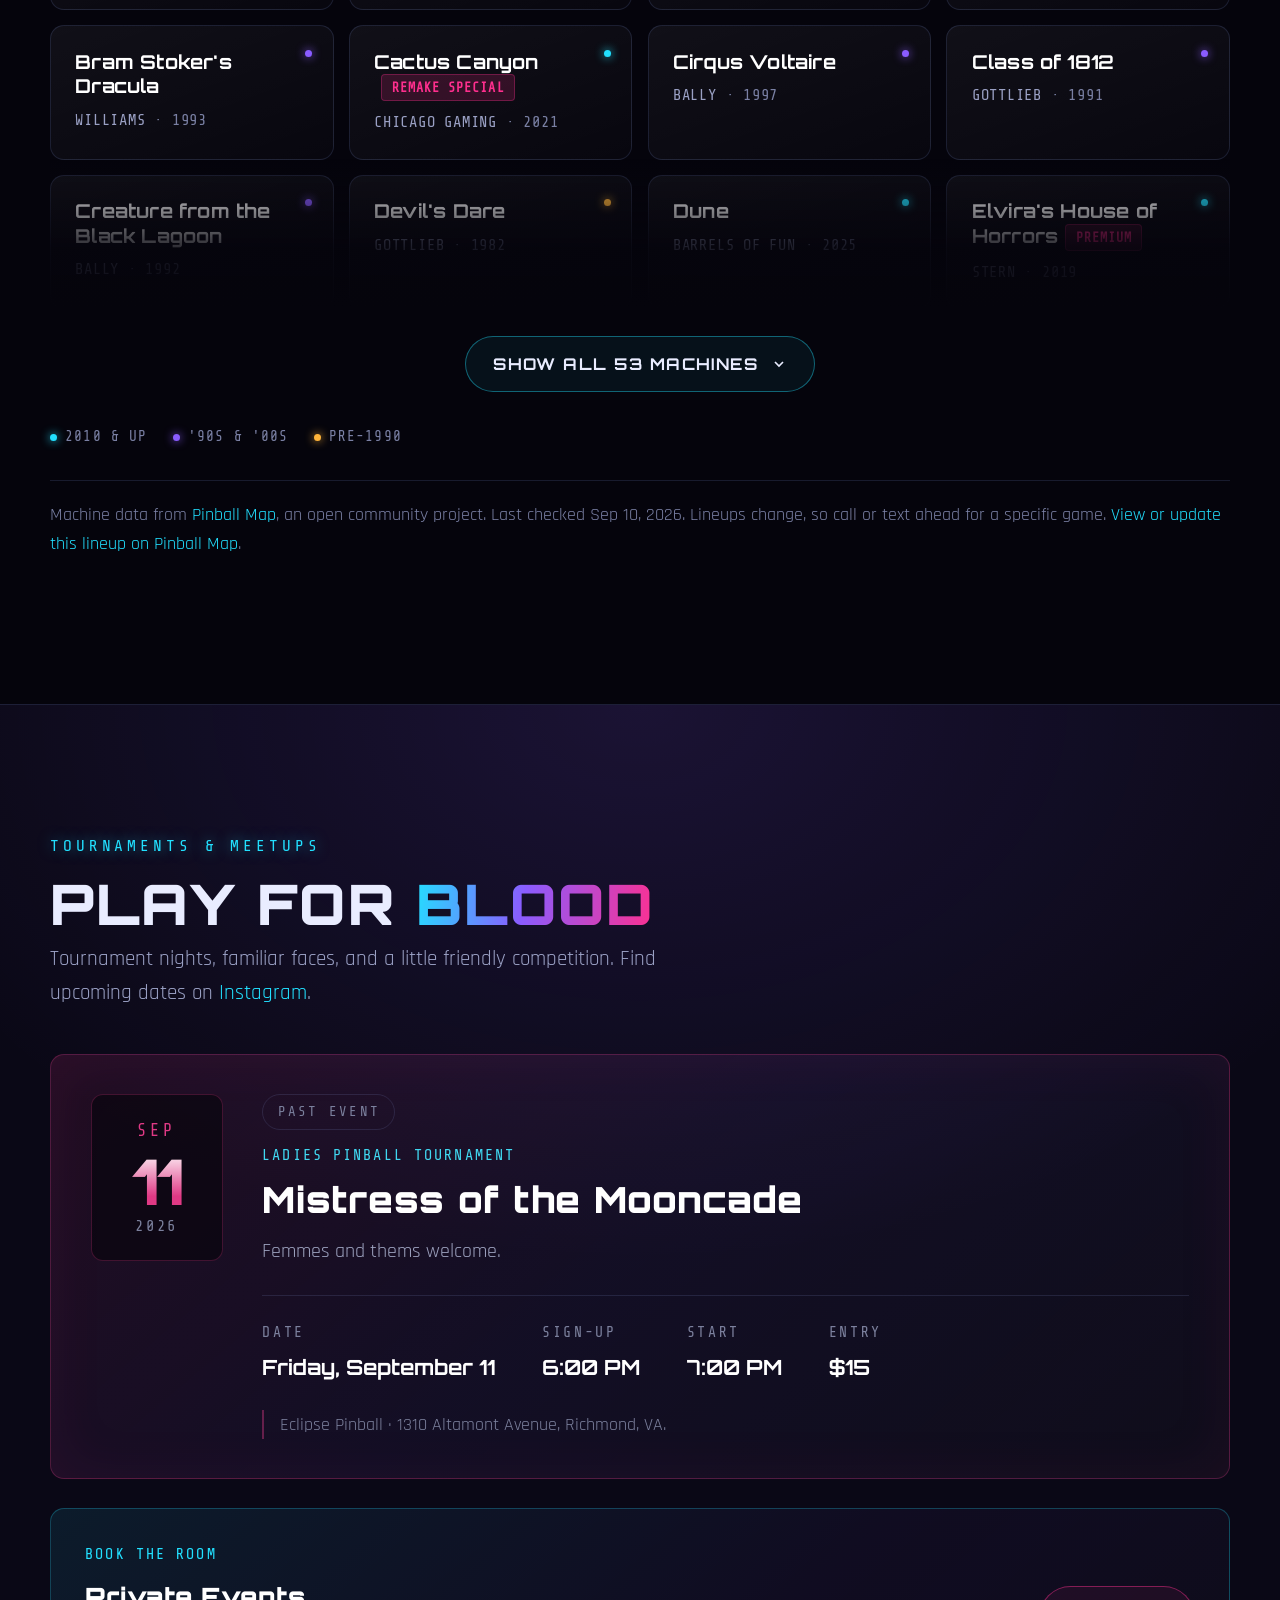
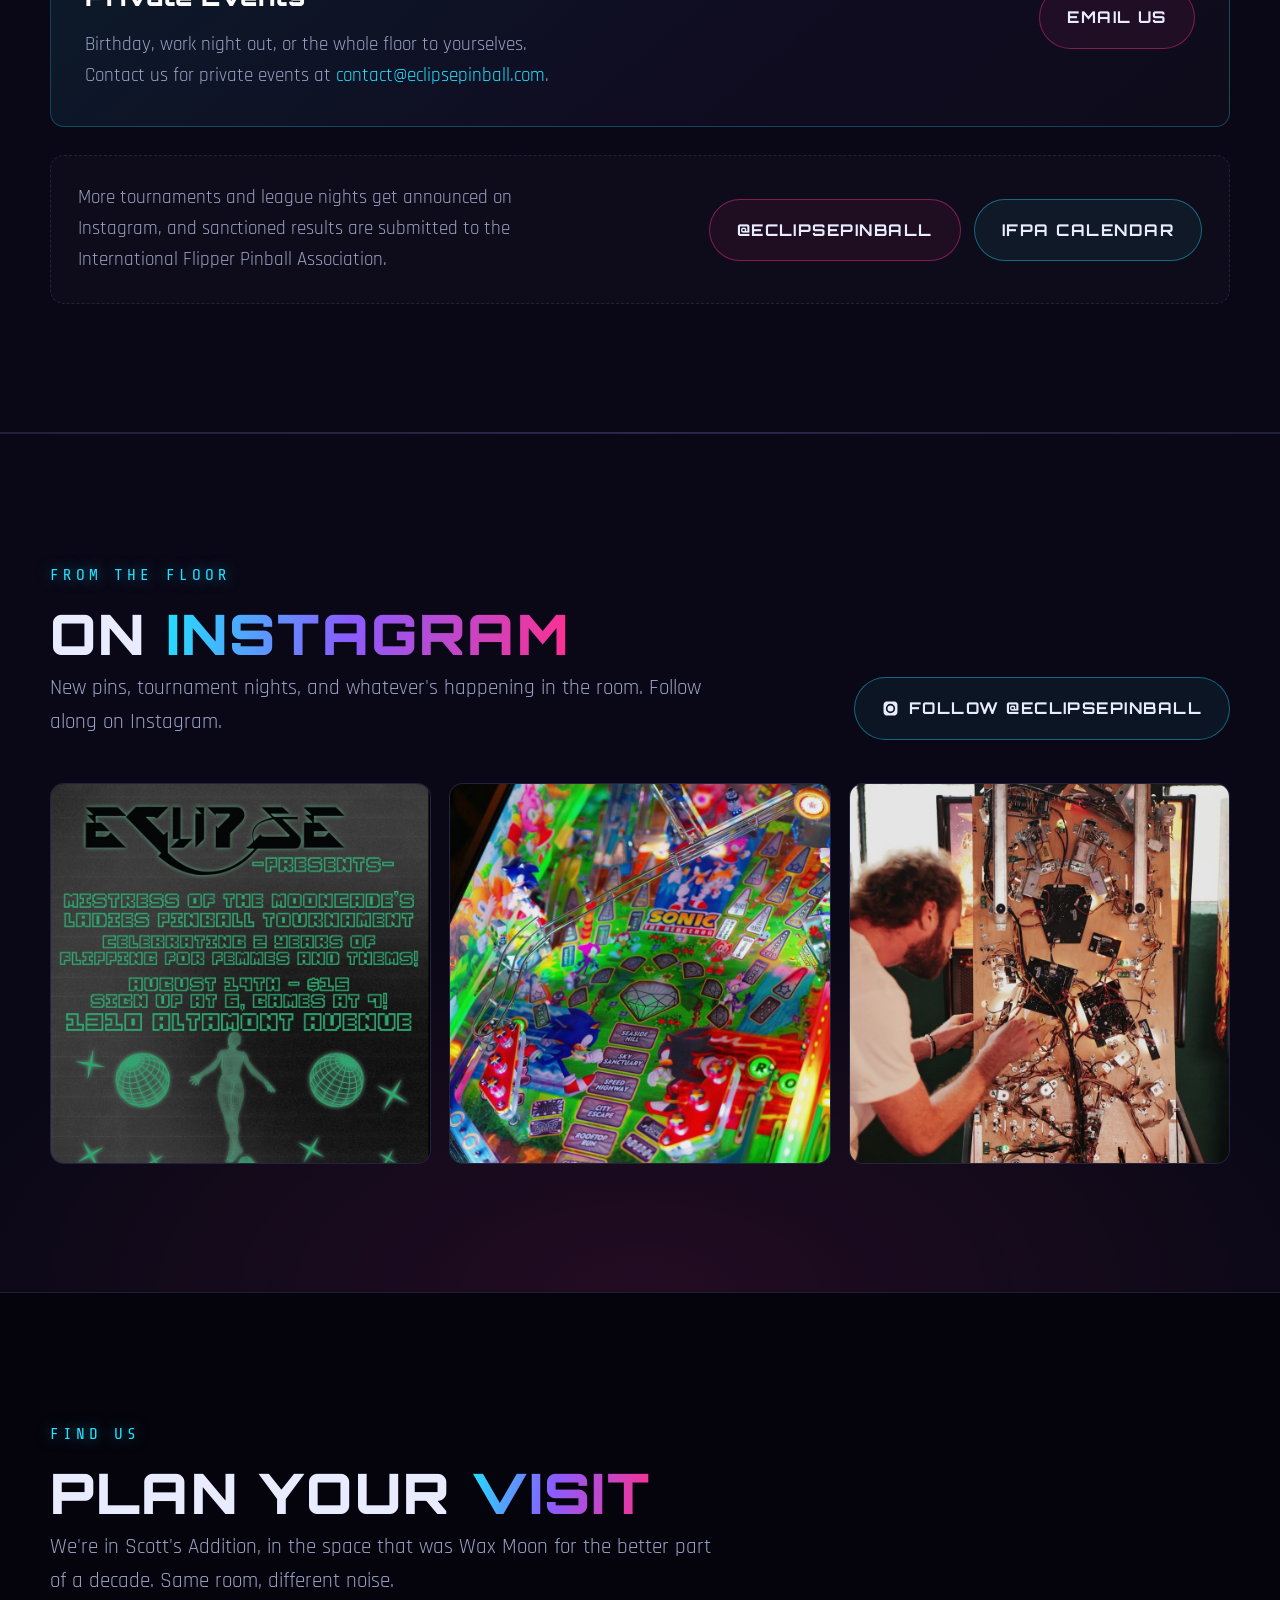
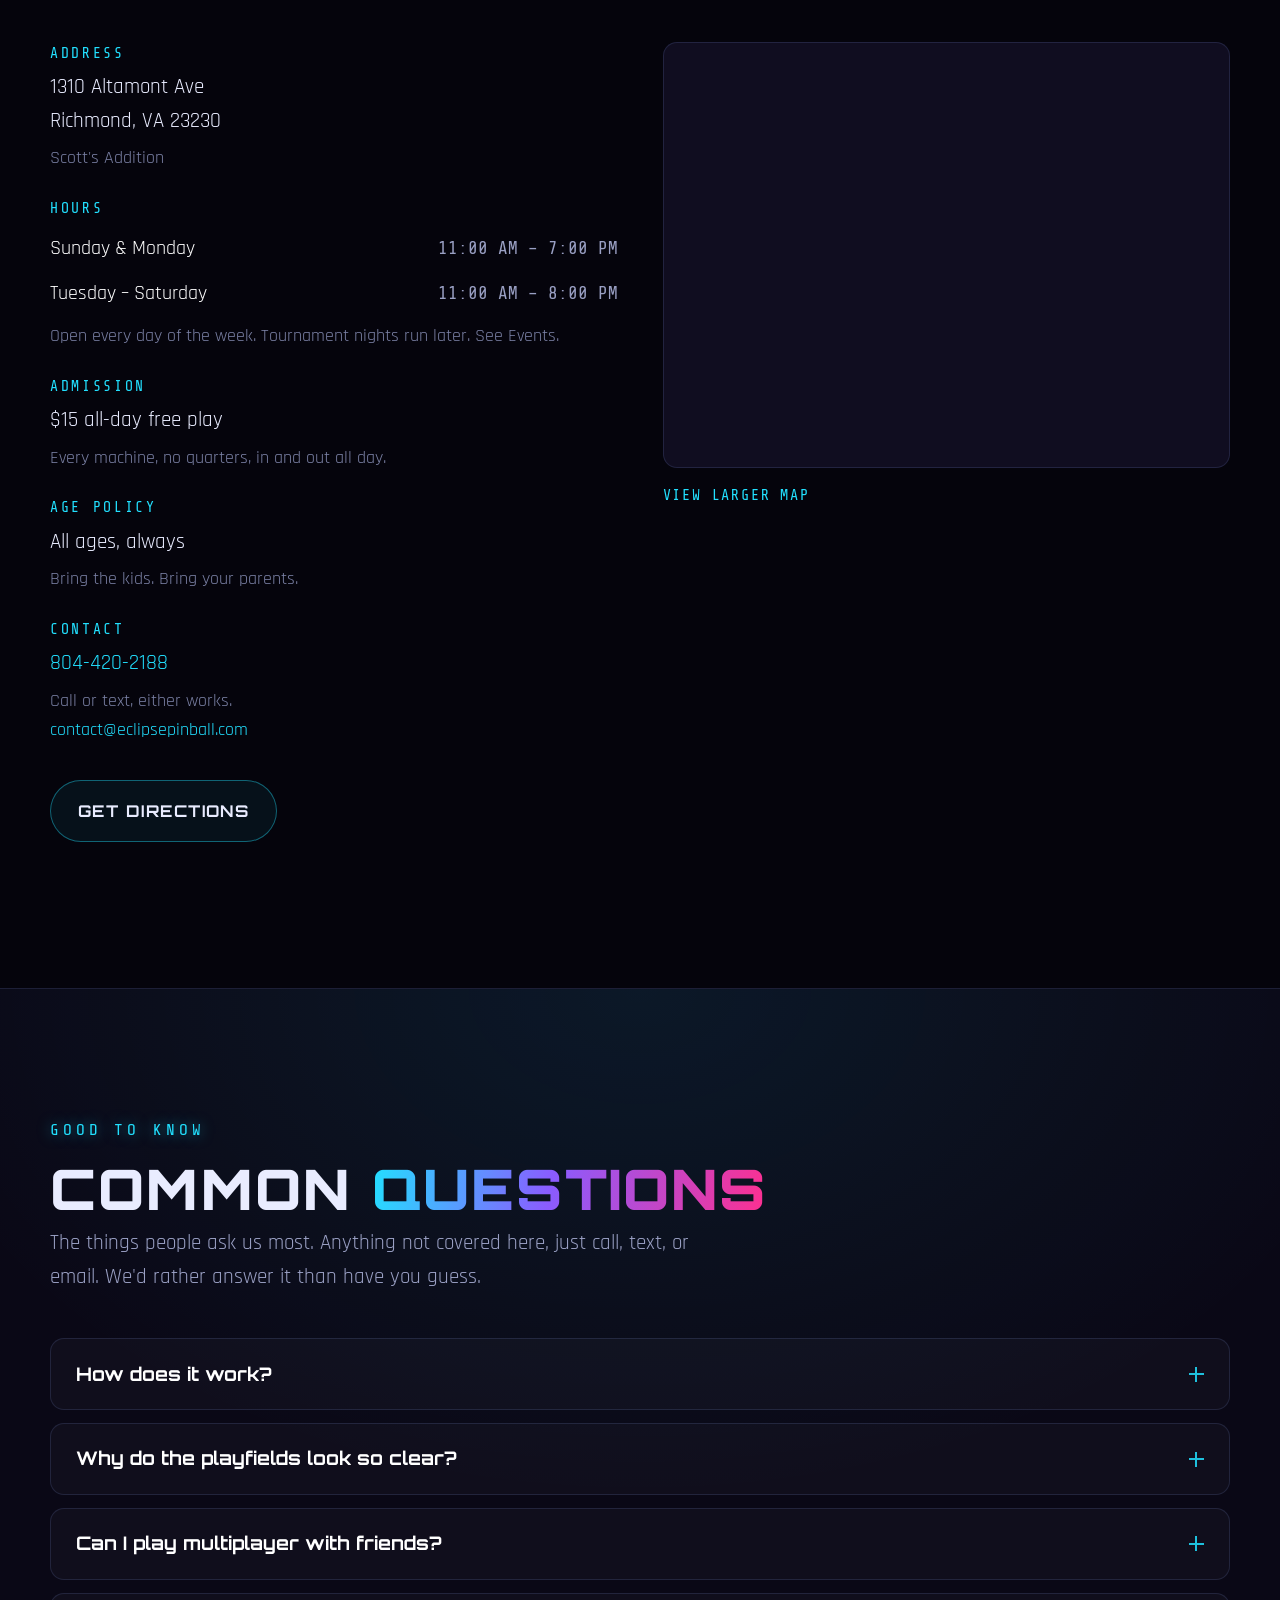
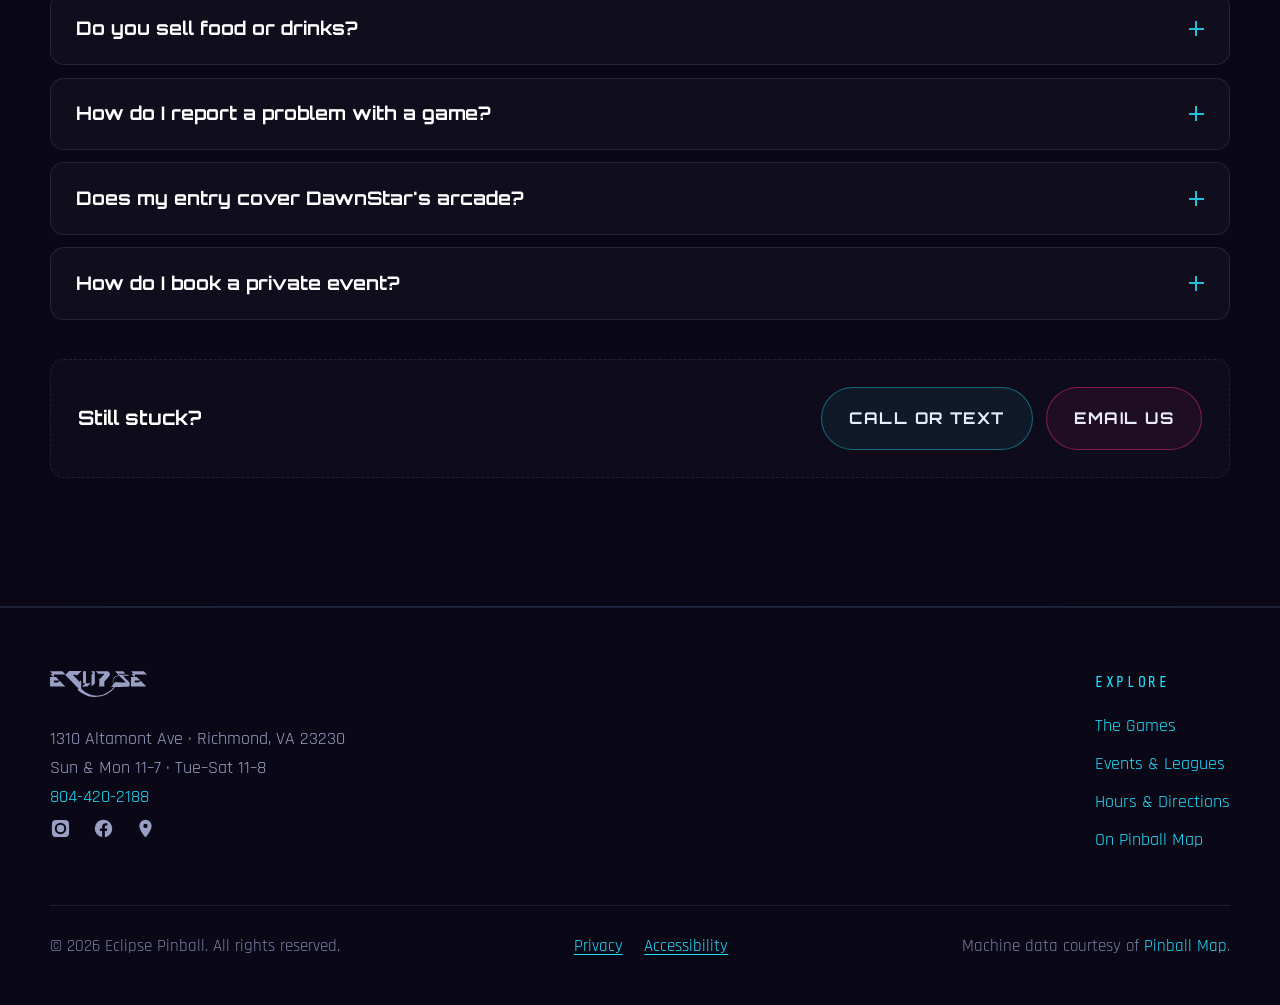
==== commit adfed713: "Add privacy and accessibility information pages" ====
--- a/index.html
+++ b/index.html
@@ -500,6 +500,10 @@
     </div>
     <div class="legal">
       <span>© <span id="yr">2026</span> Eclipse Pinball. All rights reserved.</span>
+      <nav class="policy-links" aria-label="Policies">
+        <a href="privacy.html">Privacy</a>
+        <a href="accessibility.html">Accessibility</a>
+      </nav>
       <span>Machine data courtesy of <a href="https://pinballmap.com" target="_blank" rel="noopener">Pinball Map</a>.</span>
     </div>
   </div>
--- a/assets/site.css
+++ b/assets/site.css
@@ -736,6 +736,26 @@
 /* Small refinements around the original design. */
 .skip-link{position:fixed;top:.5rem;left:1rem;z-index:1000;padding:.6rem 1rem;background:var(--cyan);color:var(--void);transform:translateY(-200%)}
 .skip-link:focus{transform:none}
+.policy-links{display:flex;flex-wrap:wrap;gap:.5rem 1.2rem}
+.policy-links a{text-decoration:underline;text-underline-offset:.2em}
+.policy-links a[aria-current="page"]{color:var(--text)}
+header.policy-header{border-bottom-color:var(--line)}
+.policy-brand{margin-right:auto;flex-shrink:0}
+.policy-brand img{width:clamp(110px,20vw,150px);height:auto}
+.policy-back{font-size:1rem;text-align:right;text-decoration:underline;text-underline-offset:.2em}
+.policy-document{max-width:780px;padding-block:clamp(2.5rem,6vw,4.5rem);font-size:1.12rem;line-height:1.65}
+.policy-document h1{font:900 clamp(1.55rem,4.5vw,2.8rem)/1.2 var(--display);letter-spacing:.01em;margin:0 0 .8rem;color:var(--text);overflow-wrap:anywhere}
+.policy-date{font:400 .82rem/1.5 var(--mono);color:var(--dim);margin:0 0 1.8rem}
+.policy-intro{font-size:1.15em;line-height:1.55;margin:0 0 2rem}
+.policy-section{padding:0;margin:2rem 0 0;scroll-margin-top:90px}
+.policy-section h2{font:700 1.12rem/1.45 var(--display);color:var(--cyan);margin:0 0 .8rem}
+.policy-section p{margin:.7rem 0;color:var(--text)}
+.policy-section a{text-decoration:underline;text-underline-offset:.18em;overflow-wrap:anywhere}
+.policy-section ul{padding-left:1.35rem;margin:.8rem 0}.policy-section li{margin:.5rem 0}
+.policy-contact{border-left:2px solid var(--cyan);padding-left:1.2rem}
+.policy-contact address{font-style:normal;line-height:1.8;margin:1rem 0;overflow-wrap:anywhere}
+.policy-footer .legal{margin-top:0}
+@media(max-width:420px){.policy-header .nav-in{gap:.8rem}.policy-back{max-width:8rem}.policy-document{font-size:1.05rem}.policy-section h2{font-size:1rem}.policy-contact{padding-left:.85rem}}
 .results-count{margin:1rem 0 0;color:var(--dim);font:400 .82rem/1.5 var(--mono)}
 .game{min-width:0}
 .game h3{overflow-wrap:anywhere}
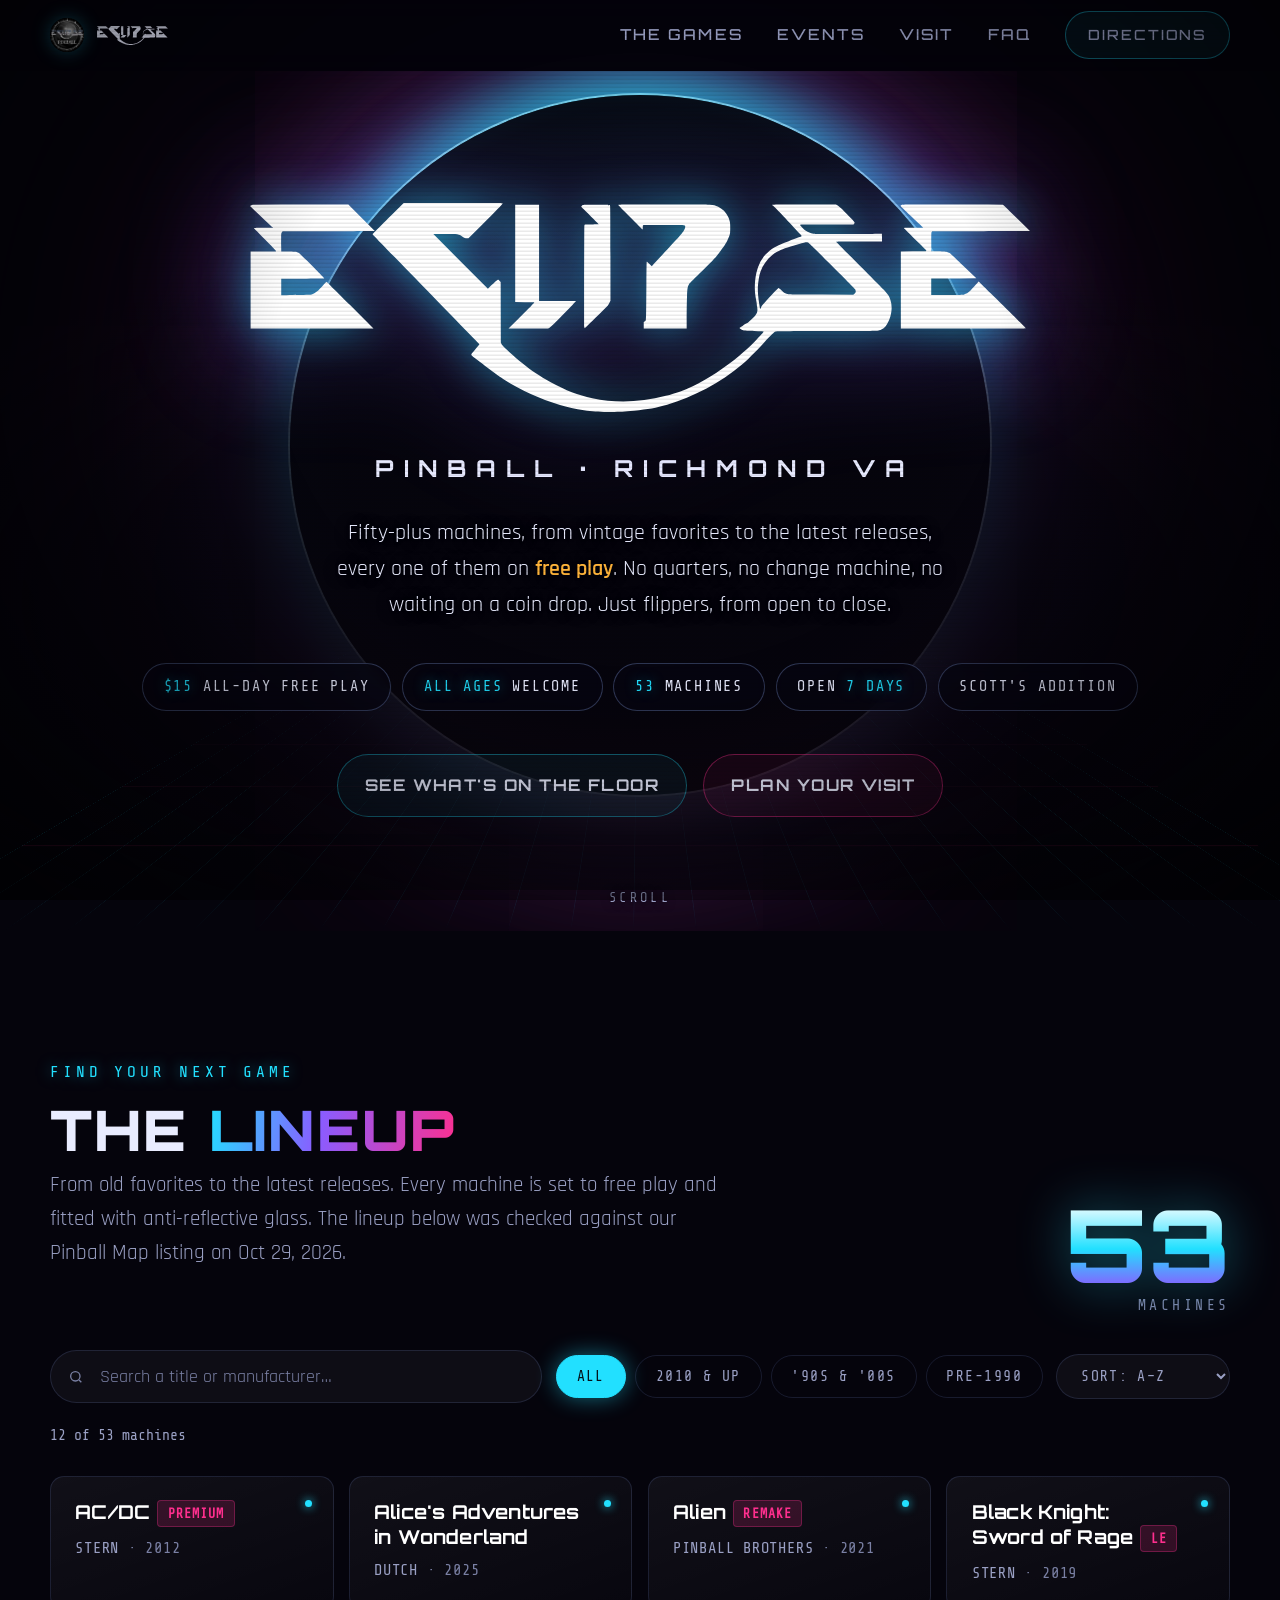
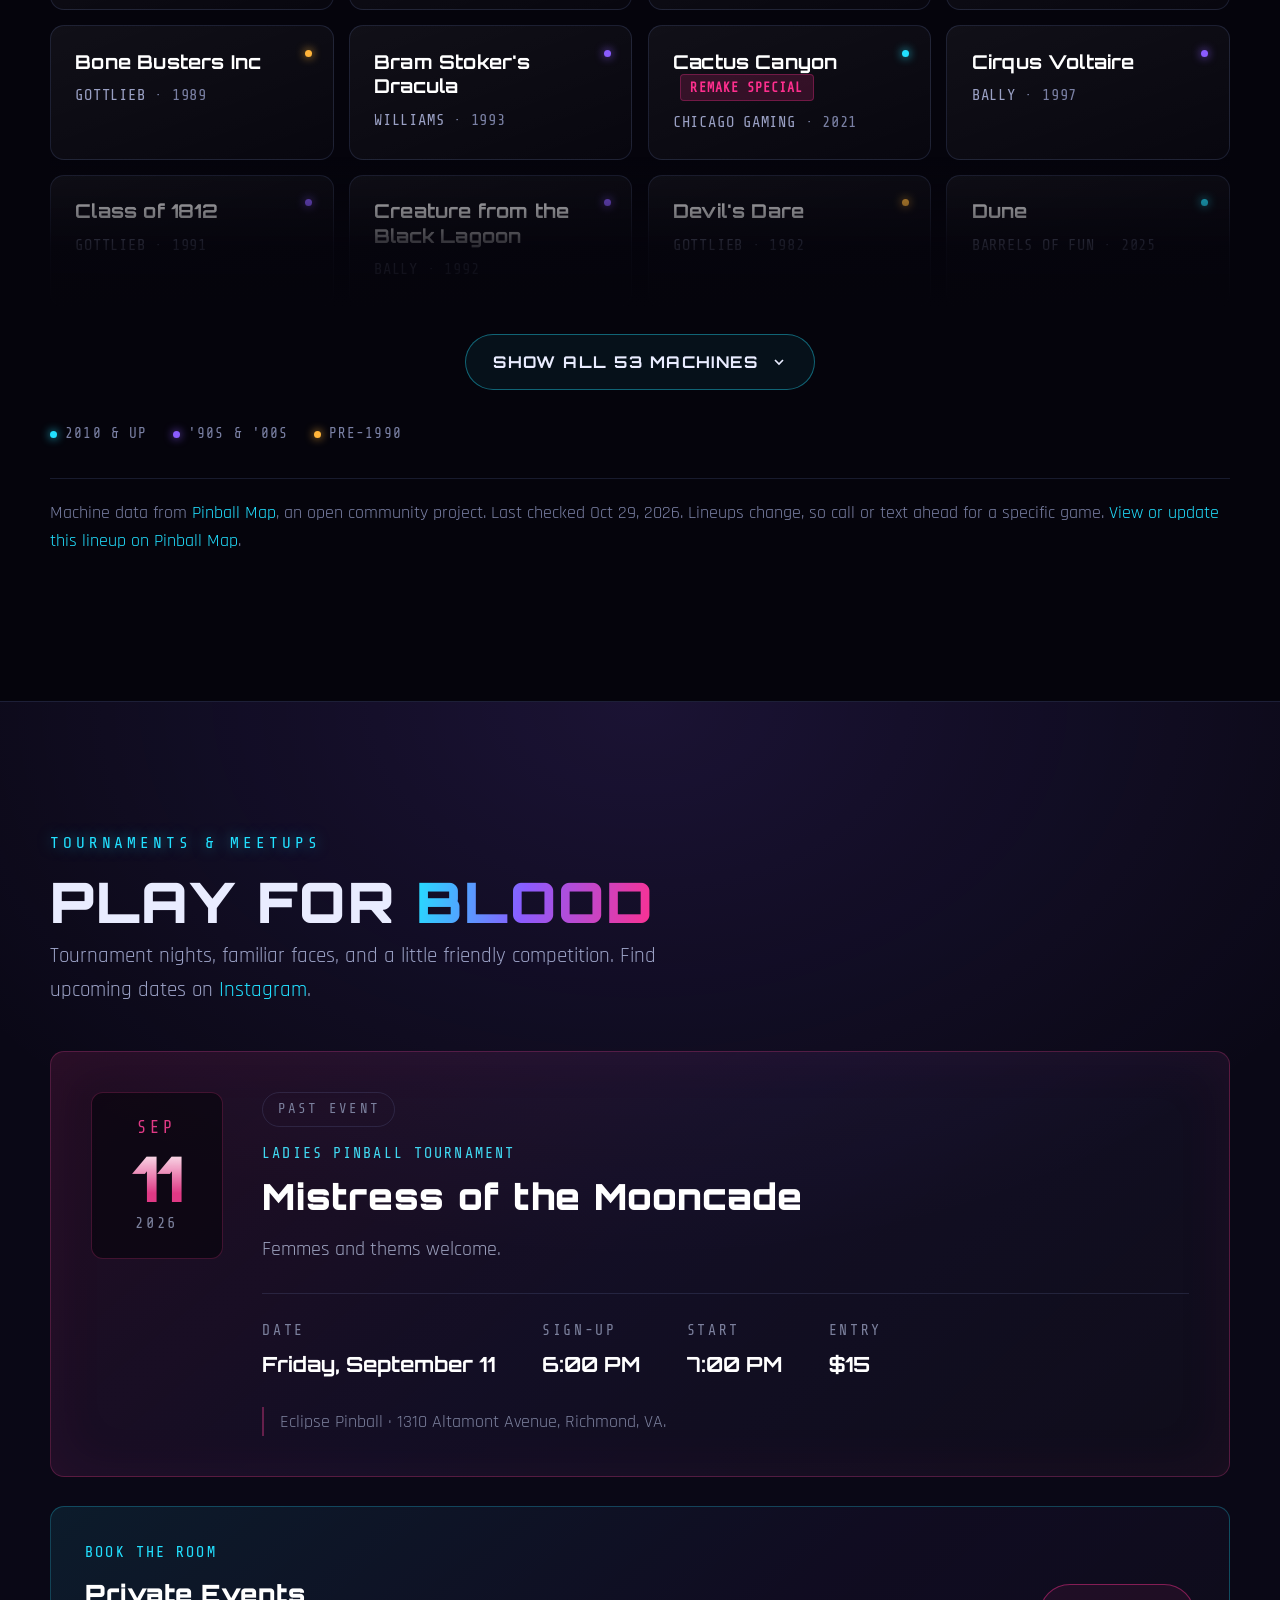
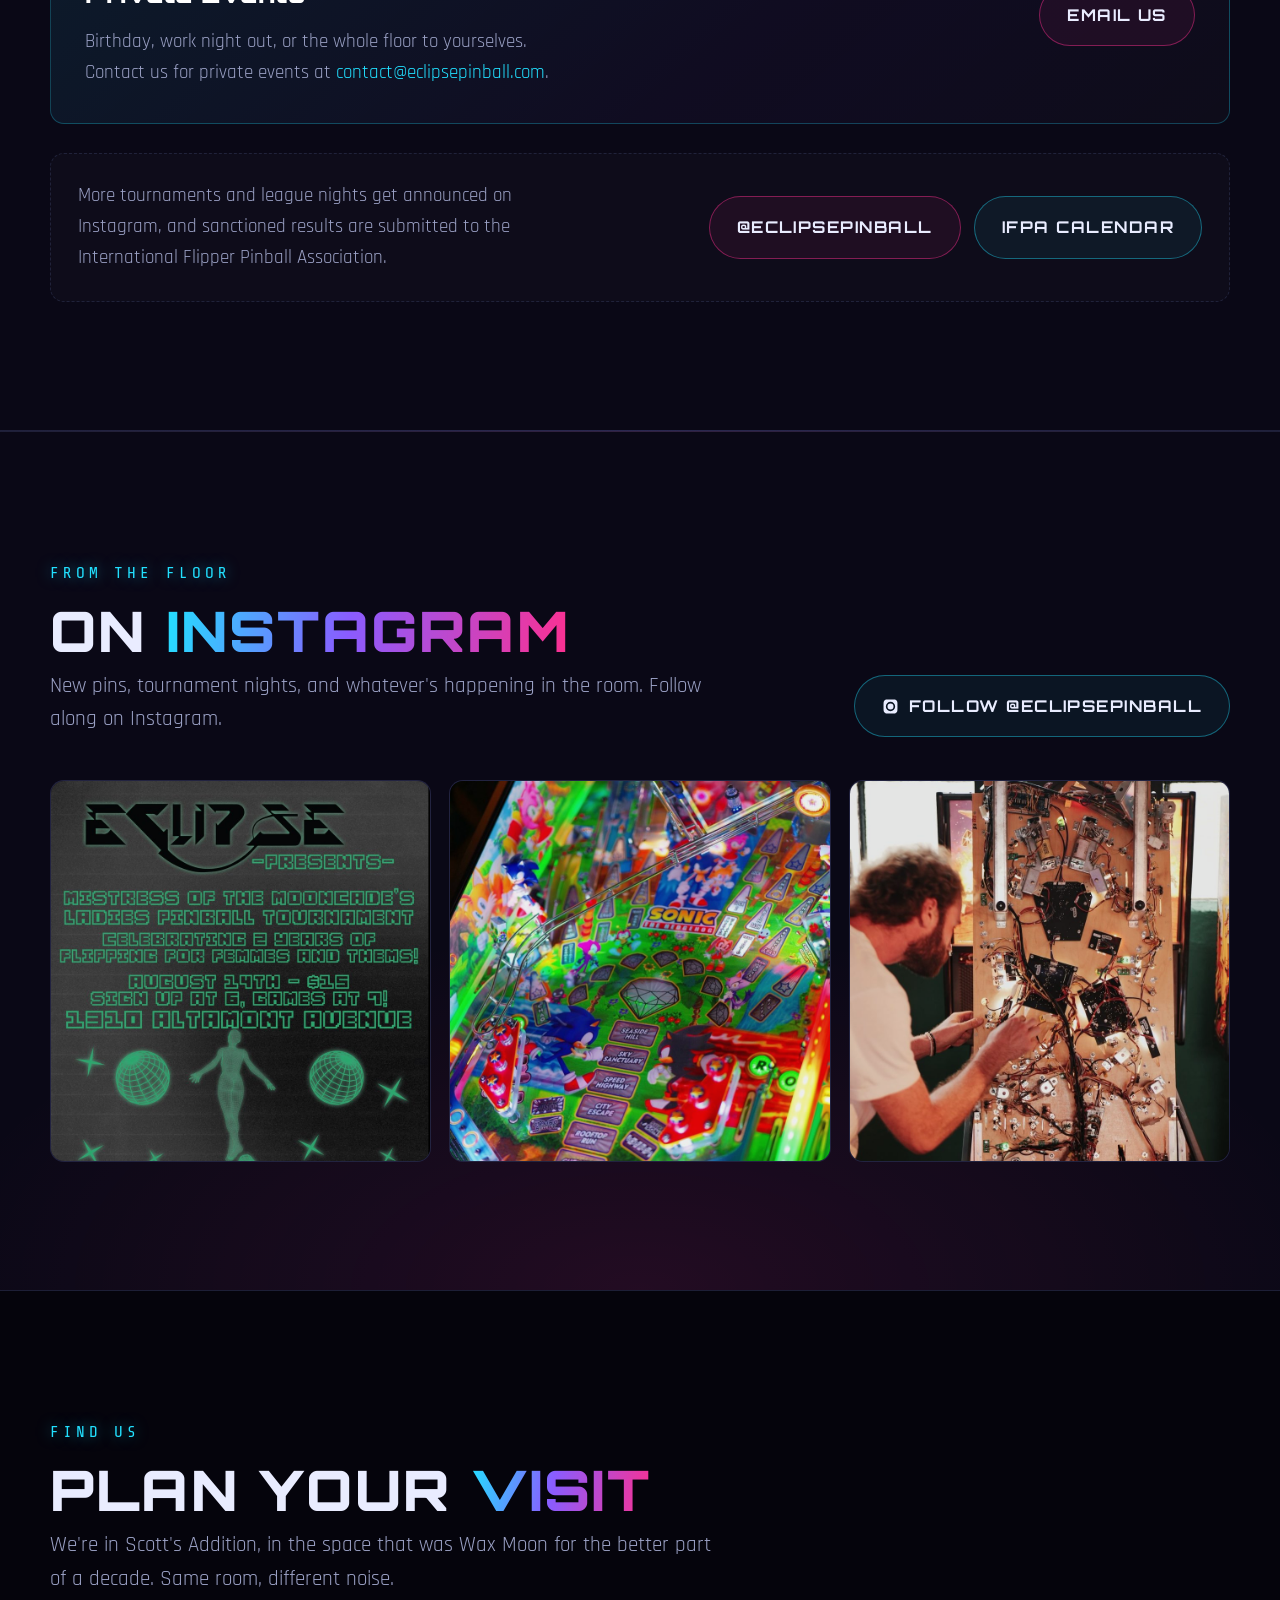
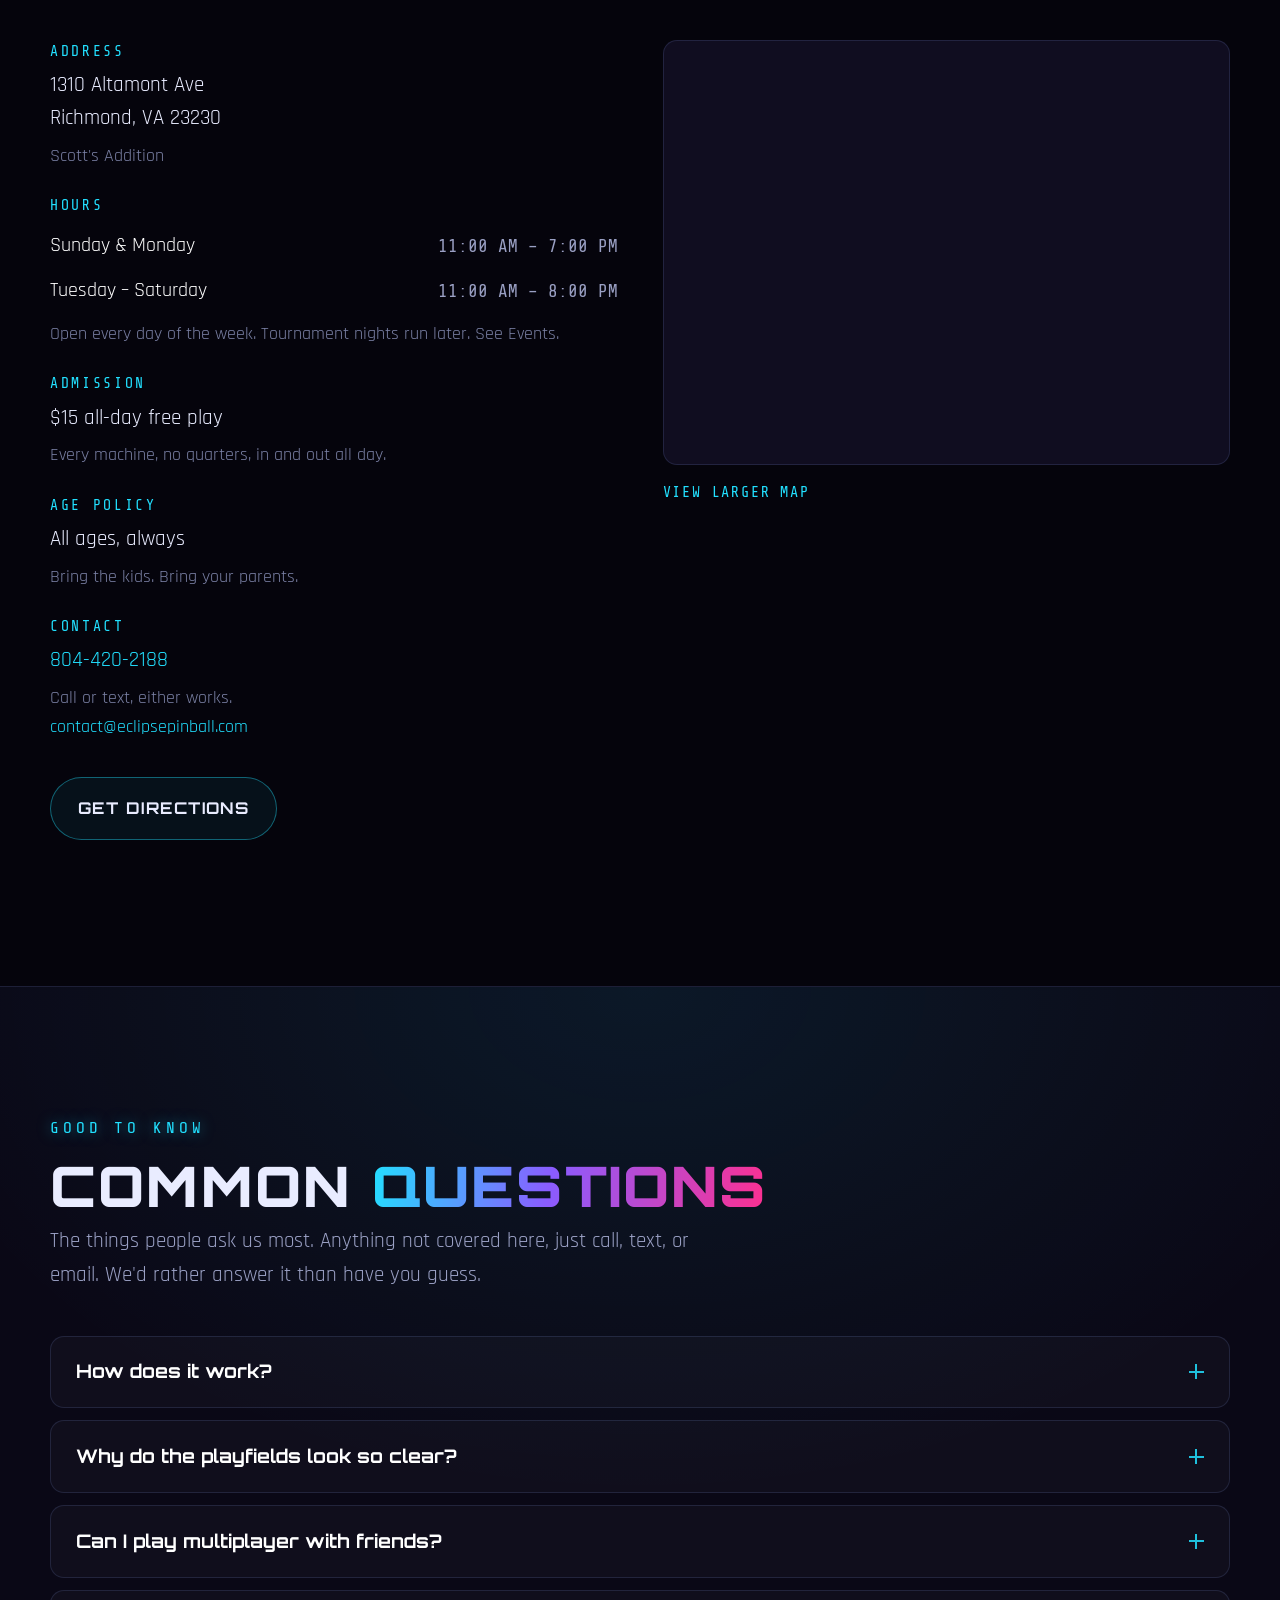
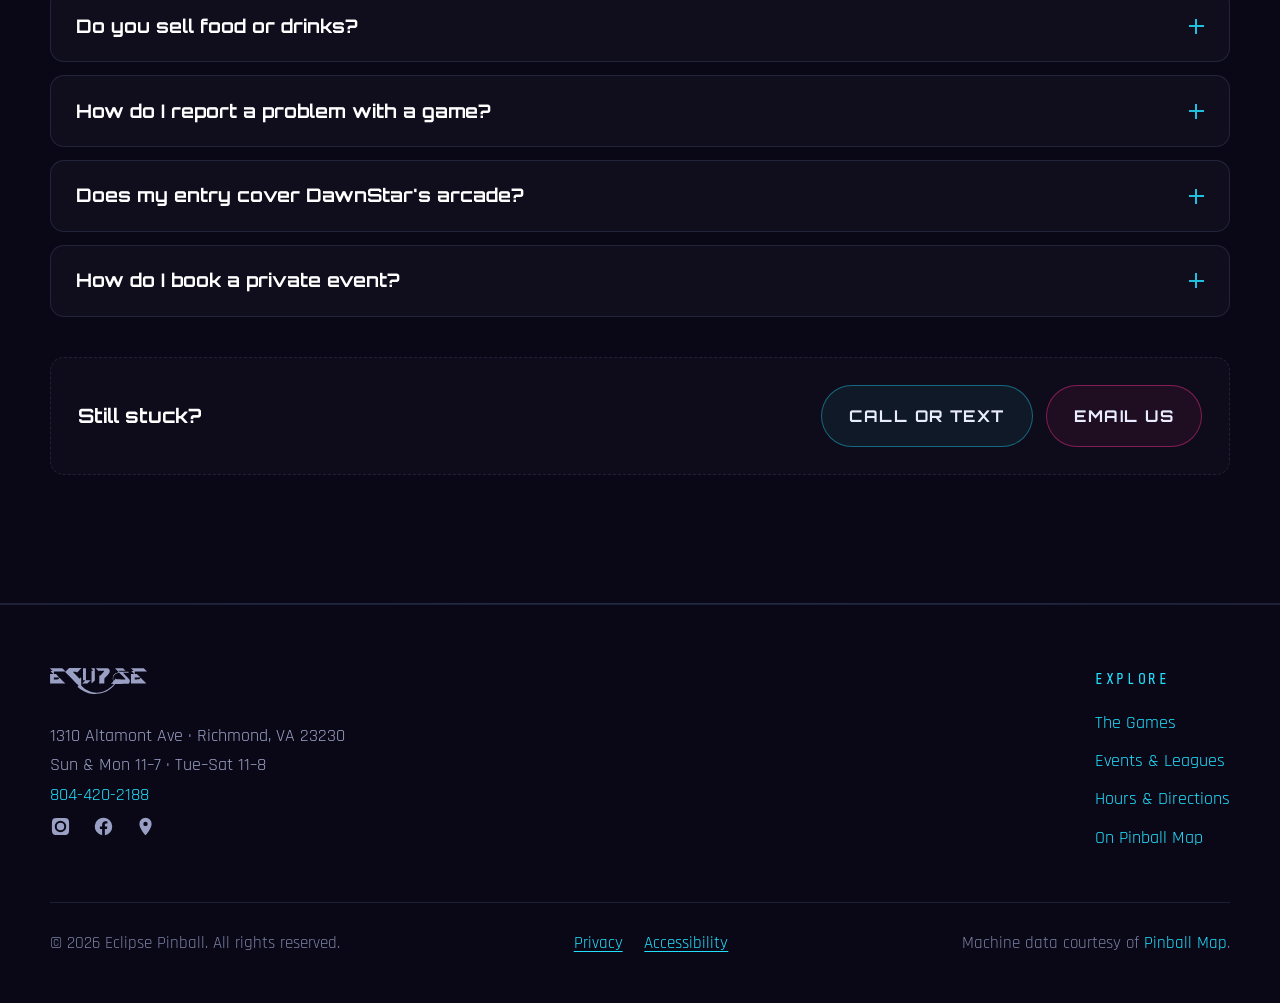
==== commit 3d563283: "Add files via upload" ====
--- a/index.html
+++ b/index.html
@@ -4,7 +4,7 @@
 <meta charset="utf-8">
 <meta name="viewport" content="width=device-width, initial-scale=1, viewport-fit=cover">
 <title>Eclipse Pinball | 50+ Pins on Free Play in Scott's Addition, Richmond VA</title>
-<meta name="description" content="Eclipse Pinball is Richmond's all-ages pinball arcade in Scott's Addition. 50+ machines from 1979 to today, all set to free play. $15 gets you in the door.">
+<meta name="description" content="Eclipse Pinball is Richmond's all-ages pinball arcade in Scott's Addition. 50+ machines from the early '80s to today, all set to free play. $15 gets you in the door.">
 <meta name="theme-color" content="#05040c">
 <link rel="canonical" href="https://www.eclipsepinball.com/">
 
@@ -142,7 +142,7 @@
         <h2 class="sec">The <em>Lineup</em></h2>
         <p class="lede">From old favorites to the latest releases. Every machine is set to free play
           and fitted with anti-reflective glass. The lineup below was checked against
-          our Pinball Map listing on <span id="lineupChecked">Sep 10, 2026</span>.</p>
+          our Pinball Map listing on <span id="lineupChecked">Oct 29, 2026</span>.</p>
       </div>
       <div class="counter" aria-hidden="true">
         <span class="num" id="bigCount">53</span>
@@ -192,7 +192,7 @@
 
     <p class="attrib rv">
       Machine data from <a href="https://pinballmap.com/map/?by_location_id=15825" target="_blank" rel="noopener">Pinball Map</a>,
-      an open community project. Last checked <span id="synced">Sep 10, 2026</span>.
+      an open community project. Last checked <span id="synced">Oct 29, 2026</span>.
       Lineups change, so call or text ahead for a specific game.
       <a href="https://pinballmap.com/map/?by_location_id=15825" target="_blank" rel="noopener">View or update this lineup on Pinball Map</a>.
     </p>
@@ -418,18 +418,6 @@
           floor to yourselves.</p></div>
       </details>
 
-      <!-- PARKED: outside food & drink.
-           Andrew would rather not raise it on the site; Alex noted it gets asked
-           repeatedly. Left off pending a decision. To publish it, delete this
-           comment's opening and closing markers.
-
-      <details class="faq-item">
-        <summary><span>Can I bring in my own food or drinks?</span></summary>
-        <div class="faq-a"><p>No outside food or drink, but re-entry is free all
-          day, so grab something nearby in Scott's Addition and come straight back to
-          your game.</p></div>
-      </details>
-      -->
 
     </div>
 
@@ -519,7 +507,7 @@
      requires a token and sends no CORS headers, so the browser can't call it
      directly. If games.json is missing, the built-in snapshot below is used. */
   var GAMES_URL = 'games.json';
-  var SNAPSHOT = {"location":{"id":15825,"name":"Eclipse Pinball","street":"1310 Altamont Ave","city":"Richmond","state":"VA","zip":"23230","phone":"804-420-2188"},"updated":"2026-09-10","source":"https://pinballmap.com/map/?by_location_id=15825","machines":[{"name":"AC/DC","edition":"Premium","manufacturer":"Stern","year":2012},{"name":"Alien","edition":"Remake","manufacturer":"Pinball Brothers","year":2021},{"name":"Black Knight: Sword of Rage","edition":"LE","manufacturer":"Stern","year":2019},{"name":"Bone Busters Inc","edition":null,"manufacturer":"Gottlieb","year":1989},{"name":"Bram Stoker's Dracula","edition":null,"manufacturer":"Williams","year":1993},{"name":"Cactus Canyon","edition":"Remake Special","manufacturer":"Chicago Gaming","year":2021},{"name":"Cirqus Voltaire","edition":null,"manufacturer":"Bally","year":1997},{"name":"Class of 1812","edition":null,"manufacturer":"Gottlieb","year":1991},{"name":"Creature from the Black Lagoon","edition":null,"manufacturer":"Bally","year":1992},{"name":"Devil's Dare","edition":null,"manufacturer":"Gottlieb","year":1982},{"name":"Dune","edition":null,"manufacturer":"Barrels of Fun","year":2025},{"name":"Elvira's House of Horrors","edition":"Premium","manufacturer":"Stern","year":2019},{"name":"Evil Dead","edition":null,"manufacturer":"Spooky","year":2024},{"name":"Foo Fighters","edition":"Premium","manufacturer":"Stern","year":2023},{"name":"Freddy: A Nightmare on Elm Street","edition":null,"manufacturer":"Gottlieb","year":1994},{"name":"Ghostbusters","edition":"Pro","manufacturer":"Stern","year":2016},{"name":"Godzilla","edition":"Premium","manufacturer":"Stern","year":2021},{"name":"Gorgar","edition":null,"manufacturer":"Williams","year":1979},{"name":"Halloween","edition":"CE","manufacturer":"Spooky","year":2021},{"name":"Harry Potter","edition":"Wizard Edition","manufacturer":"Jersey Jack","year":2025},{"name":"Haunted House","edition":null,"manufacturer":"Gottlieb","year":1982},{"name":"Iron Maiden: Legacy of the Beast","edition":"Premium","manufacturer":"Stern","year":2018},{"name":"JAWS","edition":"Premium","manufacturer":"Stern","year":2024},{"name":"John Wick","edition":"Premium","manufacturer":"Stern","year":2024},{"name":"King Kong: Myth of Terror Island","edition":"LE","manufacturer":"Stern","year":2025},{"name":"Mary Shelley's Frankenstein","edition":null,"manufacturer":"Sega","year":1995},{"name":"Medieval Madness","edition":"Remake Merlin Edition","manufacturer":"Chicago Gaming","year":2025},{"name":"Metallica Remastered","edition":"Premium","manufacturer":"Stern","year":2024},{"name":"Monster Bash","edition":"Remake","manufacturer":"Chicago Gaming","year":2018},{"name":"NASCAR","edition":null,"manufacturer":"Stern","year":2005},{"name":"Night Moves","edition":null,"manufacturer":"Gottlieb","year":1989},{"name":"Phantom of the Opera","edition":null,"manufacturer":"Data East","year":1990},{"name":"Pokémon","edition":"Premium","manufacturer":"Stern","year":2026},{"name":"Pulp Fiction","edition":"SE","manufacturer":"Chicago Gaming","year":2023},{"name":"Rescue 911","edition":null,"manufacturer":"Gottlieb","year":1994},{"name":"Rick and Morty","edition":"Blood Sucker Edition","manufacturer":"Spooky","year":2020},{"name":"Robocop","edition":null,"manufacturer":"Data East","year":1989},{"name":"Scared Stiff","edition":null,"manufacturer":"Bally","year":1996},{"name":"Sonic the Hedgehog","edition":"Arcade","manufacturer":"Jersey Jack","year":2026},{"name":"Space Jam","edition":null,"manufacturer":"Sega","year":1996},{"name":"Street Fighter II","edition":null,"manufacturer":"Gottlieb","year":1993},{"name":"Super Mario Bros.","edition":null,"manufacturer":"Gottlieb","year":1992},{"name":"Tales from the Crypt","edition":null,"manufacturer":"Data East","year":1993},{"name":"Teenage Mutant Ninja Turtles","edition":null,"manufacturer":"Data East","year":1991},{"name":"The Addams Family","edition":null,"manufacturer":"Bally","year":1992},{"name":"The Mandalorian","edition":"Premium","manufacturer":"Stern","year":2021},{"name":"The Texas Chainsaw Massacre","edition":"CE","manufacturer":"Spooky","year":2024},{"name":"The Walking Dead Remastered","edition":"Premium","manufacturer":"Stern","year":2025},{"name":"Theatre of Magic","edition":null,"manufacturer":"Bally","year":1995},{"name":"Total Nuclear Annihilation","edition":"CE","manufacturer":"Spooky","year":2022},{"name":"Twilight Zone","edition":null,"manufacturer":"Bally","year":1993},{"name":"Venom","edition":"Premium","manufacturer":"Stern","year":2023},{"name":"WWF Royal Rumble","edition":null,"manufacturer":"Data East","year":1994}],"sourceUpdated":"2026-09-06","updateMethod":"manual"};
+  var SNAPSHOT = {"location":{"id":15825,"name":"Eclipse Pinball","street":"1310 Altamont Ave","city":"Richmond","state":"VA","zip":"23230","phone":"804-420-2188"},"updated":"2026-10-29","source":"https://pinballmap.com/map/?by_location_id=15825","machines":[{"name":"AC/DC","edition":"Premium","manufacturer":"Stern","year":2012},{"name":"Alice's Adventures in Wonderland","edition":null,"manufacturer":"Dutch","year":2025},{"name":"Alien","edition":"Remake","manufacturer":"Pinball Brothers","year":2021},{"name":"Black Knight: Sword of Rage","edition":"LE","manufacturer":"Stern","year":2019},{"name":"Bone Busters Inc","edition":null,"manufacturer":"Gottlieb","year":1989},{"name":"Bram Stoker's Dracula","edition":null,"manufacturer":"Williams","year":1993},{"name":"Cactus Canyon","edition":"Remake Special","manufacturer":"Chicago Gaming","year":2021},{"name":"Cirqus Voltaire","edition":null,"manufacturer":"Bally","year":1997},{"name":"Class of 1812","edition":null,"manufacturer":"Gottlieb","year":1991},{"name":"Creature from the Black Lagoon","edition":null,"manufacturer":"Bally","year":1992},{"name":"Devil's Dare","edition":null,"manufacturer":"Gottlieb","year":1982},{"name":"Dune","edition":null,"manufacturer":"Barrels of Fun","year":2025},{"name":"Elvira's House of Horrors","edition":"Premium","manufacturer":"Stern","year":2019},{"name":"Evil Dead","edition":null,"manufacturer":"Spooky","year":2024},{"name":"Foo Fighters","edition":"Premium","manufacturer":"Stern","year":2023},{"name":"Freddy: A Nightmare on Elm Street","edition":null,"manufacturer":"Gottlieb","year":1994},{"name":"Ghostbusters","edition":"Pro","manufacturer":"Stern","year":2016},{"name":"Godzilla","edition":"Premium","manufacturer":"Stern","year":2021},{"name":"Halloween","edition":"CE","manufacturer":"Spooky","year":2021},{"name":"Harry Potter","edition":"Wizard Edition","manufacturer":"Jersey Jack","year":2025},{"name":"Haunted House","edition":null,"manufacturer":"Gottlieb","year":1982},{"name":"Iron Maiden: Legacy of the Beast","edition":"Premium","manufacturer":"Stern","year":2018},{"name":"Iron Maiden: Legacy of the Beast","edition":"Pro","manufacturer":"Stern","year":2018},{"name":"JAWS","edition":"Premium","manufacturer":"Stern","year":2024},{"name":"John Wick","edition":"Premium","manufacturer":"Stern","year":2024},{"name":"King Kong: Myth of Terror Island","edition":"LE","manufacturer":"Stern","year":2025},{"name":"Lord of the Rings","edition":null,"manufacturer":"Stern","year":2003},{"name":"Mary Shelley's Frankenstein","edition":null,"manufacturer":"Sega","year":1995},{"name":"Medieval Madness","edition":"Remake Merlin Edition","manufacturer":"Chicago Gaming","year":2025},{"name":"Metallica Remastered","edition":"Premium","manufacturer":"Stern","year":2024},{"name":"Monster Bash","edition":"Remake","manufacturer":"Chicago Gaming","year":2018},{"name":"Night Moves","edition":null,"manufacturer":"Gottlieb","year":1989},{"name":"Phantom of the Opera","edition":null,"manufacturer":"Data East","year":1990},{"name":"Pokémon","edition":"Premium","manufacturer":"Stern","year":2026},{"name":"Pulp Fiction","edition":"SE","manufacturer":"Chicago Gaming","year":2023},{"name":"Robocop","edition":null,"manufacturer":"Data East","year":1989},{"name":"Scared Stiff","edition":null,"manufacturer":"Bally","year":1996},{"name":"Sonic the Hedgehog","edition":"Arcade","manufacturer":"Jersey Jack","year":2026},{"name":"Street Fighter II","edition":null,"manufacturer":"Gottlieb","year":1993},{"name":"Super Mario Bros.","edition":null,"manufacturer":"Gottlieb","year":1992},{"name":"TRON: Legacy","edition":null,"manufacturer":"Stern","year":2011},{"name":"Tales from the Crypt","edition":null,"manufacturer":"Data East","year":1993},{"name":"Teenage Mutant Ninja Turtles","edition":null,"manufacturer":"Data East","year":1991},{"name":"The Addams Family","edition":null,"manufacturer":"Bally","year":1992},{"name":"The Big Lebowski","edition":null,"manufacturer":"Dutch","year":2016},{"name":"The Mandalorian","edition":"Premium","manufacturer":"Stern","year":2021},{"name":"The Texas Chainsaw Massacre","edition":"CE","manufacturer":"Spooky","year":2024},{"name":"The Walking Dead Remastered","edition":"Premium","manufacturer":"Stern","year":2025},{"name":"Theatre of Magic","edition":null,"manufacturer":"Bally","year":1995},{"name":"Total Nuclear Annihilation","edition":"CE","manufacturer":"Spooky","year":2022},{"name":"Transformers: More Than Meets the Eye","edition":"Pro","manufacturer":"Stern","year":2026},{"name":"Twilight Zone","edition":null,"manufacturer":"Bally","year":1993},{"name":"WWF Royal Rumble","edition":null,"manufacturer":"Data East","year":1994}],"sourceUpdated":"2026-10-26","updateMethod":"manual"};
 
   var state = { machines: [], era: 'all', q: '', sort: 'az', expanded: false };
 
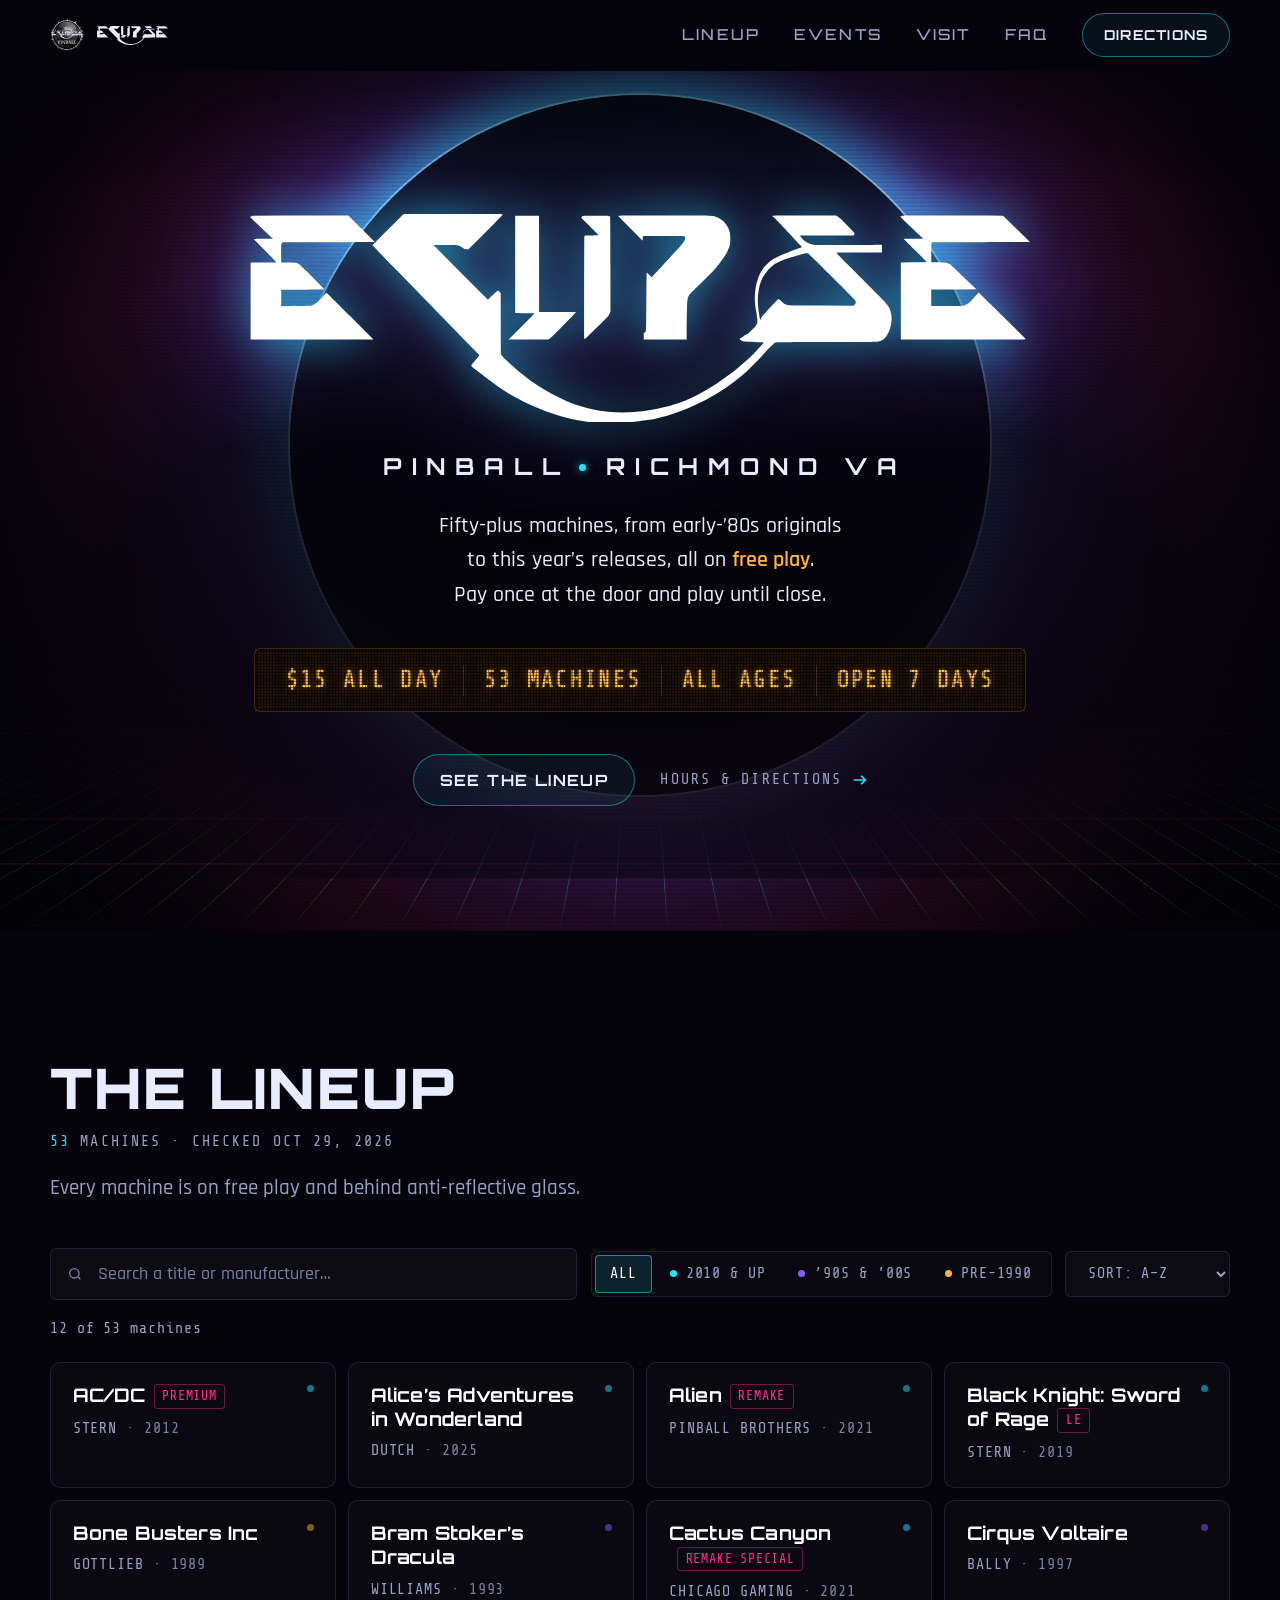
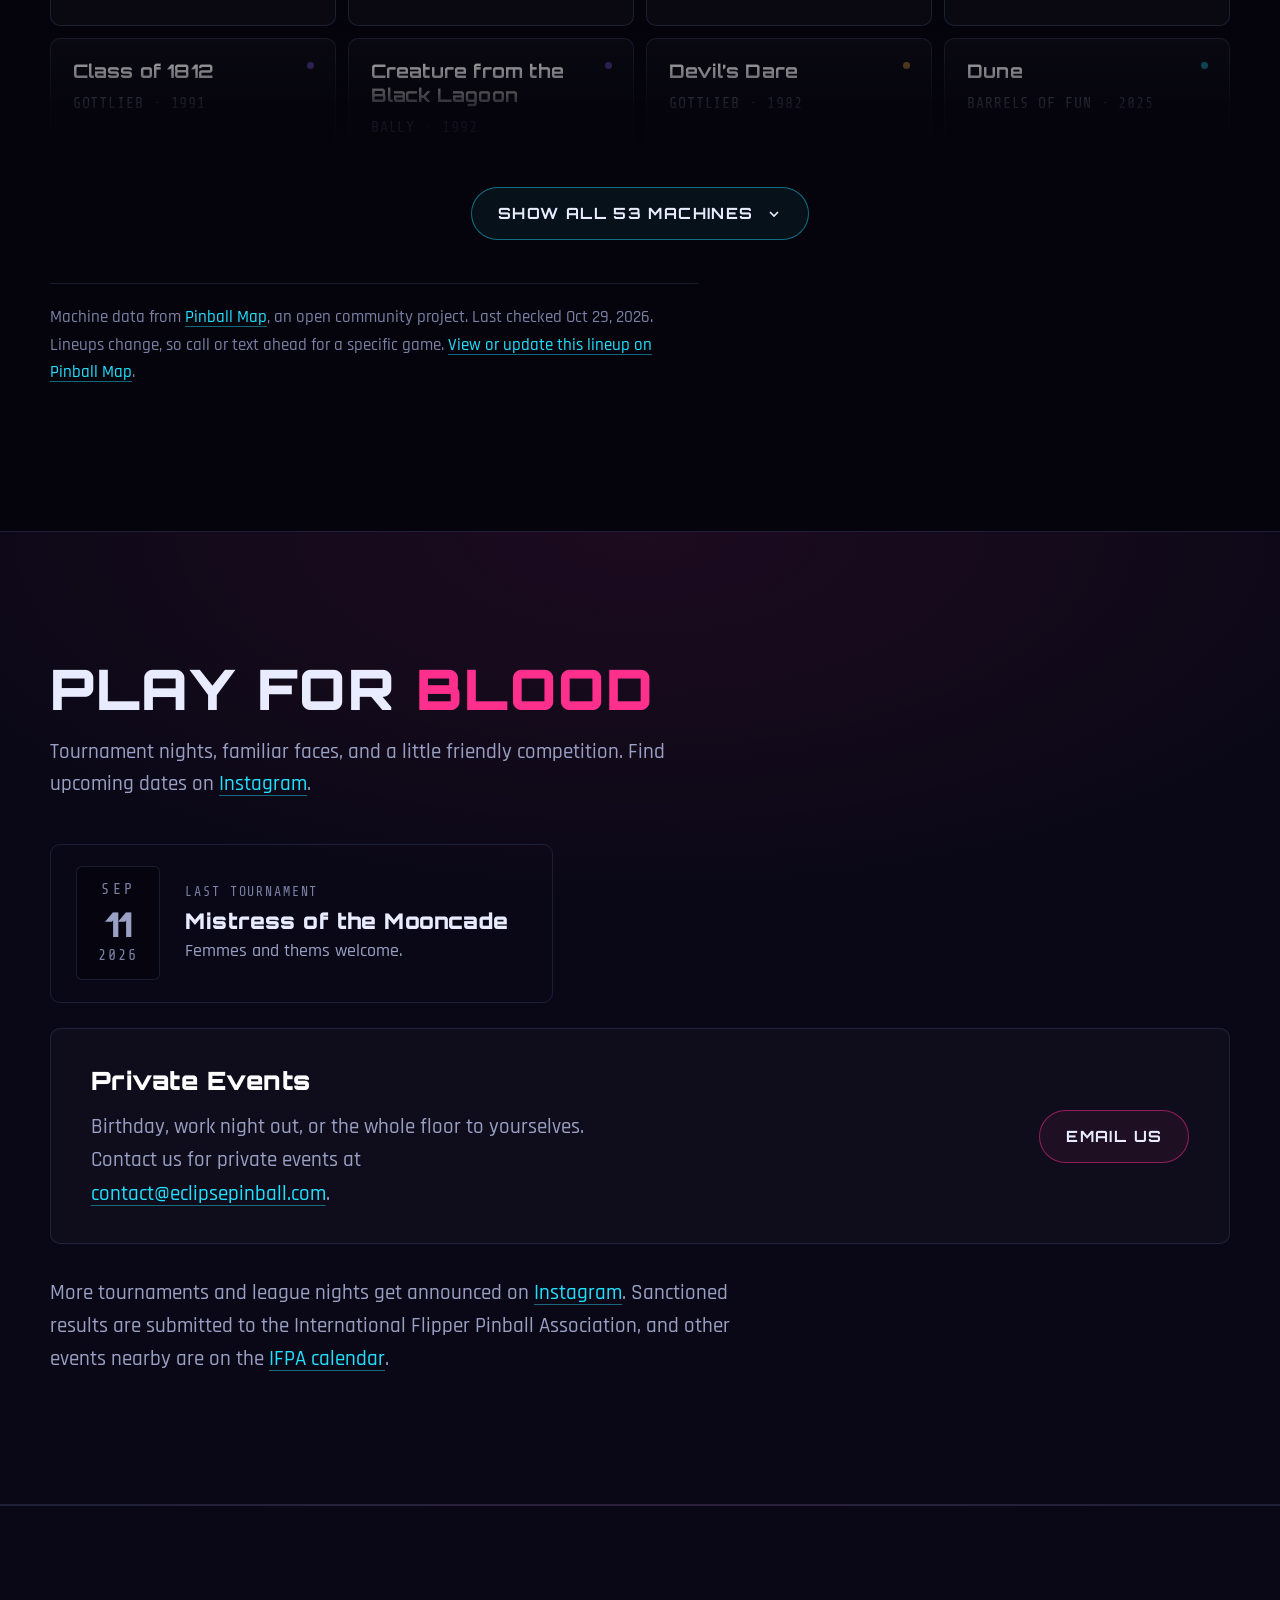
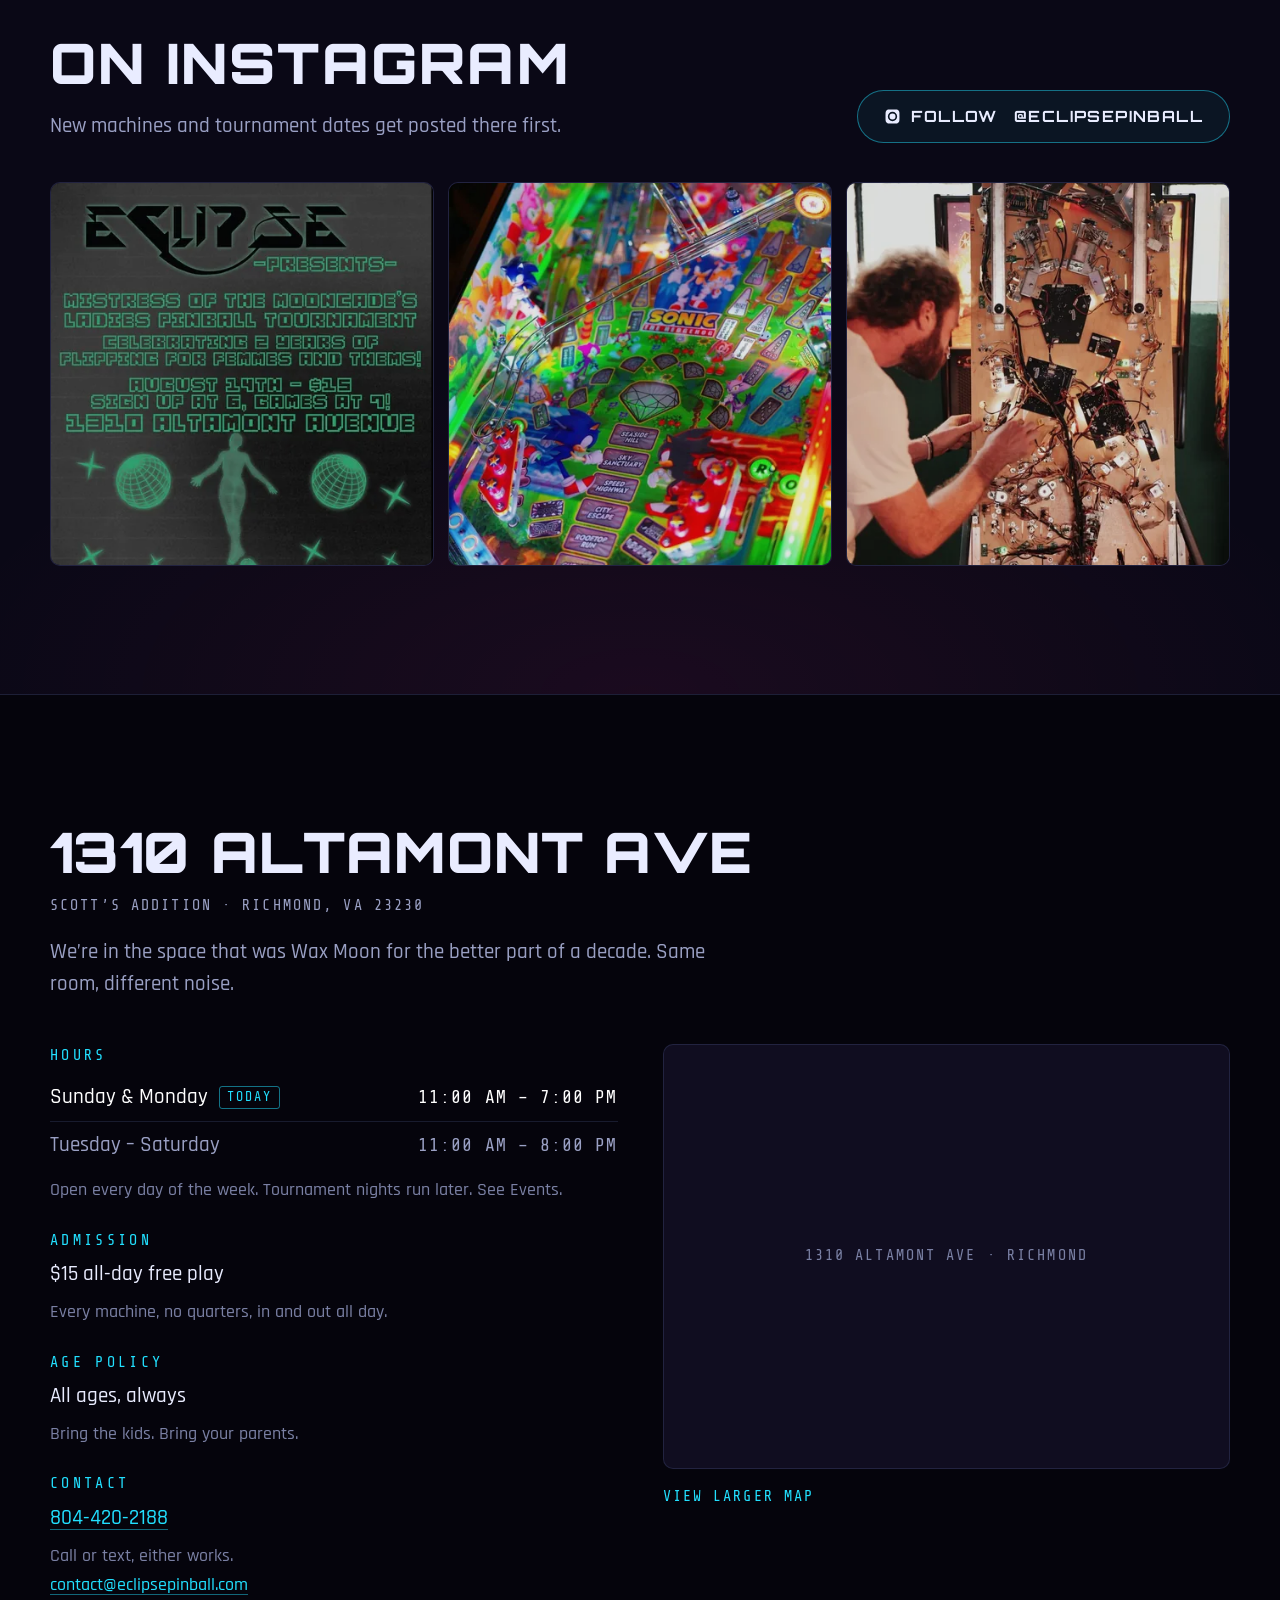
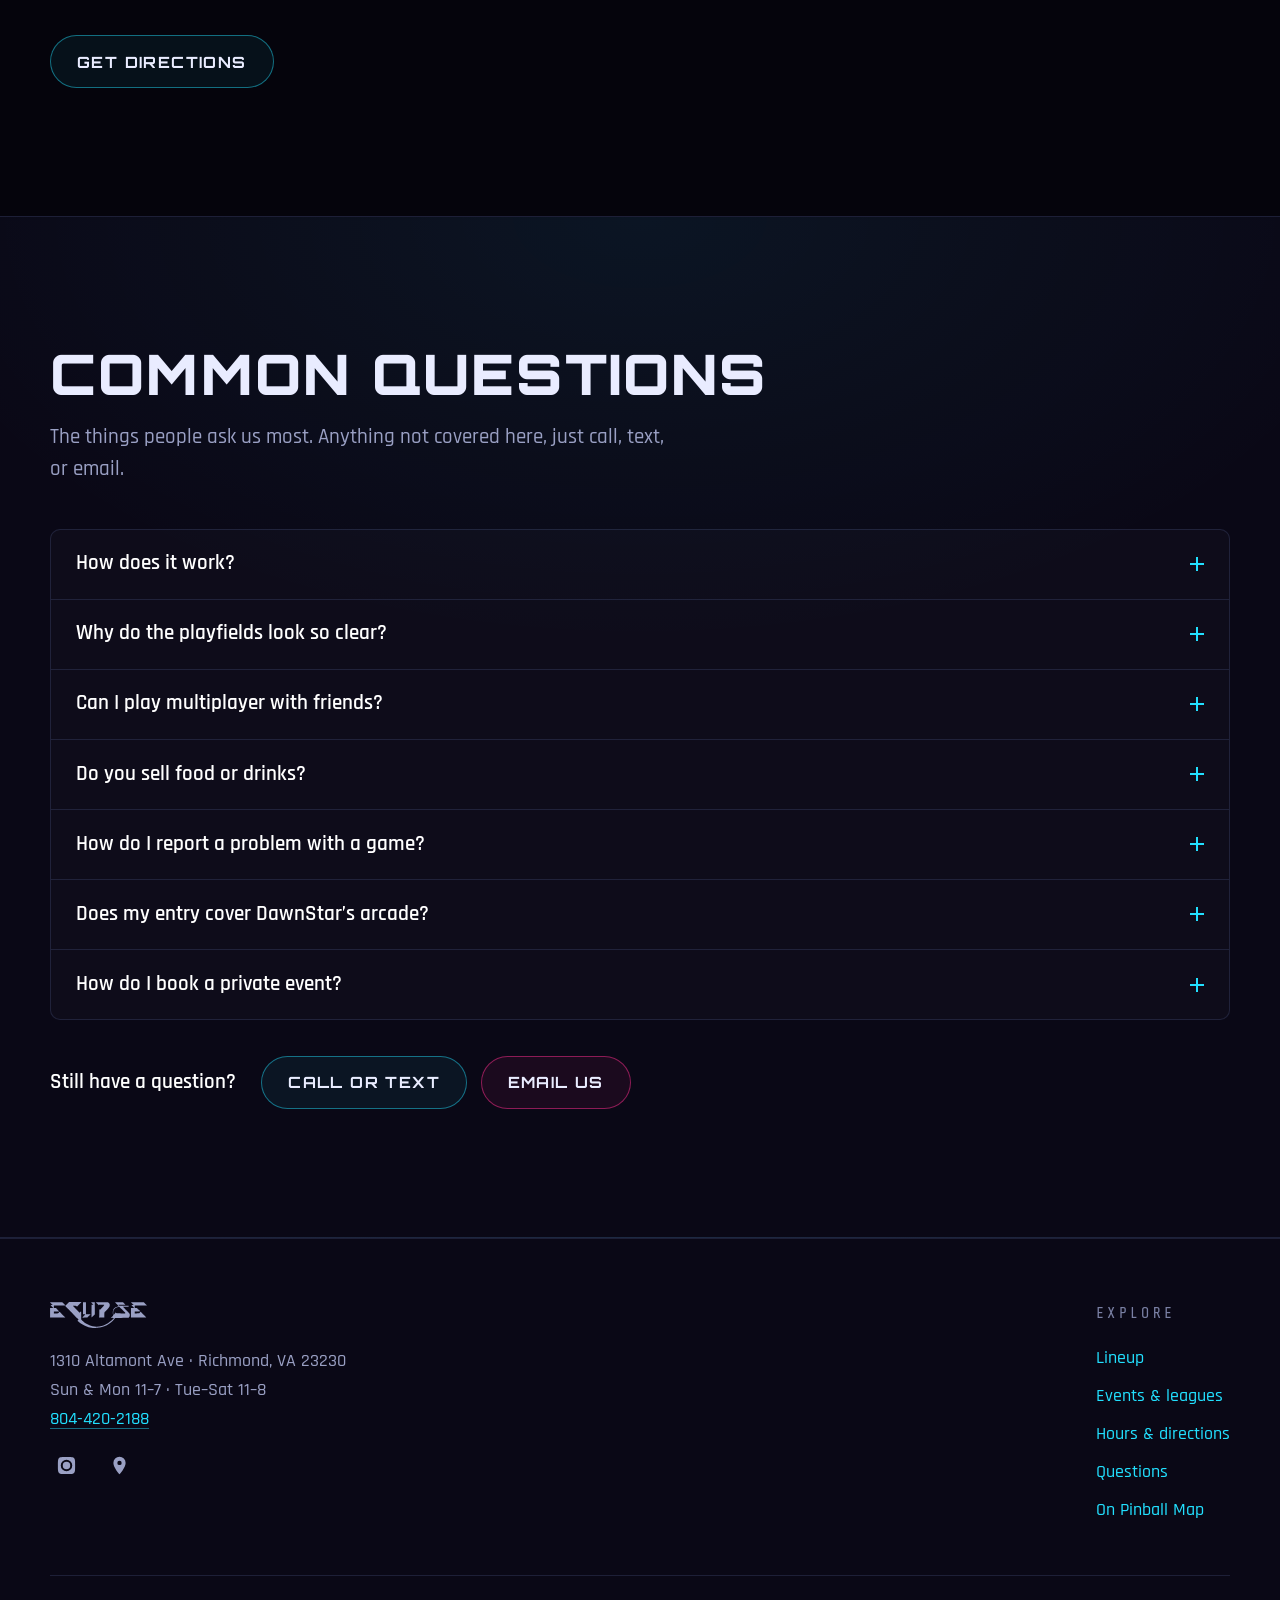
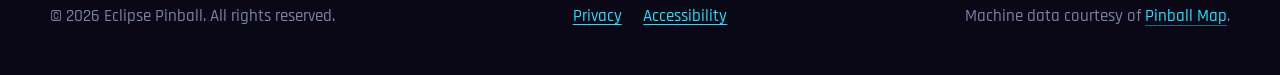
==== commit aa405a6b: "Add files via upload" ====
--- a/index.html
+++ b/index.html
@@ -3,27 +3,39 @@
 <head>
 <meta charset="utf-8">
 <meta name="viewport" content="width=device-width, initial-scale=1, viewport-fit=cover">
-<title>Eclipse Pinball | 50+ Pins on Free Play in Scott's Addition, Richmond VA</title>
-<meta name="description" content="Eclipse Pinball is Richmond's all-ages pinball arcade in Scott's Addition. 50+ machines from the early '80s to today, all set to free play. $15 gets you in the door.">
+<title>Eclipse Pinball | Free-Play Pinball Arcade in Richmond, VA</title>
+<meta name="description" content="Richmond's all-ages pinball arcade in Scott's Addition. 50+ machines from the early '80s to today, all on free play. $15 gets you in for the day.">
 <meta name="theme-color" content="#05040c">
+<meta name="color-scheme" content="dark">
+<meta name="robots" content="index,follow,max-image-preview:large">
 <link rel="canonical" href="https://www.eclipsepinball.com/">
 
-<meta property="og:type" content="business.business">
+<meta property="og:type" content="website">
+<meta property="og:locale" content="en_US">
 <meta property="og:site_name" content="Eclipse Pinball">
-<meta property="og:title" content="Eclipse Pinball | Richmond, VA">
+<meta property="og:title" content="Eclipse Pinball | Free-Play Pinball in Richmond, VA">
 <meta property="og:description" content="50+ pinball machines on free play in Scott's Addition. All ages, all day, $15.">
+<meta name="twitter:title" content="Eclipse Pinball | Free-Play Pinball in Richmond, VA">
+<meta name="twitter:description" content="50+ pinball machines on free play in Scott's Addition. All ages, all day, $15.">
 <meta property="og:url" content="https://www.eclipsepinball.com/">
 <meta property="og:image" content="https://www.eclipsepinball.com/og-image.jpg">
+<meta property="og:image:type" content="image/jpeg">
 <meta property="og:image:width" content="1200">
 <meta property="og:image:height" content="630">
 <meta property="og:image:alt" content="The Sonic the Hedgehog pinball playfield lit up at Eclipse Pinball.">
 <meta name="twitter:card" content="summary_large_image">
 <meta name="twitter:image" content="https://www.eclipsepinball.com/og-image.jpg">
 
-<link rel="icon" href="[data-uri]">
-<link rel="apple-touch-icon" href="[data-uri]">
-
-<!-- Original fonts are embedded in the local stylesheet; no third-party font requests. -->
+<link rel="icon" href="favicon.ico" sizes="any">
+<link rel="icon" href="assets/icon-32.png" type="image/png" sizes="32x32">
+<link rel="apple-touch-icon" href="assets/apple-touch-icon.png">
+
+<!-- Fonts are served from this site (no third-party requests). The four the
+     first screen needs are preloaded so they arrive with the stylesheet. -->
+<link rel="preload" href="assets/fonts/orbitron-700.woff2" as="font" type="font/woff2" crossorigin>
+<link rel="preload" href="assets/fonts/orbitron-500.woff2" as="font" type="font/woff2" crossorigin>
+<link rel="preload" href="assets/fonts/rajdhani-500.woff2" as="font" type="font/woff2" crossorigin>
+<link rel="preload" href="assets/fonts/share-tech-mono-400.woff2" as="font" type="font/woff2" crossorigin>
 <link rel="stylesheet" href="assets/site.css">
 
 
@@ -33,12 +45,12 @@
   "@type": "FAQPage",
   "mainEntity": [
     {"@type":"Question","name":"How does it work?","acceptedAnswer":{"@type":"Answer","text":"One price, all day. $15 gets you in and every machine is set to free play until close. No quarters, no tokens, nothing to load up. Step out and come back the same day at no extra charge."}},
-    {"@type":"Question","name":"Why do the playfields look so clear?","acceptedAnswer":{"@type":"Answer","text":"Every game on the floor has anti-reflective glass. It kills the glare from the lights overhead, so you can actually see what you're shooting at instead of your own reflection."}},
+    {"@type":"Question","name":"Why do the playfields look so clear?","acceptedAnswer":{"@type":"Answer","text":"Every game on the floor has anti-reflective glass. It kills the glare from the lights overhead, so you can actually see what you’re shooting at instead of your own reflection."}},
     {"@type":"Question","name":"Can I play multiplayer with friends?","acceptedAnswer":{"@type":"Answer","text":"Yes. Press the credit button once for each player before you start, and the game sets up a multiplayer match. Up to four on most machines."}},
     {"@type":"Question","name":"Do you sell food or drinks?","acceptedAnswer":{"@type":"Answer","text":"We have a small selection of non-alcoholic drinks. Food and alcohol are coming in the fall/winter."}},
     {"@type":"Question","name":"How do I report a problem with a game?","acceptedAnswer":{"@type":"Answer","text":"Scan the QR code on the machine, or flag down an arcade attendant. Either works."}},
-    {"@type":"Question","name":"Does my entry cover DawnStar's arcade?","acceptedAnswer":{"@type":"Answer","text":"Entry is separate for each. Re-entry is always welcome at both, and plenty of people spend the day going back and forth."}},
-    {"@type":"Question","name":"How do I book a private event?","acceptedAnswer":{"@type":"Answer","text":"Email contact@eclipsepinball.com and we'll work out the details: birthdays, work nights out, or the whole floor to yourselves."}}
+    {"@type":"Question","name":"Does my entry cover DawnStar’s arcade?","acceptedAnswer":{"@type":"Answer","text":"Entry is separate for each. Re-entry is always welcome at both, and plenty of people spend the day going back and forth."}},
+    {"@type":"Question","name":"How do I book a private event?","acceptedAnswer":{"@type":"Answer","text":"Email contact@eclipsepinball.com and we’ll work out the details: birthdays, work nights out, or the whole floor to yourselves."}}
   ]
 }
 </script>
@@ -47,57 +59,68 @@
 <script type="application/ld+json">
 {
   "@context": "https://schema.org",
-  "@type": "AmusementPark",
-  "name": "Eclipse Pinball",
-  "url": "https://www.eclipsepinball.com/",
-  "telephone": "+1-804-420-2188",
-  "address": {
-    "@type": "PostalAddress",
-    "streetAddress": "1310 Altamont Ave",
-    "addressLocality": "Richmond",
-    "addressRegion": "VA",
-    "postalCode": "23230",
-    "addressCountry": "US"
-  },
-  "publicAccess": true,
-  "isAccessibleForFree": false,
-  "description": "All-ages pinball arcade in Scott's Addition with 50+ machines on free play.",
-  "openingHoursSpecification": [
+  "@graph": [
     {
-      "@type": "OpeningHoursSpecification",
-      "dayOfWeek": ["Tuesday","Wednesday","Thursday","Friday","Saturday"],
-      "opens": "11:00",
-      "closes": "20:00"
+      "@type": "AmusementPark",
+      "@id": "https://www.eclipsepinball.com/#arcade",
+      "name": "Eclipse Pinball",
+      "description": "All-ages pinball arcade in Scott's Addition with 50+ machines on free play.",
+      "url": "https://www.eclipsepinball.com/",
+      "image": "https://www.eclipsepinball.com/og-image.jpg",
+      "telephone": "+1-804-420-2188",
+      "email": "contact@eclipsepinball.com",
+      "priceRange": "$15",
+      "address": {
+        "@type": "PostalAddress",
+        "streetAddress": "1310 Altamont Ave",
+        "addressLocality": "Richmond",
+        "addressRegion": "VA",
+        "postalCode": "23230",
+        "addressCountry": "US"
+      },
+      "geo": {"@type": "GeoCoordinates", "latitude": 37.565503, "longitude": -77.471582},
+      "hasMap": "https://www.google.com/maps/search/?api=1&query=1310%20Altamont%20Ave%2C%20Richmond%2C%20VA%2023230",
+      "publicAccess": true,
+      "isAccessibleForFree": false,
+      "openingHoursSpecification": [
+        {"@type": "OpeningHoursSpecification", "dayOfWeek": ["Tuesday","Wednesday","Thursday","Friday","Saturday"], "opens": "11:00", "closes": "20:00"},
+        {"@type": "OpeningHoursSpecification", "dayOfWeek": ["Sunday","Monday"], "opens": "11:00", "closes": "19:00"}
+      ],
+      "sameAs": [
+        "https://www.instagram.com/eclipsepinball/",
+        "https://pinballmap.com/map/?by_location_id=15825"
+      ]
     },
     {
-      "@type": "OpeningHoursSpecification",
-      "dayOfWeek": ["Sunday","Monday"],
-      "opens": "11:00",
-      "closes": "19:00"
+      "@type": "WebSite",
+      "@id": "https://www.eclipsepinball.com/#website",
+      "url": "https://www.eclipsepinball.com/",
+      "name": "Eclipse Pinball",
+      "inLanguage": "en-US",
+      "publisher": {"@id": "https://www.eclipsepinball.com/#arcade"}
     }
-  ],
-  "email": "contact@eclipsepinball.com"
+  ]
 }
 </script>
 
 
 </head>
 <body>
-<a class="skip-link" href="#games">Skip to the games</a>
-<div class="crt" aria-hidden="true"></div>
-<div class="vig" aria-hidden="true"></div>
+<!-- The Eclipse wordmark, drawn once and reused by the nav, hero and footer. -->
+<svg width="0" height="0" style="position:absolute" aria-hidden="true" focusable="false"><symbol id="wm" viewBox="0 0 6468 1733"><g transform="translate(0.000000,1733.000000) scale(0.100000,-0.100000)" fill="currentColor"> <path d="M11910 16505 c-1296 -1280 -1740 -1730 -1740 -1764 0 -21 125 -151 1800 -1876 2229 -2297 5146 -5290 6265 -6430 770 -784 798 -813 792 -827 -7 -19 -156 -195 -404 -480 -120 -137 -230 -268 -245 -290 -71 -104 -40 -137 482 -528 278 -208 570 -432 1200 -920 258 -200 741 -538 1060 -742 1321 -843 2915 -1564 4585 -2073 579 -176 1310 -336 1985 -434 794 -116 1317 -148 2250 -137 806 9 1041 21 1900 101 1178 110 1829 226 2749 490 2134 611 4531 1896 6186 3315 461 396 1000 932 1844 1835 635 679 830 864 971 920 69 27 563 33 3780 44 4123 15 4516 20 4765 56 87 13 116 22 220 74 138 69 252 155 338 257 287 339 488 910 513 1459 12 253 -27 523 -112 775 -96 286 -182 412 -556 820 -88 96 -1010 1024 -2049 2061 -1039 1038 -1889 1891 -1889 1896 0 17 540 23 2198 23 l1613 0 -3 319 c-2 176 -5 321 -8 324 -3 3 -358 1 -790 -4 -432 -6 -1683 -8 -2780 -6 -1857 3 -2003 4 -2115 21 -257 38 -437 107 -620 237 -163 116 -521 487 -495 513 8 8 655 12 2228 14 l2217 4 33 31 c69 66 77 111 32 178 -32 49 -838 879 -1071 1103 -188 181 -276 251 -374 296 l-80 37 -1995 5 c-2275 6 -3203 -1 -3264 -24 l-39 -14 34 -14 c46 -19 263 -232 623 -615 165 -176 418 -444 561 -595 217 -229 618 -660 1104 -1184 119 -128 146 -165 135 -176 -5 -5 -110 -47 -234 -93 -912 -343 -1504 -584 -1790 -727 -374 -187 -546 -306 -831 -576 -203 -191 -339 -342 -339 -376 0 -18 -207 -330 -226 -341 -8 -4 -14 -18 -14 -29 0 -12 -24 -74 -54 -137 -30 -64 -58 -129 -62 -146 -4 -16 -15 -41 -25 -55 -21 -30 -148 -448 -184 -605 -88 -388 -132 -854 -122 -1285 8 -340 34 -558 123 -1015 20 -100 39 -236 43 -305 4 -69 13 -136 20 -148 7 -13 17 -91 23 -175 9 -131 8 -161 -6 -215 -9 -35 -16 -74 -16 -86 0 -43 -69 -161 -150 -258 -84 -101 -317 -329 -530 -517 -97 -86 -147 -123 -225 -163 -123 -63 -197 -109 -253 -158 -23 -21 -75 -55 -115 -75 -123 -65 -177 -104 -177 -130 0 -44 129 -128 301 -195 121 -48 267 -57 1242 -80 241 -5 445 -13 453 -18 33 -19 -264 -351 -735 -823 -456 -455 -832 -800 -1286 -1180 -1178 -987 -2671 -1966 -3858 -2530 -763 -363 -1368 -579 -2231 -798 -2165 -550 -4146 -613 -6106 -195 -1175 251 -2206 644 -3405 1300 -998 545 -1652 982 -2440 1628 -599 491 -1446 1263 -1606 1464 -32 40 -74 106 -94 147 l-35 74 -7 2506 -6 2506 -85 90 c-46 49 -95 92 -109 95 -61 16 -122 -35 -747 -620 l-117 -110 -2262 2262 -2262 2262 645 0 c728 -1 1306 -13 1395 -30 125 -23 181 -49 347 -161 92 -61 184 -116 210 -124 27 -8 108 -17 181 -21 l133 -7 1110 1109 c1066 1065 1496 1504 1665 1698 76 87 78 91 57 100 -14 5 -1681 10 -4113 13 l-4090 4 -835 -826z m34355 -2450 c75 -36 335 -287 1650 -1591 1402 -1392 2204 -2202 2227 -2251 9 -20 23 -40 32 -45 20 -11 56 -128 56 -184 0 -81 -33 -128 -155 -218 l-49 -37 -2576 4 c-2637 4 -2716 5 -2880 43 -92 21 -273 112 -352 178 -36 30 -132 118 -211 196 -99 95 -153 140 -168 140 -40 0 -364 -336 -1009 -1045 -363 -399 -417 -469 -450 -580 -21 -68 -64 -126 -80 -108 -10 11 -103 589 -134 833 -80 631 -71 1076 34 1690 43 250 75 382 130 543 181 533 530 1028 984 1396 118 96 236 174 393 263 387 217 775 357 1758 636 637 182 687 190 800 137z"/> <path d="M2630 17200 l-2405 -5 -112 -57 -112 -56 382 -364 c803 -765 1350 -1277 1466 -1372 l74 -61 -114 -2 c-63 -2 -418 -7 -789 -12 -371 -5 -683 -13 -693 -17 -16 -6 145 -171 876 -903 584 -584 902 -910 915 -936 11 -22 23 -55 27 -72 l7 -33 -1051 0 -1051 0 0 -3190 0 -3190 5094 0 5095 0 -1940 1938 c-1067 1065 -1945 1939 -1951 1941 -14 5 -78 -65 -268 -289 -341 -403 -515 -557 -777 -689 -130 -65 -240 -97 -384 -111 -122 -12 -1210 -29 -1906 -30 l-423 0 0 679 0 678 1753 6 c963 4 1767 9 1785 13 17 3 32 9 32 13 0 13 -772 802 -1420 1453 -692 694 -657 663 -834 723 -104 35 -225 43 -812 51 l-502 7 -7 425 c-4 234 -5 565 -2 736 6 357 10 386 80 460 l42 45 3775 11 c2076 6 3795 14 3820 19 l45 8 -1095 1096 -1095 1097 -1560 -2 c-858 -2 -2642 -5 -3965 -8z"/> <path d="M31315 17200 c-581 -6 -785 -17 -785 -40 0 -15 2019 -2035 2026 -2027 4 4 11 79 15 165 3 87 11 168 17 179 8 14 27 24 54 30 55 10 2273 5 2863 -7 276 -6 466 -14 493 -21 26 -7 53 -24 68 -43 25 -29 26 -35 21 -106 -7 -99 -42 -185 -132 -319 -188 -282 -506 -638 -1775 -1986 -401 -427 -679 -726 -807 -870 l-61 -70 -184 181 c-195 193 -223 216 -232 186 -9 -34 -16 -542 -27 -1947 -14 -2021 -25 -2786 -42 -2861 -18 -84 -35 -105 -111 -145 l-66 -34 0 -267 0 -268 1780 0 1780 0 0 688 c0 707 12 1498 30 1982 24 642 53 822 157 975 65 96 216 251 938 962 1195 1178 1230 1215 1682 1818 336 449 428 589 567 865 140 279 198 444 226 635 28 198 19 732 -15 901 -26 125 -91 308 -159 449 -182 372 -432 623 -811 815 -225 114 -382 152 -710 171 -220 13 -5798 21 -6800 9z"/> <path d="M54640 17199 c-525 -9 -608 -19 -677 -82 -43 -39 -77 -4 991 -1007 395 -371 752 -706 793 -744 52 -49 71 -72 64 -79 -8 -8 -263 -13 -796 -18 -432 -4 -789 -10 -793 -13 -6 -7 220 -233 1290 -1291 505 -499 594 -593 575 -611 -17 -18 -236 -24 -1129 -30 l-988 -7 0 -3194 0 -3193 5190 0 c4941 0 5190 1 5181 18 -12 22 -766 772 -2451 2438 -1371 1356 -1468 1450 -1473 1443 -79 -100 -643 -723 -743 -820 -128 -124 -279 -209 -459 -260 -119 -33 -324 -38 -1547 -39 l-1178 0 0 680 0 680 468 1 c257 1 1099 5 1871 8 l1403 6 -873 836 c-1168 1117 -1264 1206 -1381 1276 -29 18 -109 48 -178 68 -112 32 -143 37 -315 46 -104 5 -370 13 -590 17 l-400 7 0 755 c0 806 0 807 50 863 l24 27 3873 11 c2130 5 3954 11 4053 12 l180 2 -672 665 c-739 730 -1377 1354 -1492 1458 l-74 67 -1246 6 c-1648 9 -6026 7 -6551 -2z"/> <path d="M21990 13151 l0 -4040 783 -3 c554 -2 788 -6 801 -14 17 -10 -10 -41 -261 -300 -154 -159 -639 -644 -1078 -1079 l-798 -790 194 -8 c243 -10 2955 0 3065 11 65 7 89 14 125 39 95 66 298 260 885 847 629 630 1025 1038 1217 1256 l111 125 -925 6 c-508 3 -1197 7 -1531 8 l-608 1 0 3990 0 3990 -990 0 -990 0 0 -4039z"/> <path d="M27790 17180 c-124 -7 -185 -19 -227 -43 -24 -14 -93 -96 -93 -112 0 -6 82 -91 183 -190 534 -525 1276 -1269 1271 -1274 -3 -3 -269 -8 -591 -12 -471 -4 -586 -8 -593 -19 -4 -7 -12 -79 -17 -159 -10 -183 -10 -8201 1 -8333 6 -79 11 -96 22 -90 21 12 371 350 1187 1146 l747 729 105 196 106 196 -4 3730 c-4 3674 -9 4166 -37 4200 -15 19 -84 29 -108 16 -11 -6 -26 -25 -33 -43 l-13 -33 -4 53 -3 52 -887 -2 c-488 0 -943 -4 -1012 -8z"/> </g></symbol></svg>
+<a class="skip-link" href="#games">Skip to the lineup</a>
 
 <header class="nav" id="nav">
   <div class="wrap nav-in">
     <a class="brand" href="#home" aria-label="Eclipse Pinball home">
-      <img src="[data-uri]" alt="" width="34" height="34">
-      <svg class="wm" xmlns="http://www.w3.org/2000/svg" role="img" aria-label="Eclipse" viewBox="0 0 6468.000000 1733.000000" preserveAspectRatio="xMidYMid meet"> <g transform="translate(0.000000,1733.000000) scale(0.100000,-0.100000)" fill="currentColor"> <path d="M11910 16505 c-1296 -1280 -1740 -1730 -1740 -1764 0 -21 125 -151 1800 -1876 2229 -2297 5146 -5290 6265 -6430 770 -784 798 -813 792 -827 -7 -19 -156 -195 -404 -480 -120 -137 -230 -268 -245 -290 -71 -104 -40 -137 482 -528 278 -208 570 -432 1200 -920 258 -200 741 -538 1060 -742 1321 -843 2915 -1564 4585 -2073 579 -176 1310 -336 1985 -434 794 -116 1317 -148 2250 -137 806 9 1041 21 1900 101 1178 110 1829 226 2749 490 2134 611 4531 1896 6186 3315 461 396 1000 932 1844 1835 635 679 830 864 971 920 69 27 563 33 3780 44 4123 15 4516 20 4765 56 87 13 116 22 220 74 138 69 252 155 338 257 287 339 488 910 513 1459 12 253 -27 523 -112 775 -96 286 -182 412 -556 820 -88 96 -1010 1024 -2049 2061 -1039 1038 -1889 1891 -1889 1896 0 17 540 23 2198 23 l1613 0 -3 319 c-2 176 -5 321 -8 324 -3 3 -358 1 -790 -4 -432 -6 -1683 -8 -2780 -6 -1857 3 -2003 4 -2115 21 -257 38 -437 107 -620 237 -163 116 -521 487 -495 513 8 8 655 12 2228 14 l2217 4 33 31 c69 66 77 111 32 178 -32 49 -838 879 -1071 1103 -188 181 -276 251 -374 296 l-80 37 -1995 5 c-2275 6 -3203 -1 -3264 -24 l-39 -14 34 -14 c46 -19 263 -232 623 -615 165 -176 418 -444 561 -595 217 -229 618 -660 1104 -1184 119 -128 146 -165 135 -176 -5 -5 -110 -47 -234 -93 -912 -343 -1504 -584 -1790 -727 -374 -187 -546 -306 -831 -576 -203 -191 -339 -342 -339 -376 0 -18 -207 -330 -226 -341 -8 -4 -14 -18 -14 -29 0 -12 -24 -74 -54 -137 -30 -64 -58 -129 -62 -146 -4 -16 -15 -41 -25 -55 -21 -30 -148 -448 -184 -605 -88 -388 -132 -854 -122 -1285 8 -340 34 -558 123 -1015 20 -100 39 -236 43 -305 4 -69 13 -136 20 -148 7 -13 17 -91 23 -175 9 -131 8 -161 -6 -215 -9 -35 -16 -74 -16 -86 0 -43 -69 -161 -150 -258 -84 -101 -317 -329 -530 -517 -97 -86 -147 -123 -225 -163 -123 -63 -197 -109 -253 -158 -23 -21 -75 -55 -115 -75 -123 -65 -177 -104 -177 -130 0 -44 129 -128 301 -195 121 -48 267 -57 1242 -80 241 -5 445 -13 453 -18 33 -19 -264 -351 -735 -823 -456 -455 -832 -800 -1286 -1180 -1178 -987 -2671 -1966 -3858 -2530 -763 -363 -1368 -579 -2231 -798 -2165 -550 -4146 -613 -6106 -195 -1175 251 -2206 644 -3405 1300 -998 545 -1652 982 -2440 1628 -599 491 -1446 1263 -1606 1464 -32 40 -74 106 -94 147 l-35 74 -7 2506 -6 2506 -85 90 c-46 49 -95 92 -109 95 -61 16 -122 -35 -747 -620 l-117 -110 -2262 2262 -2262 2262 645 0 c728 -1 1306 -13 1395 -30 125 -23 181 -49 347 -161 92 -61 184 -116 210 -124 27 -8 108 -17 181 -21 l133 -7 1110 1109 c1066 1065 1496 1504 1665 1698 76 87 78 91 57 100 -14 5 -1681 10 -4113 13 l-4090 4 -835 -826z m34355 -2450 c75 -36 335 -287 1650 -1591 1402 -1392 2204 -2202 2227 -2251 9 -20 23 -40 32 -45 20 -11 56 -128 56 -184 0 -81 -33 -128 -155 -218 l-49 -37 -2576 4 c-2637 4 -2716 5 -2880 43 -92 21 -273 112 -352 178 -36 30 -132 118 -211 196 -99 95 -153 140 -168 140 -40 0 -364 -336 -1009 -1045 -363 -399 -417 -469 -450 -580 -21 -68 -64 -126 -80 -108 -10 11 -103 589 -134 833 -80 631 -71 1076 34 1690 43 250 75 382 130 543 181 533 530 1028 984 1396 118 96 236 174 393 263 387 217 775 357 1758 636 637 182 687 190 800 137z"/> <path d="M2630 17200 l-2405 -5 -112 -57 -112 -56 382 -364 c803 -765 1350 -1277 1466 -1372 l74 -61 -114 -2 c-63 -2 -418 -7 -789 -12 -371 -5 -683 -13 -693 -17 -16 -6 145 -171 876 -903 584 -584 902 -910 915 -936 11 -22 23 -55 27 -72 l7 -33 -1051 0 -1051 0 0 -3190 0 -3190 5094 0 5095 0 -1940 1938 c-1067 1065 -1945 1939 -1951 1941 -14 5 -78 -65 -268 -289 -341 -403 -515 -557 -777 -689 -130 -65 -240 -97 -384 -111 -122 -12 -1210 -29 -1906 -30 l-423 0 0 679 0 678 1753 6 c963 4 1767 9 1785 13 17 3 32 9 32 13 0 13 -772 802 -1420 1453 -692 694 -657 663 -834 723 -104 35 -225 43 -812 51 l-502 7 -7 425 c-4 234 -5 565 -2 736 6 357 10 386 80 460 l42 45 3775 11 c2076 6 3795 14 3820 19 l45 8 -1095 1096 -1095 1097 -1560 -2 c-858 -2 -2642 -5 -3965 -8z"/> <path d="M31315 17200 c-581 -6 -785 -17 -785 -40 0 -15 2019 -2035 2026 -2027 4 4 11 79 15 165 3 87 11 168 17 179 8 14 27 24 54 30 55 10 2273 5 2863 -7 276 -6 466 -14 493 -21 26 -7 53 -24 68 -43 25 -29 26 -35 21 -106 -7 -99 -42 -185 -132 -319 -188 -282 -506 -638 -1775 -1986 -401 -427 -679 -726 -807 -870 l-61 -70 -184 181 c-195 193 -223 216 -232 186 -9 -34 -16 -542 -27 -1947 -14 -2021 -25 -2786 -42 -2861 -18 -84 -35 -105 -111 -145 l-66 -34 0 -267 0 -268 1780 0 1780 0 0 688 c0 707 12 1498 30 1982 24 642 53 822 157 975 65 96 216 251 938 962 1195 1178 1230 1215 1682 1818 336 449 428 589 567 865 140 279 198 444 226 635 28 198 19 732 -15 901 -26 125 -91 308 -159 449 -182 372 -432 623 -811 815 -225 114 -382 152 -710 171 -220 13 -5798 21 -6800 9z"/> <path d="M54640 17199 c-525 -9 -608 -19 -677 -82 -43 -39 -77 -4 991 -1007 395 -371 752 -706 793 -744 52 -49 71 -72 64 -79 -8 -8 -263 -13 -796 -18 -432 -4 -789 -10 -793 -13 -6 -7 220 -233 1290 -1291 505 -499 594 -593 575 -611 -17 -18 -236 -24 -1129 -30 l-988 -7 0 -3194 0 -3193 5190 0 c4941 0 5190 1 5181 18 -12 22 -766 772 -2451 2438 -1371 1356 -1468 1450 -1473 1443 -79 -100 -643 -723 -743 -820 -128 -124 -279 -209 -459 -260 -119 -33 -324 -38 -1547 -39 l-1178 0 0 680 0 680 468 1 c257 1 1099 5 1871 8 l1403 6 -873 836 c-1168 1117 -1264 1206 -1381 1276 -29 18 -109 48 -178 68 -112 32 -143 37 -315 46 -104 5 -370 13 -590 17 l-400 7 0 755 c0 806 0 807 50 863 l24 27 3873 11 c2130 5 3954 11 4053 12 l180 2 -672 665 c-739 730 -1377 1354 -1492 1458 l-74 67 -1246 6 c-1648 9 -6026 7 -6551 -2z"/> <path d="M21990 13151 l0 -4040 783 -3 c554 -2 788 -6 801 -14 17 -10 -10 -41 -261 -300 -154 -159 -639 -644 -1078 -1079 l-798 -790 194 -8 c243 -10 2955 0 3065 11 65 7 89 14 125 39 95 66 298 260 885 847 629 630 1025 1038 1217 1256 l111 125 -925 6 c-508 3 -1197 7 -1531 8 l-608 1 0 3990 0 3990 -990 0 -990 0 0 -4039z"/> <path d="M27790 17180 c-124 -7 -185 -19 -227 -43 -24 -14 -93 -96 -93 -112 0 -6 82 -91 183 -190 534 -525 1276 -1269 1271 -1274 -3 -3 -269 -8 -591 -12 -471 -4 -586 -8 -593 -19 -4 -7 -12 -79 -17 -159 -10 -183 -10 -8201 1 -8333 6 -79 11 -96 22 -90 21 12 371 350 1187 1146 l747 729 105 196 106 196 -4 3730 c-4 3674 -9 4166 -37 4200 -15 19 -84 29 -108 16 -11 -6 -26 -25 -33 -43 l-13 -33 -4 53 -3 52 -887 -2 c-488 0 -943 -4 -1012 -8z"/> </g> </svg>
+      <img src="[data-uri]" alt="" width="34" height="34">
+      <svg class="wm" viewBox="0 0 6468 1733" aria-hidden="true" focusable="false"><use href="#wm"/></svg>
     </a>
     <button id="navToggle" aria-expanded="false" aria-controls="navLinks" aria-label="Toggle menu">
       <svg width="24" height="24" viewBox="0 0 24 24" fill="none" stroke="currentColor" stroke-width="2"><path d="M3 6h18M3 12h18M3 18h18"/></svg>
     </button>
     <nav class="nav-links" id="navLinks">
-      <a href="#games">The Games</a>
+      <a href="#games">Lineup</a>
       <a href="#events">Events</a>
       <a href="#visit">Visit</a>
       <a href="#faq">FAQ</a>
@@ -111,55 +134,54 @@
 <!-- ================= HERO ================= -->
 <section class="hero" id="home">
   <div class="grid-floor" aria-hidden="true"></div>
-  <div class="corona" aria-hidden="true"></div>
+  <!-- The page-load moment: the moon slides across the sun and the corona
+       lights at totality. Plays once, then holds still. Reduced motion skips
+       straight to totality. -->
+  <div class="eclipse" aria-hidden="true">
+    <div class="halo"></div>
+    <div class="sun"></div>
+    <div class="corona"></div>
+  </div>
+  <div class="crt" aria-hidden="true"></div>
   <div class="wrap hero-in">
-    <svg class="wm" xmlns="http://www.w3.org/2000/svg" role="img" aria-label="Eclipse" viewBox="0 0 6468.000000 1733.000000" preserveAspectRatio="xMidYMid meet"> <g transform="translate(0.000000,1733.000000) scale(0.100000,-0.100000)" fill="currentColor"> <path d="M11910 16505 c-1296 -1280 -1740 -1730 -1740 -1764 0 -21 125 -151 1800 -1876 2229 -2297 5146 -5290 6265 -6430 770 -784 798 -813 792 -827 -7 -19 -156 -195 -404 -480 -120 -137 -230 -268 -245 -290 -71 -104 -40 -137 482 -528 278 -208 570 -432 1200 -920 258 -200 741 -538 1060 -742 1321 -843 2915 -1564 4585 -2073 579 -176 1310 -336 1985 -434 794 -116 1317 -148 2250 -137 806 9 1041 21 1900 101 1178 110 1829 226 2749 490 2134 611 4531 1896 6186 3315 461 396 1000 932 1844 1835 635 679 830 864 971 920 69 27 563 33 3780 44 4123 15 4516 20 4765 56 87 13 116 22 220 74 138 69 252 155 338 257 287 339 488 910 513 1459 12 253 -27 523 -112 775 -96 286 -182 412 -556 820 -88 96 -1010 1024 -2049 2061 -1039 1038 -1889 1891 -1889 1896 0 17 540 23 2198 23 l1613 0 -3 319 c-2 176 -5 321 -8 324 -3 3 -358 1 -790 -4 -432 -6 -1683 -8 -2780 -6 -1857 3 -2003 4 -2115 21 -257 38 -437 107 -620 237 -163 116 -521 487 -495 513 8 8 655 12 2228 14 l2217 4 33 31 c69 66 77 111 32 178 -32 49 -838 879 -1071 1103 -188 181 -276 251 -374 296 l-80 37 -1995 5 c-2275 6 -3203 -1 -3264 -24 l-39 -14 34 -14 c46 -19 263 -232 623 -615 165 -176 418 -444 561 -595 217 -229 618 -660 1104 -1184 119 -128 146 -165 135 -176 -5 -5 -110 -47 -234 -93 -912 -343 -1504 -584 -1790 -727 -374 -187 -546 -306 -831 -576 -203 -191 -339 -342 -339 -376 0 -18 -207 -330 -226 -341 -8 -4 -14 -18 -14 -29 0 -12 -24 -74 -54 -137 -30 -64 -58 -129 -62 -146 -4 -16 -15 -41 -25 -55 -21 -30 -148 -448 -184 -605 -88 -388 -132 -854 -122 -1285 8 -340 34 -558 123 -1015 20 -100 39 -236 43 -305 4 -69 13 -136 20 -148 7 -13 17 -91 23 -175 9 -131 8 -161 -6 -215 -9 -35 -16 -74 -16 -86 0 -43 -69 -161 -150 -258 -84 -101 -317 -329 -530 -517 -97 -86 -147 -123 -225 -163 -123 -63 -197 -109 -253 -158 -23 -21 -75 -55 -115 -75 -123 -65 -177 -104 -177 -130 0 -44 129 -128 301 -195 121 -48 267 -57 1242 -80 241 -5 445 -13 453 -18 33 -19 -264 -351 -735 -823 -456 -455 -832 -800 -1286 -1180 -1178 -987 -2671 -1966 -3858 -2530 -763 -363 -1368 -579 -2231 -798 -2165 -550 -4146 -613 -6106 -195 -1175 251 -2206 644 -3405 1300 -998 545 -1652 982 -2440 1628 -599 491 -1446 1263 -1606 1464 -32 40 -74 106 -94 147 l-35 74 -7 2506 -6 2506 -85 90 c-46 49 -95 92 -109 95 -61 16 -122 -35 -747 -620 l-117 -110 -2262 2262 -2262 2262 645 0 c728 -1 1306 -13 1395 -30 125 -23 181 -49 347 -161 92 -61 184 -116 210 -124 27 -8 108 -17 181 -21 l133 -7 1110 1109 c1066 1065 1496 1504 1665 1698 76 87 78 91 57 100 -14 5 -1681 10 -4113 13 l-4090 4 -835 -826z m34355 -2450 c75 -36 335 -287 1650 -1591 1402 -1392 2204 -2202 2227 -2251 9 -20 23 -40 32 -45 20 -11 56 -128 56 -184 0 -81 -33 -128 -155 -218 l-49 -37 -2576 4 c-2637 4 -2716 5 -2880 43 -92 21 -273 112 -352 178 -36 30 -132 118 -211 196 -99 95 -153 140 -168 140 -40 0 -364 -336 -1009 -1045 -363 -399 -417 -469 -450 -580 -21 -68 -64 -126 -80 -108 -10 11 -103 589 -134 833 -80 631 -71 1076 34 1690 43 250 75 382 130 543 181 533 530 1028 984 1396 118 96 236 174 393 263 387 217 775 357 1758 636 637 182 687 190 800 137z"/> <path d="M2630 17200 l-2405 -5 -112 -57 -112 -56 382 -364 c803 -765 1350 -1277 1466 -1372 l74 -61 -114 -2 c-63 -2 -418 -7 -789 -12 -371 -5 -683 -13 -693 -17 -16 -6 145 -171 876 -903 584 -584 902 -910 915 -936 11 -22 23 -55 27 -72 l7 -33 -1051 0 -1051 0 0 -3190 0 -3190 5094 0 5095 0 -1940 1938 c-1067 1065 -1945 1939 -1951 1941 -14 5 -78 -65 -268 -289 -341 -403 -515 -557 -777 -689 -130 -65 -240 -97 -384 -111 -122 -12 -1210 -29 -1906 -30 l-423 0 0 679 0 678 1753 6 c963 4 1767 9 1785 13 17 3 32 9 32 13 0 13 -772 802 -1420 1453 -692 694 -657 663 -834 723 -104 35 -225 43 -812 51 l-502 7 -7 425 c-4 234 -5 565 -2 736 6 357 10 386 80 460 l42 45 3775 11 c2076 6 3795 14 3820 19 l45 8 -1095 1096 -1095 1097 -1560 -2 c-858 -2 -2642 -5 -3965 -8z"/> <path d="M31315 17200 c-581 -6 -785 -17 -785 -40 0 -15 2019 -2035 2026 -2027 4 4 11 79 15 165 3 87 11 168 17 179 8 14 27 24 54 30 55 10 2273 5 2863 -7 276 -6 466 -14 493 -21 26 -7 53 -24 68 -43 25 -29 26 -35 21 -106 -7 -99 -42 -185 -132 -319 -188 -282 -506 -638 -1775 -1986 -401 -427 -679 -726 -807 -870 l-61 -70 -184 181 c-195 193 -223 216 -232 186 -9 -34 -16 -542 -27 -1947 -14 -2021 -25 -2786 -42 -2861 -18 -84 -35 -105 -111 -145 l-66 -34 0 -267 0 -268 1780 0 1780 0 0 688 c0 707 12 1498 30 1982 24 642 53 822 157 975 65 96 216 251 938 962 1195 1178 1230 1215 1682 1818 336 449 428 589 567 865 140 279 198 444 226 635 28 198 19 732 -15 901 -26 125 -91 308 -159 449 -182 372 -432 623 -811 815 -225 114 -382 152 -710 171 -220 13 -5798 21 -6800 9z"/> <path d="M54640 17199 c-525 -9 -608 -19 -677 -82 -43 -39 -77 -4 991 -1007 395 -371 752 -706 793 -744 52 -49 71 -72 64 -79 -8 -8 -263 -13 -796 -18 -432 -4 -789 -10 -793 -13 -6 -7 220 -233 1290 -1291 505 -499 594 -593 575 -611 -17 -18 -236 -24 -1129 -30 l-988 -7 0 -3194 0 -3193 5190 0 c4941 0 5190 1 5181 18 -12 22 -766 772 -2451 2438 -1371 1356 -1468 1450 -1473 1443 -79 -100 -643 -723 -743 -820 -128 -124 -279 -209 -459 -260 -119 -33 -324 -38 -1547 -39 l-1178 0 0 680 0 680 468 1 c257 1 1099 5 1871 8 l1403 6 -873 836 c-1168 1117 -1264 1206 -1381 1276 -29 18 -109 48 -178 68 -112 32 -143 37 -315 46 -104 5 -370 13 -590 17 l-400 7 0 755 c0 806 0 807 50 863 l24 27 3873 11 c2130 5 3954 11 4053 12 l180 2 -672 665 c-739 730 -1377 1354 -1492 1458 l-74 67 -1246 6 c-1648 9 -6026 7 -6551 -2z"/> <path d="M21990 13151 l0 -4040 783 -3 c554 -2 788 -6 801 -14 17 -10 -10 -41 -261 -300 -154 -159 -639 -644 -1078 -1079 l-798 -790 194 -8 c243 -10 2955 0 3065 11 65 7 89 14 125 39 95 66 298 260 885 847 629 630 1025 1038 1217 1256 l111 125 -925 6 c-508 3 -1197 7 -1531 8 l-608 1 0 3990 0 3990 -990 0 -990 0 0 -4039z"/> <path d="M27790 17180 c-124 -7 -185 -19 -227 -43 -24 -14 -93 -96 -93 -112 0 -6 82 -91 183 -190 534 -525 1276 -1269 1271 -1274 -3 -3 -269 -8 -591 -12 -471 -4 -586 -8 -593 -19 -4 -7 -12 -79 -17 -159 -10 -183 -10 -8201 1 -8333 6 -79 11 -96 22 -90 21 12 371 350 1187 1146 l747 729 105 196 106 196 -4 3730 c-4 3674 -9 4166 -37 4200 -15 19 -84 29 -108 16 -11 -6 -26 -25 -33 -43 l-13 -33 -4 53 -3 52 -887 -2 c-488 0 -943 -4 -1012 -8z"/> </g> </svg>
-    <h1>Pinball · Richmond VA</h1>
-    <p class="sub">Fifty-plus machines, from vintage favorites to the latest releases, every one of them on
-      <strong>free play</strong>. No quarters, no change machine, no waiting on a coin drop.
-      Just flippers, from open to close.</p>
-    <div class="chips">
-      <span class="chip"><b>$15</b> All-Day Free Play</span>
-      <span class="chip"><b>All Ages</b> Welcome</span>
-      <span class="chip"><b id="chipCount">53</b> Machines</span>
-      <span class="chip">Open <b>7 Days</b></span>
-      <span class="chip">Scott's Addition</span>
-    </div>
+    <svg class="wm" viewBox="0 0 6468 1733" aria-hidden="true" focusable="false"><use href="#wm"/></svg>
+    <h1><span class="sr-only">Eclipse Pinball, a free-play </span>Pinball<span class="sep" aria-hidden="true"></span><span class="sr-only"> arcade in </span><span class="nw">Richmond VA</span></h1>
+    <p class="sub">Fifty-plus machines, from <span class="nw">early-’80s</span> originals to this year’s
+      releases, all on <strong>free play</strong>. Pay once at the door and play
+      until close.</p>
+    <!-- Styled like a pinball dot-matrix display. -->
+    <p class="readout">
+      <span>$15 all day</span>
+      <span><b id="chipCount">53</b> machines</span>
+      <span>All ages</span>
+      <span>Open 7 days</span>
+    </p>
     <div class="hero-cta">
-      <a class="btn" href="#games">See What's On The Floor</a>
-      <a class="btn alt" href="#visit">Plan Your Visit</a>
-    </div>
-  </div>
-  <div class="scroll-hint" aria-hidden="true">Scroll</div>
+      <a class="btn" href="#games">See the lineup</a>
+      <a class="text-link" href="#visit">Hours &amp; directions</a>
+    </div>
+  </div>
 </section>
 
 <!-- ================= GAMES ================= -->
 <section id="games">
   <div class="wrap">
-    <div class="games-head rv">
-      <div>
-        <p class="eyebrow">Find your next game</p>
-        <h2 class="sec">The <em>Lineup</em></h2>
-        <p class="lede">From old favorites to the latest releases. Every machine is set to free play
-          and fitted with anti-reflective glass. The lineup below was checked against
-          our Pinball Map listing on <span id="lineupChecked">Oct 29, 2026</span>.</p>
-      </div>
-      <div class="counter" aria-hidden="true">
-        <span class="num" id="bigCount">53</span>
-        <span class="lbl">Machines</span>
-      </div>
-    </div>
-
-    <div class="controls rv">
+    <div class="sec-head">
+      <h2 class="sec">The Lineup</h2>
+      <p class="sec-meta"><span id="bigCount">53</span> machines · <span class="nw">checked <span id="lineupChecked">Oct 29, 2026</span></span></p>
+    </div>
+    <p class="lede">Every machine is on free play and behind anti-reflective glass.</p>
+
+    <div class="controls">
       <div class="search">
         <svg viewBox="0 0 24 24" aria-hidden="true"><circle cx="11" cy="11" r="7"/><path d="m20 20-3.5-3.5"/></svg>
         <input type="search" id="q" placeholder="Search a title or manufacturer…" aria-label="Search machines">
       </div>
       <div class="filters" id="filters" role="group" aria-label="Filter by era">
         <button data-era="all" aria-pressed="true">All</button>
-        <button data-era="modern" aria-pressed="false">2010 &amp; Up</button>
-        <button data-era="dmd" aria-pressed="false">'90s &amp; '00s</button>
-        <button data-era="classic" aria-pressed="false">Pre-1990</button>
+        <button data-era="modern" aria-pressed="false"><i class="lamp era-modern" aria-hidden="true"></i>2010 &amp; up</button>
+        <button data-era="dmd" aria-pressed="false"><i class="lamp era-dmd" aria-hidden="true"></i>’90s &amp; ’00s</button>
+        <button data-era="classic" aria-pressed="false"><i class="lamp era-classic" aria-hidden="true"></i>Pre-1990</button>
       </div>
       <select class="sort" id="sort" aria-label="Sort machines">
         <option value="az">Sort: A–Z</option>
@@ -184,13 +206,7 @@
       </button>
     </div>
 
-    <div class="legend rv">
-      <span><i class="era-modern"></i>2010 &amp; up</span>
-      <span><i class="era-dmd"></i>'90s &amp; '00s</span>
-      <span><i class="era-classic"></i>Pre-1990</span>
-    </div>
-
-    <p class="attrib rv">
+    <p class="attrib">
       Machine data from <a href="https://pinballmap.com/map/?by_location_id=15825" target="_blank" rel="noopener">Pinball Map</a>,
       an open community project. Last checked <span id="synced">Oct 29, 2026</span>.
       Lineups change, so call or text ahead for a specific game.
@@ -202,9 +218,8 @@
 <!-- ================= EVENTS ================= -->
 <section id="events">
   <div class="wrap">
-    <p class="eyebrow rv">Tournaments &amp; meetups</p>
-    <h2 class="sec rv">Play For <em>Blood</em></h2>
-    <p class="lede rv">Tournament nights, familiar faces, and a little friendly competition.
+    <h2 class="sec">Play for <em>Blood</em></h2>
+    <p class="lede">Tournament nights, familiar faces, and a little friendly competition.
       Find upcoming dates on <a href="https://www.instagram.com/eclipsepinball/" target="_blank" rel="noopener">Instagram</a>.</p>
 
     <!-- FEATURED EVENT
@@ -212,7 +227,7 @@
          data-ends to the display cutoff. This flyer gives no end time, so use
          midnight after the event date; this is not an advertised end time.
          After the cutoff the card shows a "Past event" tag. -->
-    <article class="ev-featured rv" data-ends="2026-09-12T00:00:00-04:00">
+    <article class="ev-featured" data-ends="2026-09-12T00:00:00-04:00">
       <div class="date-block" aria-hidden="true">
         <span class="mo">Sep</span>
         <span class="day">11</span>
@@ -234,9 +249,8 @@
       </div>
     </article>
 
-    <div class="private rv">
+    <div class="private">
       <div class="private-body">
-        <p class="tag">Book the room</p>
         <h3>Private Events</h3>
         <p>Birthday, work night out, or the whole floor to yourselves. Contact us
           for private events at
@@ -245,31 +259,25 @@
       <a class="btn alt" href="mailto:contact@eclipsepinball.com?subject=Private%20event%20at%20Eclipse%20Pinball">Email Us</a>
     </div>
 
-    <div class="ifpa rv">
-      <p>More tournaments and league nights get announced on Instagram, and
-        sanctioned results are submitted to the International Flipper Pinball
-        Association.</p>
-      <span class="ifpa-btns">
-        <a class="btn alt" href="https://www.instagram.com/eclipsepinball/" target="_blank" rel="noopener">@eclipsepinball</a>
-        <a class="btn" href="https://www.ifpapinball.com/calendar/" target="_blank" rel="noopener">IFPA Calendar</a>
-      </span>
-    </div>
+    <p class="ev-more">More tournaments and league nights get announced on
+      <a href="https://www.instagram.com/eclipsepinball/" target="_blank" rel="noopener">Instagram</a>.
+      Sanctioned results are submitted to the International Flipper Pinball
+      Association, and other events nearby are on the
+      <a href="https://www.ifpapinball.com/calendar/" target="_blank" rel="noopener">IFPA calendar</a>.</p>
   </div>
 </section>
 
 <!-- ================= INSTAGRAM ================= -->
 <section id="social">
   <div class="wrap">
-    <div class="social-head rv">
+    <div class="social-head">
       <div>
-        <p class="eyebrow">From the floor</p>
-        <h2 class="sec">On <em>Instagram</em></h2>
-        <p class="lede">New pins, tournament nights, and whatever's happening in
-          the room. Follow along on Instagram.</p>
+        <h2 class="sec">On Instagram</h2>
+        <p class="lede">New machines and tournament dates get posted there first.</p>
       </div>
       <a class="btn" href="https://www.instagram.com/eclipsepinball/" target="_blank" rel="noopener">
         <svg viewBox="0 0 24 24" width="17" height="17" fill="currentColor" aria-hidden="true"><path d="M12 2.16c3.2 0 3.58.01 4.85.07 1.17.05 1.8.25 2.23.41.56.22.96.48 1.38.9.42.42.68.82.9 1.38.16.42.36 1.06.41 2.23.06 1.27.07 1.65.07 4.85s-.01 3.58-.07 4.85c-.05 1.17-.25 1.8-.41 2.23-.22.56-.48.96-.9 1.38-.42.42-.82.68-1.38.9-.42.16-1.06.36-2.23.41-1.27.06-1.65.07-4.85.07s-3.58-.01-4.85-.07c-1.17-.05-1.8-.25-2.23-.41-.56-.22-.96-.48-1.38-.9-.42-.42-.68-.82-.9-1.38-.16-.42-.36-1.06-.41-2.23C2.17 15.58 2.16 15.2 2.16 12s.01-3.58.07-4.85c.05-1.17.25-1.8.41-2.23.22-.56.48-.96.9-1.38.42-.42.82-.68 1.38-.9.42-.16 1.06-.36 2.23-.41C8.42 2.17 8.8 2.16 12 2.16zm0 3.28a6.56 6.56 0 1 0 0 13.12 6.56 6.56 0 0 0 0-13.12zm0 10.82a4.26 4.26 0 1 1 0-8.52 4.26 4.26 0 0 1 0 8.52zm8.35-11.08a1.53 1.53 0 1 1-3.06 0 1.53 1.53 0 0 1 3.06 0z"/></svg>
-        Follow @eclipsepinball
+        <span class="hide-sm">Follow&nbsp;</span>@eclipsepinball
       </a>
     </div>
 
@@ -278,9 +286,9 @@
          INSTAGRAM_TOKEN is set. If the file is ever missing or empty this stays
          hidden and the follow panel below shows instead, so the section never
          renders as an empty hole. -->
-    <ul class="ig-grid rv" id="igGrid" hidden></ul>
-
-    <div class="ig-empty rv" id="igEmpty">
+    <ul class="ig-grid" id="igGrid" hidden></ul>
+
+    <div class="ig-empty" id="igEmpty">
       <svg viewBox="0 0 24 24" width="34" height="34" fill="none" stroke="currentColor" stroke-width="1.5" aria-hidden="true">
         <rect x="3" y="3" width="18" height="18" rx="5"/><circle cx="12" cy="12" r="4"/><circle cx="17.5" cy="6.5" r="1.2" fill="currentColor" stroke="none"/>
       </svg>
@@ -288,32 +296,29 @@
       <a class="btn alt" href="https://www.instagram.com/eclipsepinball/" target="_blank" rel="noopener">Open Instagram</a>
     </div>
 
-    <p class="ig-note rv" id="igNote" hidden></p>
+    <p class="ig-note" id="igNote" hidden></p>
   </div>
 </section>
 
 <!-- ================= VISIT ================= -->
 <section id="visit">
   <div class="wrap">
-    <p class="eyebrow rv">Find us</p>
-    <h2 class="sec rv">Plan Your <em>Visit</em></h2>
-    <p class="lede rv">We're in Scott's Addition, in the space that was Wax Moon for
-      the better part of a decade. Same room, different noise.</p>
+    <div class="sec-head">
+      <h2 class="sec sec-address">1310 Altamont&nbsp;Ave</h2>
+      <p class="sec-meta">Scott’s Addition · <span class="nw">Richmond, VA 23230</span></p>
+    </div>
+    <p class="lede">We’re in the space that was Wax Moon for the better part of a
+      decade. Same room, different noise.</p>
 
     <div class="visit-grid">
-      <div class="info rv">
+      <div class="info">
         <dl>
-          <div>
-            <dt>Address</dt>
-            <dd>1310 Altamont Ave<br>Richmond, VA 23230
-              <span class="muted">Scott's Addition</span></dd>
-          </div>
           <div>
             <dt>Hours</dt>
             <dd>
               <table class="hours-tbl">
-                <tr><td>Sunday &amp; Monday</td><td>11:00 AM – 7:00 PM</td></tr>
-                <tr><td>Tuesday – Saturday</td><td>11:00 AM – 8:00 PM</td></tr>
+                <tr data-days="0 1"><td>Sunday &amp; Monday</td><td>11:00 AM – 7:00 PM</td></tr>
+                <tr data-days="2 3 4 5 6"><td>Tuesday – Saturday</td><td>11:00 AM – 8:00 PM</td></tr>
               </table>
               <span class="muted">Open every day of the week.
                 Tournament nights run later. See Events.</span>
@@ -336,12 +341,12 @@
                 <a href="mailto:contact@eclipsepinball.com">contact@eclipsepinball.com</a></span></dd>
           </div>
         </dl>
-        <p style="margin-top:2rem">
+        <p class="visit-cta">
           <a class="btn" data-directions href="https://www.google.com/maps/dir/?api=1&amp;destination=1310%20Altamont%20Ave%2C%20Richmond%2C%20VA%2023230" target="_blank" rel="noopener">Get Directions</a>
         </p>
       </div>
 
-      <div class="map-wrap rv">
+      <div class="map-wrap">
         <div class="map-frame">
           <!-- Google Maps, keyless. The ?output=embed form needs no API key
                and no billing account; it only works inside an iframe. -->
@@ -361,12 +366,11 @@
 <!-- ================= FAQ ================= -->
 <section id="faq">
   <div class="wrap">
-    <p class="eyebrow rv">Good to know</p>
-    <h2 class="sec rv">Common <em>Questions</em></h2>
-    <p class="lede rv">The things people ask us most. Anything not covered here,
-      just call, text, or email. We'd rather answer it than have you guess.</p>
-
-    <div class="faq-list rv">
+    <h2 class="sec">Common Questions</h2>
+    <p class="lede">The things people ask us most. Anything not covered here,
+      just call, text, or email.</p>
+
+    <div class="faq-list">
 
       <details class="faq-item">
         <summary><span>How does it work?</span></summary>
@@ -379,9 +383,9 @@
         <summary><span>Why do the playfields look so clear?</span></summary>
         <div class="faq-a"><p>Every game on the floor has anti-reflective glass. It
           kills the glare from the lights overhead, so you can actually see what
-          you're shooting at instead of your own reflection. Very few arcades
-          anywhere have it across the whole lineup. If you've only played on
-          standard glass, you'll notice it on the first ball.</p></div>
+          you’re shooting at instead of your own reflection. Very few arcades
+          anywhere have it across the whole lineup. If you’ve only played on
+          standard glass, you’ll notice it on the first ball.</p></div>
       </details>
 
       <details class="faq-item">
@@ -400,12 +404,12 @@
       <details class="faq-item">
         <summary><span>How do I report a problem with a game?</span></summary>
         <div class="faq-a"><p>Scan the QR code on the machine, or flag down an
-          arcade attendant. Either works. We'd rather know, so tell us
+          arcade attendant. Either works. We’d rather know, so tell us
           even if it seems minor.</p></div>
       </details>
 
       <details class="faq-item">
-        <summary><span>Does my entry cover DawnStar's arcade?</span></summary>
+        <summary><span>Does my entry cover DawnStar’s arcade?</span></summary>
         <div class="faq-a"><p>Entry is separate for each. Re-entry is always
           welcome at both, though, and plenty of people spend the day going back
           and forth.</p></div>
@@ -414,15 +418,15 @@
       <details class="faq-item">
         <summary><span>How do I book a private event?</span></summary>
         <div class="faq-a"><p>Email <a href="mailto:contact@eclipsepinball.com?subject=Private%20event%20at%20Eclipse%20Pinball">contact@eclipsepinball.com</a>
-          and we'll work out the details: birthdays, work nights out, or the whole
+          and we’ll work out the details: birthdays, work nights out, or the whole
           floor to yourselves.</p></div>
       </details>
 
 
     </div>
 
-    <div class="faq-more rv">
-      <p>Still stuck?</p>
+    <div class="faq-more">
+      <p>Still have a question?</p>
       <span class="faq-more-btns">
         <a class="btn" href="tel:+18044202188">Call or Text</a>
         <a class="btn alt" href="mailto:contact@eclipsepinball.com">Email Us</a>
@@ -457,19 +461,17 @@
   <div class="wrap">
     <div class="foot-in">
       <div>
-        <svg class="wm" xmlns="http://www.w3.org/2000/svg" role="img" aria-label="Eclipse" viewBox="0 0 6468.000000 1733.000000" preserveAspectRatio="xMidYMid meet"> <g transform="translate(0.000000,1733.000000) scale(0.100000,-0.100000)" fill="currentColor"> <path d="M11910 16505 c-1296 -1280 -1740 -1730 -1740 -1764 0 -21 125 -151 1800 -1876 2229 -2297 5146 -5290 6265 -6430 770 -784 798 -813 792 -827 -7 -19 -156 -195 -404 -480 -120 -137 -230 -268 -245 -290 -71 -104 -40 -137 482 -528 278 -208 570 -432 1200 -920 258 -200 741 -538 1060 -742 1321 -843 2915 -1564 4585 -2073 579 -176 1310 -336 1985 -434 794 -116 1317 -148 2250 -137 806 9 1041 21 1900 101 1178 110 1829 226 2749 490 2134 611 4531 1896 6186 3315 461 396 1000 932 1844 1835 635 679 830 864 971 920 69 27 563 33 3780 44 4123 15 4516 20 4765 56 87 13 116 22 220 74 138 69 252 155 338 257 287 339 488 910 513 1459 12 253 -27 523 -112 775 -96 286 -182 412 -556 820 -88 96 -1010 1024 -2049 2061 -1039 1038 -1889 1891 -1889 1896 0 17 540 23 2198 23 l1613 0 -3 319 c-2 176 -5 321 -8 324 -3 3 -358 1 -790 -4 -432 -6 -1683 -8 -2780 -6 -1857 3 -2003 4 -2115 21 -257 38 -437 107 -620 237 -163 116 -521 487 -495 513 8 8 655 12 2228 14 l2217 4 33 31 c69 66 77 111 32 178 -32 49 -838 879 -1071 1103 -188 181 -276 251 -374 296 l-80 37 -1995 5 c-2275 6 -3203 -1 -3264 -24 l-39 -14 34 -14 c46 -19 263 -232 623 -615 165 -176 418 -444 561 -595 217 -229 618 -660 1104 -1184 119 -128 146 -165 135 -176 -5 -5 -110 -47 -234 -93 -912 -343 -1504 -584 -1790 -727 -374 -187 -546 -306 -831 -576 -203 -191 -339 -342 -339 -376 0 -18 -207 -330 -226 -341 -8 -4 -14 -18 -14 -29 0 -12 -24 -74 -54 -137 -30 -64 -58 -129 -62 -146 -4 -16 -15 -41 -25 -55 -21 -30 -148 -448 -184 -605 -88 -388 -132 -854 -122 -1285 8 -340 34 -558 123 -1015 20 -100 39 -236 43 -305 4 -69 13 -136 20 -148 7 -13 17 -91 23 -175 9 -131 8 -161 -6 -215 -9 -35 -16 -74 -16 -86 0 -43 -69 -161 -150 -258 -84 -101 -317 -329 -530 -517 -97 -86 -147 -123 -225 -163 -123 -63 -197 -109 -253 -158 -23 -21 -75 -55 -115 -75 -123 -65 -177 -104 -177 -130 0 -44 129 -128 301 -195 121 -48 267 -57 1242 -80 241 -5 445 -13 453 -18 33 -19 -264 -351 -735 -823 -456 -455 -832 -800 -1286 -1180 -1178 -987 -2671 -1966 -3858 -2530 -763 -363 -1368 -579 -2231 -798 -2165 -550 -4146 -613 -6106 -195 -1175 251 -2206 644 -3405 1300 -998 545 -1652 982 -2440 1628 -599 491 -1446 1263 -1606 1464 -32 40 -74 106 -94 147 l-35 74 -7 2506 -6 2506 -85 90 c-46 49 -95 92 -109 95 -61 16 -122 -35 -747 -620 l-117 -110 -2262 2262 -2262 2262 645 0 c728 -1 1306 -13 1395 -30 125 -23 181 -49 347 -161 92 -61 184 -116 210 -124 27 -8 108 -17 181 -21 l133 -7 1110 1109 c1066 1065 1496 1504 1665 1698 76 87 78 91 57 100 -14 5 -1681 10 -4113 13 l-4090 4 -835 -826z m34355 -2450 c75 -36 335 -287 1650 -1591 1402 -1392 2204 -2202 2227 -2251 9 -20 23 -40 32 -45 20 -11 56 -128 56 -184 0 -81 -33 -128 -155 -218 l-49 -37 -2576 4 c-2637 4 -2716 5 -2880 43 -92 21 -273 112 -352 178 -36 30 -132 118 -211 196 -99 95 -153 140 -168 140 -40 0 -364 -336 -1009 -1045 -363 -399 -417 -469 -450 -580 -21 -68 -64 -126 -80 -108 -10 11 -103 589 -134 833 -80 631 -71 1076 34 1690 43 250 75 382 130 543 181 533 530 1028 984 1396 118 96 236 174 393 263 387 217 775 357 1758 636 637 182 687 190 800 137z"/> <path d="M2630 17200 l-2405 -5 -112 -57 -112 -56 382 -364 c803 -765 1350 -1277 1466 -1372 l74 -61 -114 -2 c-63 -2 -418 -7 -789 -12 -371 -5 -683 -13 -693 -17 -16 -6 145 -171 876 -903 584 -584 902 -910 915 -936 11 -22 23 -55 27 -72 l7 -33 -1051 0 -1051 0 0 -3190 0 -3190 5094 0 5095 0 -1940 1938 c-1067 1065 -1945 1939 -1951 1941 -14 5 -78 -65 -268 -289 -341 -403 -515 -557 -777 -689 -130 -65 -240 -97 -384 -111 -122 -12 -1210 -29 -1906 -30 l-423 0 0 679 0 678 1753 6 c963 4 1767 9 1785 13 17 3 32 9 32 13 0 13 -772 802 -1420 1453 -692 694 -657 663 -834 723 -104 35 -225 43 -812 51 l-502 7 -7 425 c-4 234 -5 565 -2 736 6 357 10 386 80 460 l42 45 3775 11 c2076 6 3795 14 3820 19 l45 8 -1095 1096 -1095 1097 -1560 -2 c-858 -2 -2642 -5 -3965 -8z"/> <path d="M31315 17200 c-581 -6 -785 -17 -785 -40 0 -15 2019 -2035 2026 -2027 4 4 11 79 15 165 3 87 11 168 17 179 8 14 27 24 54 30 55 10 2273 5 2863 -7 276 -6 466 -14 493 -21 26 -7 53 -24 68 -43 25 -29 26 -35 21 -106 -7 -99 -42 -185 -132 -319 -188 -282 -506 -638 -1775 -1986 -401 -427 -679 -726 -807 -870 l-61 -70 -184 181 c-195 193 -223 216 -232 186 -9 -34 -16 -542 -27 -1947 -14 -2021 -25 -2786 -42 -2861 -18 -84 -35 -105 -111 -145 l-66 -34 0 -267 0 -268 1780 0 1780 0 0 688 c0 707 12 1498 30 1982 24 642 53 822 157 975 65 96 216 251 938 962 1195 1178 1230 1215 1682 1818 336 449 428 589 567 865 140 279 198 444 226 635 28 198 19 732 -15 901 -26 125 -91 308 -159 449 -182 372 -432 623 -811 815 -225 114 -382 152 -710 171 -220 13 -5798 21 -6800 9z"/> <path d="M54640 17199 c-525 -9 -608 -19 -677 -82 -43 -39 -77 -4 991 -1007 395 -371 752 -706 793 -744 52 -49 71 -72 64 -79 -8 -8 -263 -13 -796 -18 -432 -4 -789 -10 -793 -13 -6 -7 220 -233 1290 -1291 505 -499 594 -593 575 -611 -17 -18 -236 -24 -1129 -30 l-988 -7 0 -3194 0 -3193 5190 0 c4941 0 5190 1 5181 18 -12 22 -766 772 -2451 2438 -1371 1356 -1468 1450 -1473 1443 -79 -100 -643 -723 -743 -820 -128 -124 -279 -209 -459 -260 -119 -33 -324 -38 -1547 -39 l-1178 0 0 680 0 680 468 1 c257 1 1099 5 1871 8 l1403 6 -873 836 c-1168 1117 -1264 1206 -1381 1276 -29 18 -109 48 -178 68 -112 32 -143 37 -315 46 -104 5 -370 13 -590 17 l-400 7 0 755 c0 806 0 807 50 863 l24 27 3873 11 c2130 5 3954 11 4053 12 l180 2 -672 665 c-739 730 -1377 1354 -1492 1458 l-74 67 -1246 6 c-1648 9 -6026 7 -6551 -2z"/> <path d="M21990 13151 l0 -4040 783 -3 c554 -2 788 -6 801 -14 17 -10 -10 -41 -261 -300 -154 -159 -639 -644 -1078 -1079 l-798 -790 194 -8 c243 -10 2955 0 3065 11 65 7 89 14 125 39 95 66 298 260 885 847 629 630 1025 1038 1217 1256 l111 125 -925 6 c-508 3 -1197 7 -1531 8 l-608 1 0 3990 0 3990 -990 0 -990 0 0 -4039z"/> <path d="M27790 17180 c-124 -7 -185 -19 -227 -43 -24 -14 -93 -96 -93 -112 0 -6 82 -91 183 -190 534 -525 1276 -1269 1271 -1274 -3 -3 -269 -8 -591 -12 -471 -4 -586 -8 -593 -19 -4 -7 -12 -79 -17 -159 -10 -183 -10 -8201 1 -8333 6 -79 11 -96 22 -90 21 12 371 350 1187 1146 l747 729 105 196 106 196 -4 3730 c-4 3674 -9 4166 -37 4200 -15 19 -84 29 -108 16 -11 -6 -26 -25 -33 -43 l-13 -33 -4 53 -3 52 -887 -2 c-488 0 -943 -4 -1012 -8z"/> </g> </svg>
-        <p style="margin:0;color:var(--dim);max-width:34ch">
+        <svg class="wm" viewBox="0 0 6468 1733" aria-hidden="true" focusable="false"><use href="#wm"/></svg>
+        <p class="foot-addr">
           1310 Altamont Ave · Richmond, VA 23230<br>
           Sun &amp; Mon 11–7 · Tue–Sat 11–8<br>
           <a href="tel:+18044202188">804-420-2188</a>
         </p>
-        <!-- TODO(client): real Facebook URL (Instagram is confirmed) -->
+        <!-- TODO(client): add a Facebook link here once there's a real page URL.
+             (It used to point at facebook.com's homepage, which helps nobody.) -->
         <div class="social">
           <a href="https://www.instagram.com/eclipsepinball/" target="_blank" rel="noopener" aria-label="Instagram">
             <svg viewBox="0 0 24 24"><path d="M12 2.16c3.2 0 3.58.01 4.85.07 1.17.05 1.8.25 2.23.41.56.22.96.48 1.38.9.42.42.68.82.9 1.38.16.42.36 1.06.41 2.23.06 1.27.07 1.65.07 4.85s-.01 3.58-.07 4.85c-.05 1.17-.25 1.8-.41 2.23-.22.56-.48.96-.9 1.38-.42.42-.82.68-1.38.9-.42.16-1.06.36-2.23.41-1.27.06-1.65.07-4.85.07s-3.58-.01-4.85-.07c-1.17-.05-1.8-.25-2.23-.41-.56-.22-.96-.48-1.38-.9-.42-.42-.68-.82-.9-1.38-.16-.42-.36-1.06-.41-2.23C2.17 15.58 2.16 15.2 2.16 12s.01-3.58.07-4.85c.05-1.17.25-1.8.41-2.23.22-.56.48-.96.9-1.38.42-.42.82-.68 1.38-.9.42-.16 1.06-.36 2.23-.41C8.42 2.17 8.8 2.16 12 2.16zm0 3.28a6.56 6.56 0 1 0 0 13.12 6.56 6.56 0 0 0 0-13.12zm0 10.82a4.26 4.26 0 1 1 0-8.52 4.26 4.26 0 0 1 0 8.52zm8.35-11.08a1.53 1.53 0 1 1-3.06 0 1.53 1.53 0 0 1 3.06 0z"/></svg>
-          </a>
-          <a href="https://facebook.com/" target="_blank" rel="noopener" aria-label="Facebook">
-            <svg viewBox="0 0 24 24"><path d="M22 12a10 10 0 1 0-11.56 9.88v-6.99H7.9V12h2.54V9.8c0-2.51 1.49-3.89 3.77-3.89 1.1 0 2.24.2 2.24.2v2.46h-1.26c-1.24 0-1.63.77-1.63 1.56V12h2.78l-.45 2.89h-2.33v6.99A10 10 0 0 0 22 12z"/></svg>
           </a>
           <a href="https://pinballmap.com/map/?by_location_id=15825" target="_blank" rel="noopener" aria-label="Pinball Map listing">
             <svg viewBox="0 0 24 24"><path d="M12 2a7 7 0 0 0-7 7c0 5.25 7 13 7 13s7-7.75 7-13a7 7 0 0 0-7-7zm0 9.5A2.5 2.5 0 1 1 12 6.5a2.5 2.5 0 0 1 0 5z"/></svg>
@@ -477,11 +479,12 @@
         </div>
       </div>
       <nav aria-label="Footer">
-        <p style="font-family:var(--mono);font-size:.82rem;letter-spacing:.18em;text-transform:uppercase;color:var(--cyan);margin:0 0 .9rem">Explore</p>
-        <p style="margin:0;display:grid;gap:.5rem">
-          <a href="#games">The Games</a>
-          <a href="#events">Events &amp; Leagues</a>
-          <a href="#visit">Hours &amp; Directions</a>
+        <p class="foot-label">Explore</p>
+        <p class="foot-links">
+          <a href="#games">Lineup</a>
+          <a href="#events">Events &amp; leagues</a>
+          <a href="#visit">Hours &amp; directions</a>
+          <a href="#faq">Questions</a>
           <a href="https://pinballmap.com/map/?by_location_id=15825" target="_blank" rel="noopener">On Pinball Map</a>
         </p>
       </nav>
@@ -518,10 +521,26 @@
 
   function era(y){ return y >= 2010 ? 'modern' : (y >= 1990 ? 'dmd' : 'classic'); }
 
+  /* display-only: curly apostrophes in machine names (search still matches the
+     plain apostrophe people type) */
+  function typo(s){ return String(s).replace(/(\w)'(\w)/g, '$1\u2019$2'); }
+
   function esc(s){
     return String(s).replace(/[&<>"']/g, function(c){
       return {'&':'&amp;','<':'&lt;','>':'&gt;','"':'&quot;',"'":'&#39;'}[c];
     });
+  }
+
+  /* Filter, sort and show-all move the cards to their new places with a view
+     transition where the browser supports it. Search doesn't: animating on
+     every keystroke would make typing feel laggy. */
+  var reduceMotion = window.matchMedia('(prefers-reduced-motion: reduce)');
+  function update(animate){
+    if (animate && document.startViewTransition && !reduceMotion.matches){
+      document.startViewTransition(render);
+    } else {
+      render();
+    }
   }
 
   function render(){
@@ -548,9 +567,9 @@
     }
 
     grid.innerHTML = list.map(function(m){
-      return '<li class="game">' +
+      return '<li class="game" style="view-transition-name:' + m._vt + '">' +
         '<span class="era-dot era-' + era(m.year) + '" aria-hidden="true"></span>' +
-        '<h3>' + esc(m.name) +
+        '<h3>' + esc(typo(m.name)) +
           (m.edition ? '<span class="edition">' + esc(m.edition) + '</span>' : '') +
         '</h3>' +
         '<div class="meta"><span class="mfr">' + esc(m.manufacturer || 'Unknown') +
@@ -599,7 +618,7 @@
 
   moreBtn.addEventListener('click', function(){
     state.expanded = !state.expanded;
-    render();
+    update(true);
     if (!state.expanded){
       // collapsing from far down the list would strand you in the footer
       document.getElementById('games').scrollIntoView({behavior:window.matchMedia('(prefers-reduced-motion: reduce)').matches ? 'auto' : 'smooth', block:'start'});
@@ -611,7 +630,9 @@
                             : mqSmall.addListener.bind(mqSmall))(function(){ render(); });
 
   function setData(data){
-    state.machines = (data && data.machines) || [];
+    state.machines = ((data && data.machines) || []).map(function(m, i){
+      return Object.assign({}, m, {_vt: 'm' + i});   /* stable name for view transitions */
+    });
     var n = state.machines.length;
     document.getElementById('bigCount').textContent = n;
     document.getElementById('chipCount').textContent = n;
@@ -638,13 +659,13 @@
     clearTimeout(t);
     t = setTimeout(function(){ state.q = qEl.value; render(); }, 120);
   });
-  sortEl.addEventListener('change', function(){ state.sort = sortEl.value; render(); });
+  sortEl.addEventListener('change', function(){ state.sort = sortEl.value; update(true); });
   filters.addEventListener('click', function(e){
     var b = e.target.closest('button'); if(!b) return;
     [].forEach.call(filters.querySelectorAll('button'), function(x){
       x.setAttribute('aria-pressed', String(x === b));
     });
-    state.era = b.dataset.era; render();
+    state.era = b.dataset.era; update(true);
   });
 
   /* ---------- nav ---------- */
@@ -672,18 +693,45 @@
     nav.classList.toggle('stuck', scrollY > 24);
   }, {passive:true});
 
-  /* ---------- reveal on scroll ---------- */
-  if ('IntersectionObserver' in window && !window.matchMedia('(prefers-reduced-motion: reduce)').matches){
-    var io = new IntersectionObserver(function(entries){
+  /* the nav link for the section you're reading stays lit */
+  if ('IntersectionObserver' in window){
+    var navMap = {};
+    [].forEach.call(links.querySelectorAll('a[href^="#"]'), function(a){ navMap[a.getAttribute('href').slice(1)] = a; });
+    var spy = new IntersectionObserver(function(entries){
       entries.forEach(function(en){
-        if (en.isIntersecting){ en.target.classList.add('in'); io.unobserve(en.target); }
+        var a = navMap[en.target.id]; if (!a) return;
+        if (en.isIntersecting){
+          for (var k in navMap) navMap[k].classList.toggle('is-current', navMap[k] === a);
+        } else if (a.classList.contains('is-current')) {
+          a.classList.remove('is-current');
+        }
       });
-    }, {rootMargin:'0px 0px -8% 0px', threshold:.05});
-    document.documentElement.classList.add('reveal-ready');
-    [].forEach.call(document.querySelectorAll('.rv'), function(el){ io.observe(el); });
-  } else {
-    [].forEach.call(document.querySelectorAll('.rv'), function(el){ el.classList.add('in'); });
+    }, {rootMargin:'-45% 0px -50% 0px'});
+    [].forEach.call(document.querySelectorAll('main > section[id]'), function(sec){ spy.observe(sec); });
   }
+
+  /* ---------- today's hours ----------
+     Marks the row that applies today, in Richmond time, so nobody has to work
+     out which day-range they're in. Purely visual; the table reads the same
+     without it. */
+  (function today(){
+    var rows = document.querySelectorAll('.hours-tbl tr[data-days]');
+    if (!rows.length || !window.Intl) return;
+    var day;
+    try {
+      var wd = new Intl.DateTimeFormat('en-US', {timeZone:'America/New_York', weekday:'short'}).format(new Date());
+      day = ['Sun','Mon','Tue','Wed','Thu','Fri','Sat'].indexOf(wd);
+    } catch (e) { return; }
+    if (day < 0) return;
+    [].forEach.call(rows, function(tr){
+      if (tr.getAttribute('data-days').split(' ').indexOf(String(day)) === -1) return;
+      tr.classList.add('today');
+      var tag = document.createElement('span');
+      tag.className = 'today-tag';
+      tag.textContent = 'Today';
+      tr.cells[0].appendChild(tag);
+    });
+  })();
 
   document.getElementById('yr').textContent = new Date().getFullYear();
 
@@ -706,7 +754,10 @@
 
         grid.innerHTML = posts.map(function(p){
           return '<li><a href="' + esc(p.permalink) + '" target="_blank" rel="noopener">' +
-            '<img src="' + esc(p.image) + '" alt="' + esc(p.alt || '') + '" loading="lazy" decoding="async">' +
+            (p.webp
+              ? '<picture><source type="image/webp" srcset="' + esc(p.webp) + '" sizes="(max-width:700px) 50vw, 390px">' +
+                '<img src="' + esc(p.image) + '" alt="' + esc(p.alt || '') + '" width="900" height="900" loading="lazy" decoding="async"></picture>'
+              : '<img src="' + esc(p.image) + '" alt="' + esc(p.alt || '') + '" width="900" height="900" loading="lazy" decoding="async">') +
             (p.isVideo ? '<span class="ig-vid" aria-hidden="true">' +
               '<svg viewBox="0 0 24 24" width="12" height="12" fill="currentColor"><path d="M8 5v14l11-7z"/></svg></span>' : '') +
             (p.caption ? '<span class="ig-cap">' + esc(p.caption) + '</span>' : '') +
@@ -790,7 +841,7 @@
     el.classList.add('past');
     var tag = document.createElement('span');
     tag.className = 'past-tag';
-    tag.textContent = 'Past event';
+    tag.textContent = 'Last tournament';
     el.querySelector('.ev-body').prepend(tag);
   });
 })();
--- a/assets/site.css
+++ b/assets/site.css
@@ -1,19 +1,50 @@
-@font-face{font-family:'Orbitron';font-style:normal;font-weight:500;font-display:swap;src:url([data-uri]) format('woff2')}
-@font-face{font-family:'Orbitron';font-style:normal;font-weight:700;font-display:swap;src:url([data-uri]) format('woff2')}
-@font-face{font-family:'Orbitron';font-style:normal;font-weight:900;font-display:swap;src:url([data-uri]) format('woff2')}
-@font-face{font-family:'Rajdhani';font-style:normal;font-weight:400;font-display:swap;src:url([data-uri]) format('woff2')}
-@font-face{font-family:'Rajdhani';font-style:normal;font-weight:600;font-display:swap;src:url([data-uri]) format('woff2')}
-@font-face{font-family:'Share Tech Mono';font-style:normal;font-weight:400;font-display:swap;src:url([data-uri]) format('woff2')}
-
-
-/* ============================================================
-   ECLIPSE PINBALL — design tokens
+/* ============================================================
+   ECLIPSE PINBALL — site stylesheet
+   Shared by index.html, privacy.html, accessibility.html and 404.html.
+   ============================================================ */
+
+/* ---------- fonts ----------
+   Served as cached woff2 files (latin subset) instead of base64 inside this
+   stylesheet, so the CSS is small and stops blocking the first paint. The
+   three faces the hero needs are preloaded in each page's <head>.
+
+   The "Fallback" faces are local system fonts resized to the real fonts'
+   metrics, so text set in the fallback for the first few milliseconds takes
+   up the same space and nothing jumps when the real font arrives. */
+@font-face{font-family:'Orbitron';font-style:normal;font-weight:500;font-display:swap;src:url('fonts/orbitron-500.woff2') format('woff2')}
+@font-face{font-family:'Orbitron';font-style:normal;font-weight:700;font-display:swap;src:url('fonts/orbitron-700.woff2') format('woff2')}
+@font-face{font-family:'Orbitron';font-style:normal;font-weight:900;font-display:swap;src:url('fonts/orbitron-900.woff2') format('woff2')}
+@font-face{font-family:'Rajdhani';font-style:normal;font-weight:500;font-display:swap;src:url('fonts/rajdhani-500.woff2') format('woff2')}
+@font-face{font-family:'Rajdhani';font-style:normal;font-weight:600;font-display:swap;src:url('fonts/rajdhani-600.woff2') format('woff2')}
+@font-face{font-family:'Share Tech Mono';font-style:normal;font-weight:400;font-display:swap;src:url('fonts/share-tech-mono-400.woff2') format('woff2')}
+
+@font-face{font-family:'Orbitron Fallback';src:local('Arial'),local('Helvetica Neue'),local('Helvetica'),local('Roboto'),local('Liberation Sans');
+  size-adjust:126%;ascent-override:80.2%;descent-override:19.3%;line-gap-override:0%}
+@font-face{font-family:'Rajdhani Fallback';src:local('Arial'),local('Helvetica Neue'),local('Helvetica'),local('Roboto'),local('Liberation Sans');
+  size-adjust:89%;ascent-override:104.5%;descent-override:38.9%;line-gap-override:0%}
+@font-face{font-family:'Share Tech Mono Fallback';src:local('Courier New'),local('Liberation Mono'),local('Menlo'),local('Consolas');
+  size-adjust:90%;ascent-override:98.3%;descent-override:26.9%;line-gap-override:0%}
+
+/* ============================================================
+   TOKENS
+   Colour jobs, so each one means something:
+     cyan     anything you can press, and lamps that are lit
+     magenta  tournaments and events
+     amber    the dot-matrix readout, and pre-1990 machines
+     violet   atmosphere only (the corona), never UI
+   Font jobs:
+     Orbitron        names: headings, machine titles, buttons, nav
+     Rajdhani        anything you read: copy, questions, answers
+     Share Tech Mono data: dates, counts, labels, the readout
    ============================================================ */
 :root{
+  color-scheme:dark;
+
   --void:#05040c;
   --ink:#0a0816;
   --panel:#100d20;
   --line:rgba(140,170,255,.14);
+  --line-hi:rgba(150,180,255,.3);
   --cyan:#22e0ff;
   --magenta:#ff2f8e;
   --violet:#8a5cff;
@@ -21,13 +52,37 @@
   --text:#e9ecff;
   --dim:#9aa0c4;
   --faint:#7a80a4;   /* 5.15:1 on --ink — WCAG AA for normal text */
-  --display:'Orbitron',system-ui,sans-serif;
-  --body:'Rajdhani',system-ui,-apple-system,sans-serif;
-  --mono:'Share Tech Mono',ui-monospace,monospace;
+
+  --display:'Orbitron','Orbitron Fallback',sans-serif;
+  --body:'Rajdhani','Rajdhani Fallback',sans-serif;
+  --mono:'Share Tech Mono','Share Tech Mono Fallback',ui-monospace,monospace;
+
+  /* type scale, at an 18px root. Nothing on the page is set outside it. */
+  --fs-micro:.74rem;   /* 13.3px  badges and tags */
+  --fs-label:.84rem;   /* 15.1px  mono labels, meta lines, filters */
+  --fs-small:.94rem;   /* 16.9px  fine print */
+  --fs-body:1rem;      /* 18px    body copy */
+  --fs-lead:1.14rem;   /* 20.5px  section intros, answers, questions */
+  --fs-sub:1.24rem;    /* 22.3px  hero intro */
+  --fs-card:1.04rem;   /* 18.7px  machine names (Orbitron runs wide) */
+  --fs-block:1.4rem;   /* 25.2px  block titles */
+  --fs-h2:clamp(1.9rem,5.2vw,3.1rem);
+
+  /* tracking: three values, chosen by job */
+  --tr-data:.06em;     /* data you scan: STERN · 2012 */
+  --tr-label:.14em;    /* labels and meta lines */
+  --tr-wide:.22em;     /* single words that stand alone: SEP, HOURS */
+  --tr-btn:.09em;
+
   --maxw:1180px;
-  --r:14px;
-}
-
+  --r:10px;            /* cards and panels */
+  --r-sm:6px;          /* inputs, badges, the readout bezel */
+  --ease:cubic-bezier(.22,.68,.25,1);
+}
+
+/* ============================================================
+   BASE
+   ============================================================ */
 *,*::before,*::after{box-sizing:border-box}
 /* the UA stylesheet's [hidden]{display:none} loses to any explicit display
    rule (e.g. .btn{display:inline-flex}), so make it win */
@@ -35,53 +90,82 @@
 /* 112.5% of the user's base size = 18px by default, and every rem below
    scales with it. Using a percentage (not a px value) keeps browser
    font-size preferences working. */
-html{font-size:112.5%;scroll-behavior:smooth;-webkit-text-size-adjust:100%}
+html{
+  font-size:112.5%;scroll-behavior:smooth;-webkit-text-size-adjust:100%;
+  scrollbar-color:#2c2650 var(--void);
+}
 body{
   margin:0;background:var(--void);color:var(--text);
-  font-family:var(--body);font-size:1rem;line-height:1.62;
+  font-family:var(--body);font-weight:500;font-size:var(--fs-body);line-height:1.62;
   overflow-x:hidden;
-  -webkit-font-smoothing:antialiased;
-}
+  -webkit-font-smoothing:antialiased;-moz-osx-font-smoothing:grayscale;
+  -webkit-tap-highlight-color:rgba(34,224,255,.14);
+  font-kerning:normal;
+}
+::selection{background:rgba(34,224,255,.85);color:#04121a}
 img{max-width:100%;display:block}
 a{color:var(--cyan);text-decoration:none}
 a:hover{color:#fff}
+/* links inside running text are underlined, so they never rely on colour alone */
+:where(p,dd,.legal) a:not(.btn,.text-link){
+  text-decoration:underline;text-decoration-thickness:1px;
+  text-underline-offset:.22em;text-decoration-color:rgba(34,224,255,.45);
+  transition:text-decoration-color .16s,color .16s;
+}
+:where(p,dd,.legal) a:not(.btn,.text-link):hover{text-decoration-color:currentColor}
+.foot-links a{text-decoration:none}
 
 :focus-visible{outline:2px solid var(--cyan);outline-offset:3px;border-radius:4px}
 
 .wrap{width:min(100% - 2.5rem,var(--maxw));margin-inline:auto}
-
-/* ---------- CRT scanlines + vignette ---------- */
-.crt{
-  position:fixed;inset:0;pointer-events:none;z-index:900;
-  background:repeating-linear-gradient(
-    to bottom,
-    rgba(0,0,0,0) 0px, rgba(0,0,0,0) 2px,
-    rgba(0,0,0,.22) 3px, rgba(0,0,0,.22) 4px);
-  mix-blend-mode:multiply;opacity:.38;
-}
-.vig{
-  position:fixed;inset:0;pointer-events:none;z-index:899;
-  background:radial-gradient(ellipse at 50% 40%,transparent 40%,rgba(0,0,0,.65) 100%);
-}
+.nw{white-space:nowrap}
+@media(max-width:480px){.hide-sm{display:none}}
+.sr-only{
+  position:absolute!important;width:1px;height:1px;padding:0;margin:-1px;
+  overflow:hidden;clip:rect(0 0 0 0);clip-path:inset(50%);white-space:nowrap;border:0;
+}
+.skip-link{
+  position:fixed;top:.5rem;left:1rem;z-index:1000;padding:.6rem 1rem;border-radius:var(--r-sm);
+  font-family:var(--mono);font-size:var(--fs-label);letter-spacing:var(--tr-data);
+  background:var(--cyan);color:var(--void);transform:translateY(-200%);
+}
+.skip-link:focus{transform:none}
+
+/* Share Tech Mono has one weight. Body text is 500, so pin mono text to 400
+   explicitly rather than leave the browser to pick the nearest face. */
+.eyebrow,.skip-link,.sec-meta,.text-link,.filters button,select.sort,.results-count,
+.game .meta,.edition,.readout,.empty,.date-block .mo,.date-block .yr,.ev-body .tag,
+.ev-detail dt,.past-tag,.info dt,.hours-tbl td:last-child,.today-tag,.map-link,
+.foot-label,.ct-eyebrow,.policy-date{font-weight:400}
 
 /* ---------- shared type ---------- */
+/* Used by the policy pages' header line. */
 .eyebrow{
-  font-family:var(--mono);font-size:.9rem;letter-spacing:.24em;
+  font-family:var(--mono);font-size:var(--fs-label);letter-spacing:var(--tr-wide);
   text-transform:uppercase;color:var(--cyan);margin:0 0 .9rem;
-  text-shadow:0 0 14px rgba(34,224,255,.55);
 }
 h2.sec{
-  font-family:var(--display);font-weight:900;
-  font-size:clamp(1.9rem,5.2vw,3.1rem);
+  font-family:var(--display);font-weight:900;font-size:var(--fs-h2);
   letter-spacing:.04em;text-transform:uppercase;
-  margin:0 0 .5rem;line-height:1.05;
-}
-h2.sec em{
-  font-style:normal;
-  background:linear-gradient(100deg,var(--cyan),var(--violet) 45%,var(--magenta));
-  -webkit-background-clip:text;background-clip:text;color:transparent;
-}
-.lede{color:var(--dim);max-width:62ch;margin:0 0 2.4rem;font-size:1.16rem}
+  margin:0;line-height:1.05;color:var(--text);
+}
+/* one accent word, in the colour that belongs to that section */
+h2.sec em{font-style:normal;color:var(--magenta)}
+
+/* A section heading carries a line of real data under it (a count, a date,
+   a neighbourhood) instead of a decorative label above it. */
+.sec-head{margin:0 0 1rem}
+.sec-meta{
+  margin:.7rem 0 0;font-family:var(--mono);font-size:var(--fs-label);
+  letter-spacing:var(--tr-label);text-transform:uppercase;color:var(--dim);
+}
+.sec-meta #bigCount{color:var(--cyan)}
+h2.sec + .lede{margin-top:1rem}
+.lede{color:var(--dim);max-width:62ch;margin:0 0 2.4rem;font-size:var(--fs-lead);line-height:1.55}
+
+/* no single-word last lines in headings or copy */
+h2.sec,.ev-featured h3,.private h3,.hero .sub,.policy-document h1,.lost h1{text-wrap:balance}
+.lede,.ev-lede,.ev-more,.faq-a p,.private p,.attrib,.policy-section p,.lost p{text-wrap:pretty}
 
 section{
   padding:clamp(4rem,10vw,7.5rem) 0;position:relative;
@@ -89,22 +173,42 @@
 }
 .hero{scroll-margin-top:0}
 
-/* ---------- buttons ---------- */
+/* ---------- buttons ----------
+   Lit like a cabinet button: they fill on hover and press down on click.
+   No floating, no drifting. Hover styles only apply to devices that can
+   hover, so a tap on a phone doesn't leave a button stuck lit. */
 .btn{
-  display:inline-flex;align-items:center;gap:.55rem;
-  font-family:var(--display);font-weight:700;font-size:.9rem;
-  letter-spacing:.09em;text-transform:uppercase;
-  min-height:44px;padding:.95rem 1.5rem;border-radius:999px;
-  border:1px solid rgba(34,224,255,.4);
+  display:inline-flex;align-items:center;justify-content:center;gap:.55rem;
+  font-family:var(--display);font-weight:700;font-size:.86rem;
+  letter-spacing:var(--tr-btn);text-transform:uppercase;line-height:1.2;
+  min-height:44px;padding:.9rem 1.45rem;border-radius:999px;
+  border:1px solid rgba(34,224,255,.45);
   color:var(--text);background:rgba(34,224,255,.06);
-  text-align:center;transition:.22s ease;cursor:pointer;
-}
-.btn:hover{
-  color:#04121a;background:var(--cyan);border-color:var(--cyan);
-  box-shadow:0 0 30px rgba(34,224,255,.55);transform:translateY(-2px);
-}
-.btn.alt{border-color:rgba(255,47,142,.45);background:rgba(255,47,142,.07)}
-.btn.alt:hover{background:var(--magenta);border-color:var(--magenta);color:#1a0410;box-shadow:0 0 30px rgba(255,47,142,.5)}
+  text-align:center;cursor:pointer;
+  transition:background-color .16s ease,color .16s ease,border-color .16s ease,box-shadow .16s ease;
+}
+.btn:active{transform:translateY(1px)}
+.btn.alt{border-color:rgba(255,47,142,.5);background:rgba(255,47,142,.07)}
+@media(hover:hover){
+  .btn:hover{color:#04121a;background:var(--cyan);border-color:var(--cyan);box-shadow:0 0 18px rgba(34,224,255,.35)}
+  .btn.alt:hover{background:var(--magenta);border-color:var(--magenta);color:#1a0410;box-shadow:0 0 18px rgba(255,47,142,.35)}
+}
+
+/* quiet secondary action: a link, not a second competing button */
+.text-link{
+  display:inline-flex;align-items:center;gap:.55rem;min-height:44px;
+  font-family:var(--mono);font-size:var(--fs-label);letter-spacing:var(--tr-label);text-transform:uppercase;
+  color:var(--dim);
+}
+/* drawn arrow: none of the three fonts includes a → glyph */
+.text-link::after{
+  content:'';width:1em;height:1em;flex:0 0 auto;background:var(--cyan);
+  -webkit-mask:url("data:image/svg+xml,%3Csvg xmlns='http://www.w3.org/2000/svg' viewBox='0 0 16 16'%3E%3Cpath d='M2 8h11M9 4l4 4-4 4' fill='none' stroke='%23000' stroke-width='1.6'/%3E%3C/svg%3E") center/contain no-repeat;
+          mask:url("data:image/svg+xml,%3Csvg xmlns='http://www.w3.org/2000/svg' viewBox='0 0 16 16'%3E%3Cpath d='M2 8h11M9 4l4 4-4 4' fill='none' stroke='%23000' stroke-width='1.6'/%3E%3C/svg%3E") center/contain no-repeat;
+  transition:transform .16s ease;
+}
+.text-link:hover{color:#fff}
+.text-link:hover::after{transform:translateX(3px)}
 
 /* ============================================================
    NAV
@@ -119,22 +223,22 @@
 header.nav.stuck{border-bottom-color:var(--line);background:rgba(5,4,12,.92)}
 .nav-in{display:flex;align-items:center;gap:1.5rem;height:70px}
 .brand{display:flex;align-items:center;gap:.7rem;margin-right:auto;color:var(--text)}
-.brand img{width:34px;height:34px;border-radius:50%;box-shadow:0 0 18px rgba(34,224,255,.35)}
+.brand img{width:34px;height:34px;border-radius:50%}
 .brand .wm{height:19px;width:auto;color:var(--text)}
 .nav-links{display:flex;gap:1.9rem;align-items:center}
-.nav-links a{
-  font-family:var(--display);font-weight:500;font-size:.84rem;
-  letter-spacing:.14em;text-transform:uppercase;color:var(--dim);
-  position:relative;padding:.4rem 0;
-}
-.nav-links a::after{
+.nav-links a:not(.btn){
+  font-family:var(--display);font-weight:500;font-size:var(--fs-label);
+  letter-spacing:var(--tr-label);text-transform:uppercase;color:var(--dim);
+  position:relative;padding:.4rem 0;transition:color .16s;
+}
+.nav-links a:not(.btn)::after{
   content:'';position:absolute;left:0;right:100%;bottom:0;height:1px;
-  background:var(--cyan);transition:right .28s ease;box-shadow:0 0 10px var(--cyan);
-}
-.nav-links a:hover{color:#fff}
-.nav-links a:hover::after{right:0}
-.nav .btn{padding:.66rem 1.2rem;font-size:.78rem}
-#navToggle{display:none;background:none;border:0;color:var(--text);padding:.5rem;cursor:pointer}
+  background:var(--cyan);transition:right .22s ease;
+}
+.nav-links a:not(.btn):hover,.nav-links a.is-current{color:#fff}
+.nav-links a:not(.btn):hover::after,.nav-links a.is-current::after{right:0}
+.nav .btn{padding:.62rem 1.15rem;font-size:.76rem}
+#navToggle{display:none;background:none;border:0;color:var(--text);padding:.5rem;cursor:pointer;min-width:44px;min-height:44px}
 
 @media(max-width:960px){
   .nav-links{
@@ -142,12 +246,13 @@
     background:rgba(5,4,12,.98);border-bottom:1px solid var(--line);
     padding:.5rem 0 1.4rem;transform:translateY(-120%);
     max-height:calc(100dvh - 70px);overflow-y:auto;visibility:hidden;pointer-events:none;
-    transition:transform .32s cubic-bezier(.3,.9,.3,1);
+    transition:transform .32s cubic-bezier(.3,.9,.3,1),visibility 0s linear .32s;
   }
-  .nav-links.open{transform:translateY(0);visibility:visible;pointer-events:auto}
-  .nav-links a{padding:1.05rem 1.25rem;width:100%;font-size:.98rem;letter-spacing:.1em}
-  .nav-links a::after{display:none}
-  .nav .btn{margin:.8rem 1.25rem 0}
+  .nav-links.open{transform:translateY(0);visibility:visible;pointer-events:auto;transition-delay:0s}
+  .nav-links a:not(.btn){padding:1.05rem 1.25rem;width:100%;font-size:.98rem;letter-spacing:.1em}
+  .nav-links a:not(.btn)::after{display:none}
+  .nav-links a.is-current{color:var(--cyan)}
+  .nav .btn{margin:.8rem 1.25rem 0;width:auto}
   #navToggle{display:block}
 }
 
@@ -159,35 +264,99 @@
   display:flex;flex-direction:column;justify-content:center;
   padding:5rem 0 4rem;overflow:hidden;isolation:isolate;
 }
-/* synthwave grid floor */
+
+/* ---------- synthwave grid floor ----------
+   The lines are painted once and the whole plane slides toward you on the
+   GPU (transform, not background-position), so they move smoothly instead of
+   crawling and shimmering. The mask keeps the far rows, where lines would
+   bunch into moire, almost invisible, and lets the floor get brighter as it
+   comes toward the bottom edge, below the hero copy rather than behind it. */
 .grid-floor{
-  position:absolute;inset:auto 0 0;height:46%;z-index:-3;
-  perspective:260px;perspective-origin:50% 0;overflow:hidden;
-  mask-image:linear-gradient(to bottom,transparent,#000 22%,#000 72%,transparent);
-  -webkit-mask-image:linear-gradient(to bottom,transparent,#000 22%,#000 72%,transparent);
+  position:absolute;inset:auto 0 0;height:40%;z-index:-3;
+  perspective:300px;perspective-origin:50% 0;overflow:hidden;
+  -webkit-mask-image:linear-gradient(to bottom,transparent 0%,rgba(0,0,0,.12) 30%,rgba(0,0,0,.55) 62%,#000 86%,transparent 100%);
+          mask-image:linear-gradient(to bottom,transparent 0%,rgba(0,0,0,.12) 30%,rgba(0,0,0,.55) 62%,#000 86%,transparent 100%);
 }
 .grid-floor::before{
-  content:'';position:absolute;inset:-60% -20% -20%;
+  content:'';position:absolute;left:-120%;right:-120%;top:-80%;bottom:-40%;
+  /* soft 1px lines (a hard stop aliases once the plane is tilted) */
   background:
-    repeating-linear-gradient(to right,rgba(34,224,255,.30) 0 1px,transparent 1px 74px),
-    repeating-linear-gradient(to bottom,rgba(255,47,142,.28) 0 1px,transparent 1px 74px);
-  transform:rotateX(78deg);transform-origin:50% 100%;
-  animation:drift 7s linear infinite;
-}
-@keyframes drift{from{background-position:0 0,0 0}to{background-position:0 0,0 74px}}
-
-/* eclipse corona */
-.corona{
+    linear-gradient(to right,rgba(34,224,255,.42) 0,rgba(34,224,255,.42) 1px,rgba(34,224,255,0) 1.8px) 0 0/72px 72px,
+    linear-gradient(to bottom,rgba(255,47,142,.34) 0,rgba(255,47,142,.34) 1px,rgba(255,47,142,0) 1.8px) 0 0/72px 72px;
+  background-position:center 0;
+  transform-origin:50% 100%;
+  transform:rotateX(76deg) translateY(0);
+  will-change:transform;
+  animation:drift 9s linear infinite;
+}
+/* one tile of travel per loop, so the seam never shows */
+@keyframes drift{to{transform:rotateX(76deg) translateY(72px)}}
+@media(max-width:760px){
+  /* the phone hero is taller and the copy runs lower: keep the floor under the
+     button and dimmer, so it reads as ground, not as lines through the text */
+  .grid-floor{height:26%;opacity:.7}
+}
+
+/* scanlines + vignette, scoped to the hero so the rest of the page stays crisp.
+   The top band fades the corona glow out under the nav instead of cutting it
+   off in a straight line at the hero's edge. */
+.crt{
+  position:absolute;inset:0;z-index:-1;pointer-events:none;
+  background:
+    repeating-linear-gradient(to bottom,transparent 0 2px,rgba(0,0,0,.2) 3px 4px),
+    linear-gradient(to bottom,rgba(5,4,12,.9),rgba(5,4,12,0) 14%),
+    radial-gradient(ellipse at 50% 42%,transparent 45%,rgba(0,0,0,.6) 100%);
+  opacity:.75;
+}
+
+/* ---------- the eclipse ----------
+   On load the moon crosses the sun and the corona lights at totality. It
+   plays once; every keyframe animates FROM a start state, so the resting
+   state (and the reduced-motion state) is the finished eclipse. */
+.eclipse{
   position:absolute;z-index:-2;
   top:50%;left:50%;translate:-50% -58%;
-  width:min(78vw,700px);aspect-ratio:1;border-radius:50%;
+  width:min(78vw,700px);aspect-ratio:1;
+}
+.sun{
+  position:absolute;inset:3%;border-radius:50%;
+  background:radial-gradient(circle,
+    #f4fcff 0%,#cdf4ff 46%,rgba(34,224,255,.75) 72%,rgba(138,92,255,.25) 90%,transparent 100%);
+  filter:blur(3px);
+  opacity:0;
+  animation:sunset 1.3s ease-in both;
+}
+@keyframes sunset{0%,60%{opacity:.82}100%{opacity:0}}
+
+/* the wide violet/magenta glow is a gradient, not a 300px box-shadow:
+   browsers clip shadows that large, which left hard rectangular edges */
+.halo{
+  position:absolute;inset:-52%;border-radius:50%;pointer-events:none;
+  background:radial-gradient(circle,
+    rgba(138,92,255,.42) 32%,
+    rgba(160,70,230,.28) 40%,
+    rgba(255,47,142,.13) 52%,
+    rgba(255,47,142,.05) 62%,
+    transparent 72%);
+  animation:glow-in .9s ease-out .75s both;
+}
+.corona{
+  position:absolute;inset:0;z-index:1;border-radius:50%;
   background:var(--void);
   box-shadow:
     0 0 0 2px rgba(200,235,255,.75),
     0 0 60px 6px rgba(34,224,255,.55),
-    0 0 160px 30px rgba(138,92,255,.42),
-    0 0 300px 80px rgba(255,47,142,.20);
-  animation:pulse 7s ease-in-out infinite;
+    0 0 110px 18px rgba(138,92,255,.35);
+  animation:
+    transit 1.1s var(--ease) both,
+    ignite .7s ease-out .75s both;
+}
+@keyframes transit{from{transform:translateX(-64%)}}
+@keyframes ignite{
+  from{box-shadow:
+    0 0 0 1px rgba(200,235,255,.12),
+    0 0 0 0 rgba(34,224,255,0),
+    0 0 0 0 rgba(138,92,255,0)}
 }
 .corona::after{
   content:'';position:absolute;inset:-3%;border-radius:50%;
@@ -195,8 +364,9 @@
     rgba(34,224,255,.5),rgba(138,92,255,.15),
     rgba(255,47,142,.45),rgba(34,224,255,.15),rgba(34,224,255,.5));
   filter:blur(26px);z-index:-1;
-  animation:spin 26s linear infinite;
-}
+  animation:spin 120s linear infinite,glow-in .9s ease-out .75s both;
+}
+@keyframes glow-in{from{opacity:0}}
 /* keep the moon's face dark so hero copy stays readable over it */
 .corona::before{
   content:'';position:absolute;inset:0;border-radius:50%;z-index:0;
@@ -204,15 +374,12 @@
     rgba(5,4,12,.97) 0%,rgba(5,4,12,.93) 58%,
     rgba(5,4,12,.45) 84%,transparent 100%);
 }
-@keyframes pulse{0%,100%{filter:brightness(1)}50%{filter:brightness(1.28)}}
 @keyframes spin{to{rotate:360deg}}
 
-/* on narrow screens the hero is tall and thin — pull the corona up so it
-   frames the wordmark instead of sitting behind the body copy */
+/* on narrow screens the hero is tall and thin: sit the eclipse behind the
+   wordmark only, so body copy never crosses the bright corona ring */
 @media(max-width:760px){
-  /* sit the eclipse behind the wordmark only, so body copy never crosses
-     the bright corona ring */
-  .corona{width:min(68vw,290px);top:26%;translate:-50% -50%}
+  .eclipse{width:min(68vw,290px);top:26%;translate:-50% -50%}
   .hero-in::before{
     inset:-14% -10%;
     background:radial-gradient(ellipse 84% 54% at 50% 72%,
@@ -228,332 +395,402 @@
     rgba(5,4,12,.94) 0%,rgba(5,4,12,.78) 52%,rgba(5,4,12,.35) 72%,transparent 84%);
 }
 .hero .wm{
-  width:min(92%,780px);height:auto;margin:0 auto 1.6rem;color:#fff;
+  display:block;width:min(92%,780px);height:auto;margin:0 auto 1.6rem;color:#fff;
   filter:drop-shadow(0 0 22px rgba(34,224,255,.55)) drop-shadow(0 0 60px rgba(138,92,255,.45));
-  /* Keep the original glow without periodically hiding the wordmark. */
-}
-@keyframes flicker{
-  0%,96%,100%{opacity:1}
-  96.5%{opacity:.42}97%{opacity:1}97.5%{opacity:.6}98%{opacity:1}
-}
+  /* the backglass lamps catching on: two stutters, then steady */
+  animation:power-on .55s steps(1,end) .12s both;
+}
+@keyframes power-on{
+  0%{opacity:0}
+  25%{opacity:.85}
+  40%{opacity:.3}
+  55%{opacity:1}
+  100%{opacity:1}
+}
+/* the h1 names the business for search and screen readers; visually it's
+   the tagline under the wordmark */
 .hero h1{
   font-family:var(--display);font-weight:700;
-  font-size:clamp(.85rem,2.4vw,1.3rem);letter-spacing:.42em;
+  font-size:clamp(.85rem,2.4vw,1.3rem);letter-spacing:.42em;line-height:1.3;
   text-transform:uppercase;color:var(--text);
   margin:0 0 1.5rem;padding-left:.42em;
 }
+/* a drawn lamp instead of "·", which Orbitron doesn't include */
+.hero h1 .sep{
+  display:inline-block;width:.3em;height:.3em;border-radius:50%;
+  margin:0 .84em 0 .42em;vertical-align:.2em;
+  background:var(--cyan);box-shadow:0 0 8px rgba(34,224,255,.8);
+}
 .hero .sub{
-  color:var(--text);max-width:56ch;margin:0 auto 2.2rem;font-size:1.24rem;
+  color:var(--text);max-width:52ch;margin:0 auto 2rem;font-size:var(--fs-sub);line-height:1.55;
   text-shadow:0 1px 14px rgba(5,4,12,.95),0 0 3px rgba(5,4,12,.8);
 }
 .hero .sub strong{color:var(--amber);font-weight:600}
-.chips{display:flex;flex-wrap:wrap;gap:.6rem;justify-content:center;margin:0 0 2.4rem}
-.chip{
-  font-family:var(--mono);font-size:.84rem;letter-spacing:.12em;text-transform:uppercase;
-  padding:.6rem 1.15rem;border-radius:999px;
-  border:1px solid rgba(150,180,255,.3);
-  background:rgba(8,6,18,.72);
-  -webkit-backdrop-filter:blur(6px);backdrop-filter:blur(6px);
-  color:var(--text);
-}
-.chip b{color:var(--cyan);font-weight:400;text-shadow:0 0 12px rgba(34,224,255,.5)}
-.hero-cta{display:flex;gap:.9rem;justify-content:center;flex-wrap:wrap}
-
-.scroll-hint{
-  position:absolute;bottom:1.2rem;left:50%;translate:-50% 0;
-  font-family:var(--mono);font-size:.76rem;letter-spacing:.24em;
-  text-transform:uppercase;color:var(--dim);animation:bob 2.6s ease-in-out infinite;
-  text-shadow:0 1px 10px rgba(5,4,12,.9);
-}
-@keyframes bob{0%,100%{transform:translateY(0)}50%{transform:translateY(7px)}}
-
-/* ============================================================
-   GAMES
-   ============================================================ */
-.games-head{display:flex;flex-wrap:wrap;align-items:flex-end;gap:1.5rem;justify-content:space-between}
-.counter{text-align:right;line-height:1}
-.counter .num{
-  display:block;font-family:var(--display);font-weight:900;
-  font-size:clamp(3.4rem,9vw,5.6rem);line-height:.86;letter-spacing:-.01em;
-  background:linear-gradient(180deg,#fff,var(--cyan) 55%,var(--violet));
-  -webkit-background-clip:text;background-clip:text;
-  color:transparent;-webkit-text-fill-color:transparent;
-  filter:drop-shadow(0 0 26px rgba(34,224,255,.4));
-}
-.counter .lbl{
-  display:block;font-family:var(--mono);font-weight:400;
-  font-size:.82rem;letter-spacing:.24em;text-transform:uppercase;
-  color:var(--faint);margin-top:.6rem;
-}
-@media(max-width:700px){.counter{text-align:left}}
-
-.controls{display:flex;flex-wrap:wrap;gap:.75rem;margin:2rem 0 1.2rem;align-items:center}
-.search{
-  flex:1 1 240px;position:relative;
-}
+.hero h1,.hero .sub,.hero .readout,.hero-cta{animation:fade .5s ease-out both}
+.hero h1{animation-delay:.3s}
+.hero .sub{animation-delay:.36s}
+.hero .readout{animation-delay:.5s}
+.hero-cta{animation-delay:.62s}
+@keyframes fade{from{opacity:0}}
+
+/* ---------- dot-matrix readout ----------
+   The amber DMD on a '90s machine, as a strip of the four facts people ask
+   first. The letters are drawn solid so they stay readable; the pixel look
+   comes from a fine grid of gaps laid over the whole display, plus the faint
+   unlit pixels in the background, the way a real DMD looks when it's on. */
+.readout{
+  position:relative;isolation:isolate;
+  display:inline-flex;flex-wrap:wrap;justify-content:center;
+  gap:.3rem 0;margin:0 auto 2.3rem;padding:.85rem .6rem;
+  border-radius:var(--r-sm);
+  background:
+    radial-gradient(circle at 1px 1px,rgba(255,150,50,.09) 0 .8px,transparent 1.2px) 0 0/3px 3px,
+    #0a0604;
+  border:1px solid rgba(255,180,58,.2);
+  box-shadow:inset 0 0 0 3px rgba(0,0,0,.5),inset 0 0 30px rgba(255,120,30,.06);
+  font-family:var(--mono);font-size:1.28rem;line-height:1.35;
+  letter-spacing:.1em;text-transform:uppercase;
+}
+/* the pixel grid: thin dark gaps every 3px across the lit text */
+.readout::after{
+  content:'';position:absolute;inset:0;border-radius:inherit;pointer-events:none;
+  background:
+    repeating-linear-gradient(to right,transparent 0 2px,rgba(10,6,4,.42) 2px 3px),
+    repeating-linear-gradient(to bottom,transparent 0 2px,rgba(10,6,4,.42) 2px 3px);
+}
+.readout span{
+  padding:0 1.1rem;color:#ffc04e;
+  -webkit-text-stroke:.35px currentColor;
+  text-shadow:0 0 8px rgba(255,150,40,.5),0 0 2px rgba(255,190,90,.6);
+}
+.readout span + span{border-left:1px solid rgba(255,180,58,.22)}
+.readout b{font-weight:400}
+
+.hero-cta{display:flex;gap:1.4rem;justify-content:center;align-items:center;flex-wrap:wrap}
+
+@media(max-width:560px){
+  .hero h1{letter-spacing:.26em;padding-left:.26em}
+  .hero h1 .sep{margin:0 .7em 0 .44em}
+  .readout{font-size:1.06rem;letter-spacing:.08em;padding:.7rem .3rem;display:grid;grid-template-columns:1fr 1fr;width:100%;max-width:22rem}
+  .readout span{padding:.15rem .6rem}
+  .readout span + span{border-left:0}
+  .readout span:nth-child(even){border-left:1px solid rgba(255,180,58,.18)}
+  .hero-cta{flex-direction:column;gap:.6rem}
+  .hero-cta .btn{width:100%;max-width:22rem}
+}
+
+/* the narrowest phones (320–360px): keep the tagline on one line and each
+   readout cell on one line */
+@media(max-width:360px){
+  .hero h1{letter-spacing:.16em;padding-left:.16em}
+  .hero h1 .sep{margin:0 .5em 0 .34em}
+  .readout{font-size:.94rem;letter-spacing:.04em}
+  .readout span{white-space:nowrap;padding:.15rem .4rem}
+}
+
+/* ============================================================
+   LINEUP
+   ============================================================ */
+.controls{display:flex;flex-wrap:wrap;gap:.75rem;margin:0 0 1rem;align-items:center}
+.search{flex:1 1 240px;position:relative}
 .search input{
-  width:100%;font-family:var(--body);font-size:1rem;color:var(--text);
-  background:rgba(255,255,255,.04);border:1px solid var(--line);
-  border-radius:999px;padding:.8rem 1.1rem .8rem 2.7rem;
-  transition:.2s;
-}
-.search input:focus{outline:none;border-color:var(--cyan);box-shadow:0 0 22px rgba(34,224,255,.25)}
+  width:100%;min-height:46px;font-family:var(--body);font-weight:500;font-size:var(--fs-body);color:var(--text);
+  background:rgba(255,255,255,.03);border:1px solid var(--line);
+  border-radius:var(--r-sm);padding:.75rem 1rem .75rem 2.6rem;
+  transition:border-color .16s,background-color .16s;
+}
+.search input:hover{border-color:var(--line-hi)}
+.search input:focus{outline:none;border-color:var(--cyan);background:rgba(34,224,255,.04)}
+.search input:focus-visible{outline:2px solid var(--cyan);outline-offset:3px}
 .search input::placeholder{color:var(--faint)}
-.search svg{position:absolute;left:1rem;top:50%;translate:0 -50%;width:16px;height:16px;stroke:var(--faint);fill:none;stroke-width:2}
-
-.filters{display:flex;flex-wrap:wrap;gap:.5rem}
+.search svg{position:absolute;left:.95rem;top:50%;translate:0 -50%;width:16px;height:16px;stroke:var(--faint);fill:none;stroke-width:2}
+
+/* era filter as one segmented control; each segment carries its lamp colour,
+   so it doubles as the legend */
+.filters{
+  display:inline-flex;gap:2px;padding:3px;
+  border:1px solid var(--line);border-radius:var(--r-sm);background:rgba(255,255,255,.02);
+}
 .filters button{
-  font-family:var(--mono);font-size:.82rem;letter-spacing:.1em;text-transform:uppercase;
-  padding:.65rem 1.1rem;border-radius:999px;cursor:pointer;
-  border:1px solid var(--line);background:transparent;color:var(--dim);transition:.2s;
-}
-.filters button:hover{color:#fff;border-color:rgba(34,224,255,.5)}
+  display:inline-flex;align-items:center;gap:.5rem;
+  font-family:var(--mono);font-size:var(--fs-label);letter-spacing:var(--tr-data);text-transform:uppercase;
+  min-height:38px;padding:.45rem .85rem;border-radius:4px;cursor:pointer;
+  border:0;background:transparent;color:var(--dim);
+  transition:background-color .16s,color .16s,box-shadow .16s;
+}
 .filters button[aria-pressed="true"]{
-  background:var(--cyan);border-color:var(--cyan);color:#04121a;
-  box-shadow:0 0 22px rgba(34,224,255,.45);
-}
+  color:#fff;background:rgba(34,224,255,.12);
+  box-shadow:inset 0 0 0 1px rgba(34,224,255,.55);
+}
+@media(hover:hover){.filters button:not([aria-pressed="true"]):hover{color:#fff;background:rgba(255,255,255,.04)}}
+.lamp{display:inline-block;width:7px;height:7px;border-radius:50%;flex:0 0 auto}
+.filters button[aria-pressed="true"] .lamp{box-shadow:0 0 8px currentColor}
+
 select.sort{
-  font-family:var(--mono);font-size:.82rem;letter-spacing:.09em;text-transform:uppercase;
-  background:rgba(255,255,255,.04);color:var(--dim);
-  border:1px solid var(--line);border-radius:999px;padding:.68rem 1.1rem;cursor:pointer;
-}
+  min-height:46px;
+  font-family:var(--mono);font-size:var(--fs-label);letter-spacing:var(--tr-data);text-transform:uppercase;
+  background:rgba(255,255,255,.03);color:var(--dim);
+  border:1px solid var(--line);border-radius:var(--r-sm);padding:.6rem 1rem;cursor:pointer;
+}
+select.sort:hover{border-color:var(--line-hi)}
 select.sort:focus{outline:none;border-color:var(--cyan)}
+select.sort:focus-visible{outline:2px solid var(--cyan);outline-offset:3px}
+select.sort option{background:var(--panel);color:var(--text)}
+
+.results-count{margin:1rem 0 0;color:var(--dim);font:400 var(--fs-label)/1.5 var(--mono);letter-spacing:var(--tr-data)}
 
 .game-grid{
-  display:grid;gap:.85rem;list-style:none;padding:0;margin:1.6rem 0 0;
-  grid-template-columns:repeat(auto-fill,minmax(min(100%,275px),1fr));
-}
+  display:grid;gap:.7rem;list-style:none;padding:0;margin:1.2rem 0 0;
+  grid-template-columns:repeat(auto-fill,minmax(min(100%,265px),1fr));
+}
+/* Each card is a playfield insert: the lamp is dim until you're over it.
+   The cards aren't links, so nothing else moves on hover; that would
+   promise a click that doesn't go anywhere. */
 .game{
-  position:relative;padding:1.3rem 1.35rem;border-radius:var(--r);
-  background:linear-gradient(160deg,rgba(255,255,255,.05),rgba(255,255,255,.015));
+  position:relative;min-width:0;padding:1.1rem 1.2rem 1.15rem;border-radius:var(--r);
+  background:rgba(255,255,255,.025);
   border:1px solid var(--line);overflow:hidden;
-  transition:transform .22s ease,border-color .22s,box-shadow .22s;
-}
-.game::before{
-  content:'';position:absolute;inset:0;border-radius:var(--r);padding:1px;
-  background:linear-gradient(135deg,var(--cyan),var(--magenta));
-  -webkit-mask:linear-gradient(#000 0 0) content-box,linear-gradient(#000 0 0);
-  -webkit-mask-composite:xor;mask-composite:exclude;
-  opacity:0;transition:opacity .22s;
-}
-.game:hover{transform:translateY(-4px);box-shadow:0 14px 40px rgba(0,0,0,.55)}
-.game:hover::before{opacity:1}
+}
 .game h3{
-  font-family:var(--display);font-weight:700;font-size:1.06rem;
-  letter-spacing:.01em;margin:0 0 .5rem;line-height:1.28;color:#fff;
-  padding-right:1.3rem; /* clear the era dot */
+  font-family:var(--display);font-weight:700;font-size:var(--fs-card);
+  letter-spacing:.01em;margin:0 0 .45rem;line-height:1.3;color:#fff;
+  padding-right:1.3rem; /* clear the lamp */
+  overflow-wrap:anywhere;
 }
 .game .meta{
-  font-family:var(--mono);font-size:.86rem;letter-spacing:.05em;
+  font-family:var(--mono);font-size:var(--fs-label);letter-spacing:var(--tr-data);
   color:var(--faint);text-transform:uppercase;
 }
 .game .meta .mfr{color:var(--dim)}
 .edition{
-  display:inline-block;margin-left:.4rem;vertical-align:middle;
-  font-family:var(--mono);font-size:.74rem;letter-spacing:.08em;text-transform:uppercase;
-  padding:.22rem .52rem;border-radius:4px;
-  background:rgba(255,47,142,.16);color:var(--magenta);border:1px solid rgba(255,47,142,.3);
+  display:inline-block;margin-left:.45rem;vertical-align:.12em;
+  font-family:var(--mono);font-weight:400;font-size:var(--fs-micro);letter-spacing:var(--tr-data);text-transform:uppercase;
+  padding:.12rem .42rem;border-radius:3px;line-height:1.4;
+  color:var(--magenta);border:1px solid rgba(255,47,142,.4);
 }
 .era-dot{
-  position:absolute;top:1.3rem;right:1.15rem;width:7px;height:7px;border-radius:50%;
-}
-.era-modern{background:var(--cyan);box-shadow:0 0 10px var(--cyan)}
-.era-dmd{background:var(--violet);box-shadow:0 0 10px var(--violet)}
-.era-classic{background:var(--amber);box-shadow:0 0 10px var(--amber)}
+  position:absolute;top:1.25rem;right:1.15rem;width:7px;height:7px;border-radius:50%;
+  opacity:.5;transition:opacity .16s ease,box-shadow .16s ease;
+}
+@media(hover:hover){
+  .game:hover .era-dot{opacity:1;box-shadow:0 0 0 3px rgba(255,255,255,.06),0 0 12px currentColor}
+}
+.era-modern{background:var(--cyan);color:var(--cyan)}
+.era-dmd{background:var(--violet);color:var(--violet)}
+.era-classic{background:var(--amber);color:var(--amber)}
+
+/* filter, sort and show-all animate the cards to their new places where the
+   browser supports view transitions; everywhere else the list just updates */
+::view-transition-old(root),::view-transition-new(root){animation:none}
+::view-transition-group(*){animation-duration:.34s;animation-timing-function:var(--ease)}
+::view-transition-new(*):only-child{animation:vt-in .26s ease-out both}
+::view-transition-old(*):only-child{animation:vt-out .18s ease-in both}
+@keyframes vt-in{from{opacity:0;transform:scale(.97)}}
+@keyframes vt-out{to{opacity:0;transform:scale(.97)}}
 
 /* ---- collapsed lineup ----
    The cap is pure CSS so it's responsive without JS needing to know the
-   viewport: 12 cards on desktop (3 rows of 4), 6 on phones (6 rows of 1). */
+   viewport: 12 cards on desktop, 6 on phones. */
 .grid-wrap{position:relative}
 .game-grid:not(.expanded) .game:nth-child(n+13){display:none}
 @media(max-width:700px){
   .game-grid:not(.expanded) .game:nth-child(n+7){display:none}
 }
 .grid-fade{
-  position:absolute;left:0;right:0;bottom:0;height:150px;pointer-events:none;
+  position:absolute;left:0;right:0;bottom:0;height:140px;pointer-events:none;
   background:linear-gradient(to bottom,rgba(5,4,12,0),rgba(5,4,12,.85) 60%,var(--void));
 }
-.grid-more{text-align:center;margin-top:1.5rem}
+.grid-more{text-align:center;margin-top:1.4rem}
 .grid-more .btn{gap:.7rem}
-.chev{transition:transform .25s ease}
+.chev{transition:transform .2s ease}
 #showAll[aria-expanded="true"] .chev{transform:rotate(180deg)}
 
 .empty{
   grid-column:1/-1;text-align:center;padding:3rem 1rem;color:var(--faint);
-  font-family:var(--mono);letter-spacing:.16em;text-transform:uppercase;font-size:.8rem;
-}
-.legend{
-  display:flex;flex-wrap:wrap;gap:1.4rem;margin-top:1.8rem;
-  font-family:var(--mono);font-size:.8rem;letter-spacing:.08em;
-  text-transform:uppercase;color:var(--faint);align-items:center;
-}
-.legend i{display:inline-block;width:7px;height:7px;border-radius:50%;margin-right:.45rem}
+  font-family:var(--mono);letter-spacing:var(--tr-label);text-transform:uppercase;font-size:var(--fs-label);
+}
 .attrib{
-  margin-top:1.8rem;font-size:.98rem;color:var(--faint);
+  margin-top:2.4rem;font-size:var(--fs-small);color:var(--faint);max-width:72ch;
   border-top:1px solid var(--line);padding-top:1.1rem;
 }
 
+@media(max-width:700px){
+  .filters{display:grid;grid-template-columns:1fr 1fr;width:100%}
+  .filters button{justify-content:center;white-space:nowrap;padding:.45rem .5rem;min-height:44px}
+  select.sort{flex:1 1 auto}
+}
+
 /* ============================================================
    EVENTS
    ============================================================ */
-#events{background:
-  radial-gradient(ellipse 90% 60% at 50% 0%,rgba(138,92,255,.13),transparent 70%),
-  var(--ink);
+#events{
+  background:
+    radial-gradient(ellipse 90% 55% at 50% 0%,rgba(255,47,142,.08),transparent 70%),
+    var(--ink);
   border-block:1px solid var(--line);
 }
 /* ---- featured event ---- */
 .ev-featured{
   display:grid;grid-template-columns:auto 1fr;gap:2.2rem;
   margin-top:.5rem;padding:2.2rem;border-radius:var(--r);position:relative;
-  background:linear-gradient(140deg,
-    rgba(255,47,142,.11),rgba(138,92,255,.07) 48%,rgba(255,255,255,.02));
+  background:rgba(255,47,142,.045);
   border:1px solid rgba(255,47,142,.3);
-  box-shadow:0 0 60px rgba(255,47,142,.07) inset;
 }
 .date-block{
-  align-self:start;text-align:center;min-width:132px;
-  padding:1.2rem 1.3rem;border-radius:12px;
-  background:rgba(5,4,12,.6);border:1px solid rgba(255,47,142,.25);
+  align-self:start;text-align:center;min-width:120px;
+  padding:1.1rem 1.2rem;border-radius:var(--r-sm);
+  background:rgba(5,4,12,.65);border:1px solid rgba(255,47,142,.28);
 }
 .date-block .mo{
-  display:block;font-family:var(--mono);font-size:.94rem;letter-spacing:.24em;
+  display:block;font-family:var(--mono);font-size:var(--fs-label);letter-spacing:var(--tr-wide);
   text-transform:uppercase;color:var(--magenta);
 }
 .date-block .day{
   display:block;font-family:var(--display);font-weight:900;
-  font-size:3.5rem;line-height:1;margin:.25rem 0 .1rem;
-  background:linear-gradient(180deg,#fff,var(--magenta) 75%);
-  -webkit-background-clip:text;background-clip:text;
-  color:transparent;-webkit-text-fill-color:transparent;
+  font-size:3.3rem;line-height:1;margin:.25rem 0 .15rem;color:#fff;
+  font-variant-numeric:tabular-nums;
 }
 .date-block .yr{
-  display:block;font-family:var(--mono);font-size:.86rem;
-  letter-spacing:.18em;color:var(--faint);
+  display:block;font-family:var(--mono);font-size:var(--fs-label);
+  letter-spacing:var(--tr-label);color:var(--faint);
 }
 .ev-body .tag{
-  margin:0 0 .6rem;font-family:var(--mono);font-size:.84rem;
-  letter-spacing:.14em;text-transform:uppercase;color:var(--cyan);
+  margin:0 0 .55rem;font-family:var(--mono);font-size:var(--fs-label);
+  letter-spacing:var(--tr-label);text-transform:uppercase;color:var(--magenta);
 }
 .ev-featured h3{
   font-family:var(--display);font-weight:900;
   font-size:clamp(1.4rem,3.6vw,2rem);letter-spacing:.02em;
-  margin:0 0 .9rem;color:#fff;line-height:1.12;
-}
-.ev-lede{margin:0 0 .9rem;color:var(--dim);font-size:1.1rem;max-width:62ch}
+  margin:0 0 .8rem;color:#fff;line-height:1.12;
+}
+.ev-lede{margin:0 0 .9rem;color:var(--dim);font-size:var(--fs-lead);max-width:62ch}
 .ev-detail{
   margin:1.5rem 0 0;padding-top:1.4rem;border-top:1px solid var(--line);
   display:flex;flex-wrap:wrap;gap:1.4rem 2.6rem;
 }
 .ev-detail dt{
-  font-family:var(--mono);font-size:.82rem;letter-spacing:.18em;
+  font-family:var(--mono);font-size:var(--fs-label);letter-spacing:var(--tr-label);
   text-transform:uppercase;color:var(--faint);margin-bottom:.3rem;
 }
 .ev-detail dd{
   margin:0;font-family:var(--display);font-weight:700;
   font-size:1.16rem;color:#fff;
 }
-.ev-note{
-  margin:1.4rem 0 0;font-size:1rem;color:var(--faint);
-  border-left:2px solid rgba(255,47,142,.4);padding-left:.9rem;
-}
-/* auto-dims once data-ends has passed (see the JS at the bottom) */
-.ev-featured.past{filter:saturate(.8)}
+.ev-note{margin:1.4rem 0 0;font-size:var(--fs-body);color:var(--faint)}
+
+/* Once data-ends has passed (see the JS at the bottom) the card stops
+   competing for attention: it shrinks to a one-line record of the last
+   tournament and drops the sign-up details nobody needs any more. */
+.ev-featured.past{
+  grid-template-columns:auto 1fr;align-items:center;gap:1.4rem;
+  padding:1.2rem 2.4rem 1.2rem 1.4rem;background:transparent;border-color:var(--line);
+  width:fit-content;max-width:100%;
+}
+.ev-featured.past .date-block{min-width:84px;padding:.6rem .8rem;border-color:var(--line)}
+.ev-featured.past .date-block .day{font-size:1.9rem;color:var(--dim)}
+.ev-featured.past .date-block .mo{color:var(--faint)}
+.ev-featured.past .tag,
+.ev-featured.past .ev-detail,
+.ev-featured.past .ev-note{display:none}
+.ev-featured.past h3{font-size:1.2rem;margin:0 0 .2rem;color:var(--text)}
+.ev-featured.past .ev-lede{margin:0;font-size:var(--fs-body)}
 .past-tag{
-  display:inline-block;margin:0 0 .8rem;
-  font-family:var(--mono);font-size:.78rem;letter-spacing:.16em;
+  display:block;margin:0 0 .35rem;
+  font-family:var(--mono);font-size:var(--fs-micro);letter-spacing:var(--tr-label);
   text-transform:uppercase;color:var(--faint);
-  border:1px solid var(--line);border-radius:999px;padding:.3rem .8rem;
 }
 @media(max-width:720px){
   .ev-featured{grid-template-columns:1fr;gap:1.5rem;padding:1.6rem}
-  .date-block{justify-self:start;min-width:118px;padding:1rem 1.1rem}
-  .date-block .day{font-size:2.9rem}
+  .date-block{justify-self:start;min-width:110px;padding:.9rem 1rem}
+  .date-block .day{font-size:2.8rem}
+  .ev-featured.past{grid-template-columns:auto 1fr;gap:1rem;padding:1rem 1.1rem}
 }
 
 /* ---- private events ---- */
 .private{
-  margin-top:1.6rem;padding:1.9rem;border-radius:var(--r);
+  margin-top:1.4rem;padding:1.8rem 2.2rem;border-radius:var(--r);
   display:flex;flex-wrap:wrap;gap:1.4rem;align-items:center;justify-content:space-between;
-  background:linear-gradient(140deg,rgba(34,224,255,.09),rgba(138,92,255,.05) 60%,rgba(255,255,255,.02));
-  border:1px solid rgba(34,224,255,.26);
+  background:rgba(255,255,255,.025);
+  border:1px solid var(--line);
 }
 .private-body{max-width:56ch}
 .private h3{
-  font-family:var(--display);font-weight:900;font-size:1.4rem;
-  letter-spacing:.02em;margin:0 0 .6rem;color:#fff;
-}
-.private p:not(.tag){margin:0;color:var(--dim);font-size:1.08rem}
-.private .tag{
-  margin:0 0 .5rem;font-family:var(--mono);font-size:.84rem;
-  letter-spacing:.14em;text-transform:uppercase;color:var(--cyan);
-}
+  font-family:var(--display);font-weight:900;font-size:var(--fs-block);
+  letter-spacing:.02em;margin:0 0 .5rem;color:#fff;
+}
+.private p{margin:0;color:var(--dim);font-size:var(--fs-lead)}
 .private a{word-break:break-word}
-
-.ifpa{
-  margin-top:1.6rem;padding:1.5rem;border-radius:var(--r);
-  border:1px dashed var(--line);background:rgba(255,255,255,.02);
-  display:flex;flex-wrap:wrap;gap:1.2rem;align-items:center;justify-content:space-between;
-}
-.ifpa p{margin:0;color:var(--dim);font-size:1.06rem;max-width:52ch}
-.ifpa-btns{display:flex;flex-wrap:wrap;gap:.75rem}
+@media(max-width:560px){.private{padding:1.5rem}}
+
+.ev-more{margin:1.8rem 0 0;color:var(--dim);font-size:var(--fs-lead);max-width:64ch}
 
 /* ============================================================
    FAQ
    ============================================================ */
 #faq{
   background:
-    radial-gradient(ellipse 85% 60% at 50% 0%,rgba(34,224,255,.08),transparent 70%),
+    radial-gradient(ellipse 85% 60% at 50% 0%,rgba(34,224,255,.06),transparent 70%),
     var(--ink);
   border-block:1px solid var(--line);
 }
-.faq-list{display:grid;gap:.7rem}
-
-/* native <details> — works with JS disabled, keyboard-accessible for free */
-.faq-item{
+/* one panel with ruled rows, rather than seven floating boxes */
+.faq-list{
   border:1px solid var(--line);border-radius:var(--r);
-  background:rgba(255,255,255,.028);overflow:hidden;
-  transition:border-color .22s,background .22s;
-}
-.faq-item[open]{border-color:rgba(34,224,255,.34);background:rgba(34,224,255,.045)}
-.faq-item:hover{border-color:rgba(34,224,255,.28)}
-
+  background:rgba(255,255,255,.02);overflow:hidden;
+}
+.faq-item{border-top:1px solid var(--line);transition:background-color .16s}
+.faq-item:first-child{border-top:0}
+.faq-item[open]{background:rgba(34,224,255,.035)}
+
+/* questions are things you read, so they're set in Rajdhani, not Orbitron */
 .faq-item summary{
   list-style:none;cursor:pointer;
   display:flex;align-items:center;gap:1rem;
-  padding:1.25rem 1.4rem;
-  font-family:var(--display);font-weight:700;
-  font-size:1.04rem;line-height:1.35;color:#fff;
-}
+  padding:1.15rem 1.4rem;
+  font-family:var(--body);font-weight:600;
+  font-size:var(--fs-lead);line-height:1.35;color:#fff;
+  transition:color .16s;
+}
+@media(hover:hover){.faq-item summary:hover{color:var(--cyan)}}
 .faq-item summary::-webkit-details-marker{display:none}
 .faq-item summary span{flex:1}
-/* the +/− marker */
+.faq-item summary:focus-visible{outline-offset:-3px}
+/* the +/× marker */
 .faq-item summary::after{
-  content:'';flex:0 0 auto;width:15px;height:15px;
+  content:'';flex:0 0 auto;width:14px;height:14px;
   background:
     linear-gradient(var(--cyan),var(--cyan)) center/100% 2px no-repeat,
     linear-gradient(var(--cyan),var(--cyan)) center/2px 100% no-repeat;
-  transition:transform .25s ease,opacity .25s;
-  opacity:.85;
+  transition:transform .2s ease;
 }
 .faq-item[open] summary::after{transform:rotate(135deg)}
-.faq-item summary:hover::after{opacity:1}
-
-.faq-a{padding:0 1.4rem 1.35rem;max-width:74ch}
-.faq-a p{margin:0;color:var(--dim);font-size:1.06rem}
+
+/* answers open smoothly where the browser supports animating <details>;
+   everywhere else they simply appear */
+@supports (interpolate-size:allow-keywords){
+  .faq-list{interpolate-size:allow-keywords}
+  .faq-item::details-content{
+    block-size:0;overflow:hidden;
+    transition:block-size .24s ease,content-visibility .24s allow-discrete;
+  }
+  .faq-item[open]::details-content{block-size:auto}
+}
+
+.faq-a{padding:0 1.4rem 1.3rem;max-width:74ch}
+.faq-a p{margin:0;color:var(--dim);font-size:var(--fs-lead);line-height:1.55}
 
 .faq-more{
-  margin-top:2.2rem;padding:1.5rem;border-radius:var(--r);
-  border:1px dashed var(--line);background:rgba(255,255,255,.02);
-  display:flex;flex-wrap:wrap;gap:1.1rem;align-items:center;justify-content:space-between;
+  margin-top:2rem;
+  display:flex;flex-wrap:wrap;gap:1rem 1.4rem;align-items:center;
 }
 .faq-more p{
-  margin:0;font-family:var(--display);font-weight:700;
-  font-size:1.1rem;color:#fff;
+  margin:0;font-family:var(--body);font-weight:600;
+  font-size:var(--fs-lead);color:#fff;
 }
 .faq-more-btns{display:flex;flex-wrap:wrap;gap:.75rem}
 
 @media(max-width:560px){
-  .faq-item summary{padding:1.1rem 1.15rem;font-size:.98rem;gap:.8rem}
+  .faq-item summary{padding:1.05rem 1.15rem;gap:.8rem}
   .faq-a{padding:0 1.15rem 1.2rem}
   .faq-more{flex-direction:column;align-items:flex-start}
 }
@@ -563,7 +800,7 @@
    ============================================================ */
 #social{
   background:
-    radial-gradient(ellipse 80% 60% at 50% 100%,rgba(255,47,142,.10),transparent 70%),
+    radial-gradient(ellipse 80% 60% at 50% 100%,rgba(255,47,142,.07),transparent 70%),
     var(--ink);
   border-block:1px solid var(--line);
 }
@@ -576,12 +813,12 @@
 /* fixed columns, not auto-fill: 6 posts land as a clean 3x2 / 2x3 instead of
    leaving an orphan tile on the last row */
 .ig-grid{
-  list-style:none;padding:0;margin:2.4rem 0 0;
-  display:grid;gap:1rem;
+  list-style:none;padding:0;margin:2.2rem 0 0;
+  display:grid;gap:.8rem;
   grid-template-columns:repeat(3,1fr);
 }
 @media(max-width:700px){
-  .ig-grid{grid-template-columns:repeat(2,1fr);gap:.7rem}
+  .ig-grid{grid-template-columns:repeat(2,1fr);gap:.6rem}
   /* an odd number of posts would leave a half-empty last row on two columns,
      so the final tile spans the full width and reads as deliberate */
   .ig-grid li:last-child:nth-child(odd){grid-column:1/-1}
@@ -590,25 +827,27 @@
 .ig-grid a{
   display:block;position:relative;aspect-ratio:1;border-radius:var(--r);
   overflow:hidden;border:1px solid var(--line);background:var(--panel);
-  transition:transform .22s ease,border-color .22s,box-shadow .22s;
-}
-.ig-grid a:hover{
-  transform:translateY(-4px);border-color:rgba(255,47,142,.55);
-  box-shadow:0 14px 40px rgba(0,0,0,.55);
-}
+  transition:border-color .16s ease;
+}
+.ig-grid picture{display:contents}
 .ig-grid img{
   width:100%;height:100%;object-fit:cover;display:block;
-  transition:transform .4s ease,filter .3s ease;
-  filter:saturate(.92) brightness(.94);
-}
-.ig-grid a:hover img{transform:scale(1.06);filter:saturate(1) brightness(1)}
+  transition:filter .2s ease;
+  filter:saturate(.9) brightness(.9);
+}
 .ig-cap{
   position:absolute;inset:auto 0 0;padding:2.4rem .9rem .8rem;
   background:linear-gradient(to top,rgba(5,4,12,.94),transparent);
-  font-size:.92rem;line-height:1.35;color:var(--text);
-  opacity:0;transform:translateY(6px);transition:.25s ease;
-}
-.ig-grid a:hover .ig-cap,.ig-grid a:focus-visible .ig-cap{opacity:1;transform:none}
+  font-size:var(--fs-small);line-height:1.35;color:var(--text);
+  opacity:0;transition:opacity .2s ease;
+}
+@media(hover:hover){
+  .ig-grid a:hover{border-color:rgba(255,47,142,.55)}
+  .ig-grid a:hover img{filter:none}
+  .ig-grid a:hover .ig-cap{opacity:1}
+}
+.ig-grid a:focus-visible .ig-cap{opacity:1}
+@media(hover:none){.ig-cap{opacity:1}}
 .ig-vid{
   position:absolute;top:.7rem;right:.7rem;width:26px;height:26px;
   border-radius:50%;background:rgba(5,4,12,.75);
@@ -616,53 +855,70 @@
 }
 
 .ig-empty{
-  margin-top:2.4rem;padding:2.6rem 1.5rem;border-radius:var(--r);
-  border:1px dashed var(--line);background:rgba(255,255,255,.02);
+  margin-top:2.2rem;padding:2.6rem 1.5rem;border-radius:var(--r);
+  border:1px solid var(--line);background:rgba(255,255,255,.02);
   text-align:center;color:var(--dim);
 }
 .ig-empty svg{margin:0 auto 1rem;color:var(--magenta)}
-.ig-empty p{margin:0 0 1.4rem;font-size:1.08rem}
+.ig-empty p{margin:0 0 1.4rem;font-size:var(--fs-lead)}
 
 .ig-note{
-  margin-top:1.4rem;font-size:.92rem;color:var(--faint);
+  margin-top:1.4rem;font-size:var(--fs-small);color:var(--faint);
   border-top:1px solid var(--line);padding-top:1rem;
 }
 
 /* ============================================================
    VISIT
    ============================================================ */
+/* the address is the heading: it's the thing people came here for */
+h2.sec-address{font-size:clamp(1.55rem,5vw,3.1rem);letter-spacing:.02em}
 .visit-grid{display:grid;gap:2.5rem;grid-template-columns:1fr 1fr;align-items:start}
 @media(max-width:840px){.visit-grid{grid-template-columns:1fr}}
 .info dl{margin:0;display:grid;gap:1.35rem}
 .info dt{
-  font-family:var(--mono);font-size:.82rem;letter-spacing:.18em;
+  font-family:var(--mono);font-size:var(--fs-label);letter-spacing:var(--tr-wide);
   text-transform:uppercase;color:var(--cyan);margin-bottom:.3rem;
 }
-.info dd{margin:0;font-size:1.14rem;color:var(--text)}
-.info dd .muted{color:var(--faint);font-size:1rem;display:block;margin-top:.3rem}
-.hours-tbl{width:100%;border-collapse:collapse;font-size:1.1rem}
-.hours-tbl td{padding:.36rem 0;color:#fff;font-weight:500}
+.info dd{margin:0;font-size:var(--fs-lead);color:var(--text)}
+.info dd .muted{color:var(--faint);font-size:var(--fs-body);display:block;margin-top:.3rem}
+.hours-tbl{width:100%;border-collapse:collapse;font-size:var(--fs-lead)}
+.hours-tbl td{padding:.4rem 0;color:var(--dim);border-bottom:1px solid var(--line)}
+.hours-tbl tr:last-child td{border-bottom:0}
 .hours-tbl td:last-child{
-  text-align:right;font-family:var(--mono);font-weight:400;
-  font-size:.98rem;color:var(--dim);white-space:nowrap;
+  text-align:right;font-family:var(--mono);font-size:var(--fs-body);
+  letter-spacing:var(--tr-data);white-space:nowrap;
+}
+.hours-tbl tr.today td{color:#fff}
+.today-tag{
+  display:inline-block;margin-left:.6rem;vertical-align:.12em;
+  font-family:var(--mono);font-weight:400;font-size:var(--fs-micro);letter-spacing:var(--tr-label);text-transform:uppercase;
+  padding:.08rem .42rem;border-radius:3px;line-height:1.4;
+  color:var(--cyan);border:1px solid rgba(34,224,255,.5);
 }
 @media(max-width:420px){
-  .hours-tbl td,.hours-tbl td:last-child{display:block;text-align:left}
+  .hours-tbl td,.hours-tbl td:last-child{display:block;text-align:left;border-bottom:0}
   .hours-tbl td:last-child{padding-top:0;padding-bottom:.6rem}
 }
+.visit-cta{margin:2rem 0 0}
 .map-frame{
   border-radius:var(--r);overflow:hidden;border:1px solid var(--line);
   aspect-ratio:4/3;background:var(--panel);position:relative;
 }
+/* shown behind the map until it loads, and instead of it if it doesn't */
+.map-frame::before{
+  content:'1310 Altamont Ave · Richmond';position:absolute;inset:0;display:grid;place-items:center;
+  font-family:var(--mono);font-size:var(--fs-label);letter-spacing:var(--tr-label);
+  text-transform:uppercase;color:var(--faint);
+}
 .map-link{
   display:inline-block;margin-top:.9rem;
-  font-family:var(--mono);font-size:.84rem;letter-spacing:.12em;
+  font-family:var(--mono);font-size:var(--fs-label);letter-spacing:var(--tr-label);
   text-transform:uppercase;
 }
 /* filter the map tiles only, so the frame + border keep the dark theme
    even if the embed fails to load */
 .map-frame iframe{
-  width:100%;height:100%;border:0;display:block;
+  position:relative;width:100%;height:100%;border:0;display:block;
   filter:invert(.92) hue-rotate(180deg) saturate(.75) contrast(.9);
 }
 
@@ -674,14 +930,20 @@
   background:var(--ink);
 }
 .foot-in{display:flex;flex-wrap:wrap;gap:2rem;justify-content:space-between;align-items:flex-start}
-footer .wm{height:26px;width:auto;color:var(--dim);margin-bottom:1rem}
-.social{display:flex;gap:1.2rem;margin:.4rem 0 0}
-.social a{color:var(--dim)}
+footer .wm{display:block;height:26px;width:auto;color:var(--dim);margin-bottom:1rem}
+.foot-addr{margin:0;color:var(--dim);max-width:34ch}
+.foot-label{
+  font-family:var(--mono);font-size:var(--fs-label);letter-spacing:var(--tr-wide);
+  text-transform:uppercase;color:var(--faint);margin:0 0 .9rem;
+}
+.foot-links{margin:0;display:grid;gap:.5rem}
+.social{display:flex;gap:1.2rem;margin:.9rem 0 0}
+.social a{color:var(--dim);display:inline-grid;place-items:center;min-width:32px;min-height:32px}
 .social a:hover{color:var(--cyan)}
 .social svg{width:21px;height:21px;fill:currentColor}
 .legal{
   margin-top:2.8rem;padding-top:1.5rem;border-top:1px solid var(--line);
-  font-size:.95rem;color:var(--faint);display:flex;flex-wrap:wrap;gap:1rem;justify-content:space-between;
+  font-size:var(--fs-small);color:var(--faint);display:flex;flex-wrap:wrap;gap:1rem;justify-content:space-between;
 }
 
 /* ============================================================
@@ -699,73 +961,79 @@
   box-shadow:0 30px 90px rgba(0,0,0,.75),0 0 0 1px rgba(255,255,255,.04) inset;
 }
 .ct-dialog::backdrop{background:rgba(3,2,9,.78);backdrop-filter:blur(3px)}
-.ct-dialog[open]{animation:ctIn .22s ease}
-@keyframes ctIn{from{opacity:0;transform:translateY(10px) scale(.98)}}
-@media(prefers-reduced-motion:reduce){.ct-dialog[open]{animation:none}}
+.ct-dialog[open]{animation:ct-in .2s ease-out}
+@keyframes ct-in{from{opacity:0;transform:translateY(8px)}}
 
 .ct-close-form{margin:0;position:absolute;top:.55rem;right:.6rem}
 .ct-close{
   appearance:none;border:0;background:transparent;cursor:pointer;
   color:var(--faint);font-size:1.5rem;line-height:1;
-  padding:.35rem .55rem;border-radius:8px;
+  padding:.35rem .55rem;border-radius:8px;min-width:44px;min-height:44px;
 }
 .ct-close:hover{color:#fff;background:rgba(255,255,255,.07)}
 
 .ct-eyebrow{
-  margin:0 0 .3rem;font-family:var(--mono);font-size:.78rem;
-  letter-spacing:.18em;text-transform:uppercase;color:var(--cyan);
+  margin:0 0 .3rem;font-family:var(--mono);font-size:var(--fs-micro);
+  letter-spacing:var(--tr-wide);text-transform:uppercase;color:var(--cyan);
 }
 .ct-num{
-  margin:0;font-family:var(--display);font-weight:800;
-  font-size:1.6rem;letter-spacing:.01em;color:#fff;
-}
-.ct-sub{margin:.5rem 0 1.5rem;color:var(--dim);font-size:1rem}
+  margin:0;font-family:var(--display);font-weight:700;
+  font-size:1.6rem;letter-spacing:.02em;color:#fff;font-variant-numeric:tabular-nums;
+}
+.ct-sub{margin:.5rem 0 1.5rem;color:var(--dim);font-size:var(--fs-body)}
 .ct-actions{display:grid;gap:.7rem}
-.ct-actions .btn{width:100%;justify-content:center}
-
-/* ---------- reveal ---------- */
-.rv{transition:opacity .7s ease,transform .7s ease}
-.reveal-ready .rv:not(.in){opacity:0;transform:translateY(18px)}
-.rv.in{opacity:1;transform:none}
-
-@media(prefers-reduced-motion:reduce){
-  *,*::before,*::after{animation:none!important;transition:none!important;scroll-behavior:auto!important}
-  .rv,.reveal-ready .rv:not(.in){opacity:1;transform:none}
-}
-
-/* Small refinements around the original design. */
-.skip-link{position:fixed;top:.5rem;left:1rem;z-index:1000;padding:.6rem 1rem;background:var(--cyan);color:var(--void);transform:translateY(-200%)}
-.skip-link:focus{transform:none}
+.ct-actions .btn{width:100%}
+
+/* ============================================================
+   POLICY PAGES + 404
+   ============================================================ */
 .policy-links{display:flex;flex-wrap:wrap;gap:.5rem 1.2rem}
 .policy-links a{text-decoration:underline;text-underline-offset:.2em}
 .policy-links a[aria-current="page"]{color:var(--text)}
 header.policy-header{border-bottom-color:var(--line)}
-.policy-brand{margin-right:auto;flex-shrink:0}
+.policy-brand{margin-right:auto;flex-shrink:0;display:block}
 .policy-brand img{width:clamp(110px,20vw,150px);height:auto}
-.policy-back{font-size:1rem;text-align:right;text-decoration:underline;text-underline-offset:.2em}
-.policy-document{max-width:780px;padding-block:clamp(2.5rem,6vw,4.5rem);font-size:1.12rem;line-height:1.65}
-.policy-document h1{font:900 clamp(1.55rem,4.5vw,2.8rem)/1.2 var(--display);letter-spacing:.01em;margin:0 0 .8rem;color:var(--text);overflow-wrap:anywhere}
-.policy-date{font:400 .82rem/1.5 var(--mono);color:var(--dim);margin:0 0 1.8rem}
-.policy-intro{font-size:1.15em;line-height:1.55;margin:0 0 2rem}
+.policy-back{font-size:var(--fs-body);text-align:right;text-decoration:underline;text-underline-offset:.2em}
+.policy-document{max-width:780px;padding-block:clamp(2.5rem,6vw,4.5rem);font-size:var(--fs-lead);line-height:1.65}
+.policy-document h1{font:900 clamp(1.55rem,4.5vw,2.8rem)/1.2 var(--display);letter-spacing:.02em;margin:0 0 .8rem;color:var(--text);overflow-wrap:anywhere}
+.policy-date{font:400 var(--fs-label)/1.5 var(--mono);letter-spacing:var(--tr-data);color:var(--dim);margin:0 0 1.8rem}
+.policy-intro{font-size:1.1em;line-height:1.55;margin:0 0 2rem}
 .policy-section{padding:0;margin:2rem 0 0;scroll-margin-top:90px}
-.policy-section h2{font:700 1.12rem/1.45 var(--display);color:var(--cyan);margin:0 0 .8rem}
+.policy-section h2{font:700 1.12rem/1.45 var(--display);letter-spacing:.02em;color:var(--cyan);margin:0 0 .8rem}
 .policy-section p{margin:.7rem 0;color:var(--text)}
 .policy-section a{text-decoration:underline;text-underline-offset:.18em;overflow-wrap:anywhere}
 .policy-section ul{padding-left:1.35rem;margin:.8rem 0}.policy-section li{margin:.5rem 0}
 .policy-contact{border-left:2px solid var(--cyan);padding-left:1.2rem}
 .policy-contact address{font-style:normal;line-height:1.8;margin:1rem 0;overflow-wrap:anywhere}
-.policy-footer .legal{margin-top:0}
+footer.policy-footer{padding:1.6rem 0 2rem}
+.policy-footer .legal{margin-top:0;padding-top:0;border-top:0}
 @media(max-width:420px){.policy-header .nav-in{gap:.8rem}.policy-back{max-width:8rem}.policy-document{font-size:1.05rem}.policy-section h2{font-size:1rem}.policy-contact{padding-left:.85rem}}
-.results-count{margin:1rem 0 0;color:var(--dim);font:400 .82rem/1.5 var(--mono)}
-.game{min-width:0}
-.game h3{overflow-wrap:anywhere}
-.game::before{pointer-events:none}
-.search input:focus-visible,select.sort:focus-visible{outline:2px solid var(--cyan);outline-offset:3px}
-select.sort option{background:var(--panel);color:var(--text)}
-#navToggle,.ct-close{min-width:44px;min-height:44px}
-@media(max-width:420px){
-  .hero-cta{gap:.8rem}
-  .hero-cta .btn{width:100%;max-width:24rem}
-  .chip{padding:.55rem .85rem}
-  .filters button{min-height:44px}
-}
+
+/* 404: "ball drained" */
+.lost{min-height:calc(100svh - 70px - 140px);display:grid;place-items:center;text-align:center;padding:4rem 0}
+.lost .readout{margin-bottom:1.8rem}
+.lost h1{font:900 var(--fs-h2)/1.05 var(--display);letter-spacing:.04em;text-transform:uppercase;margin:0 0 1rem}
+.lost p{color:var(--dim);font-size:var(--fs-lead);max-width:44ch;margin:0 auto 2rem}
+
+/* ============================================================
+   PRINT — hours, address and contact on paper, nothing else
+   ============================================================ */
+@media print{
+  :root{color-scheme:light}
+  body{background:#fff;color:#000;font-size:11pt}
+  header.nav,.hero,#social,.controls,.grid-more,.grid-fade,.btn,.text-link,.map-wrap,.ct-dialog,.faq-more,.skip-link,.social{display:none!important}
+  section{padding:1.2rem 0;border:0!important;background:none!important}
+  h2.sec,.game h3,.ev-featured h3,.private h3,.faq-item summary{color:#000}
+  .lede,.game .meta,.faq-a p,.info dd,.hours-tbl td,.attrib,.legal,.foot-addr,.sec-meta{color:#222!important}
+  .game{border-color:#ccc;break-inside:avoid}
+  .game-grid:not(.expanded) .game{display:block!important}
+  a{color:#000;text-decoration:underline}
+}
+
+/* ---------- reduced motion ----------
+   Every animation above is written so its resting state is the finished
+   state, so switching animation off lands on totality, fully lit. */
+@media(prefers-reduced-motion:reduce){
+  *,*::before,*::after{animation:none!important;transition:none!important;scroll-behavior:auto!important}
+  ::view-transition-group(*),::view-transition-old(*),::view-transition-new(*){animation:none!important}
+}
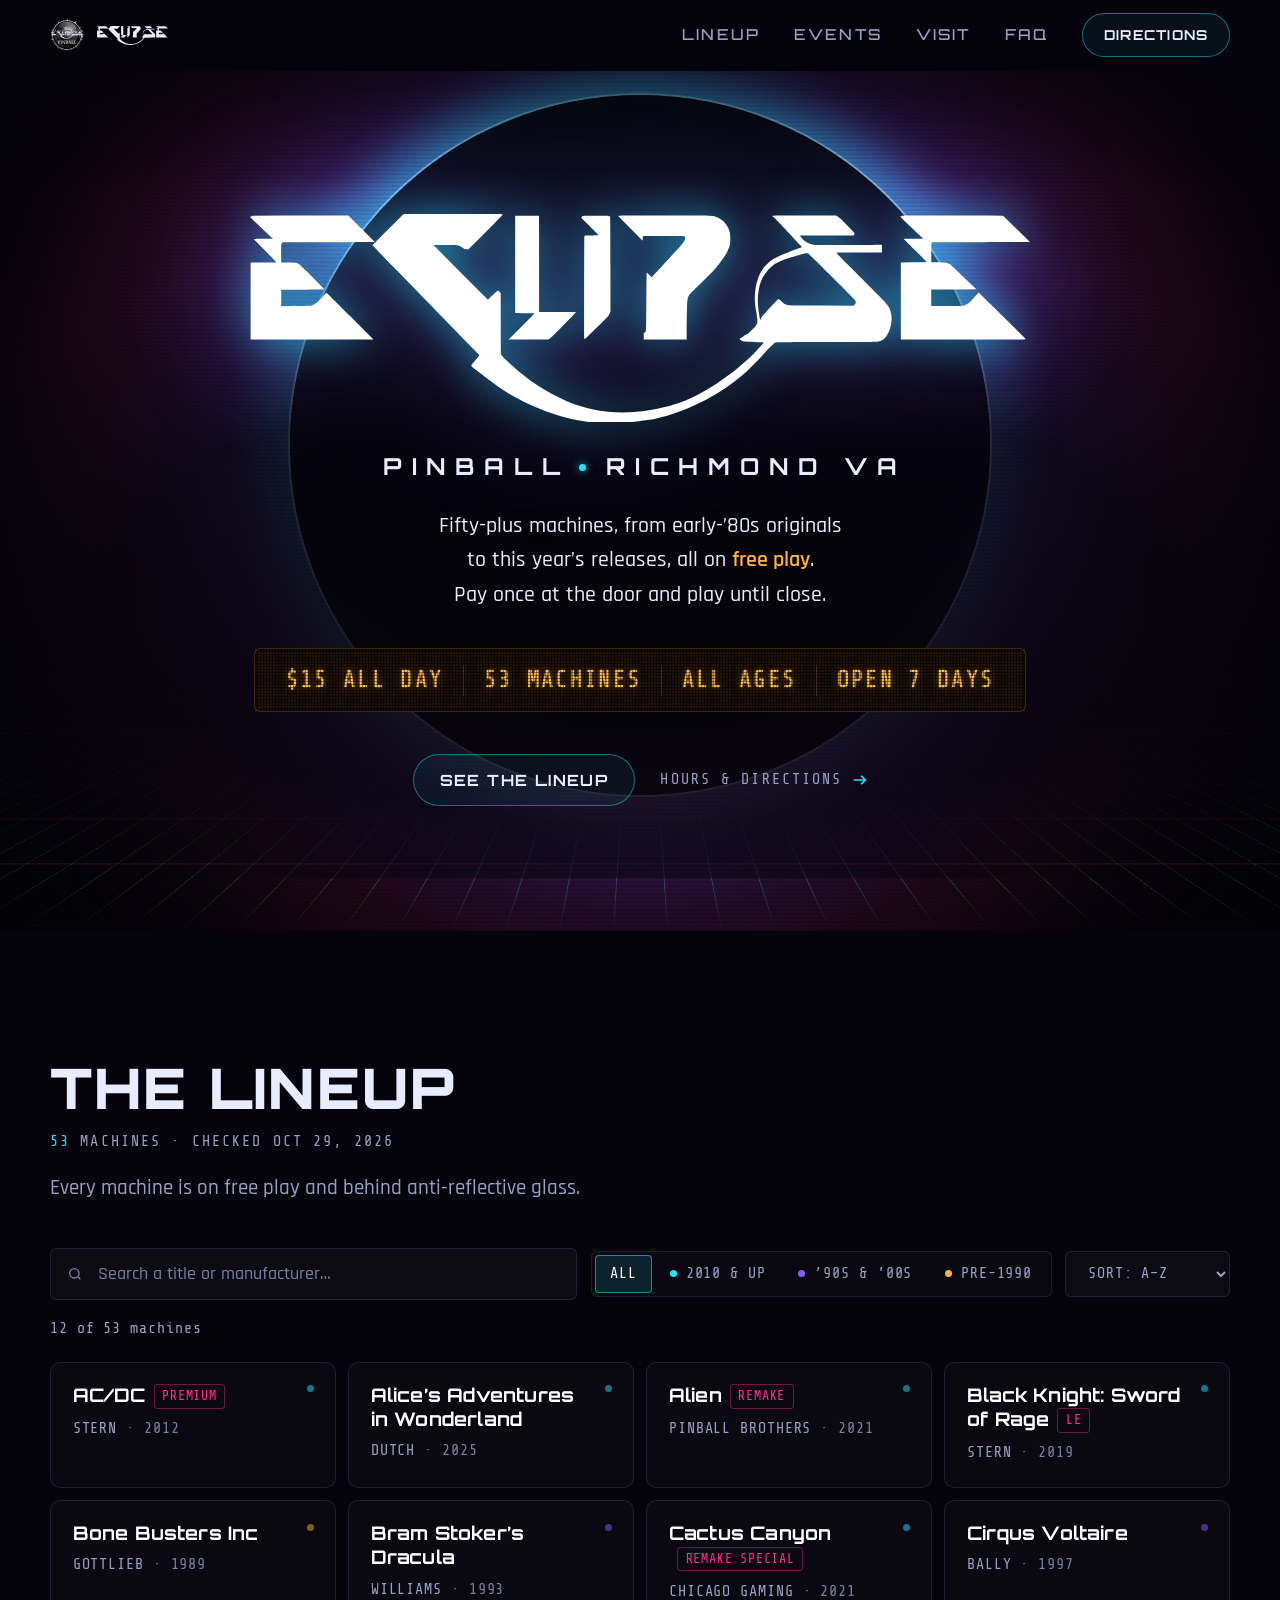
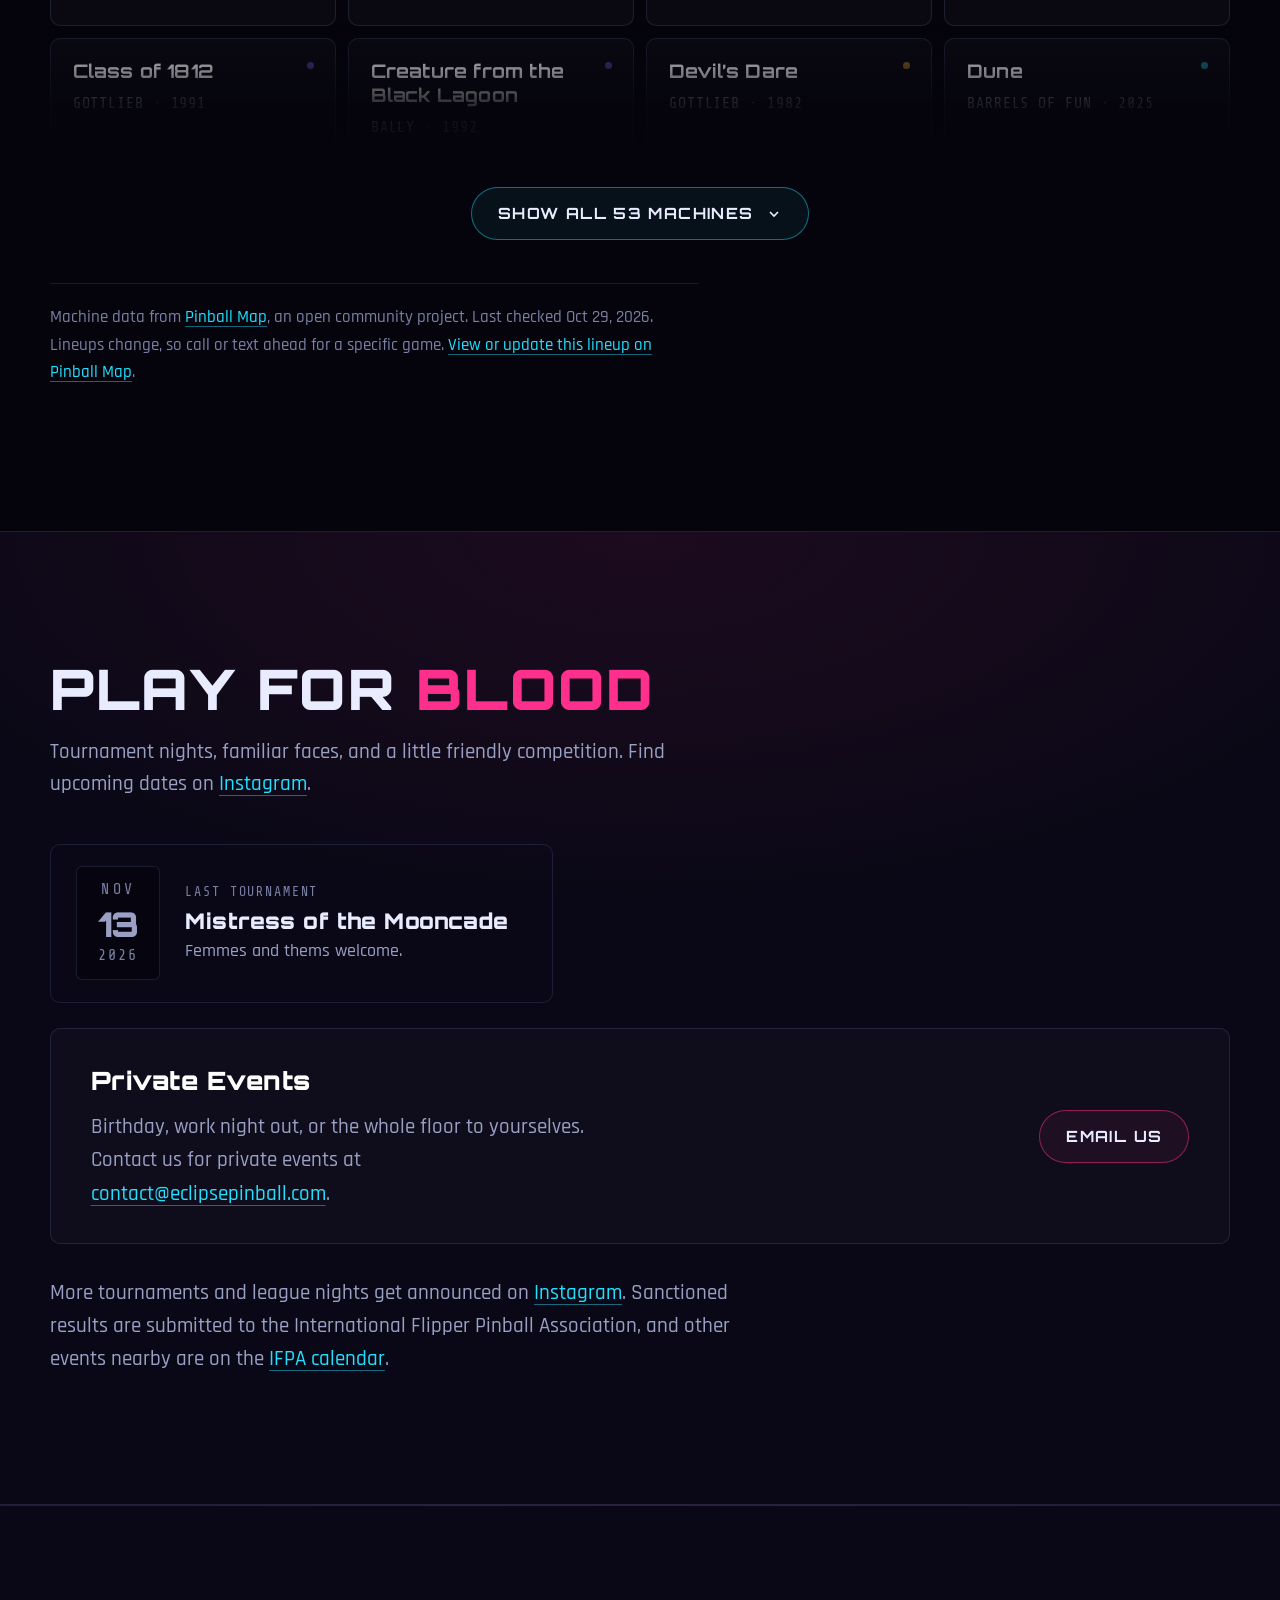
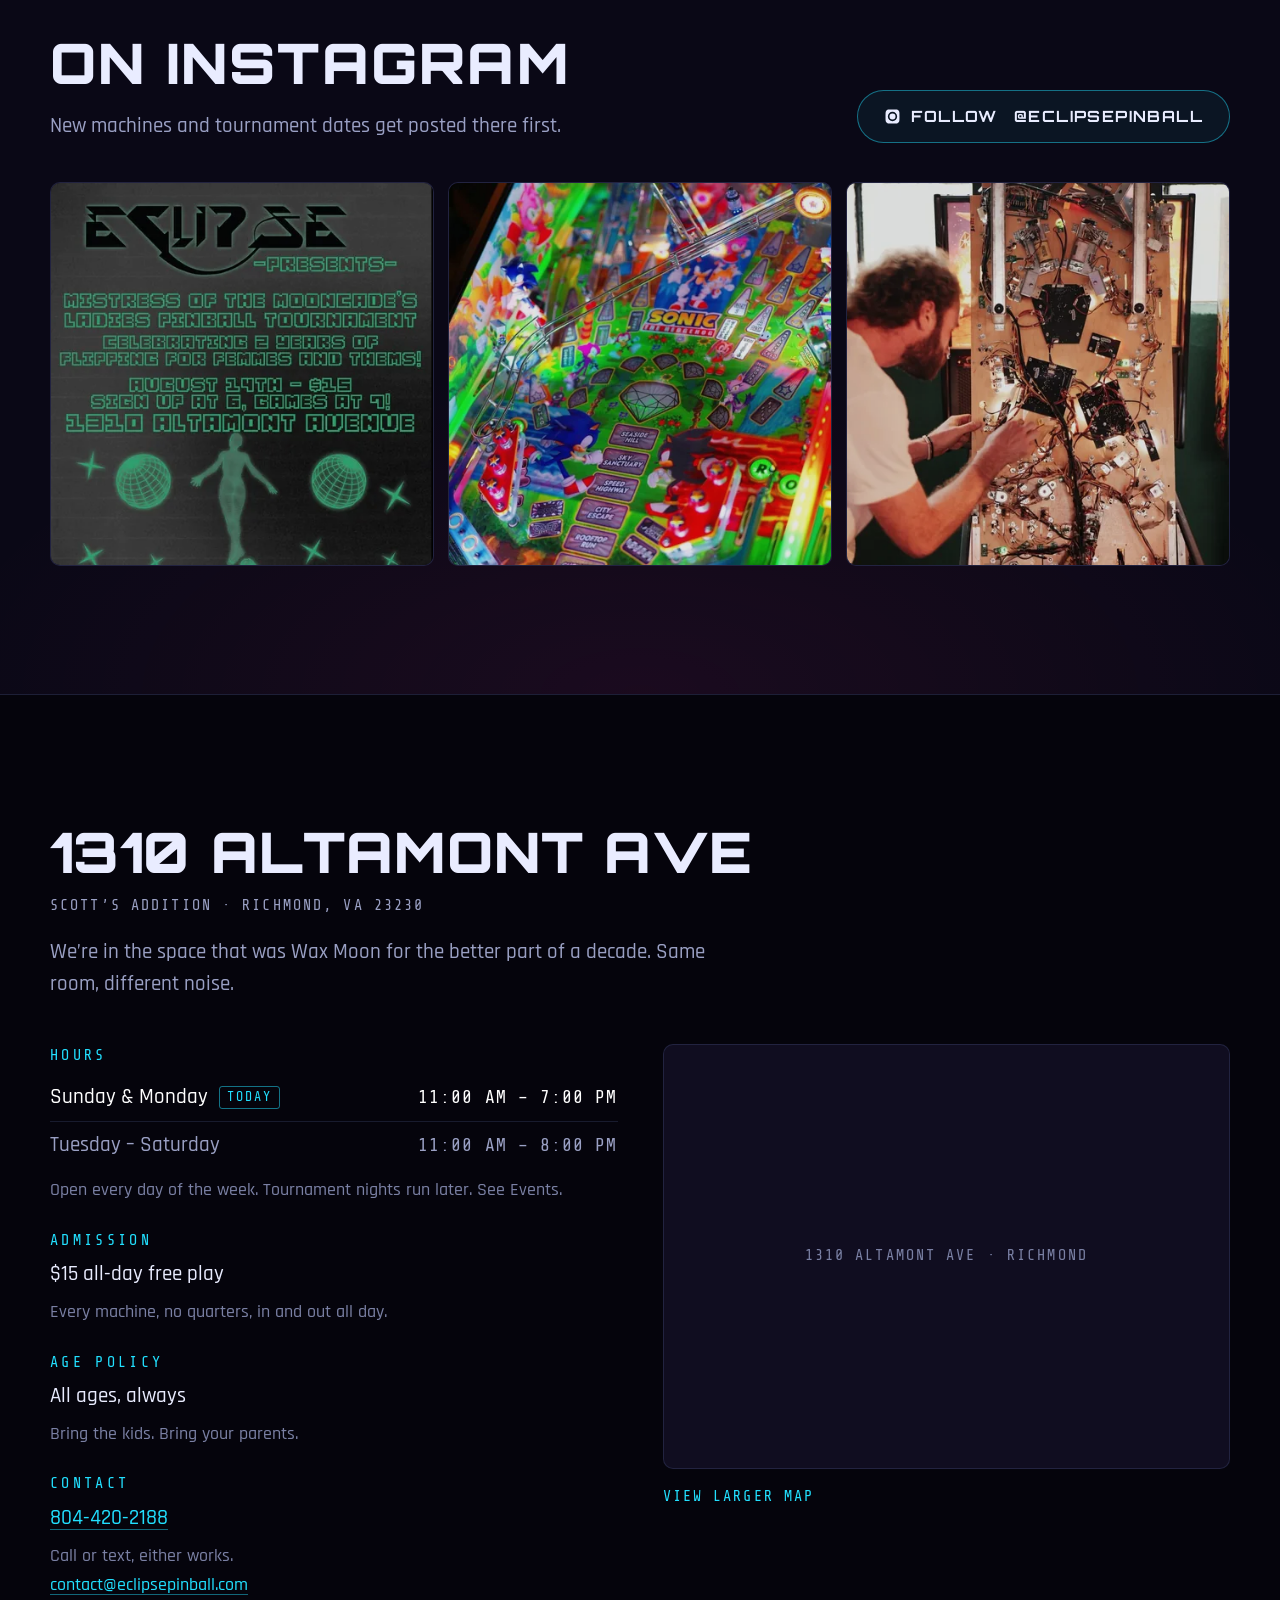
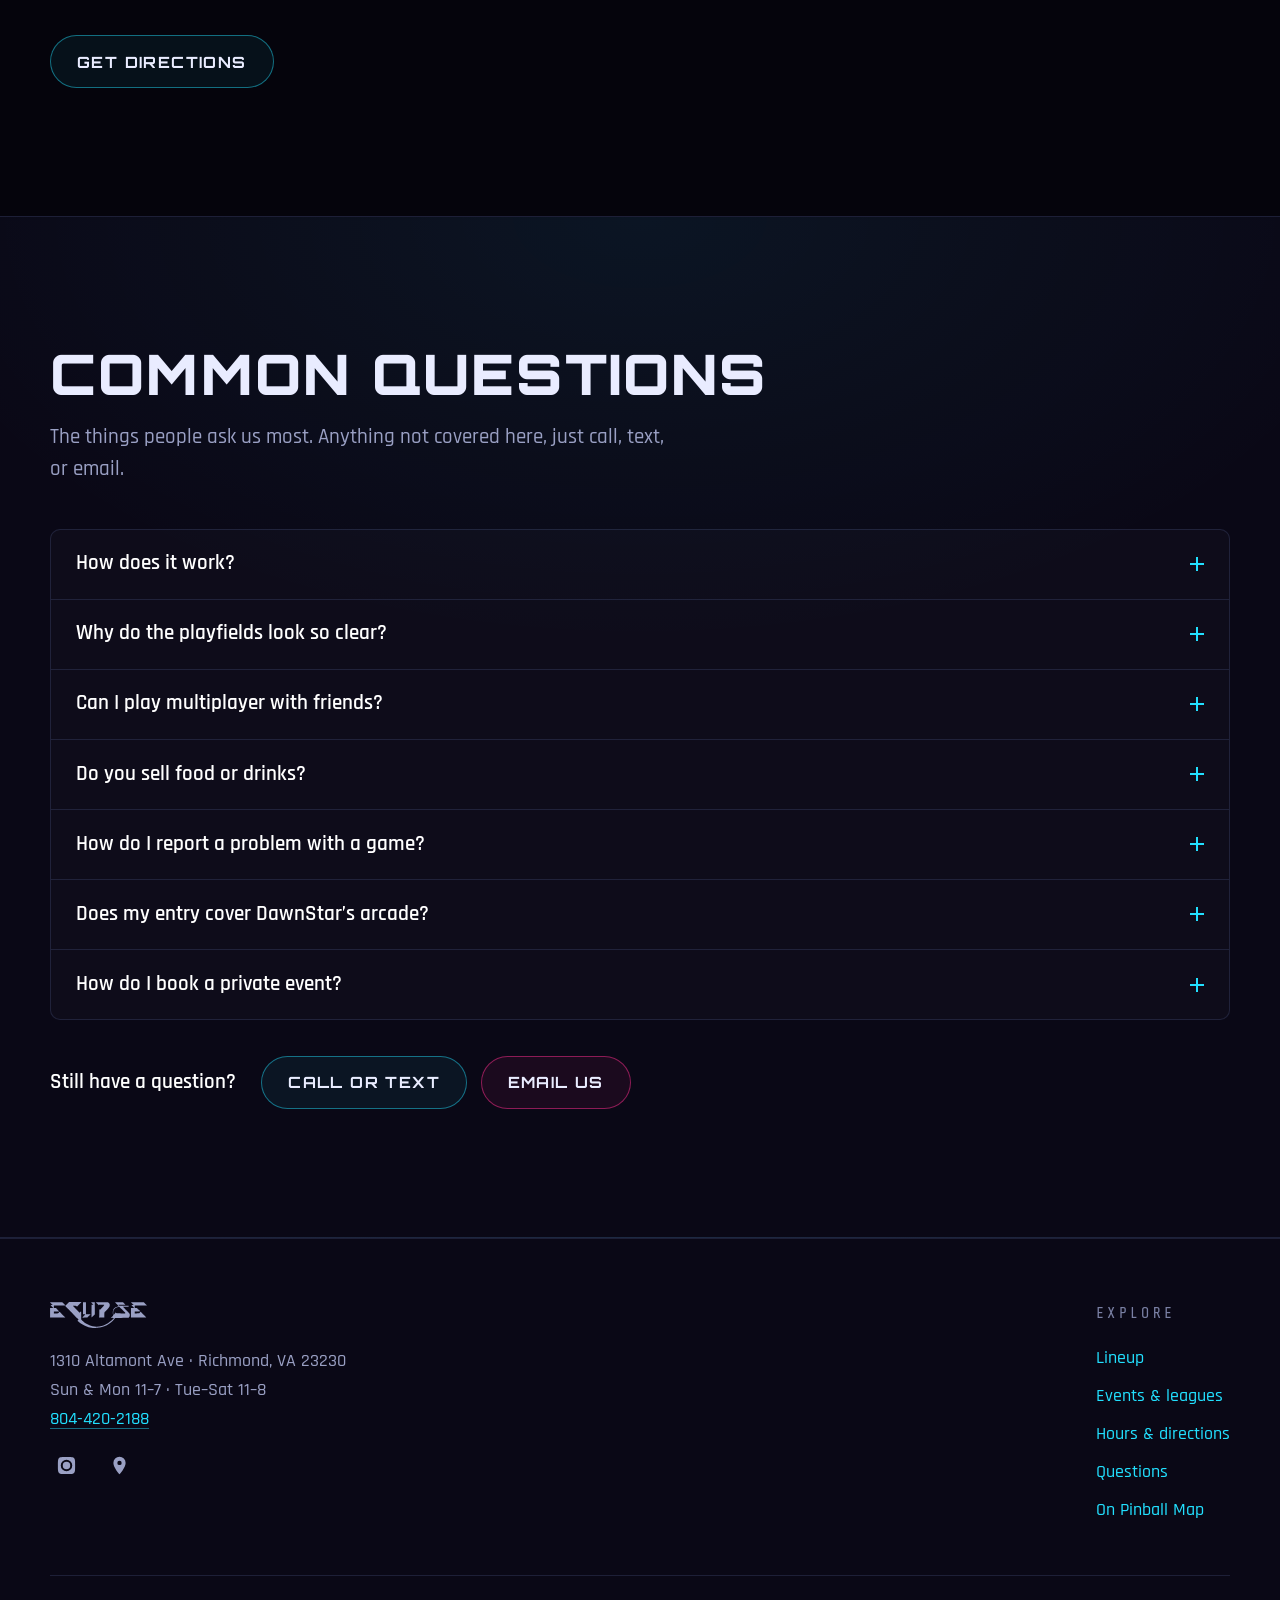
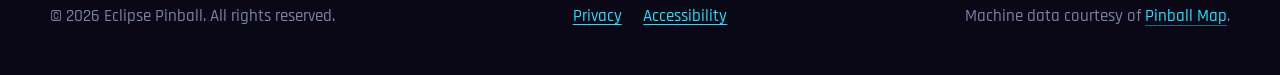
==== commit d89058ca: "Add Horror House Ball and Mistress of the Mooncade tournament cards" ====
--- a/index.html
+++ b/index.html
@@ -37,6 +37,47 @@
 <link rel="preload" href="assets/fonts/rajdhani-500.woff2" as="font" type="font/woff2" crossorigin>
 <link rel="preload" href="assets/fonts/share-tech-mono-400.woff2" as="font" type="font/woff2" crossorigin>
 <link rel="stylesheet" href="assets/site.css">
+
+<!-- Upcoming tournaments, for search. Keep in step with the event cards. -->
+<script type="application/ld+json">
+{
+  "@context": "https://schema.org",
+  "@graph": [
+    {
+      "@type": "Event",
+      "name": "Horror House Ball",
+      "description": "Eclipse Pinball's monthly pinball tournament, Halloween edition. Costumes encouraged. $15 entry; sign-up at 6:00 PM, games start at 7:00 PM.",
+      "startDate": "2026-10-30T19:00:00-04:00",
+      "eventStatus": "https://schema.org/EventScheduled",
+      "eventAttendanceMode": "https://schema.org/OfflineEventAttendanceMode",
+      "image": "https://www.eclipsepinball.com/og-image.jpg",
+      "location": {
+        "@type": "Place",
+        "name": "Eclipse Pinball",
+        "address": {"@type": "PostalAddress", "streetAddress": "1310 Altamont Ave", "addressLocality": "Richmond", "addressRegion": "VA", "postalCode": "23230", "addressCountry": "US"}
+      },
+      "organizer": {"@type": "Organization", "name": "Eclipse Pinball", "url": "https://www.eclipsepinball.com/"},
+      "offers": {"@type": "Offer", "price": "15", "priceCurrency": "USD", "availability": "https://schema.org/InStock", "url": "https://www.eclipsepinball.com/#events"}
+    },
+    {
+      "@type": "Event",
+      "name": "Mistress of the Mooncade",
+      "description": "Pinball tournament at Eclipse Pinball. Femmes and thems welcome. $15 entry; sign-up at 6:00 PM, games start at 7:00 PM.",
+      "startDate": "2026-11-13T19:00:00-05:00",
+      "eventStatus": "https://schema.org/EventScheduled",
+      "eventAttendanceMode": "https://schema.org/OfflineEventAttendanceMode",
+      "image": "https://www.eclipsepinball.com/assets/events/mooncade-2026-11-13.jpg",
+      "location": {
+        "@type": "Place",
+        "name": "Eclipse Pinball",
+        "address": {"@type": "PostalAddress", "streetAddress": "1310 Altamont Ave", "addressLocality": "Richmond", "addressRegion": "VA", "postalCode": "23230", "addressCountry": "US"}
+      },
+      "organizer": {"@type": "Organization", "name": "Eclipse Pinball", "url": "https://www.eclipsepinball.com/"},
+      "offers": {"@type": "Offer", "price": "15", "priceCurrency": "USD", "availability": "https://schema.org/InStock", "url": "https://www.eclipsepinball.com/#events"}
+    }
+  ]
+}
+</script>
 
 
 <script type="application/ld+json">
@@ -222,32 +263,69 @@
     <p class="lede">Tournament nights, familiar faces, and a little friendly competition.
       Find upcoming dates on <a href="https://www.instagram.com/eclipsepinball/" target="_blank" rel="noopener">Instagram</a>.</p>
 
-    <!-- FEATURED EVENT
-         To swap in the next tournament: update the copy below and change
-         data-ends to the display cutoff. This flyer gives no end time, so use
-         midnight after the event date; this is not an advertised end time.
-         After the cutoff the card shows a "Past event" tag. -->
-    <article class="ev-featured" data-ends="2026-09-12T00:00:00-04:00">
-      <div class="date-block" aria-hidden="true">
-        <span class="mo">Sep</span>
-        <span class="day">11</span>
-        <span class="yr">2026</span>
-      </div>
-      <div class="ev-body">
-        <p class="tag">Ladies Pinball Tournament</p>
-        <h3>Mistress of the Mooncade</h3>
-        <p class="ev-lede">Femmes and thems welcome.</p>
-
-        <dl class="ev-detail">
-          <div><dt>Date</dt><dd><time datetime="2026-09-11">Friday, September 11</time></dd></div>
-          <div><dt>Sign-up</dt><dd>6:00 PM</dd></div>
-          <div><dt>Start</dt><dd>7:00 PM</dd></div>
-          <div><dt>Entry</dt><dd>$15</dd></div>
-        </dl>
-
-        <p class="ev-note">Eclipse Pinball · 1310 Altamont Avenue, Richmond, VA.</p>
-      </div>
-    </article>
+    <!-- TOURNAMENTS
+         One <article class="ev-featured"> per event. data-date is the event's
+         day (YYYY-MM-DD) and drives the "Tomorrow" / "Tonight" tag, in Richmond
+         time. data-ends is when the card stops counting as upcoming: these
+         flyers give no end time, so it's midnight after the event, not an
+         advertised end time. Upcoming events show in date order; past ones
+         shrink to a "Last tournament" note below them, and only the most
+         recent past one stays visible. Add matching Event data to the
+         JSON-LD in the <head> when you add a card. -->
+    <div class="ev-list">
+      <article class="ev-featured" data-date="2026-10-30" data-ends="2026-10-31T00:00:00-04:00">
+        <div class="date-block" aria-hidden="true">
+          <span class="mo">Oct</span>
+          <span class="day">30</span>
+          <span class="yr">2026</span>
+        </div>
+        <div class="ev-body">
+          <p class="tag">Monthly tournament · Halloween</p>
+          <h3>Horror House Ball</h3>
+          <p class="ev-lede">Our monthly tournament is back for the first Horror House
+            Ball at our new location. Come in your favorite Halloween costume.</p>
+
+          <dl class="ev-detail">
+            <div><dt>Date</dt><dd><time datetime="2026-10-30">Friday, October 30</time></dd></div>
+            <div><dt>Sign-up</dt><dd>6:00 PM</dd></div>
+            <div><dt>Start</dt><dd>7:00 PM</dd></div>
+            <div><dt>Entry</dt><dd>$15</dd></div>
+          </dl>
+
+          <p class="ev-note">Eclipse Pinball · 1310 Altamont Avenue, Richmond, VA.</p>
+        </div>
+      </article>
+
+      <article class="ev-featured has-flyer" data-date="2026-11-13" data-ends="2026-11-14T00:00:00-05:00">
+        <div class="date-block" aria-hidden="true">
+          <span class="mo">Nov</span>
+          <span class="day">13</span>
+          <span class="yr">2026</span>
+        </div>
+        <div class="ev-body">
+          <p class="tag">Pinball tournament</p>
+          <h3>Mistress of the Mooncade</h3>
+          <p class="ev-lede">Femmes and thems welcome.</p>
+
+          <dl class="ev-detail">
+            <div><dt>Date</dt><dd><time datetime="2026-11-13">Friday, November 13</time></dd></div>
+            <div><dt>Sign-up</dt><dd>6:00 PM</dd></div>
+            <div><dt>Start</dt><dd>7:00 PM</dd></div>
+            <div><dt>Entry</dt><dd>$15</dd></div>
+          </dl>
+
+          <p class="ev-note">Eclipse Pinball · 1310 Altamont Avenue, Richmond, VA.</p>
+        </div>
+        <a class="ev-flyer" href="assets/events/mooncade-2026-11-13.jpg" data-lightbox>
+          <picture>
+            <source type="image/webp" srcset="assets/events/mooncade-2026-11-13-600.webp 600w, assets/events/mooncade-2026-11-13-1200.webp 1200w" sizes="(max-width:720px) 260px, 200px">
+            <img src="assets/events/mooncade-2026-11-13-600.jpg" width="600" height="772" loading="lazy" decoding="async"
+                 alt="Flyer: Mistress of the Mooncade Pinball Tournament, November 13th. $15 entry, sign up at 6, games at 7. Femmes and thems welcome. Eclipse Pinball Arcade, 1310 Altamont Avenue.">
+          </picture>
+          <span class="ev-flyer-label">View flyer</span>
+        </a>
+      </article>
+    </div>
 
     <div class="private">
       <div class="private-body">
@@ -437,6 +515,15 @@
 
 </main>
 
+<!-- Opened by event flyer links (a[data-lightbox]). Without JS, or without
+     <dialog>, the link just opens the image itself. -->
+<dialog class="lightbox" id="lightbox" aria-label="Event flyer">
+  <form method="dialog" class="ct-close-form">
+    <button class="ct-close" aria-label="Close">&#215;</button>
+  </form>
+  <img alt="">
+</dialog>
+
 <!-- Opened by every tel: link on the page. See the phoneChooser script. -->
 <dialog class="ct-dialog" id="phoneDialog" aria-labelledby="ctNum">
   <form method="dialog" class="ct-close-form">
@@ -831,19 +918,71 @@
     });
   })();
 
-  /* ---------- featured event auto-expiry ----------
-     Once the event's data-ends timestamp has passed, dim the card and tag it
-     "Past event" so a site nobody has touched in a month doesn't keep
-     advertising a tournament that already happened. */
-  [].forEach.call(document.querySelectorAll('.ev-featured[data-ends]'), function(el){
-    var ends = new Date(el.getAttribute('data-ends'));
-    if (isNaN(ends) || ends >= new Date()) return;
-    el.classList.add('past');
-    var tag = document.createElement('span');
-    tag.className = 'past-tag';
-    tag.textContent = 'Last tournament';
-    el.querySelector('.ev-body').prepend(tag);
-  });
+  /* ---------- tournaments ----------
+     Upcoming events stay in date order at the top, and the one happening
+     today or tomorrow (in Richmond time) gets a tag. Once an event's
+     data-ends has passed it shrinks to a "Last tournament" note below the
+     upcoming ones; only the most recent past event stays visible, so a site
+     nobody has touched in a month never advertises a tournament that
+     already happened. */
+  (function events(){
+    var list = document.querySelector('.ev-list');
+    if (!list) return;
+    var now = new Date(), today = null, tomorrow = null;
+    try {
+      today = new Intl.DateTimeFormat('en-CA', {timeZone:'America/New_York', year:'numeric', month:'2-digit', day:'2-digit'}).format(now);
+      var t = new Date(today + 'T12:00:00Z'); t.setUTCDate(t.getUTCDate() + 1);
+      tomorrow = t.toISOString().slice(0, 10);
+    } catch (e) {}
+
+    var upcoming = [], past = [];
+    [].forEach.call(list.querySelectorAll('.ev-featured[data-ends]'), function(el){
+      var ends = new Date(el.getAttribute('data-ends'));
+      if (isNaN(ends)) return;
+      (ends < now ? past : upcoming).push(el);
+    });
+    function byDate(a, b){ return a.getAttribute('data-date') < b.getAttribute('data-date') ? -1 : 1; }
+    upcoming.sort(byDate);
+    past.sort(byDate).reverse();
+
+    function tag(el, cls, text){
+      var span = document.createElement('span');
+      span.className = cls; span.textContent = text;
+      el.querySelector('.ev-body').prepend(span);
+    }
+    upcoming.forEach(function(el){
+      list.appendChild(el);
+      var day = el.getAttribute('data-date');
+      if (day && day === today) tag(el, 'when-tag', 'Tonight');
+      else if (day && day === tomorrow) tag(el, 'when-tag', 'Tomorrow');
+    });
+    past.forEach(function(el, i){
+      list.appendChild(el);
+      el.classList.add('past');
+      if (i > 0) { el.hidden = true; return; }
+      tag(el, 'past-tag', 'Last tournament');
+    });
+  })();
+
+  /* ---------- flyer lightbox ---------- */
+  (function lightbox(){
+    var dlg = document.getElementById('lightbox');
+    if (!dlg || typeof dlg.showModal !== 'function') return;
+    var img = dlg.querySelector('img');
+    [].forEach.call(document.querySelectorAll('a[data-lightbox]'), function(a){
+      a.setAttribute('aria-haspopup', 'dialog');
+      a.addEventListener('click', function(e){
+        if (e.metaKey || e.ctrlKey || e.shiftKey || e.altKey || e.button) return;
+        e.preventDefault();
+        var thumb = a.querySelector('img');
+        img.src = a.getAttribute('href');
+        img.alt = thumb ? thumb.alt : '';
+        dlg.showModal();
+      });
+    });
+    dlg.addEventListener('click', function(e){ if (e.target === dlg) dlg.close(); });
+    dlg.addEventListener('close', function(){ img.removeAttribute('src'); });
+  })();
 })();
 </script>
 </body>
--- a/assets/site.css
+++ b/assets/site.css
@@ -629,16 +629,17 @@
     var(--ink);
   border-block:1px solid var(--line);
 }
-/* ---- featured event ---- */
+/* ---- tournaments ---- */
+.ev-list{display:grid;gap:1.2rem;margin-top:.5rem}
 .ev-featured{
   display:grid;grid-template-columns:auto 1fr;gap:2.2rem;
-  margin-top:.5rem;padding:2.2rem;border-radius:var(--r);position:relative;
+  padding:2.2rem;border-radius:var(--r);position:relative;
   background:rgba(255,47,142,.045);
   border:1px solid rgba(255,47,142,.3);
 }
 .date-block{
-  align-self:start;text-align:center;min-width:120px;
-  padding:1.1rem 1.2rem;border-radius:var(--r-sm);
+  align-self:start;text-align:center;width:132px;
+  padding:1.1rem .8rem;border-radius:var(--r-sm);
   background:rgba(5,4,12,.65);border:1px solid rgba(255,47,142,.28);
 }
 .date-block .mo{
@@ -678,20 +679,62 @@
 }
 .ev-note{margin:1.4rem 0 0;font-size:var(--fs-body);color:var(--faint)}
 
+/* "Tomorrow" / "Tonight": lit, because it's the one thing that's urgent */
+.when-tag{
+  display:inline-block;margin:0 0 .75rem;padding:.16rem .55rem;border-radius:3px;
+  font-family:var(--mono);font-weight:400;font-size:var(--fs-micro);letter-spacing:var(--tr-label);
+  text-transform:uppercase;line-height:1.5;
+  background:var(--magenta);color:#1a0410;box-shadow:0 0 14px rgba(255,47,142,.45);
+}
+
+/* the flyer sits beside the details on wide screens and opens full size */
+.ev-featured.has-flyer{grid-template-columns:auto 1fr auto}
+.ev-flyer{
+  position:relative;display:block;width:200px;align-self:start;
+  border-radius:var(--r-sm);overflow:hidden;
+  border:1px solid rgba(255,47,142,.3);background:var(--panel);
+  transition:border-color .16s ease;
+}
+.ev-flyer picture{display:contents}
+.ev-flyer img{display:block;width:100%;height:auto}
+.ev-flyer-label{
+  position:absolute;inset:auto 0 0;padding:1.6rem .7rem .55rem;
+  background:linear-gradient(to top,rgba(5,4,12,.92),transparent);
+  font-family:var(--mono);font-weight:400;font-size:var(--fs-micro);letter-spacing:var(--tr-label);
+  text-transform:uppercase;color:var(--text);text-align:center;
+}
+@media(hover:hover){.ev-flyer:hover{border-color:var(--magenta)}}
+@media(max-width:1000px){
+  .ev-featured.has-flyer{grid-template-columns:auto 1fr}
+  .ev-flyer{grid-column:2;width:min(220px,100%)}
+}
+
+/* flyer lightbox, sharing the call-or-text dialog's close button */
+.lightbox{
+  padding:0;border:1px solid var(--line);border-radius:var(--r);background:#000;
+  max-width:min(92vw,640px);max-height:92vh;overflow:hidden;
+  box-shadow:0 30px 90px rgba(0,0,0,.8);
+}
+.lightbox::backdrop{background:rgba(3,2,9,.85);backdrop-filter:blur(3px)}
+.lightbox[open]{animation:ct-in .2s ease-out}
+.lightbox img{display:block;width:auto;height:auto;max-width:100%;max-height:calc(92vh - 2px)}
+.lightbox .ct-close{background:rgba(5,4,12,.75);color:#fff}
+
 /* Once data-ends has passed (see the JS at the bottom) the card stops
    competing for attention: it shrinks to a one-line record of the last
    tournament and drops the sign-up details nobody needs any more. */
 .ev-featured.past{
-  grid-template-columns:auto 1fr;align-items:center;gap:1.4rem;
+  grid-template-columns:auto 1fr;align-items:center;gap:1.4rem;justify-self:start;
   padding:1.2rem 2.4rem 1.2rem 1.4rem;background:transparent;border-color:var(--line);
   width:fit-content;max-width:100%;
 }
-.ev-featured.past .date-block{min-width:84px;padding:.6rem .8rem;border-color:var(--line)}
+.ev-featured.past .date-block{width:84px;padding:.6rem .5rem;border-color:var(--line)}
 .ev-featured.past .date-block .day{font-size:1.9rem;color:var(--dim)}
 .ev-featured.past .date-block .mo{color:var(--faint)}
 .ev-featured.past .tag,
 .ev-featured.past .ev-detail,
-.ev-featured.past .ev-note{display:none}
+.ev-featured.past .ev-note,
+.ev-featured.past .ev-flyer{display:none}
 .ev-featured.past h3{font-size:1.2rem;margin:0 0 .2rem;color:var(--text)}
 .ev-featured.past .ev-lede{margin:0;font-size:var(--fs-body)}
 .past-tag{
@@ -701,9 +744,11 @@
 }
 @media(max-width:720px){
   .ev-featured{grid-template-columns:1fr;gap:1.5rem;padding:1.6rem}
-  .date-block{justify-self:start;min-width:110px;padding:.9rem 1rem}
+  .date-block{justify-self:start;width:112px;padding:.9rem .6rem}
   .date-block .day{font-size:2.8rem}
   .ev-featured.past{grid-template-columns:auto 1fr;gap:1rem;padding:1rem 1.1rem}
+  .ev-featured.has-flyer{grid-template-columns:1fr}
+  .ev-flyer{grid-column:auto;width:min(260px,100%)}
 }
 
 /* ---- private events ---- */
